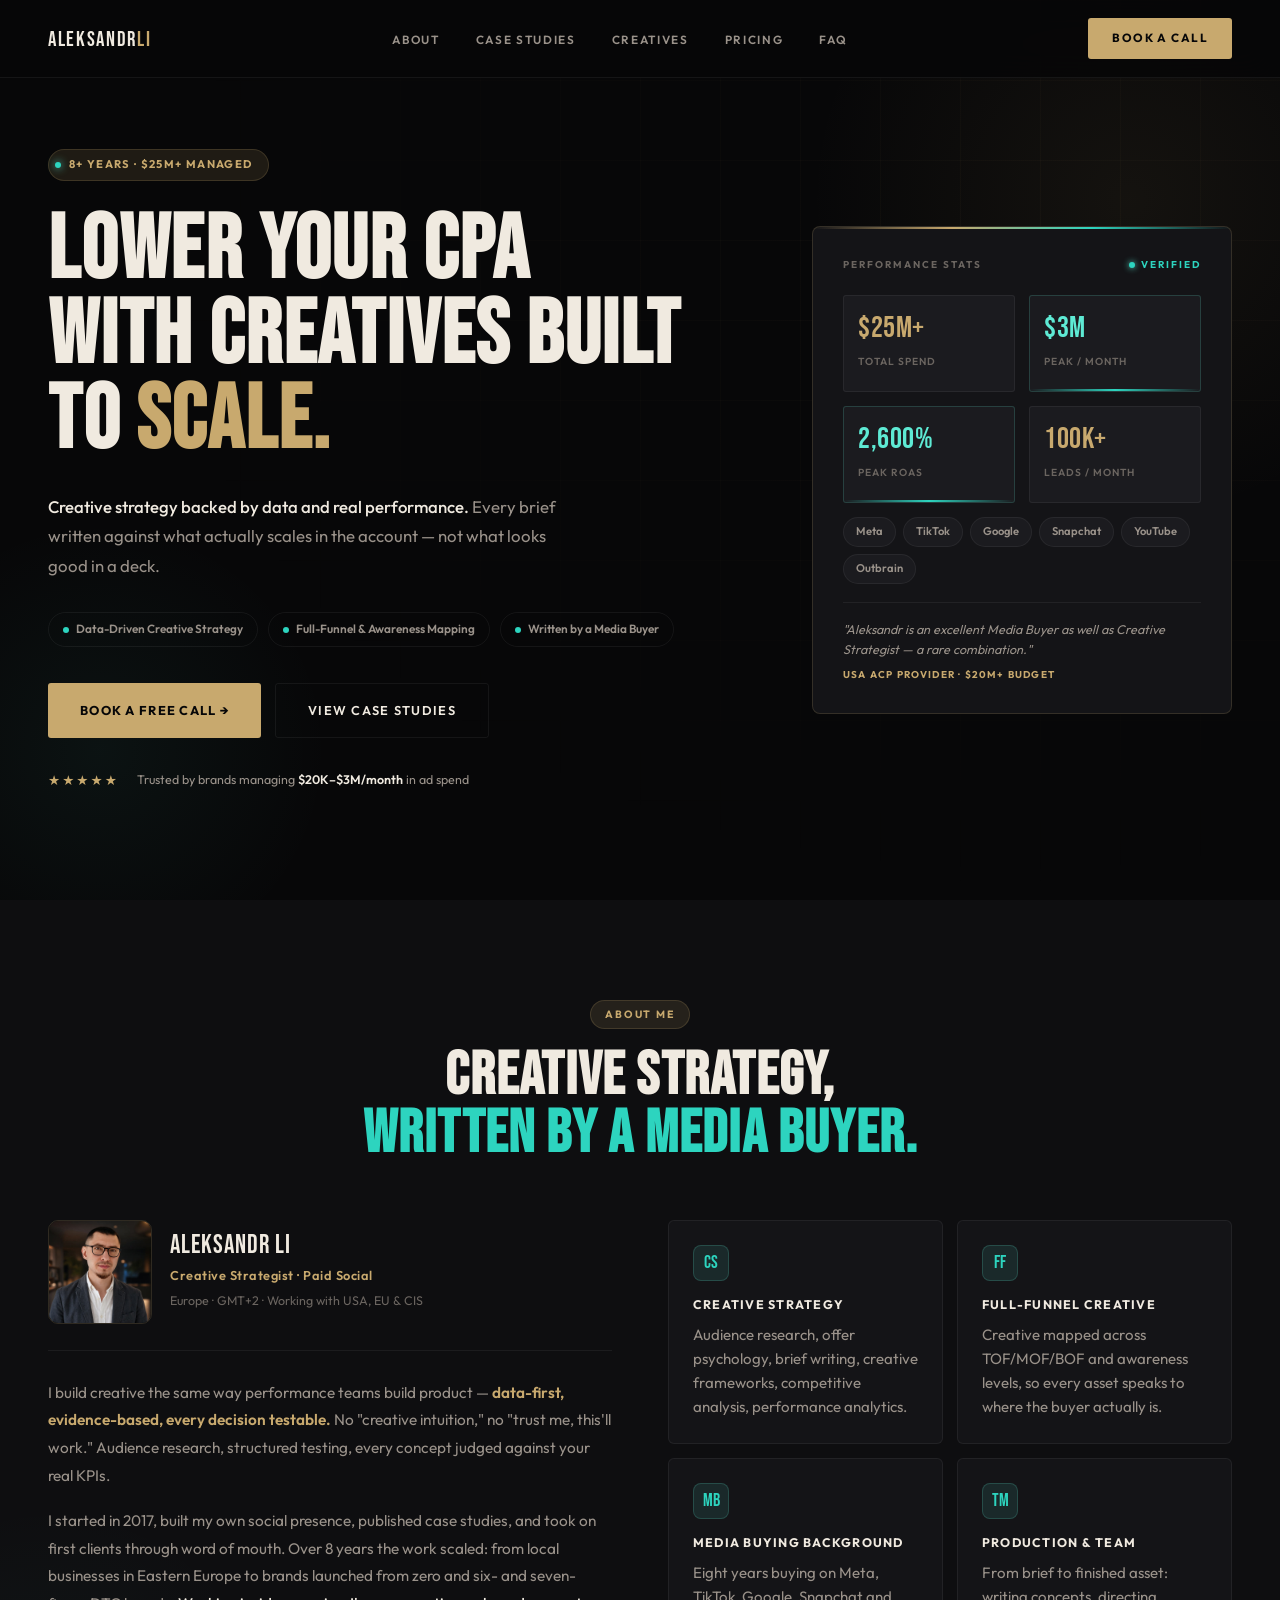
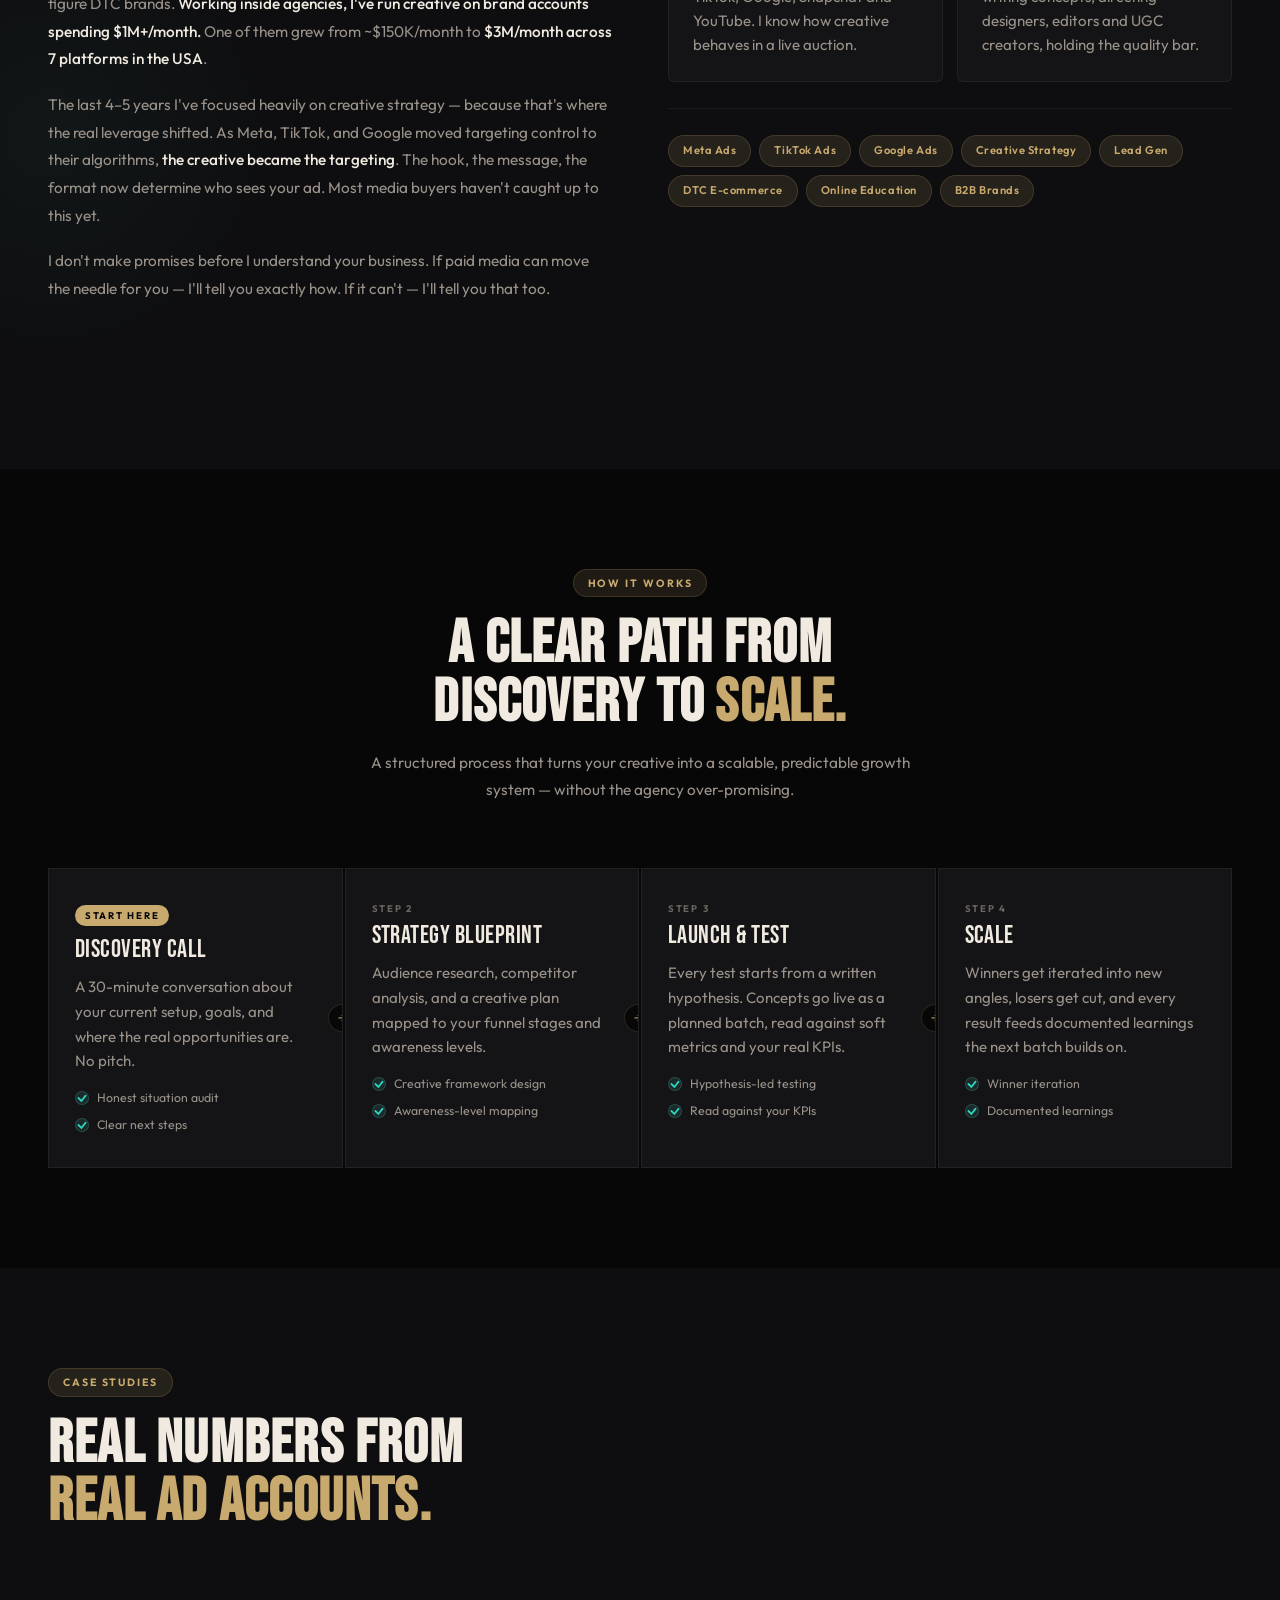
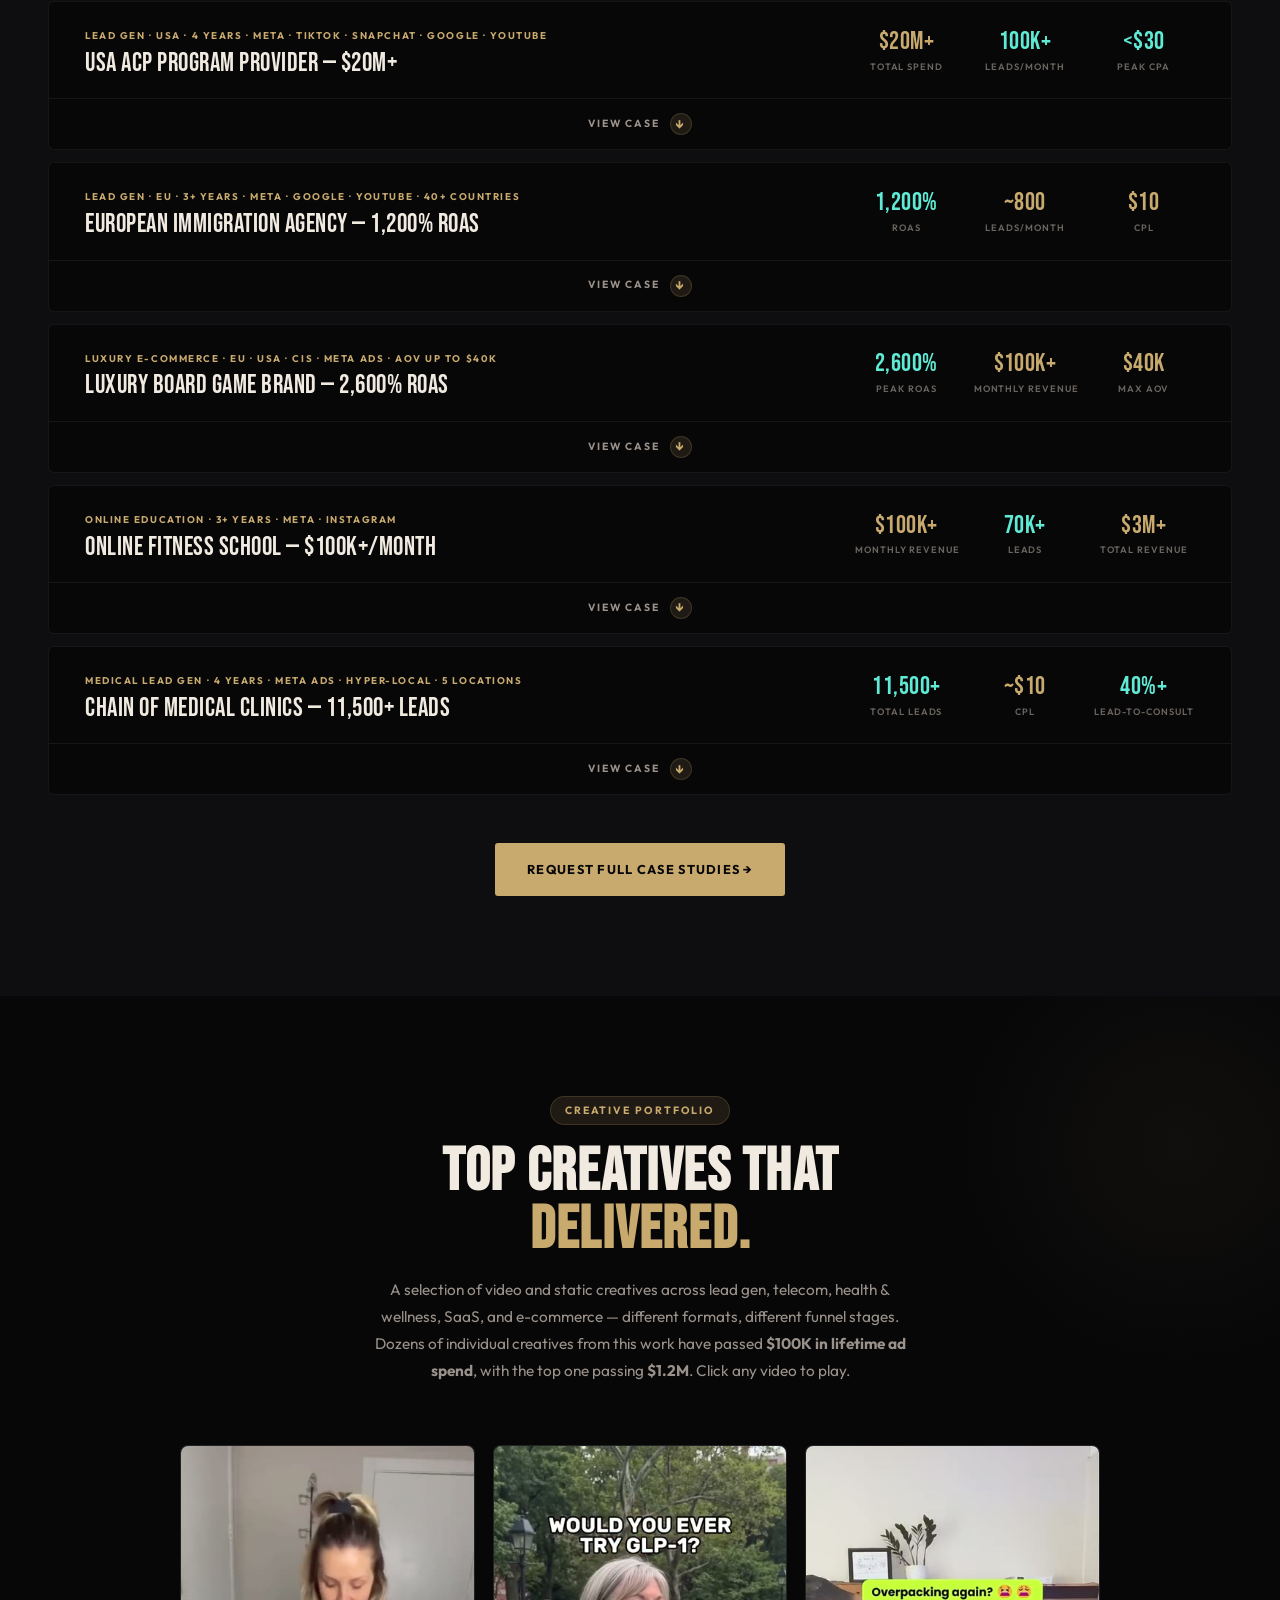
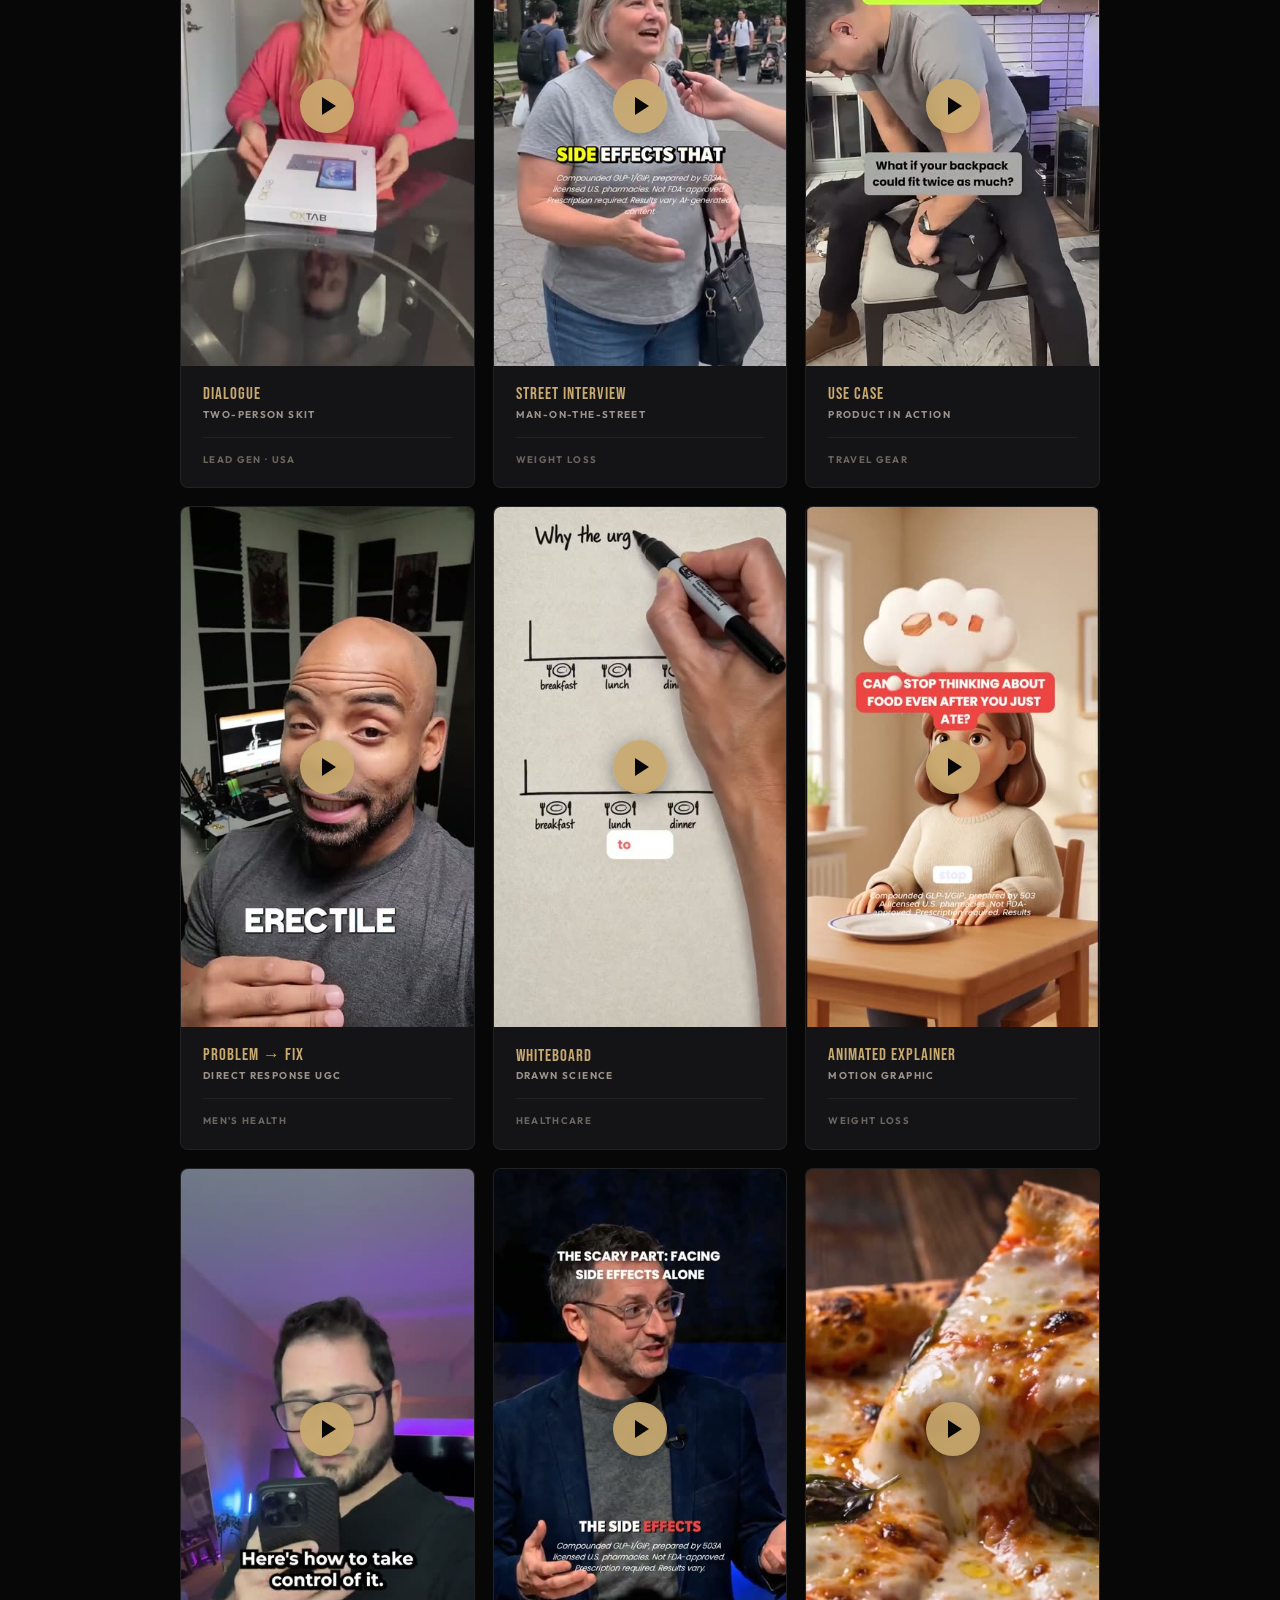
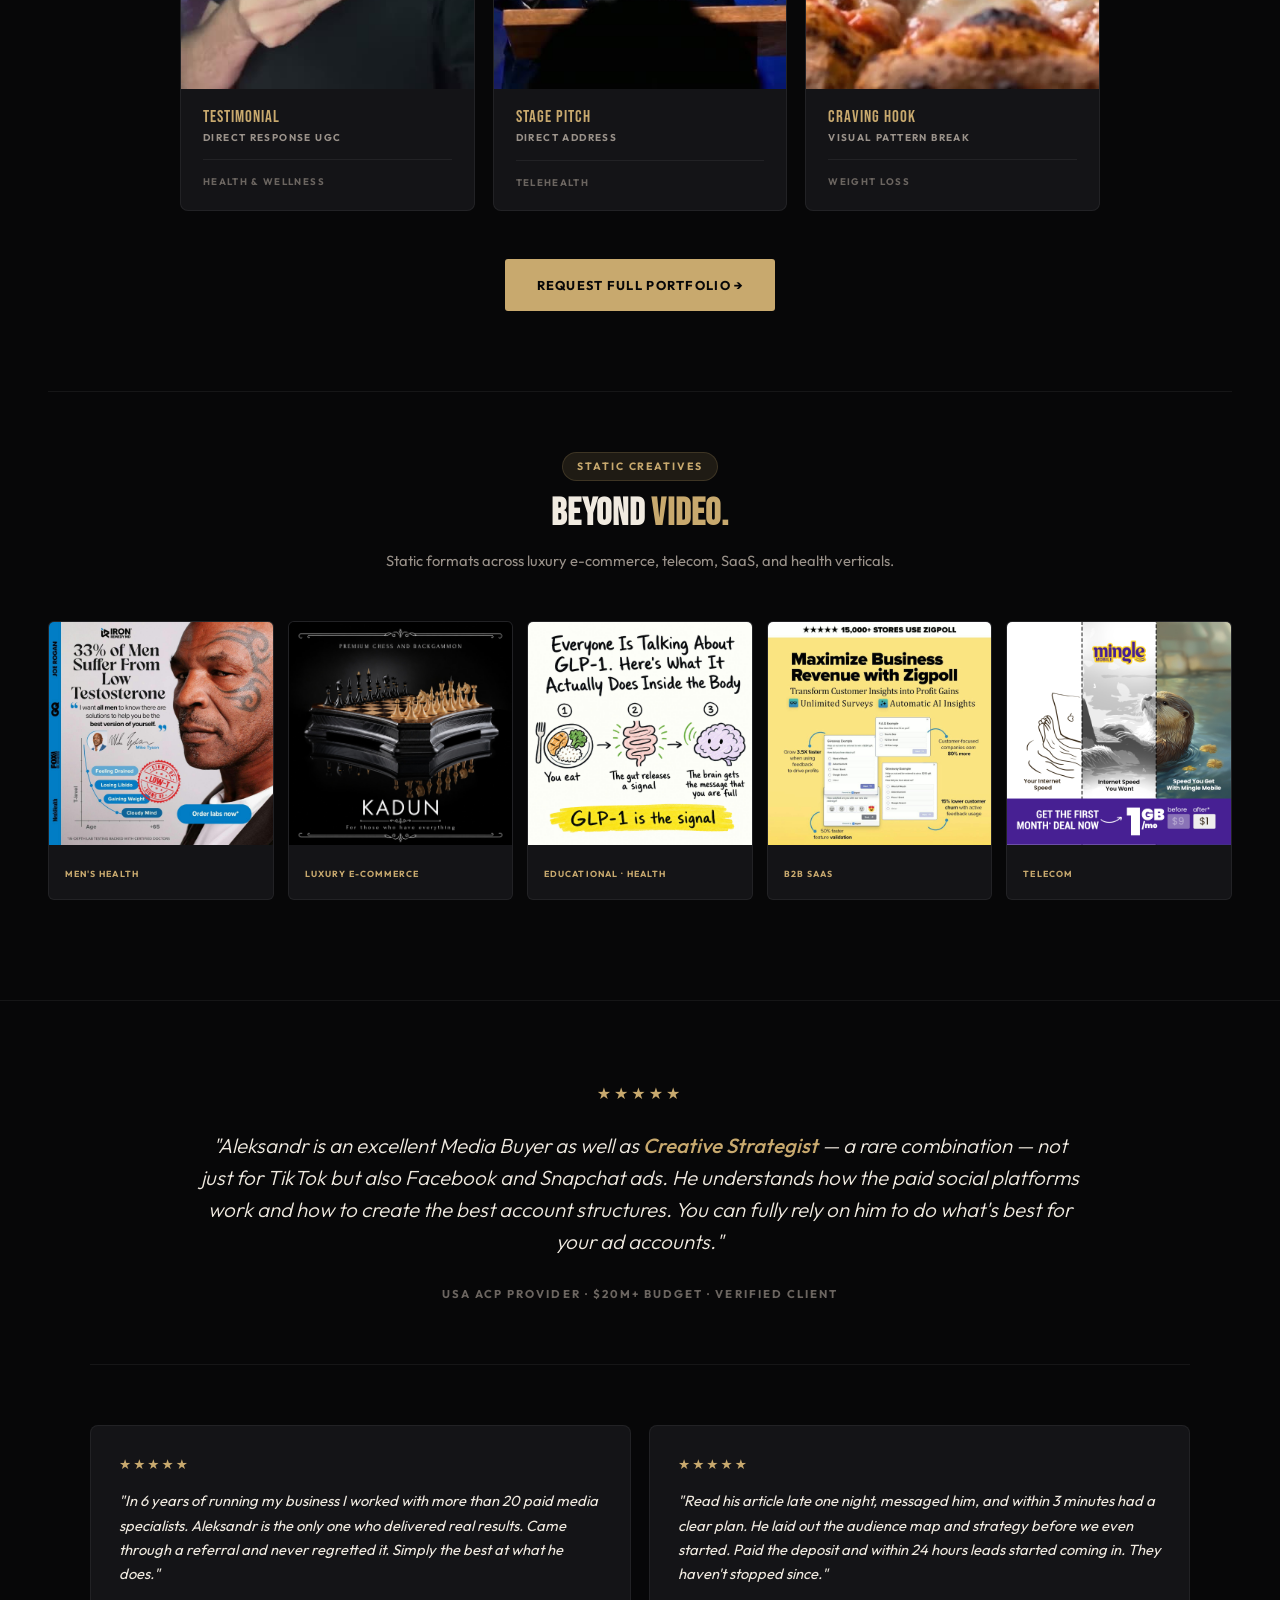
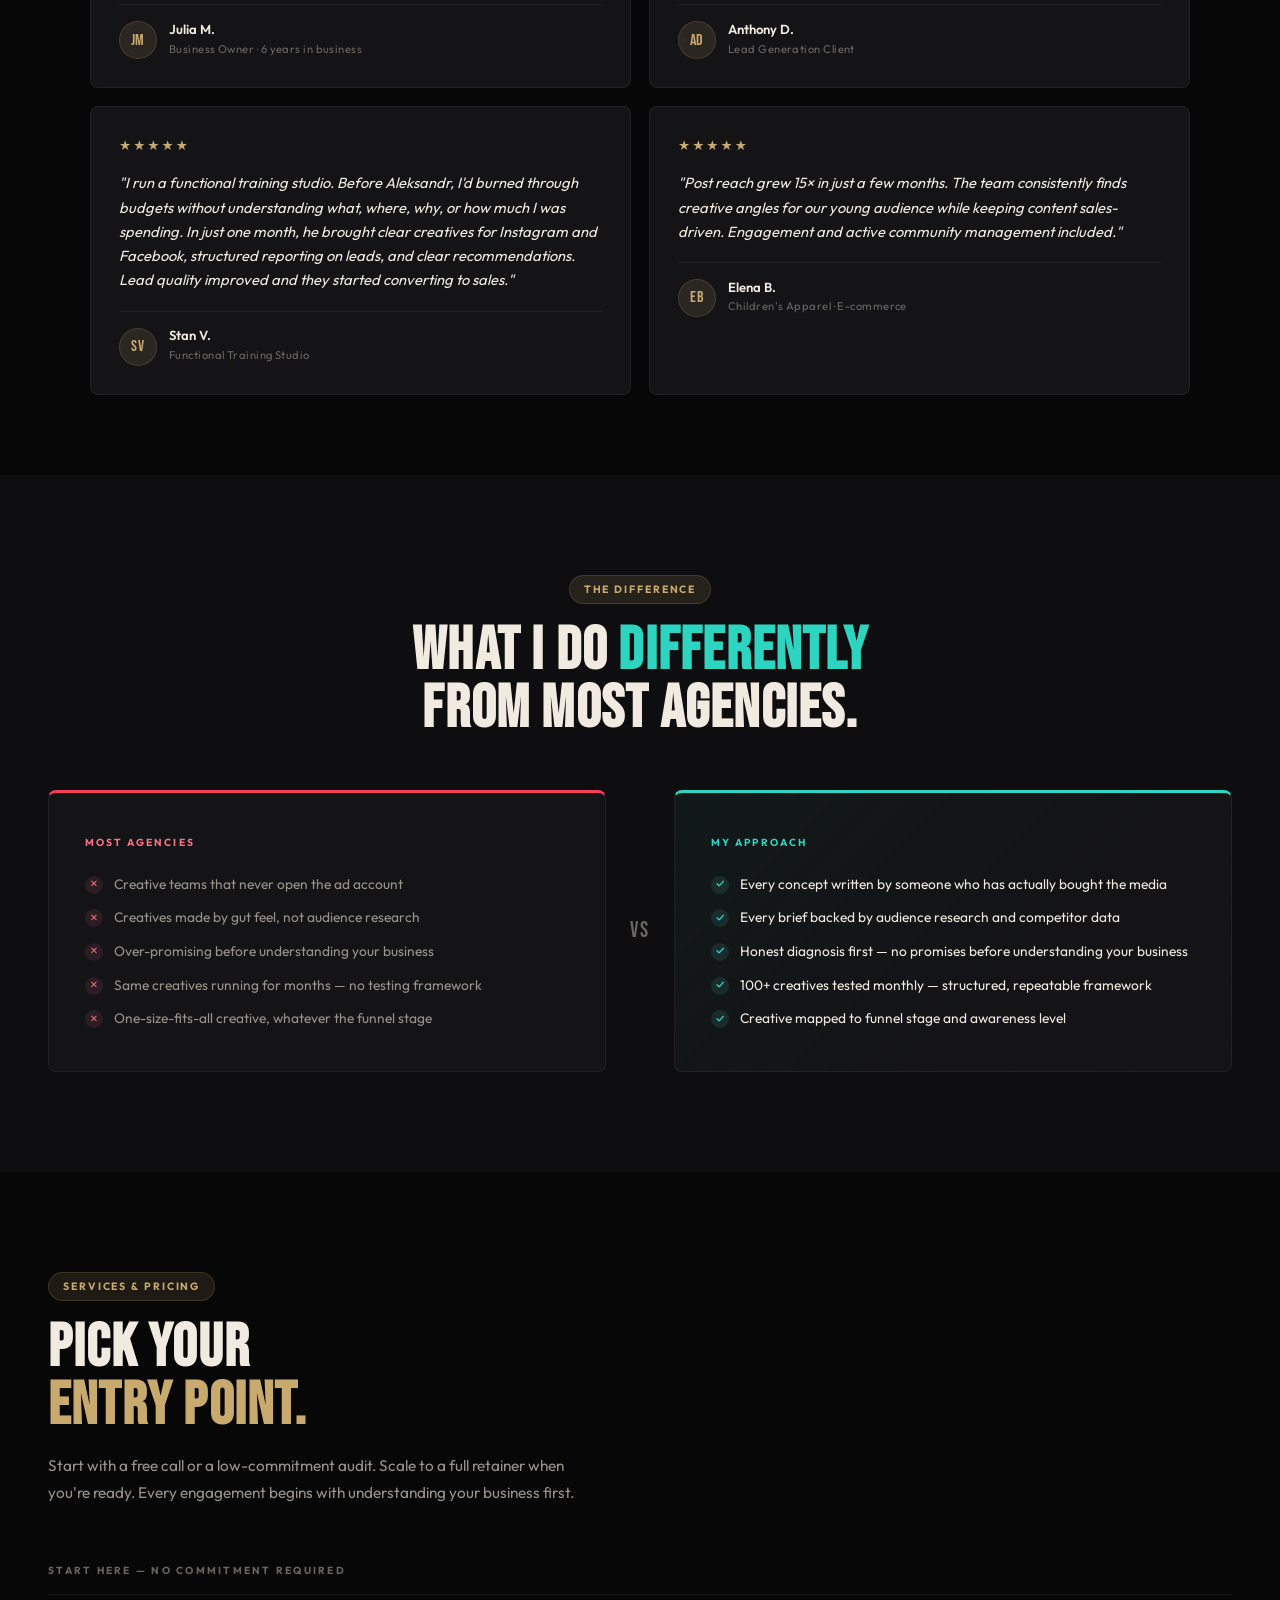
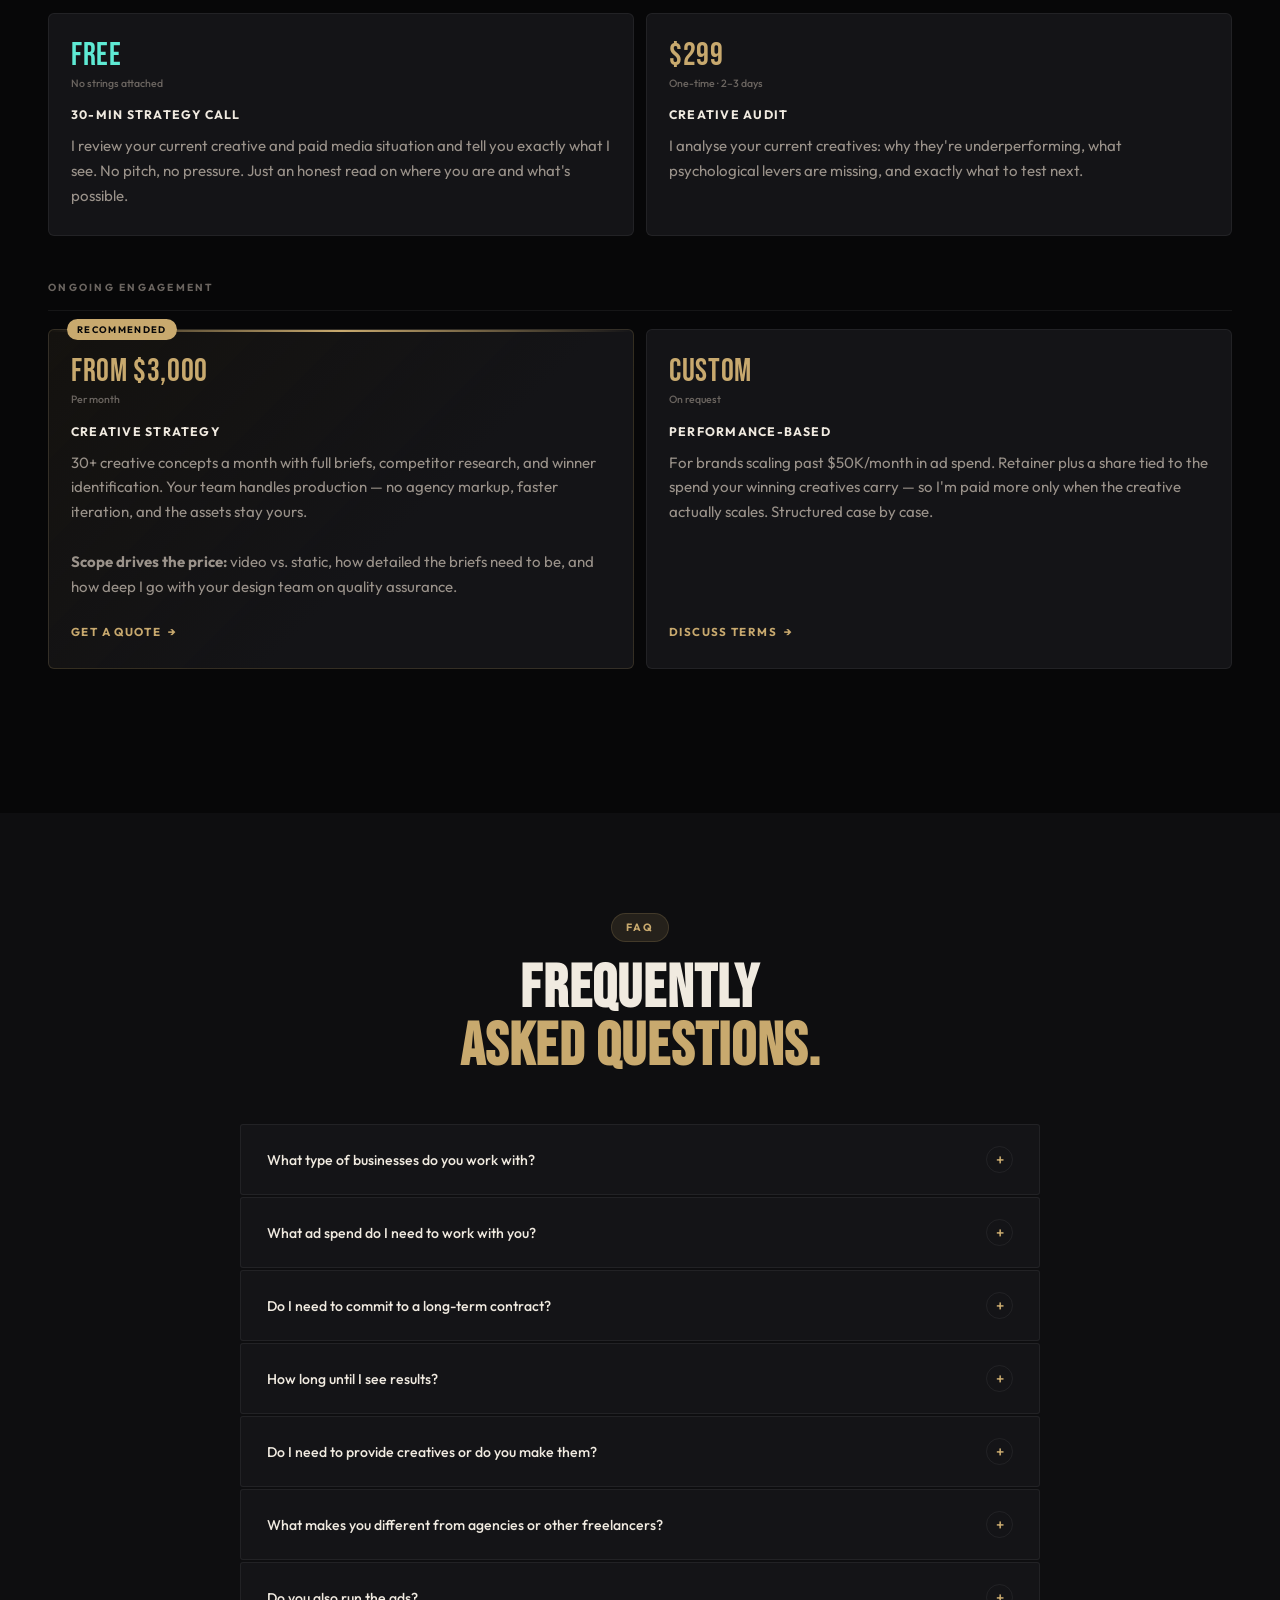
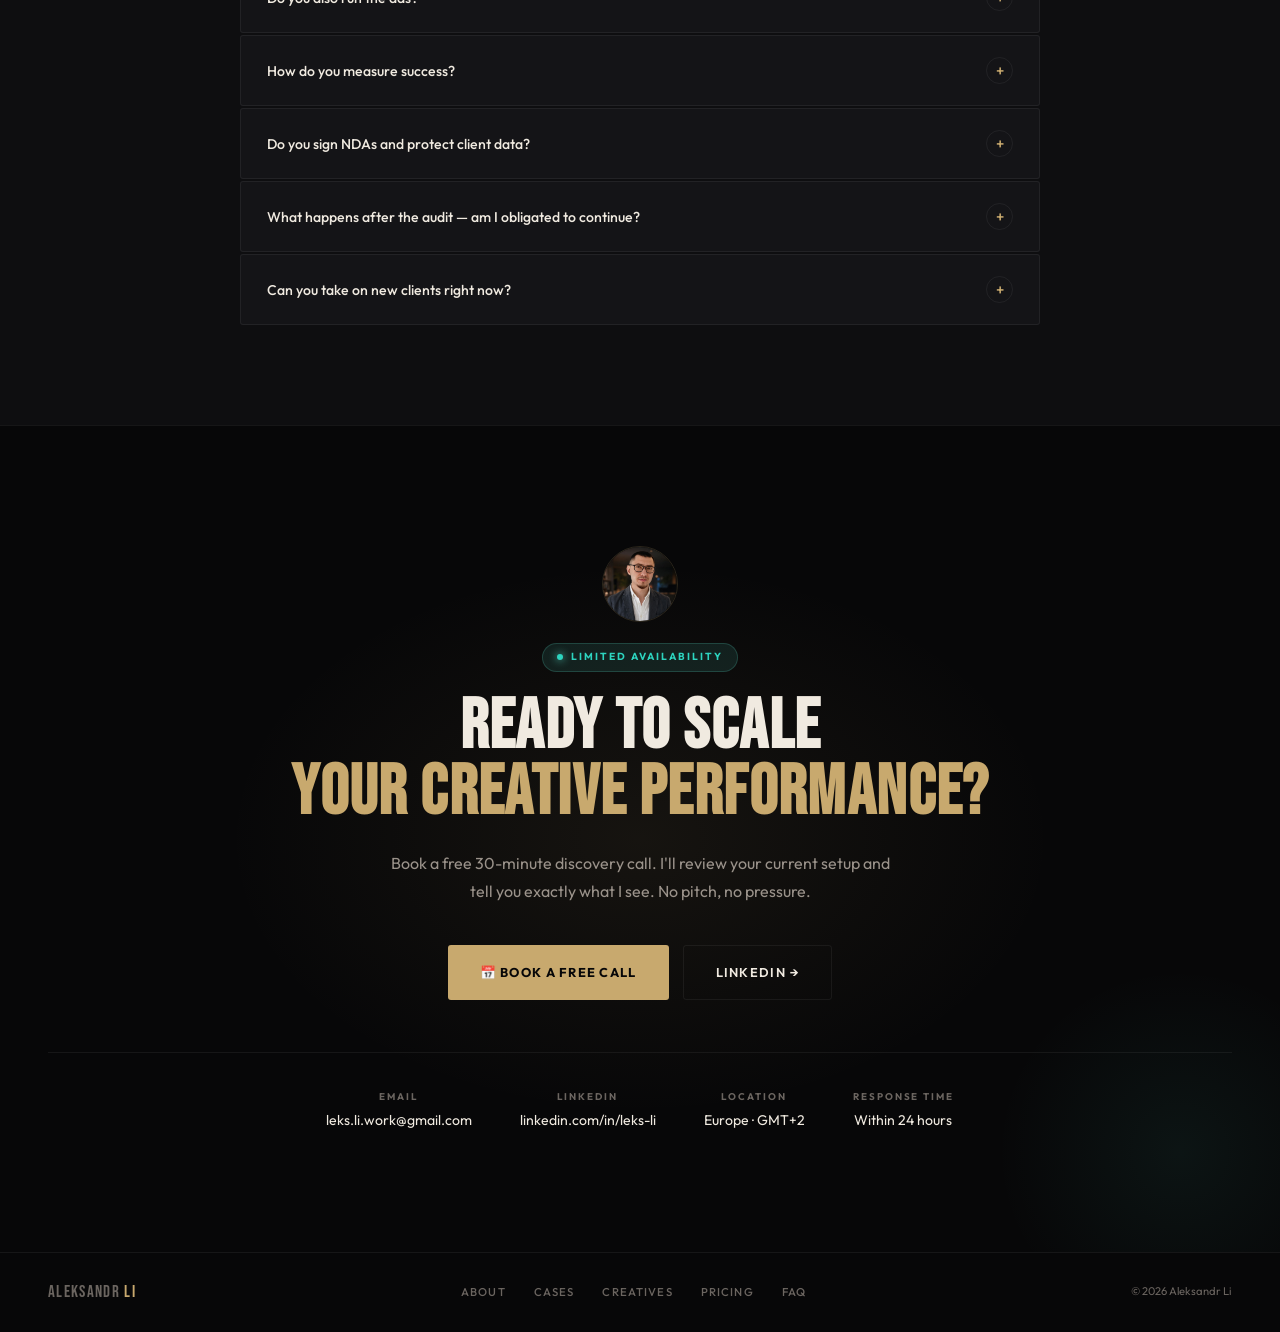
==== index.html @ 48695afe "Rebuild the home creatives reel from the approved nine Four clips stay (dialogue, testimonial, probl" ====
<!DOCTYPE html>
<!-- Aleksandr Li — Landing Page v1.11 (scroll jitter fix + logo nudge) -->
<html lang="en">
<head>
<meta charset="UTF-8"/>
<meta name="viewport" content="width=device-width, initial-scale=1.0"/>
<title>Aleksandr Li — Creative Strategy for Paid Media</title>
<link rel="icon" type="image/svg+xml" href="favicon.svg"/>
<link rel="icon" type="image/png" sizes="32x32" href="favicon-32x32.png"/>
<link rel="icon" type="image/png" sizes="16x16" href="favicon-16x16.png"/>
<link rel="apple-touch-icon" sizes="180x180" href="apple-touch-icon.png"/>
<meta name="theme-color" content="#0E0E10"/>
<link rel="preconnect" href="https://fonts.googleapis.com"/>
<link href="https://fonts.googleapis.com/css2?family=Bebas+Neue&family=Outfit:wght@300;400;500;600;700&display=swap" rel="stylesheet"/>
<link rel="stylesheet" href="style.css"/>
</head>
<body>

<nav>
  <button class="burger" aria-label="Open menu" aria-expanded="false" aria-controls="mmenu">
    <span></span><span></span><span></span>
  </button>
  <div class="logo">ALEKSANDR <span>LI</span></div>
  <ul class="nav-l">
    <li><a href="#about">About</a></li>
    <li><a href="#cases">Case Studies</a></li>
    <li><a href="#creatives">Creatives</a></li>
    <li><a href="#services">Pricing</a></li>
    <li><a href="#faq">FAQ</a></li>
  </ul>
  <a href="https://calendar.app.google/tjZBaGKGAgntRVgn7" target="_blank" rel="noopener" class="nbtn">Book a Call</a>
</nav>

<!-- Mobile fullscreen menu -->
<div class="mmenu" id="mmenu" aria-hidden="true">
  <div class="mmenu-inner">
    <a href="#about" class="mmenu-link">About</a>
    <a href="#cases" class="mmenu-link">Case Studies</a>
    <a href="#creatives" class="mmenu-link">Creatives</a>
    <a href="#services" class="mmenu-link">Pricing</a>
    <a href="#faq" class="mmenu-link">FAQ</a>
    <a href="https://calendar.app.google/tjZBaGKGAgntRVgn7" target="_blank" rel="noopener" class="mmenu-cta">Book a Call →</a>
  </div>
</div>

<!-- ───── HERO ───── -->
<section id="hero">
  <div class="hgrid"></div>
  <div class="hi">
    <div class="r">
      <div class="hbadge"><span class="dot"></span>8+ Years · $25M+ Managed</div>
      <h1 class="ht">Lower your CPA<br>with creatives built to <span class="g">scale.</span></h1>
      <p class="hsub"><strong>Creative strategy backed by data and real performance.</strong> Every brief written against what actually scales in the account — not what looks good in a deck.</p>
      <div class="hpills">
        <div class="pill"><span class="pdot"></span>Data-Driven Creative Strategy</div>
        <div class="pill"><span class="pdot"></span>Full-Funnel &amp; Awareness Mapping</div>
        <div class="pill"><span class="pdot"></span>Written by a Media Buyer</div>
      </div>
      <div class="hbtns">
        <a href="https://calendar.app.google/tjZBaGKGAgntRVgn7" target="_blank" rel="noopener" class="bg">Book a Free Call →</a>
        <a href="#cases" class="bgh">View Case Studies</a>
      </div>
      <div class="htrust">
        <span class="htrust-stars">★★★★★</span>
        <span class="htrust-text">Trusted by brands managing <strong>$20K–$3M/month</strong> in ad spend</span>
      </div>
    </div>
    <div class="r d1">
      <div class="hcard">
        <div class="hclbl"><span>Performance Stats</span><span class="live">Verified</span></div>
        <div class="hsgrid">
          <div class="hstat"><span class="hsv">$25M+</span><span class="hsl">Total Spend</span></div>
          <div class="hstat hl"><span class="hsv">$3M</span><span class="hsl">Peak / Month</span></div>
          <div class="hstat hl"><span class="hsv">2,600%</span><span class="hsl">Peak ROAS</span></div>
          <div class="hstat"><span class="hsv">100K+</span><span class="hsl">Leads / Month</span></div>
        </div>
        <div class="hplats">
          <span class="pp">Meta</span><span class="pp">TikTok</span><span class="pp">Google</span>
          <span class="pp">Snapchat</span><span class="pp">YouTube</span><span class="pp">Outbrain</span>
        </div>
        <div class="hquote">"Aleksandr is an excellent Media Buyer as well as Creative Strategist — a rare combination."<strong>USA ACP Provider · $20M+ Budget</strong></div>
      </div>
    </div>
  </div>
</section>

<!-- ───── ABOUT ───── -->
<section id="about">
  <div class="mx">
    <div class="about-header r">
      <div class="stag">About Me</div>
      <h2 class="st">Creative strategy,<br><span class="t">written by a media buyer.</span></h2>
    </div>
    <div class="about-grid">
      <div class="about-text-block r">
        <div class="about-me">
          <img class="about-photo" src="images/aleksandr.jpg" alt="Aleksandr Li" width="104" height="104" loading="lazy">
          <div>
            <div class="about-id-name">Aleksandr Li</div>
            <div class="about-id-role">Creative Strategist · Paid Social</div>
            <div class="about-id-loc">Europe · GMT+2 · Working with USA, EU &amp; CIS</div>
          </div>
        </div>
        <p>I build creative the same way performance teams build product — <span class="key">data-first, evidence-based, every decision testable.</span> No "creative intuition," no "trust me, this'll work." Audience research, structured testing, every concept judged against your real KPIs.</p>
        <p>I started in 2017, built my own social presence, published case studies, and took on first clients through word of mouth. Over 8 years the work scaled: from local businesses in Eastern Europe to brands launched from zero and six- and seven-figure DTC brands. <strong>Working inside agencies, I&#39;ve run creative on brand accounts spending $1M+/month.</strong> One of them grew from ~$150K/month to <strong>$3M/month across 7 platforms in the USA</strong>.</p>
        <p>The last 4–5 years I've focused heavily on creative strategy — because that's where the real leverage shifted. As Meta, TikTok, and Google moved targeting control to their algorithms, <strong>the creative became the targeting</strong>. The hook, the message, the format now determine who sees your ad. Most media buyers haven't caught up to this yet.</p>
        <p>I don't make promises before I understand your business. If paid media can move the needle for you — I'll tell you exactly how. If it can't — I'll tell you that too.</p>
      </div>
      <div class="about-right r d1">
        <div class="about-cards">
        <div class="acard">
          <div class="acard-icon">CS</div>
          <h4>Creative Strategy</h4>
          <p>Audience research, offer psychology, brief writing, creative frameworks, competitive analysis, performance analytics.</p>
        </div>
        <div class="acard">
          <div class="acard-icon">FF</div>
          <h4>Full-Funnel Creative</h4>
          <p>Creative mapped across TOF/MOF/BOF and awareness levels, so every asset speaks to where the buyer actually is.</p>
        </div>
        <div class="acard">
          <div class="acard-icon">MB</div>
          <h4>Media Buying Background</h4>
          <p>Eight years buying on Meta, TikTok, Google, Snapchat and YouTube. I know how creative behaves in a live auction.</p>
        </div>
        <div class="acard">
          <div class="acard-icon">TM</div>
          <h4>Production &amp; Team</h4>
          <p>From brief to finished asset: writing concepts, directing designers, editors and UGC creators, holding the quality bar.</p>
        </div>
        </div>
        <div class="about-tags">
          <span class="atag">Meta Ads</span>
          <span class="atag">TikTok Ads</span>
          <span class="atag">Google Ads</span>
          <span class="atag">Creative Strategy</span>
          <span class="atag">Lead Gen</span>
          <span class="atag">DTC E-commerce</span>
          <span class="atag">Online Education</span>
          <span class="atag">B2B Brands</span>
        </div>
      </div>
    </div>
  </div>
</section>

<!-- ───── PROCESS ───── -->
<section id="process">
  <div class="mx">
    <div class="ph r">
      <div class="stag">How It Works</div>
      <h2 class="st">A clear path from<br>discovery to <span class="g">scale.</span></h2>
      <p class="ssub">A structured process that turns your creative into a scalable, predictable growth system — without the agency over-promising.</p>
    </div>
    <div class="ps">
      <div class="step r">
        <div class="snum s0">Start Here</div>
        <div class="stitle">Discovery Call</div>
        <div class="sdesc">A 30-minute conversation about your current setup, goals, and where the real opportunities are. No pitch.</div>
        <div class="schecks">
          <div class="sc">Honest situation audit</div>
          <div class="sc">Clear next steps</div>
        </div>
        <div class="sarr">→</div>
      </div>
      <div class="step r d1">
        <div class="snum">Step 2</div>
        <div class="stitle">Strategy Blueprint</div>
        <div class="sdesc">Audience research, competitor analysis, and a creative plan mapped to your funnel stages and awareness levels.</div>
        <div class="schecks">
          <div class="sc">Creative framework design</div>
          <div class="sc">Awareness-level mapping</div>
        </div>
        <div class="sarr">→</div>
      </div>
      <div class="step r d2">
        <div class="snum">Step 3</div>
        <div class="stitle">Launch &amp; Test</div>
        <div class="sdesc">Every test starts from a written hypothesis. Concepts go live as a planned batch, read against soft metrics and your real KPIs.</div>
        <div class="schecks">
          <div class="sc">Hypothesis-led testing</div>
          <div class="sc">Read against your KPIs</div>
        </div>
        <div class="sarr">→</div>
      </div>
      <div class="step r d3">
        <div class="snum">Step 4</div>
        <div class="stitle">Scale</div>
        <div class="sdesc">Winners get iterated into new angles, losers get cut, and every result feeds documented learnings the next batch builds on.</div>
        <div class="schecks">
          <div class="sc">Winner iteration</div>
          <div class="sc">Documented learnings</div>
        </div>
      </div>
    </div>
  </div>
</section>

<!-- ───── CASE STUDIES ───── -->
<section id="cases">
  <div class="mx">
    <div class="ch r">
      <div>
        <div class="stag">Case Studies</div>
        <h2 class="st">Real numbers from<br><span class="g">real ad accounts.</span></h2>
      </div>
    </div>
    <div class="cl">

      <div class="cc r"><div class="cch" onclick="tc(this)">
        <div><div class="ctag">Lead Gen · USA · 4 Years · Meta · TikTok · Snapchat · Google · YouTube</div><div class="cname">USA ACP Program Provider — $20M+</div></div>
        <div class="ckpis">
          <div><span class="ckv">$20M+</span><span class="ckl">Total Spend</span></div>
          <div><span class="ckv t">100K+</span><span class="ckl">Leads/Month</span></div>
          <div><span class="ckv t">&lt;$30</span><span class="ckl">Peak CPA</span></div>
        </div>
        </div><div class="cb"><div class="cbi">
        <div>
          <p>Client was spending ~$150K/month with <strong>zero creative system</strong>. All decisions made on gut feel — no testing framework, no repeatable path to scale.</p>
          <p>Built the entire creative strategy process from scratch: audience research, brief writing, UGC sourcing, creative analytics with Motion, <strong>dynamic budget allocation across 7 platforms</strong> vs. live CPA. Top 8 creatives generated $3.5M+ combined lifetime spend.</p>
          <a href="https://tally.so/r/ODj89M" target="_blank" rel="noopener" class="clink">Request Full Case Study →</a>
        </div>
        <table class="ctbl">
          <tr><td>Total spend</td><td>$20M+</td></tr>
          <tr><td>Peak monthly spend</td><td>$3M / month</td></tr>
          <tr><td>Peak registrations</td><td>100K+ / month</td></tr>
          <tr><td>CPA at peak</td><td>&lt;$30</td></tr>
          <tr><td>Top creative (lifetime)</td><td>$896K</td></tr>
          <tr><td>Platforms</td><td>7 platforms</td></tr>
          <tr><td>Duration</td><td>4 years (ongoing)</td></tr>
        </table>
      </div></div><div class="cexpand" onclick="tc(this)"><span>View case</span><span class="cexpand-arrow">↓</span></div></div>

      <div class="cc r d1"><div class="cch" onclick="tc(this)">
        <div><div class="ctag">Lead Gen · EU · 3+ Years · Meta · Google · YouTube · 40+ Countries</div><div class="cname">European Immigration Agency — 1,200% ROAS</div></div>
        <div class="ckpis">
          <div><span class="ckv t">1,200%</span><span class="ckl">ROAS</span></div>
          <div><span class="ckv">~800</span><span class="ckl">Leads/Month</span></div>
          <div><span class="ckv">$10</span><span class="ckl">CPL</span></div>
        </div>
        </div><div class="cb"><div class="cbi">
        <div>
          <p>Immigration is a <strong>3-month+ decision cycle</strong> — standard short-funnel approaches don't work. Built a dedicated MOF layer with testimonials, success stories, and educational content to keep prospects warm over months without burning budget on cold reach.</p>
          <p>Multilingual geo-targeting across 40+ countries with separate messaging per immigration motivation: jobs, education, legal security, retirement.</p>
          <a href="https://tally.so/r/ODj89M" target="_blank" rel="noopener" class="clink">Request Full Case Study →</a>
        </div>
        <table class="ctbl">
          <tr><td>ROAS</td><td>1,200%</td></tr>
          <tr><td>MER</td><td>500%</td></tr>
          <tr><td>Leads / month avg</td><td>~800</td></tr>
          <tr><td>Cost per lead</td><td>$10 first-contact</td></tr>
          <tr><td>Countries reached</td><td>40+</td></tr>
          <tr><td>Revenue growth</td><td>3×</td></tr>
        </table>
      </div></div><div class="cexpand" onclick="tc(this)"><span>View case</span><span class="cexpand-arrow">↓</span></div></div>

      <div class="cc r d2"><div class="cch" onclick="tc(this)">
        <div><div class="ctag">Luxury E-commerce · EU · USA · CIS · Meta Ads · AOV up to $40K</div><div class="cname">Luxury Board Game Brand — 2,600% ROAS</div></div>
        <div class="ckpis">
          <div><span class="ckv t">2,600%</span><span class="ckl">Peak ROAS</span></div>
          <div><span class="ckv">$100K+</span><span class="ckl">Monthly Revenue</span></div>
          <div><span class="ckv">$40K</span><span class="ckl">Max AOV</span></div>
        </div>
        </div><div class="cb"><div class="cbi">
        <div>
          <p>Selling a <strong>$40,000 chess set</strong> requires a completely different buyer psychology. Repositioned messaging from product features → <strong>status &amp; identity</strong>. Built a retargeting system designed for months-long luxury nurturing across EU, USA, and CIS simultaneously.</p>
          <a href="https://tally.so/r/ODj89M" target="_blank" rel="noopener" class="clink">Request Full Case Study →</a>
        </div>
        <table class="ctbl">
          <tr><td>Peak ROAS</td><td>2,600%</td></tr>
          <tr><td>Monthly revenue</td><td>$100K+</td></tr>
          <tr><td>Max AOV per unit</td><td>$40,000</td></tr>
          <tr><td>Markets</td><td>Europe · USA · CIS</td></tr>
          <tr><td>Duration</td><td>2+ years</td></tr>
        </table>
      </div></div><div class="cexpand" onclick="tc(this)"><span>View case</span><span class="cexpand-arrow">↓</span></div></div>

      <div class="cc r d3"><div class="cch" onclick="tc(this)">
        <div><div class="ctag">Online Education · 3+ Years · Meta · Instagram</div><div class="cname">Online Fitness School — $100K+/Month</div></div>
        <div class="ckpis">
          <div><span class="ckv">$100K+</span><span class="ckl">Monthly Revenue</span></div>
          <div><span class="ckv t">70K+</span><span class="ckl">Leads</span></div>
          <div><span class="ckv">$3M+</span><span class="ckl">Total Revenue</span></div>
        </div>
        </div><div class="cb"><div class="cbi">
        <div>
          <p>From <strong>$0 in paid revenue</strong> to $100K+/month. Built full paid infrastructure from zero — pixel setup, full-funnel architecture, lookalike audiences, UGC + founder video creative mix across 90+ product launches. Grew Instagram from 400K to <strong>750K+ followers</strong> via paid simultaneously.</p>
          <a href="https://tally.so/r/ODj89M" target="_blank" rel="noopener" class="clink">Request Full Case Study →</a>
        </div>
        <table class="ctbl">
          <tr><td>Monthly revenue (peak)</td><td>$100K+</td></tr>
          <tr><td>Total revenue</td><td>$3M+</td></tr>
          <tr><td>Leads generated</td><td>70K+</td></tr>
          <tr><td>Ad impressions</td><td>400M+</td></tr>
          <tr><td>Instagram growth</td><td>400K → 750K+</td></tr>
        </table>
      </div></div><div class="cexpand" onclick="tc(this)"><span>View case</span><span class="cexpand-arrow">↓</span></div></div>

      <div class="cc r"><div class="cch" onclick="tc(this)">
        <div><div class="ctag">Medical Lead Gen · 4 Years · Meta Ads · Hyper-local · 5 Locations</div><div class="cname">Chain of Medical Clinics — 11,500+ Leads</div></div>
        <div class="ckpis">
          <div><span class="ckv t">11,500+</span><span class="ckl">Total Leads</span></div>
          <div><span class="ckv">~$10</span><span class="ckl">CPL</span></div>
          <div><span class="ckv t">40%+</span><span class="ckl">Lead-to-Consult</span></div>
        </div>
        </div><div class="cb"><div class="cbi">
        <div>
          <p>I trained in medicine before paid media, so working with clinics is familiar territory — I understand the pain points patients walk in with, the language doctors use, and the trust signals that matter in healthcare marketing. <strong>That context shaped every creative decision in this campaign.</strong></p>
          <p>5 pain relief and rehabilitation centers needed steady consultation bookings within a strict <strong>1.5-mile radius</strong> per center. Tiny audience pools, constant fatigue risk, no room to scale aggressively.</p>
          <p>Solved through continuous creative rotation and age-based splits: direct founder-led ads for 50+, interactive quizzes for 25–45. <strong>Pain-first messaging</strong> outperformed clinic-feature ads every time.</p>
          <a href="https://tally.so/r/ODj89M" target="_blank" rel="noopener" class="clink">Request Full Case Study →</a>
        </div>
        <table class="ctbl">
          <tr><td>Total leads</td><td>11,500+</td></tr>
          <tr><td>Cost per lead</td><td>~$10</td></tr>
          <tr><td>Lead-to-consultation</td><td>40%+</td></tr>
          <tr><td>Avg leads / month</td><td>250+</td></tr>
          <tr><td>Social growth</td><td>2K → 13K+ followers</td></tr>
          <tr><td>Duration</td><td>4 years</td></tr>
        </table>
      </div></div><div class="cexpand" onclick="tc(this)"><span>View case</span><span class="cexpand-arrow">↓</span></div></div>

    </div>
    <div class="ccta r">
      <a href="https://tally.so/r/ODj89M" target="_blank" rel="noopener" class="bg">Request Full Case Studies →</a>
    </div>
  </div>
</section>

<!-- ───── CREATIVES ───── -->
<section id="creatives">
  <div class="mx">
    <div class="creatives-header r">
      <div class="stag">Creative Portfolio</div>
      <h2 class="st">Top creatives that<br><span class="g">delivered.</span></h2>
      <p class="ssub" style="margin-left:auto;margin-right:auto;text-align:center">A selection of video and static creatives across lead gen, telecom, health & wellness, SaaS, and e-commerce — different formats, different funnel stages. Dozens of individual creatives from this work have passed <strong>$100K in lifetime ad spend</strong>, with the top one passing <strong>$1.2M</strong>. Click any video to play.</p>
    </div>

    <!-- Video grid 3x3 -->
    <div class="cv-grid">
      <div class="cv-card text-metric r">
        <div class="cv-media">
          <video src="videos/v03_acp_349k.mp4" poster="images/posters/v03_acp_349k.jpg" muted playsinline preload="none"></video>
          <div class="cv-play"></div>
        </div>
        <div class="cv-info">
          <span class="cv-metric">Dialogue</span>
          <span class="cv-metric-lbl">Two-Person Skit</span>
          <span class="cv-tag">Lead Gen &middot; USA</span>
        </div>
      </div>

      <div class="cv-card text-metric r d1">
        <div class="cv-media">
          <video src="videos/v10_street_interview_glp1.mp4" poster="images/posters/v10_street_interview_glp1.jpg" muted playsinline preload="none"></video>
          <div class="cv-play"></div>
        </div>
        <div class="cv-info">
          <span class="cv-metric">Street Interview</span>
          <span class="cv-metric-lbl">Man-on-the-Street</span>
          <span class="cv-tag">Weight Loss</span>
        </div>
      </div>

      <div class="cv-card text-metric r d2">
        <div class="cv-media">
          <video src="videos/v09_titantrek.mp4" poster="images/posters/v09_titantrek.jpg" muted playsinline preload="none"></video>
          <div class="cv-play"></div>
        </div>
        <div class="cv-info">
          <span class="cv-metric">Use Case</span>
          <span class="cv-metric-lbl">Product in Action</span>
          <span class="cv-tag">Travel Gear</span>
        </div>
      </div>

      <div class="cv-card text-metric r">
        <div class="cv-media">
          <video src="videos/v07_iron.mp4" poster="images/posters/v07_iron.jpg" muted playsinline preload="none"></video>
          <div class="cv-play"></div>
        </div>
        <div class="cv-info">
          <span class="cv-metric">Problem &rarr; Fix</span>
          <span class="cv-metric-lbl">Direct Response UGC</span>
          <span class="cv-tag">Men's Health</span>
        </div>
      </div>

      <div class="cv-card text-metric r d1">
        <div class="cv-media">
          <video src="videos/v11_whiteboard.mp4" poster="images/posters/v11_whiteboard.jpg" muted playsinline preload="none"></video>
          <div class="cv-play"></div>
        </div>
        <div class="cv-info">
          <span class="cv-metric">Whiteboard</span>
          <span class="cv-metric-lbl">Drawn Science</span>
          <span class="cv-tag">Healthcare</span>
        </div>
      </div>

      <div class="cv-card text-metric r d2">
        <div class="cv-media">
          <video src="videos/v12_animated_explainer.mp4" poster="images/posters/v12_animated_explainer.jpg" muted playsinline preload="none"></video>
          <div class="cv-play"></div>
        </div>
        <div class="cv-info">
          <span class="cv-metric">Animated Explainer</span>
          <span class="cv-metric-lbl">Motion Graphic</span>
          <span class="cv-tag">Weight Loss</span>
        </div>
      </div>

      <div class="cv-card text-metric r">
        <div class="cv-media">
          <video src="videos/v06_glp1.mp4" poster="images/posters/v06_glp1.jpg" muted playsinline preload="none"></video>
          <div class="cv-play"></div>
        </div>
        <div class="cv-info">
          <span class="cv-metric">Testimonial</span>
          <span class="cv-metric-lbl">Direct Response UGC</span>
          <span class="cv-tag">Health &amp; Wellness</span>
        </div>
      </div>

      <div class="cv-card text-metric r d1">
        <div class="cv-media">
          <video src="videos/v13_stage_pitch.mp4" poster="images/posters/v13_stage_pitch.jpg" muted playsinline preload="none"></video>
          <div class="cv-play"></div>
        </div>
        <div class="cv-info">
          <span class="cv-metric">Stage Pitch</span>
          <span class="cv-metric-lbl">Direct Address</span>
          <span class="cv-tag">Telehealth</span>
        </div>
      </div>

      <div class="cv-card text-metric r d2">
        <div class="cv-media">
          <video src="videos/v14_craving_hook.mp4" poster="images/posters/v14_craving_hook.jpg" muted playsinline preload="none"></video>
          <div class="cv-play"></div>
        </div>
        <div class="cv-info">
          <span class="cv-metric">Craving Hook</span>
          <span class="cv-metric-lbl">Visual Pattern Break</span>
          <span class="cv-tag">Weight Loss</span>
        </div>
      </div>
    </div>

    <div class="cv-swipe-hint"><span>Swipe →</span></div>

    <div class="cv-cta r">
      <a href="https://tally.so/r/XxROdz" target="_blank" rel="noopener" class="bg">Request Full Portfolio →</a>
    </div>

    <!-- Static creatives -->
    <div class="cv-static-divider">
      <div class="cv-static-header r">
        <div class="stag">Static Creatives</div>
        <h3>Beyond <span class="g">video.</span></h3>
        <p>Static formats across luxury e-commerce, telecom, SaaS, and health verticals.</p>
      </div>

      <div class="cv-static-grid">
        <div class="cv-static-card r">
          <div class="cv-static-media"><img src="images/s05_iron.jpg" alt="Iron Remedy MD static creative" loading="lazy"></div>
          <div class="cv-static-info"><span class="cv-static-tag">Men's Health</span></div>
        </div>
        <div class="cv-static-card r d1">
          <div class="cv-static-media"><img src="images/s01_kadun.jpg" alt="Kadun Chess static creative" loading="lazy"></div>
          <div class="cv-static-info"><span class="cv-static-tag">Luxury E-commerce</span></div>
        </div>
        <div class="cv-static-card r d2">
          <div class="cv-static-media"><img src="images/s03_tryozi_explainer.jpg" alt="Hand-drawn GLP-1 mechanism explainer" loading="lazy"></div>
          <div class="cv-static-info"><span class="cv-static-tag">Educational · Health</span></div>
        </div>
        <div class="cv-static-card r d3">
          <div class="cv-static-media"><img src="images/s04_zigpoll_saas.jpg" alt="Zigpoll feature and offer creative" loading="lazy"></div>
          <div class="cv-static-info"><span class="cv-static-tag">B2B SaaS</span></div>
        </div>
        <div class="cv-static-card r">
          <div class="cv-static-media"><img src="images/s02_mingle.jpg" alt="Mingle Mobile static creative" loading="lazy"></div>
          <div class="cv-static-info"><span class="cv-static-tag">Telecom</span></div>
        </div>
      </div>
      <div class="cv-swipe-hint"><span>Swipe →</span></div>
    </div>
  </div>
</section>

<!-- ───── TESTIMONIAL ───── -->
<div id="testimonial">
  <div class="tw r">
    <div class="stars">★★★★★</div>
    <div class="tq">"Aleksandr is an excellent Media Buyer as well as <span class="g">Creative Strategist</span> — a rare combination — not just for TikTok but also Facebook and Snapchat ads. He understands how the paid social platforms work and how to create the best account structures. You can fully rely on him to do what's best for your ad accounts."</div>
    <div class="tsrc">USA ACP Provider · $20M+ Budget · Verified Client</div>
  </div>

  <div class="tcards-wrap r">
    <div class="tcards-grid">
      <div class="tcard">
        <div class="tcard-stars">★★★★★</div>
        <div class="tcard-quote">"In 6 years of running my business I worked with more than 20 paid media specialists. Aleksandr is the only one who delivered real results. Came through a referral and never regretted it. Simply the best at what he does."</div>
        <div class="tcard-meta">
          <div class="tcard-avatar">JM</div>
          <div>
            <div class="tcard-name">Julia M.</div>
            <div class="tcard-role">Business Owner · 6 years in business</div>
          </div>
        </div>
      </div>

      <div class="tcard">
        <div class="tcard-stars">★★★★★</div>
        <div class="tcard-quote">"Read his article late one night, messaged him, and within 3 minutes had a clear plan. He laid out the audience map and strategy before we even started. Paid the deposit and within 24 hours leads started coming in. They haven't stopped since."</div>
        <div class="tcard-meta">
          <div class="tcard-avatar">AD</div>
          <div>
            <div class="tcard-name">Anthony D.</div>
            <div class="tcard-role">Lead Generation Client</div>
          </div>
        </div>
      </div>

      <div class="tcard">
        <div class="tcard-stars">★★★★★</div>
        <div class="tcard-quote">"I run a functional training studio. Before Aleksandr, I'd burned through budgets without understanding what, where, why, or how much I was spending. In just one month, he brought clear creatives for Instagram and Facebook, structured reporting on leads, and clear recommendations. Lead quality improved and they started converting to sales."</div>
        <div class="tcard-meta">
          <div class="tcard-avatar">SV</div>
          <div>
            <div class="tcard-name">Stan V.</div>
            <div class="tcard-role">Functional Training Studio</div>
          </div>
        </div>
      </div>

      <div class="tcard">
        <div class="tcard-stars">★★★★★</div>
        <div class="tcard-quote">"Post reach grew 15× in just a few months. The team consistently finds creative angles for our young audience while keeping content sales-driven. Engagement and active community management included."</div>
        <div class="tcard-meta">
          <div class="tcard-avatar">EB</div>
          <div>
            <div class="tcard-name">Elena B.</div>
            <div class="tcard-role">Children's Apparel · E-commerce</div>
          </div>
        </div>
      </div>
    </div>
  </div>
</div>

<!-- ───── COMPARISON ───── -->
<section id="comparison">
  <div class="mx">
    <div class="comph r">
      <div class="stag">The Difference</div>
      <h2 class="st">What I do <span class="t">differently</span><br>from most agencies.</h2>
    </div>
    <div class="compg r">
      <div class="ccard cold">
        <div class="clbl2">Most Agencies</div>
        <div class="citems">
          <div class="ci"><div class="cico">✕</div>Creative teams that never open the ad account</div>
          <div class="ci"><div class="cico">✕</div>Creatives made by gut feel, not audience research</div>
          <div class="ci"><div class="cico">✕</div>Over-promising before understanding your business</div>
          <div class="ci"><div class="cico">✕</div>Same creatives running for months — no testing framework</div>
          <div class="ci"><div class="cico">✕</div>One-size-fits-all creative, whatever the funnel stage</div>
        </div>
      </div>
      <div class="cvs">VS</div>
      <div class="ccard cnew">
        <div class="clbl2">My Approach</div>
        <div class="citems">
          <div class="ci"><div class="cico">✓</div>Every concept written by someone who has actually bought the media</div>
          <div class="ci"><div class="cico">✓</div>Every brief backed by audience research and competitor data</div>
          <div class="ci"><div class="cico">✓</div>Honest diagnosis first — no promises before understanding your business</div>
          <div class="ci"><div class="cico">✓</div>100+ creatives tested monthly — structured, repeatable framework</div>
          <div class="ci"><div class="cico">✓</div>Creative mapped to funnel stage and awareness level</div>
        </div>
      </div>
    </div>
  </div>
</section>

<!-- ───── SERVICES ───── -->
<section id="services">
  <div class="mx">
    <div class="sh r">
      <div class="stag">Services &amp; Pricing</div>
      <h2 class="st">Pick your<br><span class="g">entry point.</span></h2>
      <p class="ssub">Start with a free call or a low-commitment audit. Scale to a full retainer when you're ready. Every engagement begins with understanding your business first.</p>
    </div>
    <div class="tb r">
      <div class="tblbl">Start Here — No Commitment Required</div>
      <div class="tgrid c2">
        <div class="tier">
          <div class="tpr free">Free</div>
          <span class="tper">No strings attached</span>
          <div class="tnm">30-Min Strategy Call</div>
          <div class="tdesc">I review your current creative and paid media situation and tell you exactly what I see. No pitch, no pressure. Just an honest read on where you are and what's possible.</div>
        </div>
        <div class="tier">
          <div class="tpr">$299</div>
          <span class="tper">One-time · 2–3 days</span>
          <div class="tnm">Creative Audit</div>
          <div class="tdesc">I analyse your current creatives: why they're underperforming, what psychological levers are missing, and exactly what to test next.</div>
        </div>
      </div>
    </div>
    <div class="tb r">
      <div class="tblbl">Ongoing Engagement</div>
      <div class="tgrid c2">
        <div class="tier ft">
          <div class="tbadge">Recommended</div>
          <div class="tpr">From $3,000</div>
          <span class="tper">Per month</span>
          <div class="tnm">Creative Strategy</div>
          <div class="tdesc">30+ creative concepts a month with full briefs, competitor research, and winner identification. Your team handles production — no agency markup, faster iteration, and the assets stay yours.<br><br><strong>Scope drives the price:</strong> video vs. static, how detailed the briefs need to be, and how deep I go with your design team on quality assurance.</div>
          <a href="https://calendar.app.google/tjZBaGKGAgntRVgn7" target="_blank" rel="noopener" class="tcta">Get a Quote <span>&rarr;</span></a>
        </div>
        <div class="tier">
          <div class="tpr">Custom</div>
          <span class="tper">On request</span>
          <div class="tnm">Performance-Based</div>
          <div class="tdesc">For brands scaling past $50K/month in ad spend. Retainer plus a share tied to the spend your winning creatives carry — so I'm paid more only when the creative actually scales. Structured case by case.</div>
          <a href="https://calendar.app.google/tjZBaGKGAgntRVgn7" target="_blank" rel="noopener" class="tcta">Discuss Terms <span>&rarr;</span></a>
        </div>
      </div>
    </div>
  </div>
</section>

<!-- ───── FAQ ───── -->
<section id="faq">
  <div class="mx">
    <div class="fh r">
      <div class="stag">FAQ</div>
      <h2 class="st">Frequently<br><span class="g">asked questions.</span></h2>
    </div>
    <div class="fl">
      <div class="fi r"><div class="fq" onclick="tf(this)">What type of businesses do you work with?<div class="fico">+</div></div><div class="fa"><div class="fai">I work primarily with DTC e-commerce brands, lead generation businesses, online education, and high-ticket services. Verticals include health & wellness, telecom, SaaS, immigration, travel & lifestyle goods, and luxury / high-ticket products. The common thread: brands with serious ad budgets ($20K+/month) that want a real system, not just someone to "run ads."</div></div></div>

      <div class="fi r d1"><div class="fq" onclick="tf(this)">What ad spend do I need to work with you?<div class="fico">+</div></div><div class="fa"><div class="fai">The recommended minimum is <strong>$20K+/month</strong> in ad spend — and that's not about my rate. Below that you can't run a clean creative test: too little data, too slow to read, and you end up guessing anyway. For the <strong>Creative Audit ($299)</strong> there's no minimum — it's useful for any brand running ads.</div></div></div>

      <div class="fi r d2"><div class="fq" onclick="tf(this)">Do I need to commit to a long-term contract?<div class="fico">+</div></div><div class="fa"><div class="fai">Retainers are <strong>month-to-month with 30-day notice</strong>. No 3-month or 6-month lock-ins. That said, paid media isn't a 30-day game — meaningful scaling happens in months 2–4. Most clients stay 6+ months because the system compounds. The flexibility is there if it's not working — but in my experience, when expectations are aligned upfront, it's rarely needed.</div></div></div>

      <div class="fi r d3"><div class="fq" onclick="tf(this)">How long until I see results?<div class="fico">+</div></div><div class="fa"><div class="fai">Honest answer: it depends on where you start. If you have an existing account with stable creatives, I can usually move your primary KPI in <strong>2–4 weeks</strong>. If we're launching from zero — building creative pipelines, testing frameworks, audience research — meaningful results take <strong>6–8 weeks</strong>. Anyone promising overnight results is either lying or working with very low standards for "results."</div></div></div>

      <div class="fi r d3"><div class="fq" onclick="tf(this)">Do I need to provide creatives or do you make them?<div class="fico">+</div></div><div class="fa"><div class="fai">I write the concepts and the briefs; <strong>your team produces them</strong>. Most brands who come to me already have editors or designers, and keeping production in-house means no agency markup, faster iteration, and the finished assets stay yours. If you don't have anyone, I can help you source production — that's discussed separately.</div></div></div>

      <div class="fi r"><div class="fq" onclick="tf(this)">What makes you different from agencies or other freelancers?<div class="fico">+</div></div><div class="fa"><div class="fai">Most creative strategists have never spent a dollar of ad budget — they write briefs from a mood board and hope. I spent eight years and <strong>$25M+ inside the accounts</strong>. That means I know what a hook has to do to survive an auction, what still works when you push past $200/day, and what quietly dies the moment you raise the budget. The strategy is written against the account, not against a deck.</div></div></div>

      <div class="fi r d3"><div class="fq" onclick="tf(this)">Do you also run the ads?<div class="fico">+</div></div><div class="fa"><div class="fai">No — I don't take media buying retainers. My focus is creative strategy, and I work alongside your media buyer, in-house team, or agency. I do ask for <strong>read-only access to the ad account</strong>: reading real performance data is exactly what makes the creative work, and without it I'd be guessing like everyone else.</div></div></div>

      <div class="fi r d1"><div class="fq" onclick="tf(this)">How do you measure success?<div class="fico">+</div></div><div class="fa"><div class="fai">Primary KPIs are agreed upfront: CPA, ROAS, or CPL depending on the business model. I track intermediate metrics (CPC, CTR, hook rate, scroll-stop rate) to diagnose creative performance. <strong>Winning creatives must also be scalable</strong> — I don't call something a winner if it only works at $200/day.</div></div></div>

      <div class="fi r d2"><div class="fq" onclick="tf(this)">Do you sign NDAs and protect client data?<div class="fico">+</div></div><div class="fa"><div class="fai">Yes — happy to sign NDAs before we share any sensitive numbers or strategy details. All client work is treated as confidential by default. Case studies on this site reference specific results but do not name brands without written permission.</div></div></div>

      <div class="fi r d3"><div class="fq" onclick="tf(this)">What happens after the audit — am I obligated to continue?<div class="fico">+</div></div><div class="fa"><div class="fai">Zero obligation. The audit is a standalone deliverable — you get a document with specific action points and you can implement them yourself, with your existing team, or with another freelancer. Most clients who do continue do it because the audit demonstrated where the gaps are. No retainer pressure either way.</div></div></div>

      <div class="fi r"><div class="fq" onclick="tf(this)">Can you take on new clients right now?<div class="fico">+</div></div><div class="fa"><div class="fai">I take on a limited number of retainer clients to maintain quality. Book a discovery call to discuss current availability and timelines. <strong>Audits and one-time projects</strong> are generally available within 1–2 weeks.</div></div></div>
    </div>
  </div>
</section>

<!-- ───── CTA ───── -->
<section id="cta">
  <div class="ci2">
    <img class="cta-photo r" src="images/aleksandr.jpg" alt="Aleksandr Li" width="76" height="76" loading="lazy">
    <div class="ctag2 r"><span class="dot"></span>Limited Availability</div>
    <h2 class="ct r d1">Ready to scale<br><span class="g">your creative performance?</span></h2>
    <p class="csub r d2">Book a free 30-minute discovery call. I'll review your current setup and tell you exactly what I see. No pitch, no pressure.</p>
    <div class="cbtns r d3">
      <a href="https://calendar.app.google/tjZBaGKGAgntRVgn7" target="_blank" rel="noopener" class="bg">📅 Book a Free Call</a>
      <a href="https://linkedin.com/in/leks-li" target="_blank" class="bgh">LinkedIn →</a>
    </div>
    <div class="ccs r">
      <div class="cci"><div class="ccl">Email</div><a href="mailto:leks.li.work@gmail.com" class="ccv">leks.li.work@gmail.com</a></div>
      <div class="cci"><div class="ccl">LinkedIn</div><a href="https://linkedin.com/in/leks-li" target="_blank" class="ccv">linkedin.com/in/leks-li</a></div>
      <div class="cci"><div class="ccl">Location</div><div class="ccv">Europe · GMT+2</div></div>
      <div class="cci"><div class="ccl">Response Time</div><div class="ccv">Within 24 hours</div></div>
    </div>
  </div>
</section>

<footer>
  <div class="flogo">ALEKSANDR <span>LI</span></div>
  <div class="flinks">
    <a href="#about">About</a>
    <a href="#cases">Cases</a>
    <a href="#creatives">Creatives</a>
    <a href="#services">Pricing</a>
    <a href="#faq">FAQ</a>
  </div>
  <div class="fcopy">© <span id="yr">2026</span> Aleksandr Li</div>
</footer>

<script src="main.js"></script>
</body>
</html>
---- style.css ----
*,*::before,*::after{box-sizing:border-box;margin:0;padding:0}
:root{
  /* Primary brand */
  --g:#C8A96E;
  --g2:#E2C98A;
  --gd:rgba(200,169,110,0.12);
  --gg:rgba(200,169,110,0.07);
  /* Teal accent — for positive metrics, data, success */
  --t1:#5EEAD4;
  --t2:#2DD4BF;
  --td:rgba(94,234,212,0.10);
  --tg:rgba(94,234,212,0.06);
  /* Coral accent — for negative/old way/urgency */
  --c1:#FB7185;
  --c2:#F43F5E;
  --cd:rgba(251,113,133,0.10);
  /* Backgrounds */
  --b:#070708;
  --b2:#0E0E10;
  --b3:#141417;
  --b4:#1B1B1F;
  /* Text */
  --tx:#F0EAE0;
  --m:#6B6560;
  --m2:#9A928A;
  /* Borders */
  --br:rgba(200,169,110,0.18);
  --br2:rgba(255,255,255,0.06);
  --brt:rgba(94,234,212,0.18);
}
html{scroll-behavior:smooth;scroll-padding-top:72px}
body{background:var(--b);color:var(--tx);font-family:'Outfit',system-ui,sans-serif;line-height:1.6;-webkit-font-smoothing:antialiased;overflow-x:hidden}
a{color:inherit;text-decoration:none}
.r{opacity:0;transform:translateY(22px);transition:opacity .65s ease,transform .65s ease}
.r.on{opacity:1;transform:none}
.d1{transition-delay:.1s}.d2{transition-delay:.2s}.d3{transition-delay:.3s}

/* NAV */
nav{position:fixed;top:0;left:0;right:0;z-index:200;display:flex;align-items:center;justify-content:space-between;padding:18px 48px;background:rgba(7,7,8,.92);backdrop-filter:blur(16px);-webkit-backdrop-filter:blur(16px);border-bottom:1px solid var(--br2);transform:translateZ(0);will-change:transform;-webkit-backface-visibility:hidden;backface-visibility:hidden}
.logo{font-family:'Bebas Neue',Impact,sans-serif;font-size:1.3rem;letter-spacing:.08em;line-height:1;display:inline-flex;align-items:center;transform:translateY(2px)}
.logo span{color:var(--g)}
.nav-l{display:flex;gap:36px;list-style:none}
.nav-l a{font-size:.74rem;font-weight:600;letter-spacing:.14em;text-transform:uppercase;color:var(--m2);transition:color .2s}
.nav-l a:hover{color:var(--g)}
.nbtn{font-size:.74rem;font-weight:700;letter-spacing:.12em;text-transform:uppercase;color:var(--b);background:var(--g);padding:11px 24px;border-radius:3px;transition:background .2s,transform .2s;position:relative}
.nbtn:hover{background:var(--g2);animation:none;transform:translateY(-1px)}
@keyframes nbtnPulse{
  0%,100%{box-shadow:0 0 0 0 rgba(200,169,110,0)}
  50%{box-shadow:0 0 18px 2px rgba(200,169,110,.5)}
}
/* Reduce motion accessibility */
@media (prefers-reduced-motion: reduce){
  .nbtn{animation:none}
}

/* Burger button — hidden on desktop, visible on mobile */
.burger{display:none;width:32px;height:32px;background:none;border:0;padding:0;cursor:pointer;position:relative;flex-shrink:0;margin-right:14px}
.burger span{position:absolute;left:6px;width:20px;height:2px;background:var(--g);border-radius:1px;transition:transform .3s ease,opacity .2s ease,top .3s ease}
.burger span:nth-child(1){top:10px}
.burger span:nth-child(2){top:15px}
.burger span:nth-child(3){top:20px}
.burger.active span:nth-child(1){top:15px;transform:rotate(45deg)}
.burger.active span:nth-child(2){opacity:0}
.burger.active span:nth-child(3){top:15px;transform:rotate(-45deg)}

/* Mobile fullscreen menu overlay */
.mmenu{position:fixed;inset:0;z-index:190;background:rgba(7,7,8,.97);backdrop-filter:blur(20px);display:flex;align-items:center;justify-content:center;opacity:0;pointer-events:none;transition:opacity .28s ease}
.mmenu.open{opacity:1;pointer-events:auto}
.mmenu-inner{display:flex;flex-direction:column;align-items:center;gap:28px;padding:80px 32px 48px;width:100%;max-width:380px}
.mmenu-link{font-family:'Bebas Neue',Impact,sans-serif;font-size:2rem;letter-spacing:.06em;color:var(--w);text-transform:uppercase;transition:color .2s,transform .2s;text-decoration:none;opacity:0;transform:translateY(12px)}
.mmenu-link:hover,.mmenu-link:active{color:var(--g)}
.mmenu.open .mmenu-link{opacity:1;transform:translateY(0);transition:opacity .35s ease,transform .35s ease,color .2s}
.mmenu.open .mmenu-link:nth-child(1){transition-delay:.06s}
.mmenu.open .mmenu-link:nth-child(2){transition-delay:.10s}
.mmenu.open .mmenu-link:nth-child(3){transition-delay:.14s}
.mmenu.open .mmenu-link:nth-child(4){transition-delay:.18s}
.mmenu.open .mmenu-link:nth-child(5){transition-delay:.22s}
.mmenu-cta{margin-top:24px;font-size:.78rem;font-weight:700;letter-spacing:.14em;text-transform:uppercase;color:var(--b);background:var(--g);padding:16px 36px;border-radius:3px;text-decoration:none;opacity:0;transform:translateY(12px);transition:background .2s,opacity .35s ease,transform .35s ease}
.mmenu-cta:hover{background:var(--g2)}
.mmenu.open .mmenu-cta{opacity:1;transform:translateY(0);transition-delay:.28s}
body.menu-open{overflow:hidden}

/* HERO */
#hero{min-height:100vh;display:flex;flex-direction:column;justify-content:center;padding:120px 48px 80px;position:relative;overflow:hidden}
#hero::before{content:'';position:absolute;top:-150px;right:-200px;width:700px;height:700px;border-radius:50%;background:radial-gradient(circle,rgba(200,169,110,.07) 0%,transparent 65%);pointer-events:none}
#hero::after{content:'';position:absolute;bottom:-100px;left:-150px;width:500px;height:500px;border-radius:50%;background:radial-gradient(circle,rgba(94,234,212,.05) 0%,transparent 65%);pointer-events:none}
.hgrid{position:absolute;inset:0;pointer-events:none;background-image:linear-gradient(rgba(200,169,110,.04) 1px,transparent 1px),linear-gradient(90deg,rgba(200,169,110,.04) 1px,transparent 1px);background-size:80px 80px;mask-image:radial-gradient(ellipse 70% 70% at 80% 30%,black 0%,transparent 100%)}
.spotlight{position:absolute;inset:0;pointer-events:none;background:radial-gradient(circle 460px at var(--mx,50%) var(--my,30%),rgba(200,169,110,.10) 0%,rgba(200,169,110,.03) 35%,transparent 70%);opacity:0;transition:opacity .4s ease;z-index:1;will-change:opacity}
.spotlight.active{opacity:1}
.hi{max-width:1200px;margin:0 auto;width:100%;display:grid;grid-template-columns:1fr 420px;gap:80px;align-items:center;position:relative;z-index:2}
.hbadge{display:inline-flex;align-items:center;gap:8px;background:var(--gd);border:1px solid var(--br);border-radius:100px;padding:6px 16px 6px 6px;font-size:.7rem;font-weight:700;letter-spacing:.12em;text-transform:uppercase;color:var(--g);margin-bottom:28px}
.dot{width:6px;height:6px;border-radius:50%;background:var(--t2);animation:pulse 2s ease-in-out infinite;box-shadow:0 0 8px var(--t1)}
@keyframes pulse{0%,100%{opacity:1;transform:scale(1)}50%{opacity:.4;transform:scale(.7)}}
h1.ht{font-family:'Bebas Neue',Impact,sans-serif;font-size:clamp(3.5rem,7vw,6.5rem);line-height:.95;letter-spacing:.02em;margin-bottom:28px}
h1.ht .g{color:var(--g)}
h1.ht .o{-webkit-text-stroke:1px var(--g);color:transparent}
.hsub{font-size:1.05rem;color:var(--m2);max-width:540px;line-height:1.75;margin-bottom:32px}
.hsub strong{color:var(--tx);font-weight:500}
.hpills{display:flex;flex-wrap:wrap;gap:10px;margin-bottom:36px}
.pill{display:inline-flex;align-items:center;gap:7px;font-size:.74rem;font-weight:600;color:var(--m2);border:1px solid var(--br2);border-radius:100px;padding:7px 14px}
.pill .pdot{width:6px;height:6px;border-radius:50%;background:var(--t2)}
.hbtns{display:flex;gap:14px;flex-wrap:wrap;margin-bottom:32px}
.bg{display:inline-flex;align-items:center;gap:8px;font-size:.8rem;font-weight:700;letter-spacing:.1em;text-transform:uppercase;color:var(--b);background:var(--g);padding:16px 32px;border-radius:3px;transition:background .2s,transform .15s,box-shadow .2s}
.bg:hover{background:var(--g2);transform:translateY(-1px);box-shadow:0 8px 24px rgba(200,169,110,.25)}
.bgh{display:inline-flex;align-items:center;gap:8px;font-size:.8rem;font-weight:600;letter-spacing:.1em;text-transform:uppercase;color:var(--tx);padding:16px 32px;border-radius:3px;border:1px solid var(--br2);transition:border-color .2s,color .2s}
.bgh:hover{border-color:var(--br);color:var(--g)}
.htrust{display:flex;align-items:center;gap:18px;flex-wrap:wrap}
.htrust-stars{color:var(--g);font-size:.85rem;letter-spacing:2px}
.htrust-text{font-size:.78rem;color:var(--m2)}
.htrust-text strong{color:var(--tx);font-weight:600}

/* HERO CARD - right side */
.hcard{background:var(--b3);border:1px solid var(--br);border-radius:8px;padding:30px;position:relative}
.hcard::before{content:'';position:absolute;top:0;left:0;right:0;height:2px;background:linear-gradient(90deg,transparent,var(--g),var(--t2),transparent)}
.hclbl{display:flex;align-items:center;justify-content:space-between;font-size:.62rem;font-weight:700;letter-spacing:.2em;text-transform:uppercase;color:var(--m);margin-bottom:22px}
.hclbl .live{display:flex;align-items:center;gap:6px;color:var(--t2)}
.hclbl .live::before{content:'';width:6px;height:6px;border-radius:50%;background:var(--t2);animation:pulse 2s ease-in-out infinite;box-shadow:0 0 6px var(--t1)}
.hsgrid{display:grid;grid-template-columns:1fr 1fr;gap:14px;margin-bottom:14px}
.hstat{background:var(--b4);border:1px solid var(--br2);border-radius:3px;padding:18px 14px;position:relative;overflow:hidden}
.hstat.hl{border-color:var(--brt)}
.hstat.hl::after{content:'';position:absolute;bottom:0;left:0;right:0;height:2px;background:linear-gradient(90deg,transparent,var(--t2),transparent)}
.hsv{font-family:'Bebas Neue',Impact,sans-serif;font-size:1.85rem;letter-spacing:.02em;line-height:1;display:block;margin-bottom:4px;color:var(--g)}
.hstat.hl .hsv{color:var(--t1)}
.hsl{font-size:.64rem;font-weight:600;letter-spacing:.1em;text-transform:uppercase;color:var(--m)}
.hplats{display:flex;flex-wrap:wrap;gap:7px;margin-top:14px}
.pp{font-size:.7rem;font-weight:600;color:var(--m2);background:var(--b4);border:1px solid var(--br2);border-radius:100px;padding:5px 12px}
.hquote{margin-top:18px;padding-top:16px;border-top:1px solid var(--br2);font-size:.79rem;color:var(--m2);font-style:italic;line-height:1.6}
.hquote strong{display:block;margin-top:8px;font-size:.62rem;font-weight:700;letter-spacing:.12em;text-transform:uppercase;color:var(--g);font-style:normal}

/* TRUST */
#trust{background:var(--b2);border-top:1px solid var(--br2);border-bottom:1px solid var(--br2);padding:26px 48px}
.ti{max-width:1200px;margin:0 auto;display:flex;align-items:center;gap:36px}
.tlbl{font-size:.66rem;font-weight:700;letter-spacing:.18em;text-transform:uppercase;color:var(--m);white-space:nowrap;flex-shrink:0}
.tdiv{width:1px;height:32px;background:var(--br2);flex-shrink:0}
.titems{display:flex;gap:30px;flex-wrap:wrap;align-items:center}
.titem{display:flex;flex-direction:column;gap:2px}
.tn{font-size:.71rem;font-weight:700;color:var(--tx)}
.trs{font-size:.64rem;font-weight:500;color:var(--t2)}

/* NUMBERS BAR */
#numbers{padding:0}
.ng{display:grid;grid-template-columns:repeat(4,1fr);border-top:1px solid var(--br2);border-bottom:1px solid var(--br2)}
.nc{padding:54px 40px;border-right:1px solid var(--br2);position:relative;overflow:hidden;text-align:left}
.nc:last-child{border-right:none}
.nc::after{content:'';position:absolute;bottom:0;left:0;right:0;height:2px;background:linear-gradient(90deg,transparent,var(--g),transparent);transform:scaleX(0);transition:transform .4s}
.nc:hover::after{transform:scaleX(1)}
.nv{font-family:'Bebas Neue',Impact,sans-serif;font-size:clamp(2.8rem,4vw,4rem);color:var(--g);letter-spacing:.02em;line-height:1;display:block;margin-bottom:10px}
.nl{font-size:.68rem;font-weight:600;letter-spacing:.14em;text-transform:uppercase;color:var(--m)}

/* SHARED */
section{padding:100px 48px}
.mx{max-width:1200px;margin:0 auto}
.stag{display:inline-flex;align-items:center;gap:8px;font-size:.66rem;font-weight:700;letter-spacing:.18em;text-transform:uppercase;color:var(--g);background:var(--gd);border:1px solid var(--br);border-radius:100px;padding:5px 14px;margin-bottom:18px}
.stag.teal{color:var(--t2);background:var(--td);border-color:var(--brt)}
h2.st{font-family:'Bebas Neue',Impact,sans-serif;font-size:clamp(2.6rem,4.8vw,4.6rem);letter-spacing:.02em;line-height:.95;margin-bottom:18px}
h2.st .g{color:var(--g)}
h2.st .t{color:var(--t2)}
.ssub{font-size:.96rem;color:var(--m2);max-width:560px;line-height:1.75}

/* ABOUT */
#about{background:var(--b2);position:relative;overflow:hidden}
#about::before{content:'';position:absolute;top:50%;left:-200px;width:500px;height:500px;border-radius:50%;background:radial-gradient(circle,rgba(94,234,212,.04) 0%,transparent 65%);pointer-events:none}
.about-header{margin-bottom:56px;text-align:center;position:relative;z-index:1}
.about-header .stag{margin-left:auto;margin-right:auto;margin-bottom:18px}
.about-header h2{margin-bottom:0;max-width:880px;margin-left:auto;margin-right:auto}
.about-grid{display:grid;grid-template-columns:1fr 1fr;gap:56px;align-items:start;position:relative;z-index:1;margin-bottom:48px}
.about-me{display:flex;align-items:center;gap:18px;margin-bottom:28px;padding-bottom:26px;border-bottom:1px solid var(--br2)}
.about-photo{width:104px;height:104px;border-radius:10px;object-fit:cover;border:1px solid var(--br);flex-shrink:0;display:block}
.about-id-name{font-family:'Bebas Neue',Impact,sans-serif;font-size:1.6rem;letter-spacing:.04em;line-height:1;color:var(--tx);margin-bottom:7px}
.about-id-role{font-size:.8rem;font-weight:600;letter-spacing:.04em;color:var(--g);margin-bottom:5px}
.about-id-loc{font-size:.78rem;color:var(--m)}
.cta-photo{width:76px;height:76px;border-radius:50%;object-fit:cover;border:1px solid var(--br);display:block;margin:0 auto 20px}
.about-text-block p{font-size:.96rem;color:var(--m2);line-height:1.8;margin-bottom:18px}
.about-text-block p strong{color:var(--tx);font-weight:500}
.about-text-block p .key{color:var(--g);font-weight:600}
.about-right{display:flex;flex-direction:column}
.about-cards{display:grid;grid-template-columns:1fr 1fr;gap:14px}
.acard{background:var(--b3);border:1px solid var(--br2);border-radius:6px;padding:24px;transition:border-color .3s,transform .2s}
.acard:hover{border-color:var(--brt);transform:translateY(-2px)}
.acard-icon{width:36px;height:36px;border-radius:8px;background:var(--td);border:1px solid var(--brt);display:flex;align-items:center;justify-content:center;color:var(--t2);font-family:'Bebas Neue',Impact,sans-serif;font-size:1.1rem;margin-bottom:14px}
.acard h4{font-size:.78rem;font-weight:700;letter-spacing:.1em;text-transform:uppercase;color:var(--tx);margin-bottom:8px}
.acard p{font-size:.94rem;color:var(--m2);line-height:1.6}
.about-tags{display:flex;flex-wrap:wrap;gap:8px;justify-content:flex-start;margin-top:26px;padding-top:26px;border-top:1px solid var(--br2);position:relative;z-index:1}
.atag{font-size:.7rem;font-weight:600;letter-spacing:.05em;color:var(--g);background:var(--gd);border:1px solid var(--br);padding:6px 14px;border-radius:100px}

/* PROCESS */
#process{background:var(--b)}
.ph{text-align:center;margin-bottom:64px}
.ph .ssub{margin:0 auto}
.ps{display:grid;grid-template-columns:repeat(4,1fr);gap:2px}
.step{background:var(--b3);border:1px solid var(--br2);padding:32px 26px;position:relative;overflow:hidden;transition:border-color .3s}
.step:hover{border-color:var(--br)}
.snum{font-size:.6rem;font-weight:700;letter-spacing:.18em;text-transform:uppercase;color:var(--m);margin-bottom:8px}
.snum.s0{display:inline-block;background:var(--g);color:var(--b);padding:3px 10px;border-radius:100px;margin-bottom:12px}
.stitle{font-family:'Bebas Neue',Impact,sans-serif;font-size:1.55rem;letter-spacing:.02em;color:var(--tx);margin-bottom:12px;line-height:1}
.sdesc{font-size:.94rem;color:var(--m2);line-height:1.65;margin-bottom:14px}
.schecks{display:flex;flex-direction:column;gap:7px}
.sc{display:flex;align-items:center;gap:8px;font-size:.77rem;color:var(--m2)}
.sc::before{content:'';width:14px;height:14px;flex-shrink:0;border-radius:50%;background:var(--td);border:1px solid var(--brt);background-image:url("data:image/svg+xml,%3Csvg xmlns='http://www.w3.org/2000/svg' viewBox='0 0 10 10'%3E%3Cpath d='M2 5l2.5 2.5L8 3' stroke='%232DD4BF' stroke-width='1.5' fill='none' stroke-linecap='round'/%3E%3C/svg%3E");background-repeat:no-repeat;background-position:center}
.sarr{position:absolute;top:50%;right:-14px;transform:translateY(-50%);width:28px;height:28px;background:var(--b);border:1px solid var(--br);border-radius:50%;display:flex;align-items:center;justify-content:center;color:var(--g);font-size:.75rem;z-index:1}
.step:last-child .sarr{display:none}

/* CASES */
#cases{background:var(--b2)}
.ch{display:flex;align-items:flex-end;justify-content:space-between;margin-bottom:52px;gap:40px}
.cl{display:flex;flex-direction:column;gap:12px}
.cc{background:var(--b);border:1px solid var(--br2);border-radius:6px;overflow:hidden;transition:border-color .3s;cursor:pointer}
.cc:hover{border-color:var(--br)}
.cch{display:grid;grid-template-columns:1fr auto;align-items:center;padding:26px 36px 22px;gap:36px}
.ctag{font-size:.61rem;font-weight:700;letter-spacing:.16em;text-transform:uppercase;color:var(--g);margin-bottom:7px}
.cname{font-family:'Bebas Neue',Impact,sans-serif;font-size:1.6rem;letter-spacing:.02em;color:var(--tx);line-height:1}
.ckpis{display:grid;grid-template-columns:repeat(3,minmax(80px,1fr));gap:16px;align-items:center;width:340px}
.ckpis>div{text-align:center;min-width:0}
.ckv{font-family:'Bebas Neue',Impact,sans-serif;font-size:1.55rem;color:var(--g);letter-spacing:.02em;line-height:1;display:block;white-space:nowrap}
.ckv.t{color:var(--t1)}
.ckl{font-size:.58rem;font-weight:600;letter-spacing:.1em;text-transform:uppercase;color:var(--m);margin-top:5px;display:block;white-space:nowrap}
.cb{max-height:0;overflow:hidden;transition:max-height .4s ease-out}
.cc.open .cb{max-height:2500px}
.cbi{padding:0 36px 32px;display:grid;grid-template-columns:1fr 1fr;gap:48px}
.cbi p{font-size:.86rem;color:var(--m2);line-height:1.8;margin-bottom:12px}
.cbi p strong{color:var(--tx);font-weight:500}
.ctbl{width:100%;border-collapse:collapse}
.ctbl tr{border-bottom:1px solid var(--br2)}
.ctbl td{padding:9px 0;font-size:.82rem}
.ctbl td:first-child{color:var(--m)}
.ctbl td:last-child{color:var(--tx);font-weight:500;text-align:right}
.clink{display:inline-flex;align-items:center;gap:6px;margin-top:16px;font-size:.71rem;font-weight:700;letter-spacing:.1em;text-transform:uppercase;color:var(--g);border-bottom:1px solid transparent;padding-bottom:2px;transition:border-color .2s}
.clink:hover{border-color:var(--g)}
.ccta{text-align:center;margin-top:48px}
/* Expand bar at bottom of case card */
.cexpand{display:flex;align-items:center;justify-content:center;padding:14px 36px;border-top:1px solid var(--br2);cursor:pointer;transition:background .2s,border-color .3s;color:var(--m2);gap:10px;font-size:.65rem;font-weight:700;letter-spacing:.18em;text-transform:uppercase}
.cexpand:hover{background:var(--gd);color:var(--g)}
.cc.open .cexpand{border-top-color:var(--br)}
.cexpand-arrow{display:inline-flex;align-items:center;justify-content:center;width:22px;height:22px;border-radius:50%;background:var(--gd);border:1px solid var(--br);color:var(--g);font-size:.85rem;line-height:1;transition:transform .35s ease}
.cc.open .cexpand-arrow{transform:rotate(180deg)}

/* TESTIMONIAL */
#testimonial{background:var(--b);border-top:1px solid var(--br2);padding:80px 48px}
.tw{max-width:880px;margin:0 auto;text-align:center}
.stars{font-size:1rem;color:var(--g);letter-spacing:3px;margin-bottom:24px}
.tq{font-family:'Outfit',system-ui,sans-serif;font-style:italic;font-weight:300;font-size:clamp(1.05rem,1.6vw,1.45rem);letter-spacing:0;line-height:1.55;color:var(--tx);margin-bottom:28px}
.tq .g{color:var(--g);font-style:italic;font-weight:500}
.tsrc{font-size:.71rem;font-weight:700;letter-spacing:.18em;text-transform:uppercase;color:var(--m)}

/* COMPARISON */
#comparison{background:var(--b2)}
.comph{text-align:center;margin-bottom:52px}
.compg{display:grid;grid-template-columns:1fr auto 1fr;gap:24px;align-items:stretch}
.ccard{border-radius:8px;padding:42px 36px;border:1px solid var(--br2)}
.cold{background:var(--b3);border-top:3px solid var(--c2)}
.cnew{background:linear-gradient(135deg,rgba(94,234,212,.05) 0%,var(--b3) 60%);border-top:3px solid var(--t2)}
.cvs{display:flex;align-items:center;justify-content:center;font-family:'Bebas Neue',Impact,sans-serif;font-size:1.4rem;color:var(--m);letter-spacing:.1em}
.clbl2{font-size:.64rem;font-weight:700;letter-spacing:.2em;text-transform:uppercase;margin-bottom:22px}
.cold .clbl2{color:var(--c1)}
.cnew .clbl2{color:var(--t2)}
.citems{display:flex;flex-direction:column;gap:13px}
.ci{display:flex;align-items:flex-start;gap:11px;font-size:.86rem;line-height:1.5}
.cico{width:18px;height:18px;border-radius:50%;display:flex;align-items:center;justify-content:center;font-size:.62rem;font-weight:700;flex-shrink:0;margin-top:2px}
.cold .cico{background:var(--cd);color:var(--c1)}
.cnew .cico{background:var(--td);color:var(--t2)}
.cold .ci{color:var(--m2)}
.cnew .ci{color:var(--tx)}

/* SERVICES */
#services{background:var(--b)}
.sh{margin-bottom:56px}
.tb{margin-bottom:44px}
.tblbl{font-size:.64rem;font-weight:700;letter-spacing:.22em;text-transform:uppercase;color:var(--m);padding-bottom:14px;margin-bottom:18px;border-bottom:1px solid var(--br2)}
.tgrid{display:grid;gap:12px}
.c2{grid-template-columns:1fr 1fr}
.c3{grid-template-columns:repeat(3,1fr)}
.c4{grid-template-columns:repeat(4,1fr)}
.tier{background:var(--b3);border:1px solid var(--br2);border-radius:6px;padding:26px 22px;position:relative;transition:border-color .3s,transform .2s;display:flex;flex-direction:column}
.tcta{margin-top:auto;padding-top:24px;font-size:.72rem;font-weight:700;letter-spacing:.12em;text-transform:uppercase;color:var(--g);display:inline-flex;align-items:center;gap:7px;align-self:flex-start;transition:gap .2s,color .2s}
.tcta:hover{gap:12px;color:var(--g2)}
.tier:hover{border-color:var(--br);transform:translateY(-2px)}
.tier.ft{border-color:var(--br);background:linear-gradient(135deg,rgba(200,169,110,.07) 0%,var(--b3) 60%)}
.tier.ft::before{content:'';position:absolute;top:0;left:0;right:0;height:2px;background:linear-gradient(90deg,transparent,var(--g),transparent)}
.tbadge{position:absolute;top:-11px;left:18px;font-size:.59rem;font-weight:700;letter-spacing:.14em;text-transform:uppercase;color:var(--b);background:var(--g);padding:3px 10px;border-radius:100px}
.tpr{font-family:'Bebas Neue',Impact,sans-serif;font-size:2rem;color:var(--g);letter-spacing:.02em;line-height:1}
.tpr.free{color:var(--t1)}
.tper{font-size:.66rem;font-weight:500;color:var(--m);display:block;margin:3px 0 14px}
.tnm{font-size:.77rem;font-weight:700;letter-spacing:.1em;text-transform:uppercase;color:var(--tx);margin-bottom:9px}
.tdesc{font-size:.94rem;color:var(--m2);line-height:1.65}

/* FAQ */
#faq{background:var(--b2)}
.fh{text-align:center;margin-bottom:48px}
.fl{max-width:800px;margin:0 auto;display:flex;flex-direction:column;gap:2px}
.fi{background:var(--b3);border:1px solid var(--br2);border-radius:3px;overflow:hidden;transition:border-color .3s}
.fi:hover,.fi.open{border-color:var(--br)}
.fq{display:flex;align-items:center;justify-content:space-between;padding:21px 26px;cursor:pointer;gap:24px;font-size:.88rem;font-weight:500;color:var(--tx)}
.fico{width:27px;height:27px;border-radius:50%;border:1px solid var(--br2);display:flex;align-items:center;justify-content:center;color:var(--g);font-size:.95rem;flex-shrink:0;transition:transform .3s,background .2s}
.fi.open .fico{transform:rotate(45deg);background:var(--gd)}
.fa{max-height:0;overflow:hidden;transition:max-height .4s ease}
.fi.open .fa{max-height:340px}
.fai{padding:0 26px 20px;font-size:.94rem;color:var(--m2);line-height:1.75;border-top:1px solid var(--br2);padding-top:14px}
.fai strong{color:var(--tx);font-weight:500}

/* CTA */
#cta{padding:120px 48px;position:relative;overflow:hidden;background:var(--b);border-top:1px solid var(--br2);text-align:center}
#cta::before{content:'';position:absolute;top:50%;left:50%;transform:translate(-50%,-50%);width:900px;height:600px;background:radial-gradient(ellipse,rgba(200,169,110,.08) 0%,transparent 65%);pointer-events:none}
#cta::after{content:'';position:absolute;bottom:-100px;right:-100px;width:400px;height:400px;border-radius:50%;background:radial-gradient(circle,rgba(94,234,212,.06) 0%,transparent 65%);pointer-events:none}
.ci2{max-width:1200px;margin:0 auto;position:relative;z-index:1}
.ctag2{display:inline-flex;align-items:center;gap:8px;font-size:.64rem;font-weight:700;letter-spacing:.2em;text-transform:uppercase;color:var(--t2);background:var(--td);border:1px solid var(--brt);border-radius:100px;padding:5px 14px;margin-bottom:22px}
h2.ct{font-family:'Bebas Neue',Impact,sans-serif;font-size:clamp(3rem,5.5vw,5.5rem);letter-spacing:.02em;line-height:.95;margin-bottom:22px}
h2.ct .g{color:var(--g)}
.csub{font-size:1rem;color:var(--m2);max-width:520px;line-height:1.75;margin:0 auto 40px}
.cbtns{display:flex;gap:14px;flex-wrap:wrap;margin-bottom:52px;justify-content:center}
.ccs{display:flex;gap:48px;flex-wrap:wrap;padding-top:36px;border-top:1px solid var(--br2);justify-content:center}
.cci{text-align:center}
.cci .ccl{font-size:.61rem;font-weight:700;letter-spacing:.2em;text-transform:uppercase;color:var(--m);margin-bottom:5px}
.cci a,.cci .ccv{font-size:.88rem;color:var(--tx);transition:color .2s;display:block}
.cci a:hover{color:var(--g)}

/* FOOTER */
footer{padding:26px 48px;border-top:1px solid var(--br2);display:flex;align-items:center;justify-content:space-between}
.flogo{font-family:'Bebas Neue',Impact,sans-serif;font-size:1.05rem;letter-spacing:.08em;color:var(--m)}
.flogo span{color:var(--g)}
.flinks{display:flex;gap:28px}
.flinks a{font-size:.71rem;font-weight:500;letter-spacing:.1em;text-transform:uppercase;color:var(--m);transition:color .2s}
.flinks a:hover{color:var(--g)}
.fcopy{font-size:.7rem;color:var(--m)}

/* ───── CREATIVES SECTION ───── */
#creatives{background:var(--b);position:relative;overflow:hidden}
#creatives::before{content:'';position:absolute;top:-100px;right:-150px;width:500px;height:500px;border-radius:50%;background:radial-gradient(circle,rgba(200,169,110,.05) 0%,transparent 65%);pointer-events:none}
.creatives-header{text-align:center;margin-bottom:60px;position:relative;z-index:1}
.creatives-header .stag{margin-left:auto;margin-right:auto}
.creatives-header h2{margin-left:auto;margin-right:auto}
.cv-grid{display:grid;grid-template-columns:repeat(3,1fr);gap:18px;margin-bottom:40px;position:relative;z-index:1;max-width:920px;margin-left:auto;margin-right:auto}
.cv-card{background:var(--b3);border:1px solid var(--br2);border-radius:8px;overflow:hidden;transition:border-color .3s ease,box-shadow .3s ease;position:relative}
.cv-card:hover{border-color:var(--g);box-shadow:0 0 0 1px rgba(200,169,110,.30),0 10px 34px rgba(200,169,110,.16)}
.cv-media{position:relative;width:100%;aspect-ratio:9/16;overflow:hidden;background:var(--b4);cursor:pointer}
.cv-media video,.cv-media img{width:100%;height:100%;object-fit:cover;display:block}
.cv-media video{cursor:pointer;background:#000}
/* Custom video control bar — replaces the native panel */
/* the lower half is fully opaque, not a 96%% gradient: the last few percent
   let the moving video bleed through as a shifting strip. -1px bottom absorbs
   the fractional container height so no seam opens at odd zoom levels. */
.vctl{position:absolute;left:0;right:0;bottom:0;z-index:4;display:flex;align-items:center;
  gap:9px;padding:9px 10px 10px;opacity:0;pointer-events:none;transition:opacity .2s;
  background:linear-gradient(rgba(7,7,8,0),rgba(7,7,8,.72) 30%,var(--b) 62%,var(--b) 100%)}
.cv-card.playing .vctl{opacity:1;pointer-events:auto}
.vbtn{flex:0 0 auto;width:20px;height:20px;padding:0;border:0;background:transparent;
  cursor:pointer;position:relative;opacity:.92;transition:opacity .15s}
.vbtn:hover{opacity:1}
.vbtn:focus-visible{outline:2px solid var(--g);outline-offset:2px;border-radius:3px}
.vplay::before,.vplay::after{content:'';position:absolute;top:3px;width:4px;height:14px;
  background:var(--tx);border-radius:1px}
.vplay::before{left:4px}.vplay::after{left:12px}
.vplay.is-paused::before{left:5px;width:0;height:0;background:transparent;top:2px;
  border-left:12px solid var(--tx);border-top:8px solid transparent;border-bottom:8px solid transparent;
  border-radius:0}
.vplay.is-paused::after{display:none}
.vmute::before{content:'';position:absolute;left:2px;top:5px;width:0;height:0;
  border-right:9px solid var(--tx);border-top:5px solid transparent;border-bottom:5px solid transparent}
.vmute::after{content:'';position:absolute;left:12px;top:6px;width:6px;height:8px;
  border:2px solid var(--tx);border-left:0;border-radius:0 8px 8px 0}
.vmute.is-muted::after{width:9px;height:2px;top:9px;left:11px;border:0;background:var(--c1);
  transform:rotate(-45deg);border-radius:1px}
.vtrack{flex:1 1 auto;position:relative;height:14px;cursor:pointer;touch-action:none;
  display:flex;align-items:center}
.vtrack::before{content:'';position:absolute;left:0;right:0;height:3px;border-radius:2px;
  background:rgba(255,255,255,.26)}
.vfill{position:absolute;left:0;height:3px;width:0;border-radius:2px;background:var(--g)}
.vknob{position:absolute;top:50%;left:0;width:10px;height:10px;border-radius:50%;
  background:var(--g);transform:translate(-50%,-50%);opacity:0;transition:opacity .15s}
.vtrack:hover .vknob,.vtrack:focus-visible .vknob,.cv-card.playing .vtrack:active .vknob{opacity:1}
.vtrack:focus-visible{outline:2px solid var(--g);outline-offset:3px;border-radius:3px}
.vtime{flex:0 0 auto;font-size:.62rem;font-weight:600;letter-spacing:.04em;color:var(--tx);
  font-variant-numeric:tabular-nums;white-space:nowrap;opacity:.9}
@media(max-width:600px){.vtime{display:none}}

/* Play indicator overlay for videos */
.cv-play{position:absolute;top:50%;left:50%;transform:translate(-50%,-50%);width:54px;height:54px;border-radius:50%;background:rgba(200,169,110,.92);display:flex;align-items:center;justify-content:center;pointer-events:none;transition:opacity .25s ease,transform .25s ease;z-index:2;backdrop-filter:blur(4px);box-shadow:0 4px 20px rgba(0,0,0,.4)}
.cv-play::before{content:'';width:0;height:0;border-left:14px solid var(--b);border-top:9px solid transparent;border-bottom:9px solid transparent;margin-left:4px}
.cv-card:hover .cv-play{transform:translate(-50%,-50%) scale(1.08);background:rgba(226,201,138,.96)}
.cv-card.playing .cv-play{opacity:0;transform:translate(-50%,-50%) scale(.7);pointer-events:none}
.cv-info{padding:20px 22px}
.cv-metric{font-family:'Bebas Neue',Impact,sans-serif;font-size:1.35rem;color:var(--g);letter-spacing:.05em;line-height:1;display:block;margin-bottom:4px;white-space:nowrap;overflow:hidden;text-overflow:ellipsis}
/* Swipe hint — only visible on mobile carousels */
.cv-swipe-hint{display:none;text-align:center;font-size:.62rem;font-weight:600;letter-spacing:.18em;text-transform:uppercase;color:var(--m);margin-top:-24px;margin-bottom:28px;pointer-events:none}
.cv-swipe-hint span{display:inline-block;animation:swipeHintSlide 2.4s ease-in-out infinite}
@keyframes swipeHintSlide{
  0%,100%{transform:translateX(-4px);opacity:.45}
  50%{transform:translateX(8px);opacity:1}
}
.cv-metric-lbl{font-size:.62rem;font-weight:700;letter-spacing:.14em;text-transform:uppercase;color:var(--m2);margin-bottom:14px;display:block}
.cv-tag{font-size:.6rem;font-weight:700;letter-spacing:.14em;text-transform:uppercase;color:var(--m);padding-top:14px;border-top:1px solid var(--br2);display:block}
.cv-card.text-metric .cv-metric{font-size:1.05rem;letter-spacing:.06em}
.cv-card.no-metric .cv-info{padding-top:18px;padding-bottom:18px}
.cv-card.no-metric .cv-tag{padding-top:0;border-top:none;color:var(--g)}
.cv-cta{text-align:center;margin-top:48px;margin-bottom:16px;position:relative;z-index:1}
/* Static creatives subsection */
.cv-static-divider{margin-top:80px;padding-top:60px;border-top:1px solid var(--br2);position:relative;z-index:1}
.cv-static-header{text-align:center;margin-bottom:48px}
.cv-static-header .stag{margin-left:auto;margin-right:auto;margin-bottom:14px}
.cv-static-header h3{font-family:'Bebas Neue',Impact,sans-serif;font-size:clamp(1.8rem,3vw,2.6rem);letter-spacing:.02em;line-height:1;color:var(--tx);margin-bottom:14px}
.cv-static-header h3 .g{color:var(--g)}
.cv-static-header p{font-size:.92rem;color:var(--m2);line-height:1.7;max-width:520px;margin:0 auto}
.cv-static-grid{display:grid;grid-template-columns:repeat(5,1fr);gap:14px;position:relative;z-index:1}
.cv-static-card{background:var(--b3);border:1px solid var(--br2);border-radius:6px;overflow:hidden;transition:border-color .3s ease,box-shadow .3s ease}
.cv-static-card:hover{border-color:var(--g);box-shadow:0 0 0 1px rgba(200,169,110,.30),0 10px 34px rgba(200,169,110,.16)}
.cv-static-media{aspect-ratio:1/1;overflow:hidden;background:var(--b4)}
.cv-static-media img{width:100%;height:100%;object-fit:cover;display:block;transition:transform .4s ease}
.cv-static-card:hover .cv-static-media img{transform:scale(1.04)}
.cv-static-info{padding:14px 16px}
.cv-static-tag{font-size:.55rem;font-weight:700;letter-spacing:.12em;text-transform:uppercase;color:var(--g);line-height:1.4}

/* TESTIMONIALS GRID — additional cards under main testimonial */
.tcards-wrap{max-width:1100px;margin:0 auto;padding-top:60px;margin-top:60px;border-top:1px solid var(--br2)}
.tcards-grid{display:grid;grid-template-columns:repeat(2,1fr);gap:18px}
.tcard{background:var(--b3);border:1px solid var(--br2);border-radius:8px;padding:28px;transition:border-color .3s,transform .25s;text-align:left;position:relative}
.tcard:hover{border-color:var(--br);transform:translateY(-2px)}
.tcard-stars{font-size:.85rem;color:var(--g);letter-spacing:2px;margin-bottom:14px}
.tcard-quote{font-size:.92rem;color:var(--tx);line-height:1.65;margin-bottom:18px;font-style:italic}
.tcard-meta{display:flex;align-items:center;gap:12px;padding-top:16px;border-top:1px solid var(--br2)}
.tcard-avatar{width:38px;height:38px;border-radius:50%;background:var(--gd);border:1px solid var(--br);display:flex;align-items:center;justify-content:center;font-family:'Bebas Neue',Impact,sans-serif;font-size:1rem;color:var(--g);letter-spacing:.04em;flex-shrink:0}
.tcard-name{font-size:.82rem;font-weight:600;color:var(--tx);line-height:1.2}
.tcard-role{font-size:.7rem;color:var(--m);margin-top:3px;letter-spacing:.04em}

/* RESPONSIVE — MOBILE */
@media(max-width:900px){
  nav{padding:16px 24px}
  .burger{display:block}
  .logo{font-size:1rem}
  .nbtn{font-size:.7rem;padding:9px 16px;letter-spacing:.1em}
  .nav-l{display:none}
  section,#hero,#testimonial,#cta{padding:80px 24px}
  #trust{padding:22px 24px}
  .ti{flex-wrap:wrap;gap:14px}
  .tdiv{display:none}
  .hi{grid-template-columns:1fr;gap:44px}
  .ng{grid-template-columns:1fr 1fr}
  .nc{padding:36px 24px;text-align:center}
  .nc:nth-child(2){border-right:none}
  .ps{grid-template-columns:1fr;gap:8px}
  .sarr{display:none}
  .cch{grid-template-columns:1fr;gap:18px;text-align:center;padding:22px 22px 18px}
  .ckpis{justify-self:center;width:100%;max-width:340px;gap:8px}
  .cbi{grid-template-columns:1fr;padding:0 22px 24px;gap:24px}
  .cexpand{padding:14px 22px}
  .compg{grid-template-columns:1fr;gap:16px}
  .cvs{display:none}
  .cnew{border-top:3px solid var(--t2)}
  .c2,.c3,.c4{grid-template-columns:1fr}
  .tblbl{text-align:center}
  footer{flex-direction:column;gap:14px;text-align:center}
  .flinks{justify-content:center;flex-wrap:wrap;gap:14px}
  .ch{flex-direction:column;align-items:flex-start;gap:16px}

  /* MOBILE CENTERING — section headers and intros */
  h2.st{text-align:center}
  .stag{margin-left:auto;margin-right:auto;display:inline-flex}
  .ssub{text-align:center;margin-left:auto;margin-right:auto}

  /* For sections with header on left (cases, services, about) — center on mobile */
  .ch{text-align:center;align-items:center}
  .ch>div{display:flex;flex-direction:column;align-items:center}
  .sh{text-align:center}
  .sh .stag,.sh .ssub{margin-left:auto;margin-right:auto}
  .about-header{margin-bottom:32px}
  .about-grid{grid-template-columns:1fr;gap:36px;margin-bottom:32px}
  .about-tags{justify-content:center}
  .about-text-block{text-align:left}
  .about-me{gap:14px}
  .about-photo{width:84px;height:84px}
  .about-id-name{font-size:1.35rem}
  .about-cards{grid-template-columns:1fr 1fr}

  /* HERO MOBILE — center everything in left column */
  #hero .hi>div:first-child{text-align:center}
  #hero .hbadge{margin-left:auto;margin-right:auto}
  #hero .hpills{justify-content:center}
  #hero .hbtns{justify-content:center}
  #hero .htrust{justify-content:center}
  #hero .hsub{margin-left:auto;margin-right:auto}
  /* Hero card mobile centering */
  .hcard{padding:24px;text-align:center}
  .hclbl{justify-content:center;gap:14px}
  .hplats{justify-content:center}
  .hquote{text-align:center}
  .hquote strong{text-align:center}

  /* Trust bar header centered */
  .tlbl{width:100%;text-align:center}
  .titems{justify-content:center;width:100%}

  /* CTA mobile — center everything */
  #cta{text-align:center}
  #cta .ctag2{margin-left:auto;margin-right:auto}
  #cta h2.ct{text-align:center}
  #cta .csub{text-align:center;margin-left:auto;margin-right:auto}
  #cta .cbtns{justify-content:center}
  #cta .ccs{justify-content:center;gap:24px}
  #cta .cci{text-align:center}

  /* Creatives mobile */
  #creatives{padding:80px 24px}
  .cv-grid{display:flex;overflow-x:auto;overflow-y:hidden;scroll-snap-type:x mandatory;scroll-behavior:smooth;gap:12px;max-width:none;margin:0 -24px 40px;padding:0 11% 8px;scrollbar-width:none;-webkit-overflow-scrolling:touch;overscroll-behavior-x:contain}
  .cv-grid::-webkit-scrollbar{display:none}
  .cv-card{flex:0 0 78%;scroll-snap-align:center}
  .cv-swipe-hint{display:block}
  .cv-static-grid{display:flex;overflow-x:auto;overflow-y:hidden;scroll-snap-type:x mandatory;scroll-behavior:smooth;gap:12px;max-width:none;margin:0 -24px;padding:0 11% 8px;scrollbar-width:none;-webkit-overflow-scrolling:touch;overscroll-behavior-x:contain}
  .cv-static-grid::-webkit-scrollbar{display:none}
  .cv-static-card{flex:0 0 78%;scroll-snap-align:center}
  .cv-static-divider{margin-top:60px;padding-top:48px}
  .cv-info{padding:18px 20px}
  .cv-metric{font-size:1.25rem}

  /* Testimonial grid mobile */
  .tcards-wrap{padding-top:48px;margin-top:48px}
  .tcards-grid{grid-template-columns:1fr;gap:14px}
  .tcard{padding:24px}
}

/* Tighter mobile for very small screens */
@media(max-width:480px){
  .ng{grid-template-columns:1fr}
  .nc{border-right:none;border-bottom:1px solid var(--br2)}
  .nc:last-child{border-bottom:none}
  .about-cards{grid-template-columns:1fr}
  .ckv{font-size:1.35rem}
  .ckl{font-size:.55rem}
  .ckpis{gap:6px}
}


/* ═══ PRIVATE PORTFOLIO PAGE ═══ */
.pfbody{padding-top:0}
.pfhero{padding:140px 0 44px;background:var(--b);position:relative}
/* it is the page hero, so match the main hero scale, not the section scale */
/* the base heading rule is h2.st, so an h1 never matched it — restate the
   family here and use the main hero scale, which is what this is */
.pfhero .st{margin-bottom:22px;font-family:'Bebas Neue',Impact,sans-serif;font-size:clamp(3.5rem,7vw,6.5rem);letter-spacing:.02em;line-height:.95;text-transform:uppercase}
.pfhero .ssub{max-width:640px}
.pfnote{margin-top:14px;color:var(--m)}
.pfhint{margin-top:20px;font-size:.68rem;font-weight:700;letter-spacing:.14em;text-transform:uppercase;color:var(--g)}
.pfchips{display:flex;flex-wrap:wrap;gap:8px;margin-top:30px}
.pfchip{font-family:inherit;font-size:.68rem;font-weight:700;letter-spacing:.1em;
  text-transform:uppercase;color:var(--m2);background:transparent;cursor:pointer;
  border:1px solid var(--br2);border-radius:100px;padding:8px 16px;
  transition:color .2s,border-color .2s,background .2s}
.pfchip:hover{color:var(--tx);border-color:var(--br)}
.pfchip.on{color:var(--b);background:var(--g);border-color:var(--g)}
.pfchip:focus-visible{outline:2px solid var(--t2);outline-offset:2px}
.pfgrid-wrap{padding:10px 0 90px;background:var(--b)}
.pfgrid{display:grid;grid-template-columns:repeat(auto-fill,minmax(232px,1fr));gap:18px}
.pfcard[hidden]{display:none}
.pfgrid .cv-media{position:relative}
.pfbadge{position:absolute;top:10px;left:10px;z-index:3;font-size:.56rem;font-weight:700;
  letter-spacing:.12em;text-transform:uppercase;padding:5px 9px;border-radius:3px;
  background:rgba(8,8,10,.78);backdrop-filter:blur(8px);-webkit-backdrop-filter:blur(8px)}
.pfbadge.filmed{color:var(--t1);border:1px solid var(--brt)}
.pfbadge.ai{color:var(--g2);border:1px solid var(--br)}
.pfbadge.anim{color:var(--c1);border:1px solid rgba(251,113,133,.28)}
.pfbadge.unk{color:var(--m2);border:1px solid var(--br2)}
/* scrim so the badge reads over a bright frame; drops away on play */
.pfcard .cv-media::before{content:'';position:absolute;top:0;left:0;right:0;height:88px;z-index:1;
  pointer-events:none;background:linear-gradient(rgba(0,0,0,.55),rgba(0,0,0,0));transition:opacity .25s}
.pfcard.playing .cv-media::before{opacity:0}
.pfcard.playing .pfbadge{opacity:0;pointer-events:none;transition:opacity .2s}
.pfempty{text-align:center;color:var(--m);font-size:.9rem;padding:60px 0}
.pfhero .stag{margin-bottom:18px}
@media(max-width:900px){
  .pfhero{padding:110px 0 32px}
  .pfgrid{grid-template-columns:repeat(auto-fill,minmax(160px,1fr));gap:12px}
}
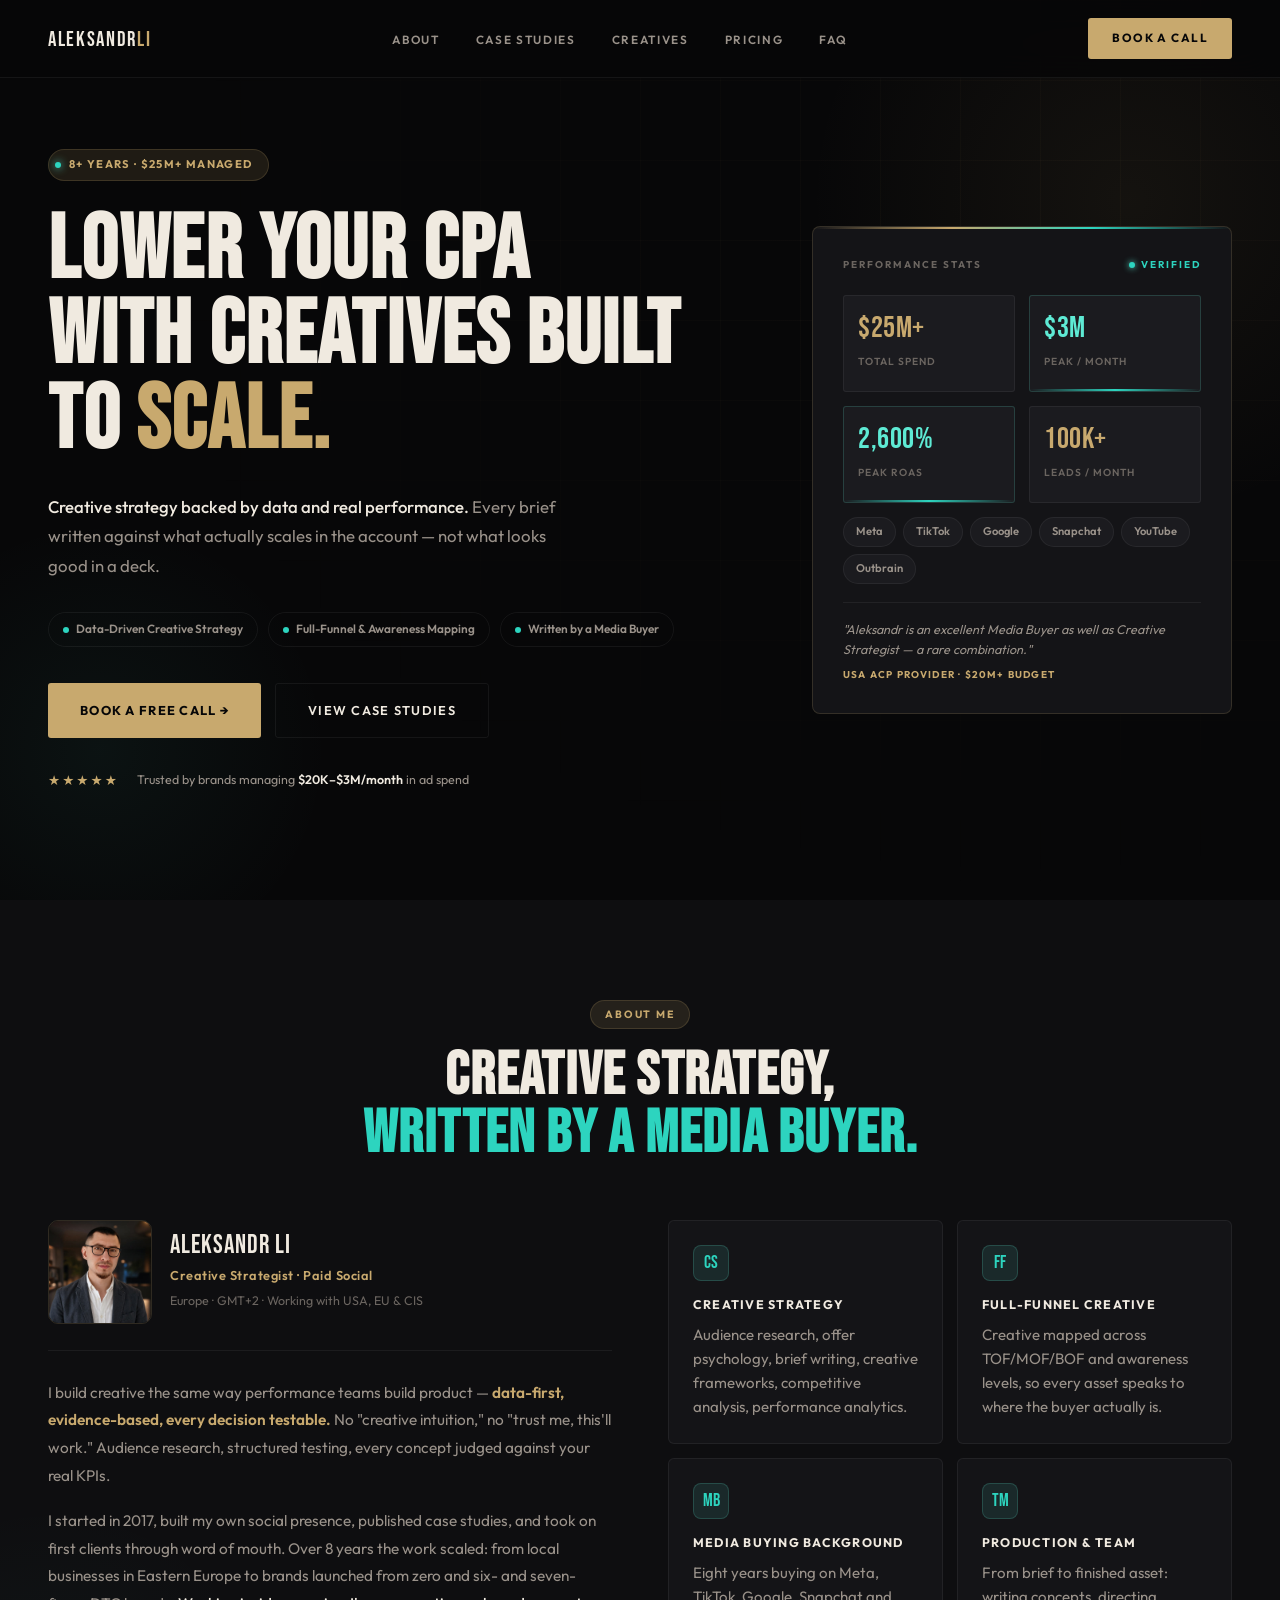
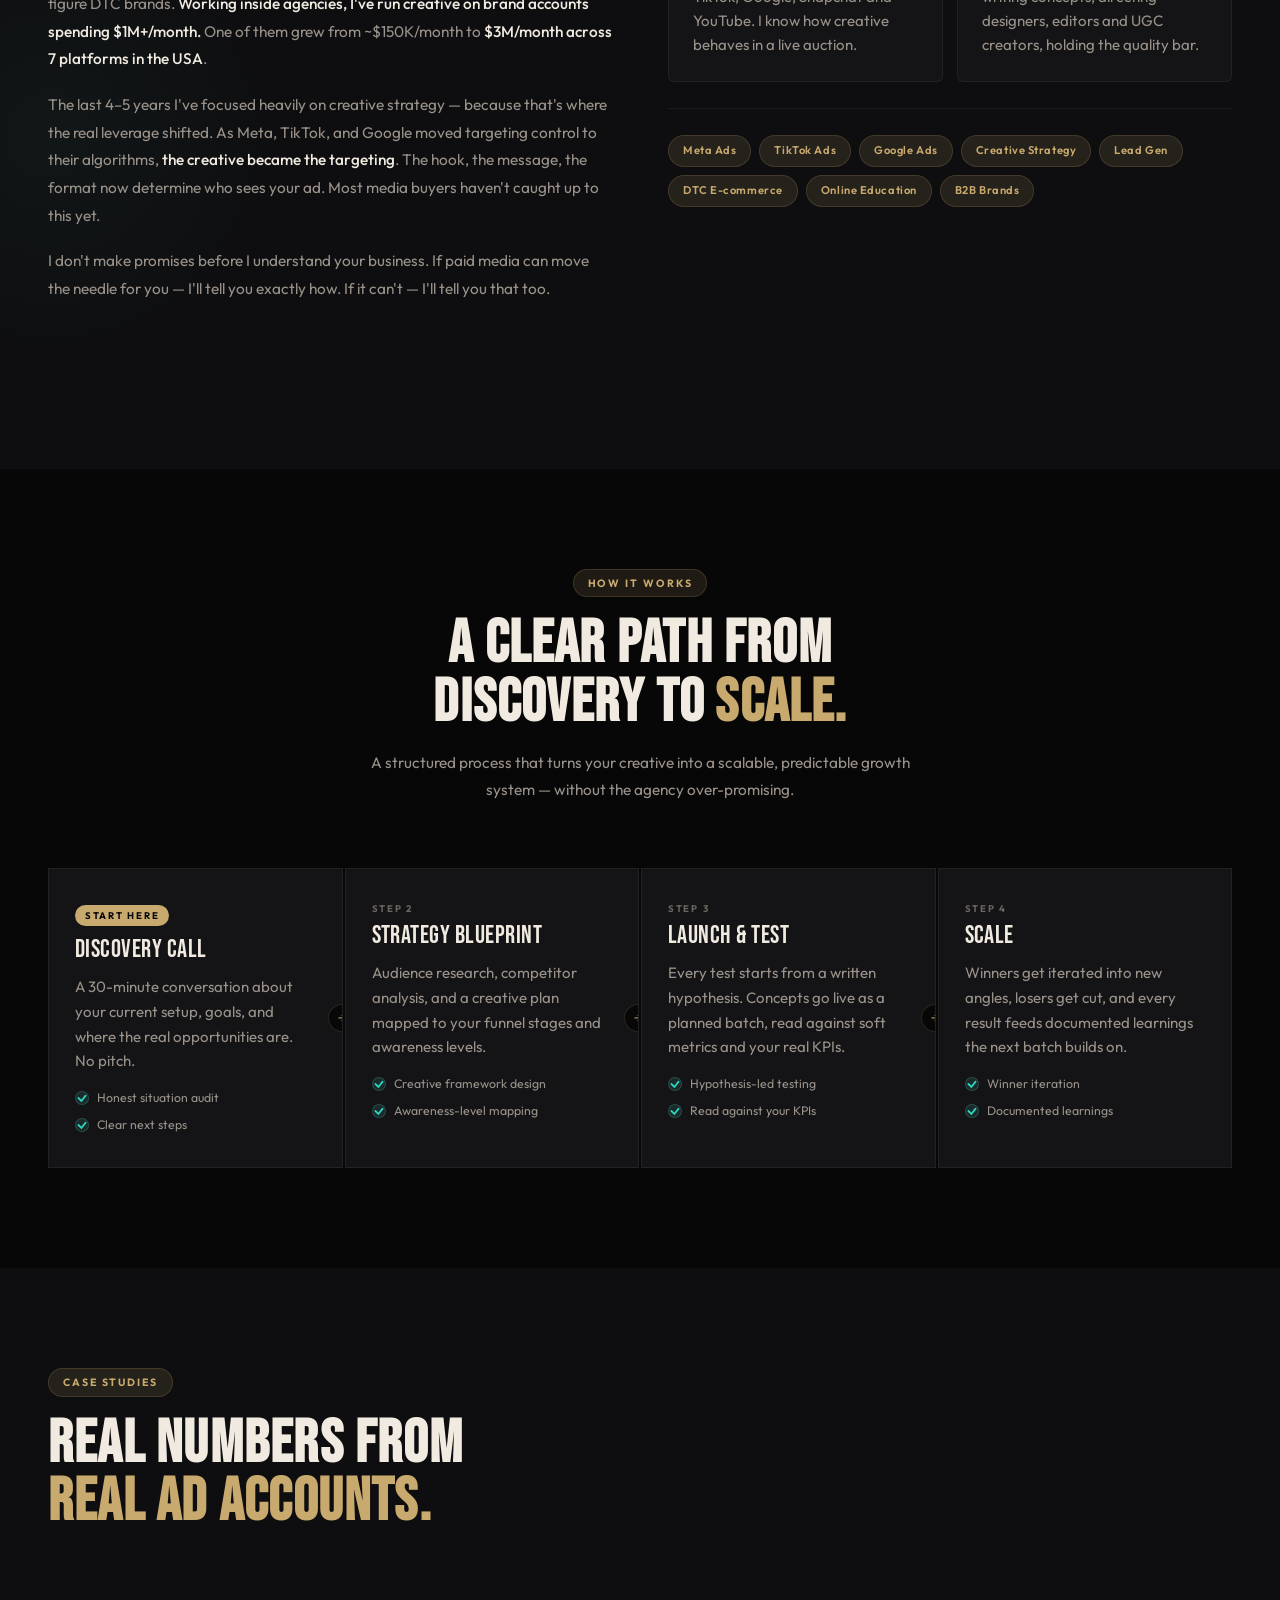
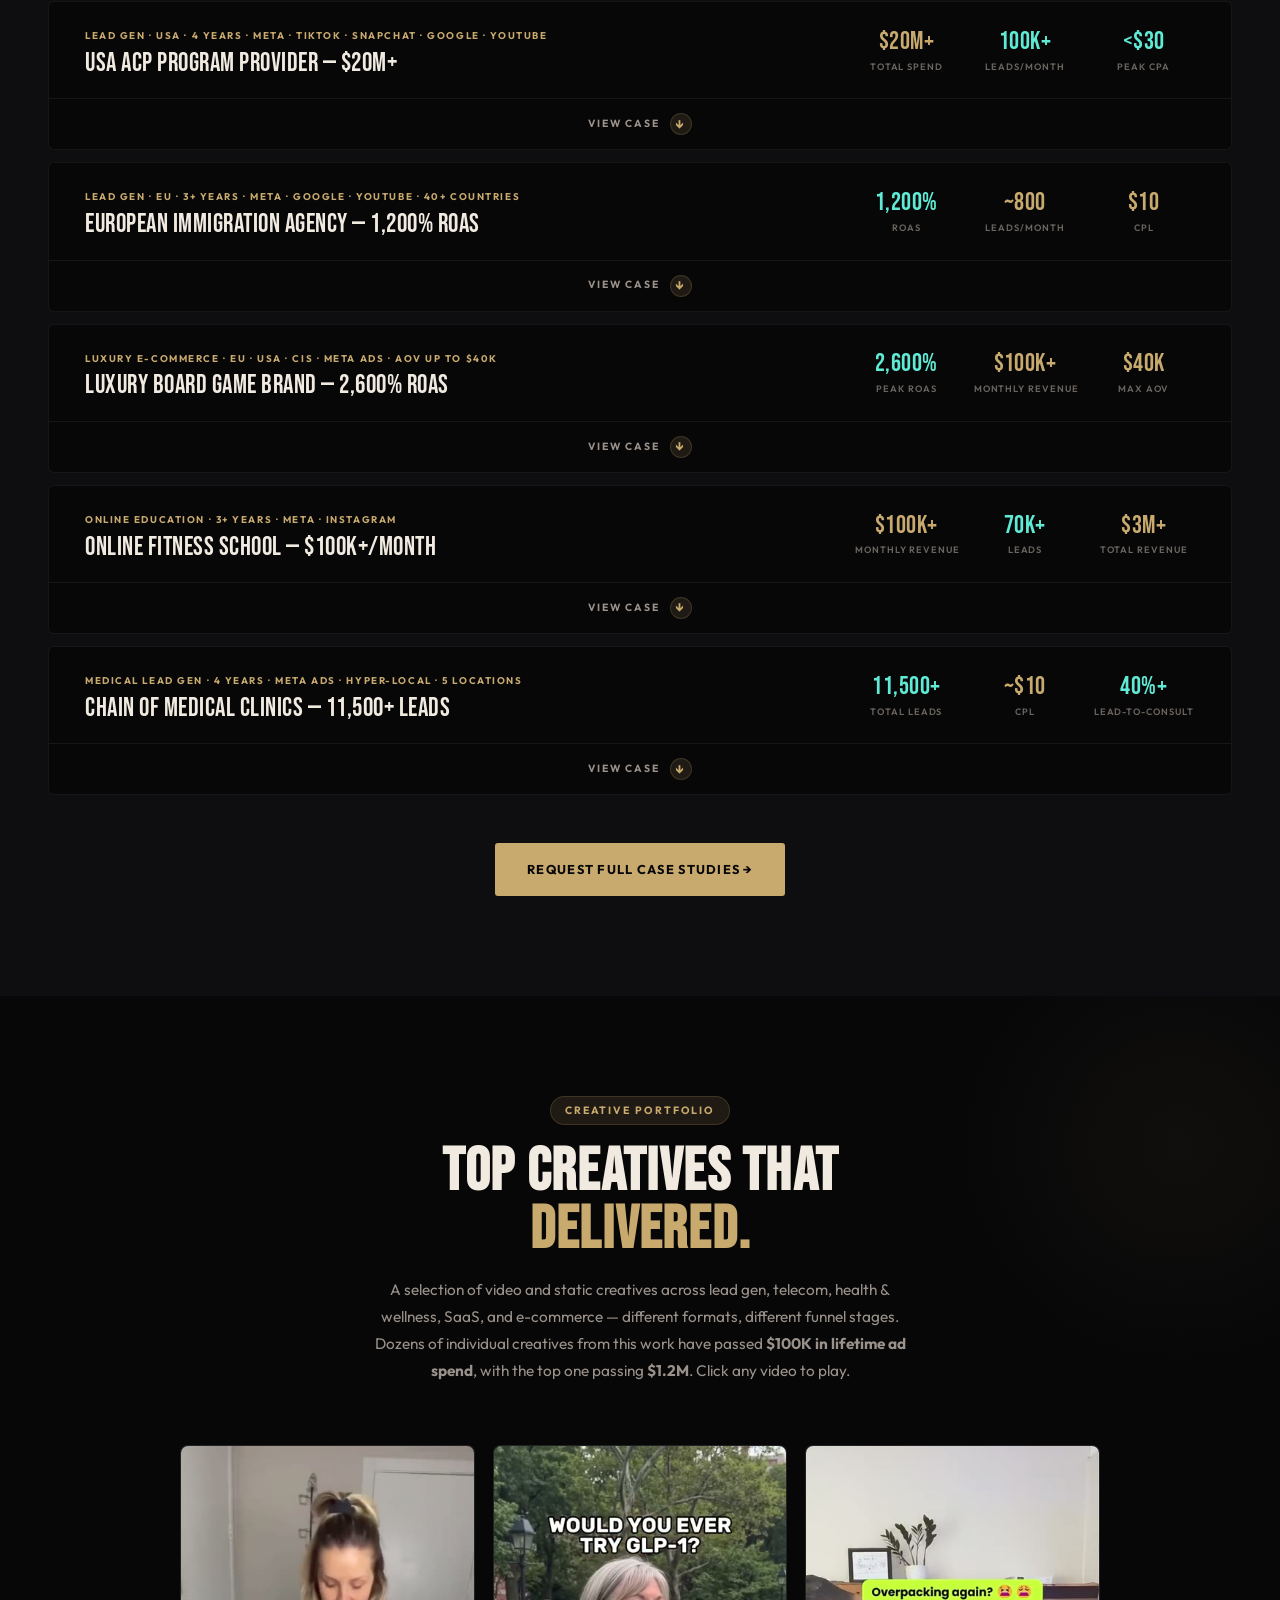
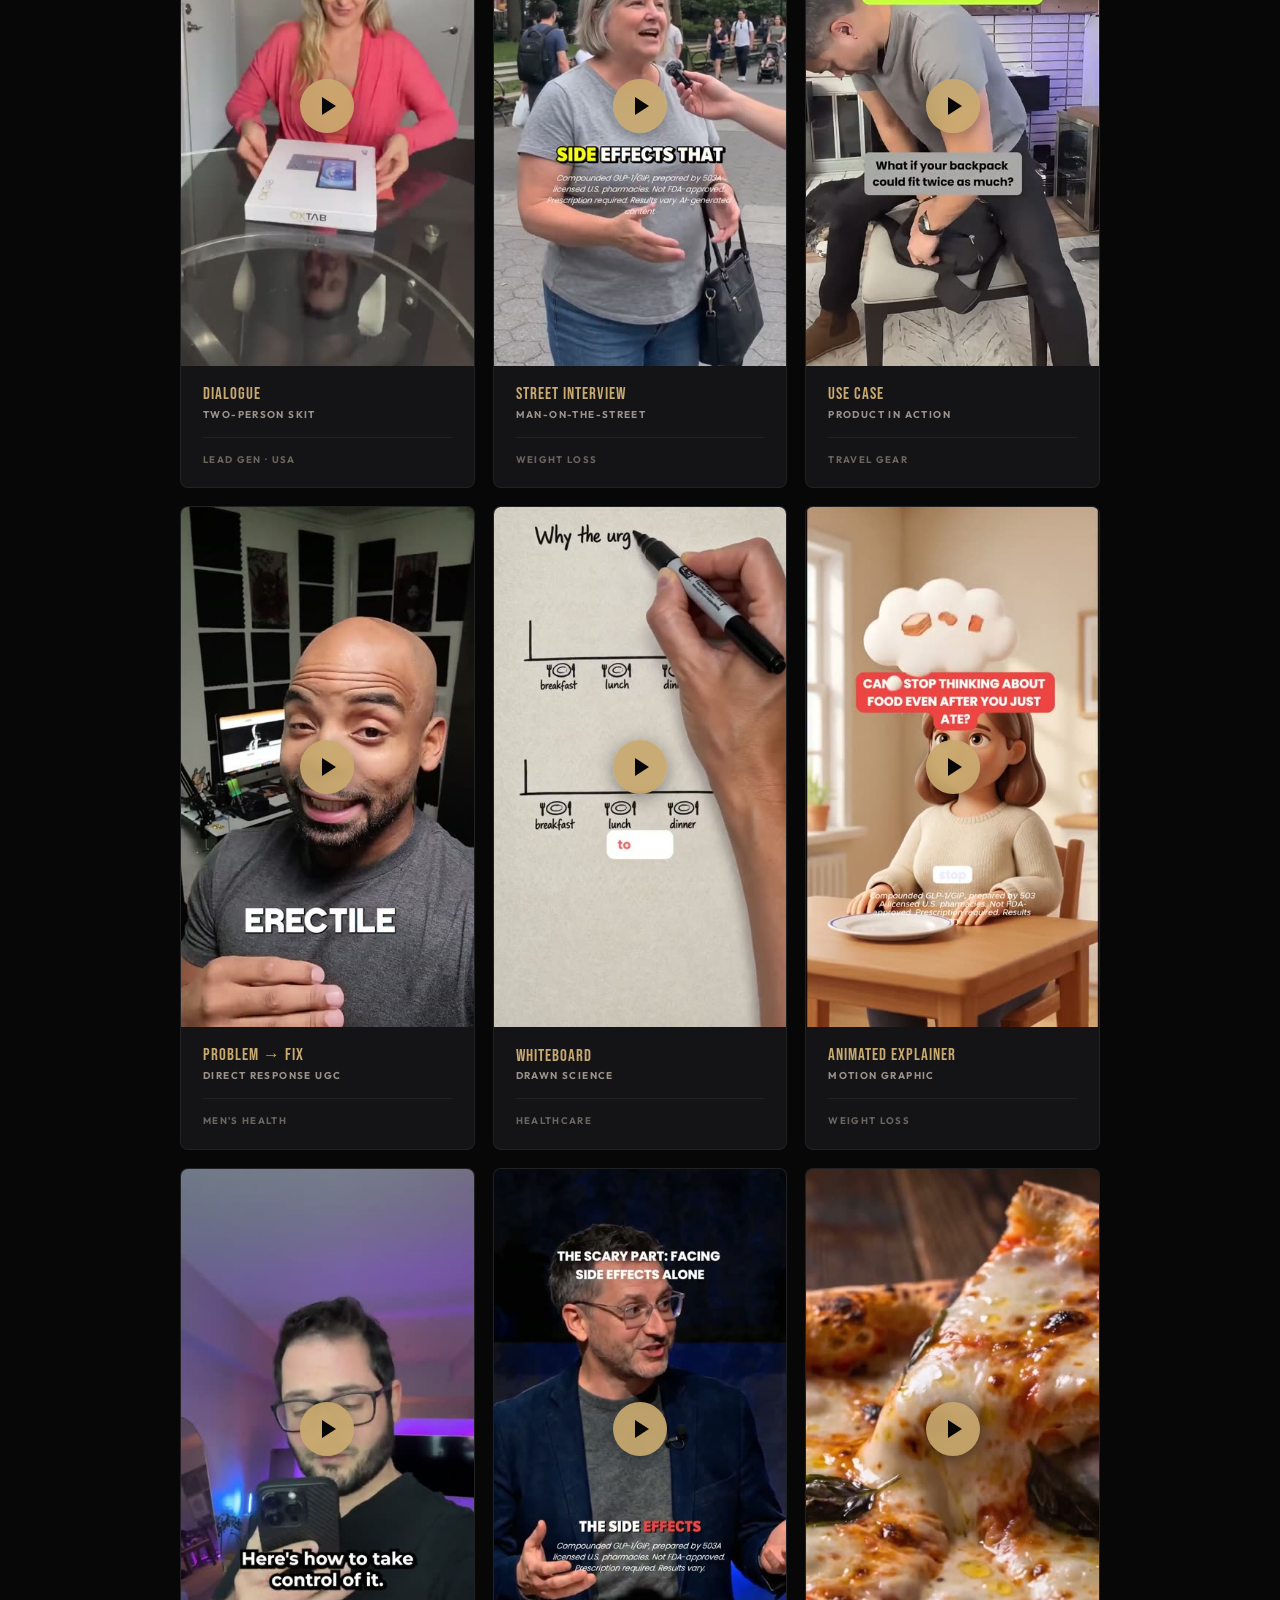
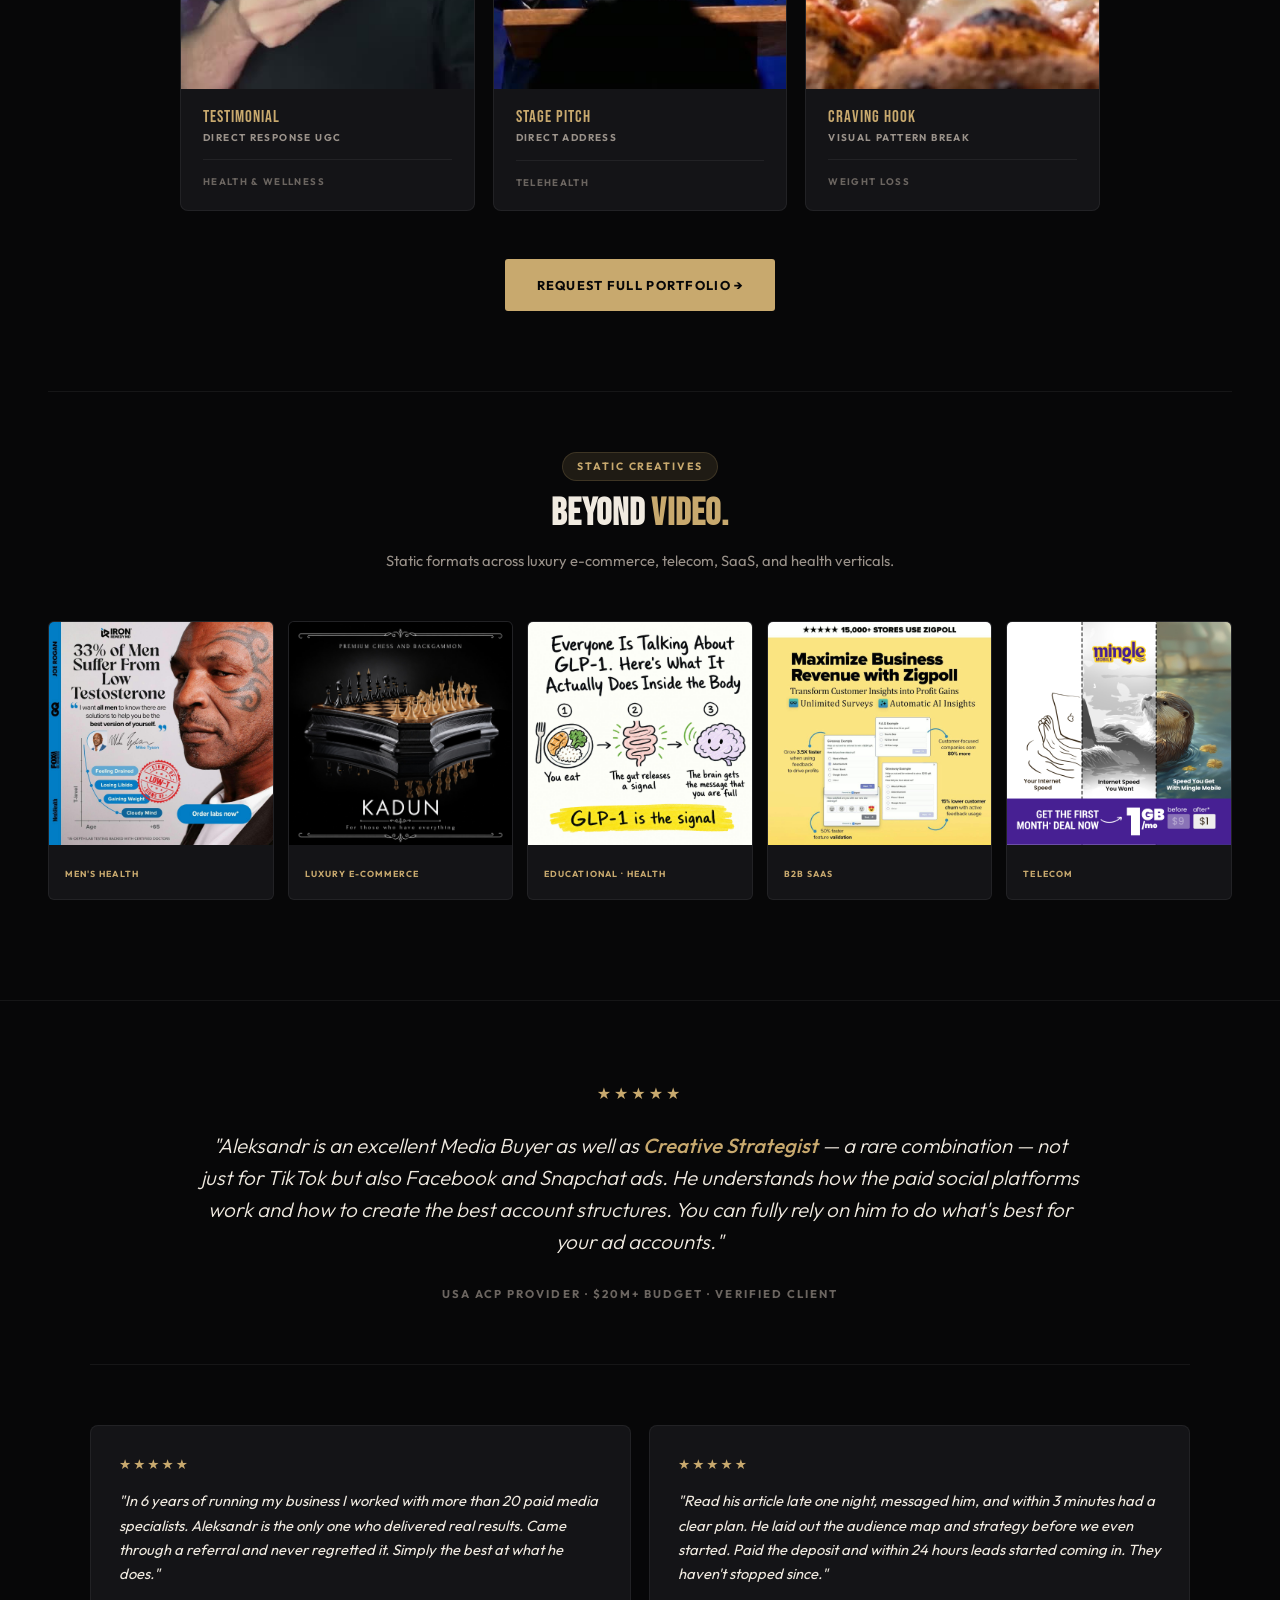
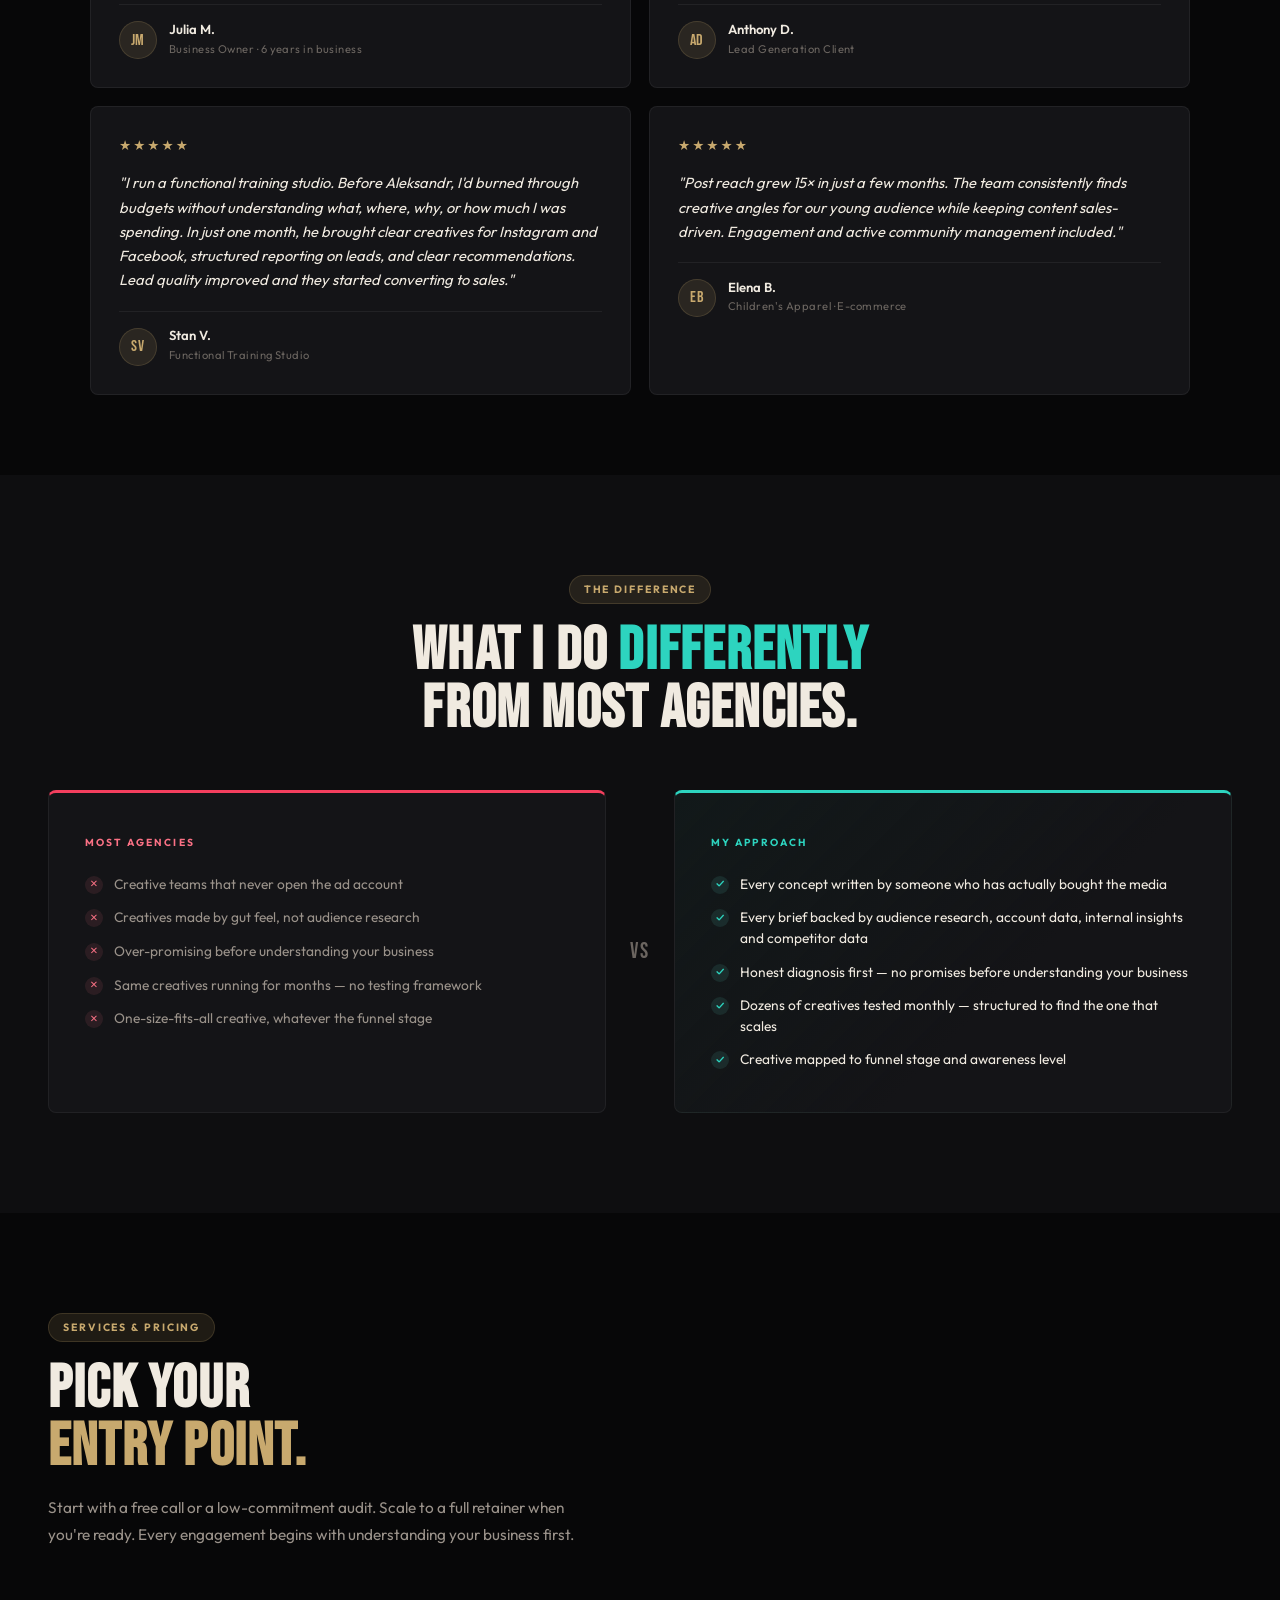
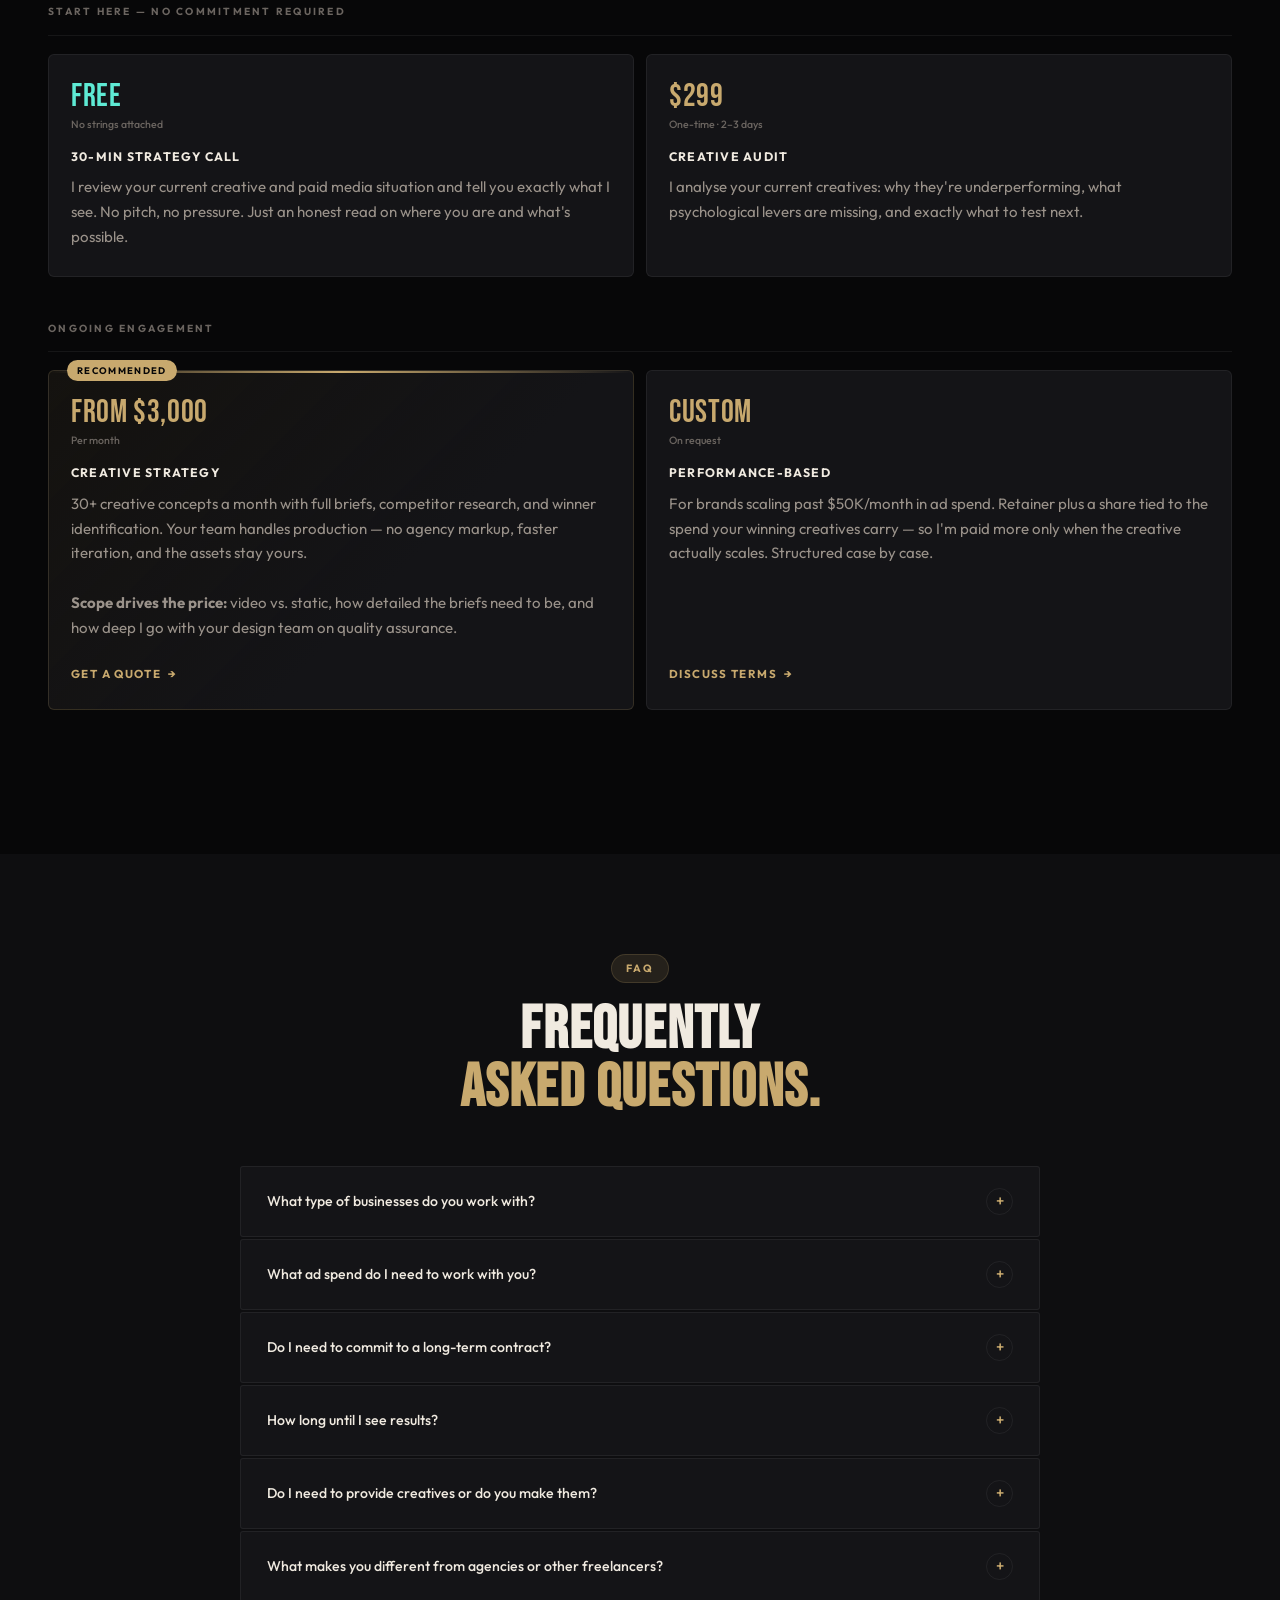
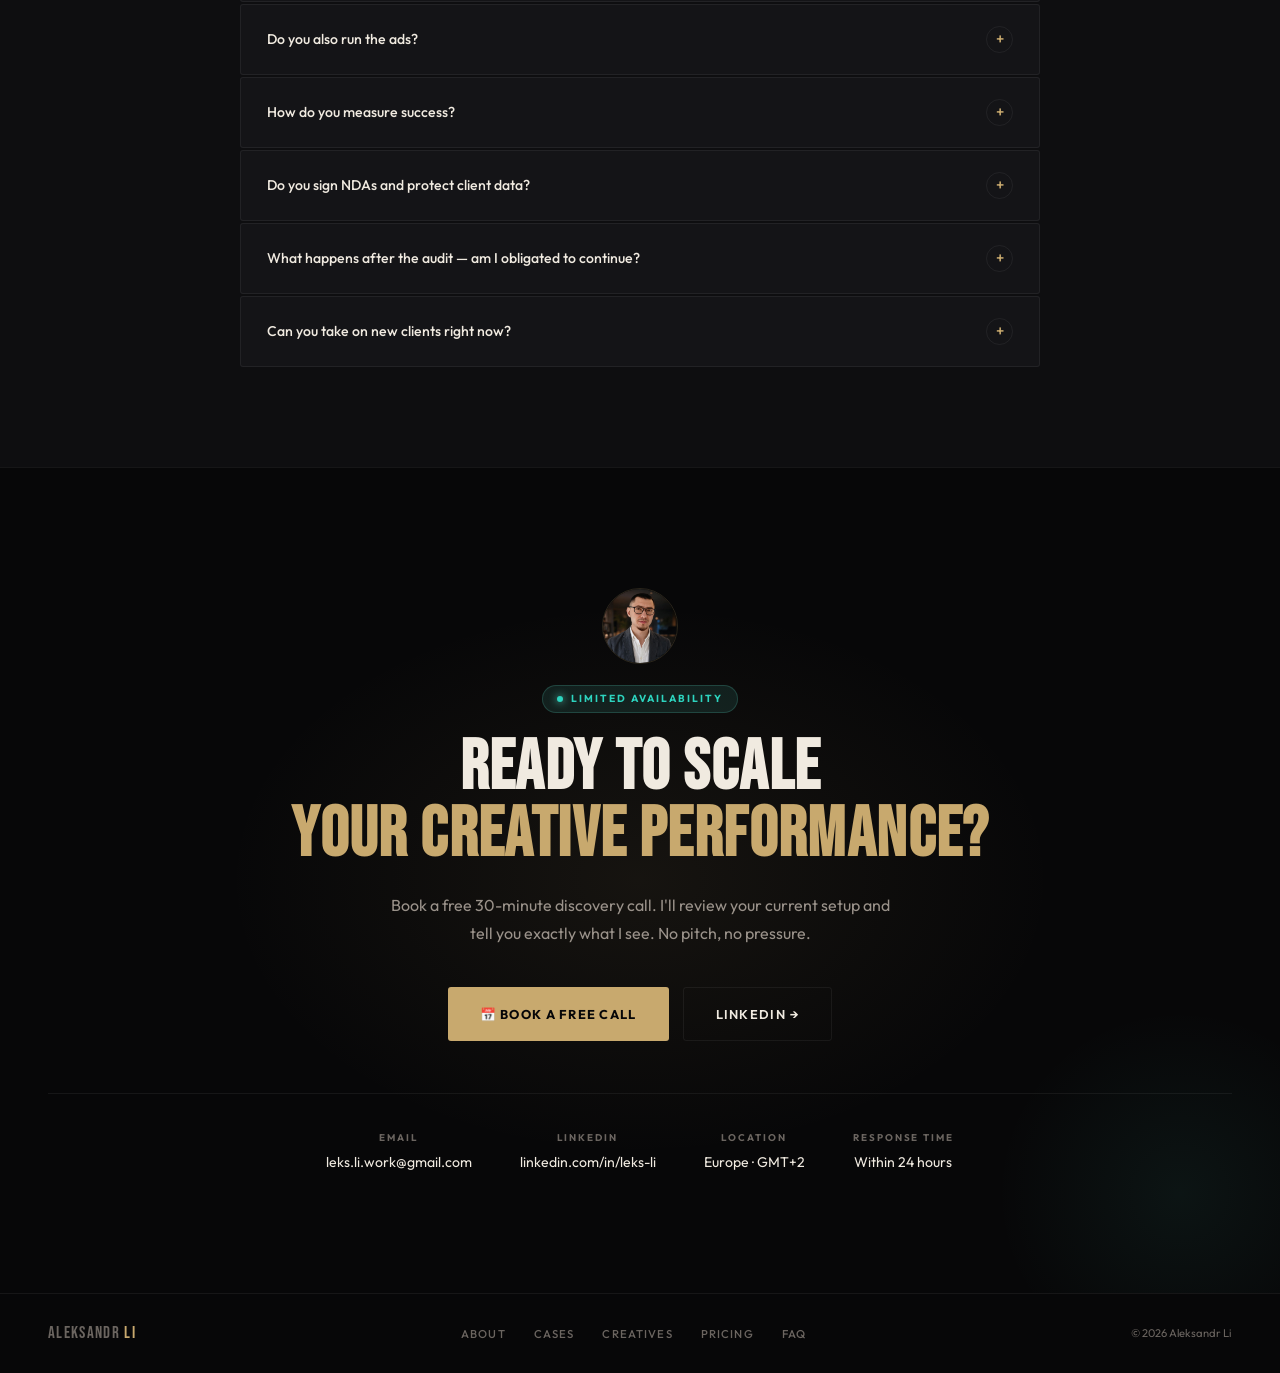
==== commit ed99b747: "Fix two rows in My Approach Brief sources now name all four inputs: audience research, account data," ====
--- a/index.html
+++ b/index.html
@@ -572,9 +572,9 @@
         <div class="clbl2">My Approach</div>
         <div class="citems">
           <div class="ci"><div class="cico">✓</div>Every concept written by someone who has actually bought the media</div>
-          <div class="ci"><div class="cico">✓</div>Every brief backed by audience research and competitor data</div>
+          <div class="ci"><div class="cico">✓</div>Every brief backed by audience research, account data, internal insights and competitor data</div>
           <div class="ci"><div class="cico">✓</div>Honest diagnosis first — no promises before understanding your business</div>
-          <div class="ci"><div class="cico">✓</div>100+ creatives tested monthly — structured, repeatable framework</div>
+          <div class="ci"><div class="cico">✓</div>Dozens of creatives tested monthly — structured to find the one that scales</div>
           <div class="ci"><div class="cico">✓</div>Creative mapped to funnel stage and awareness level</div>
         </div>
       </div>
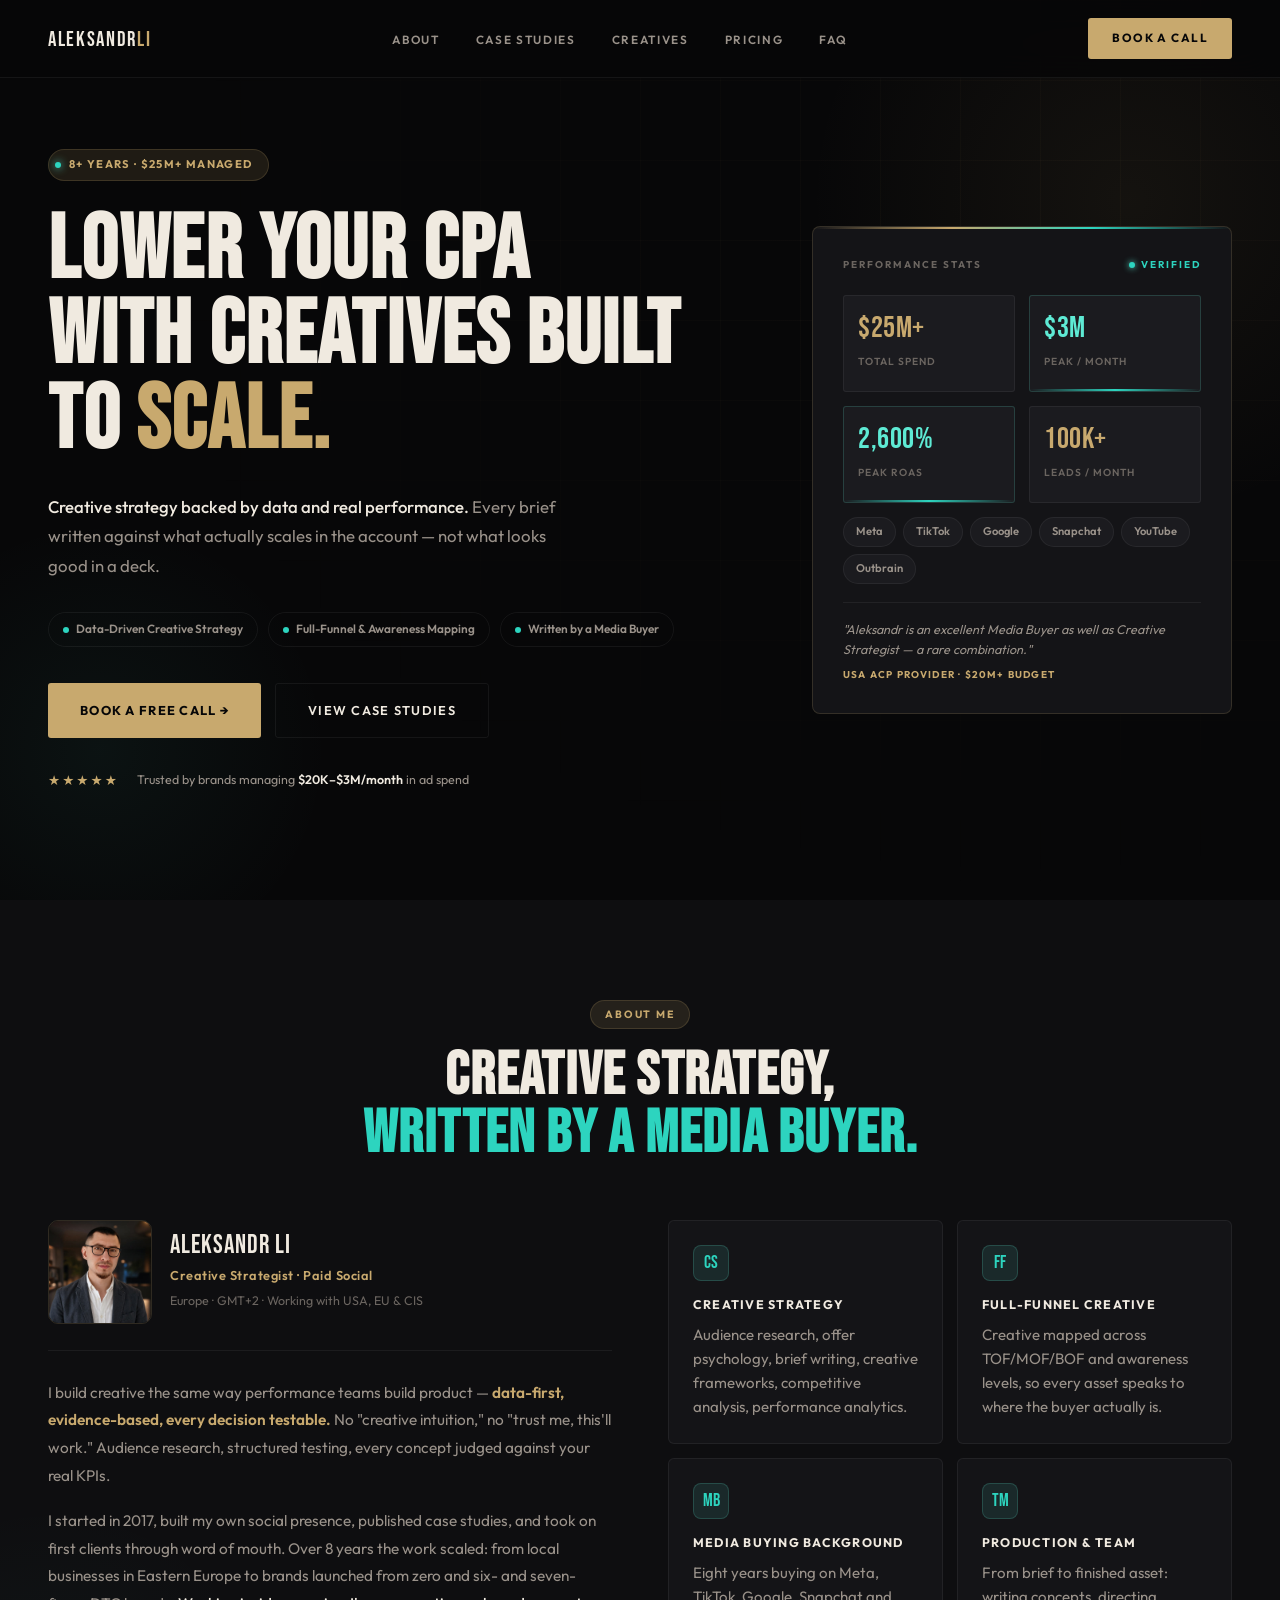
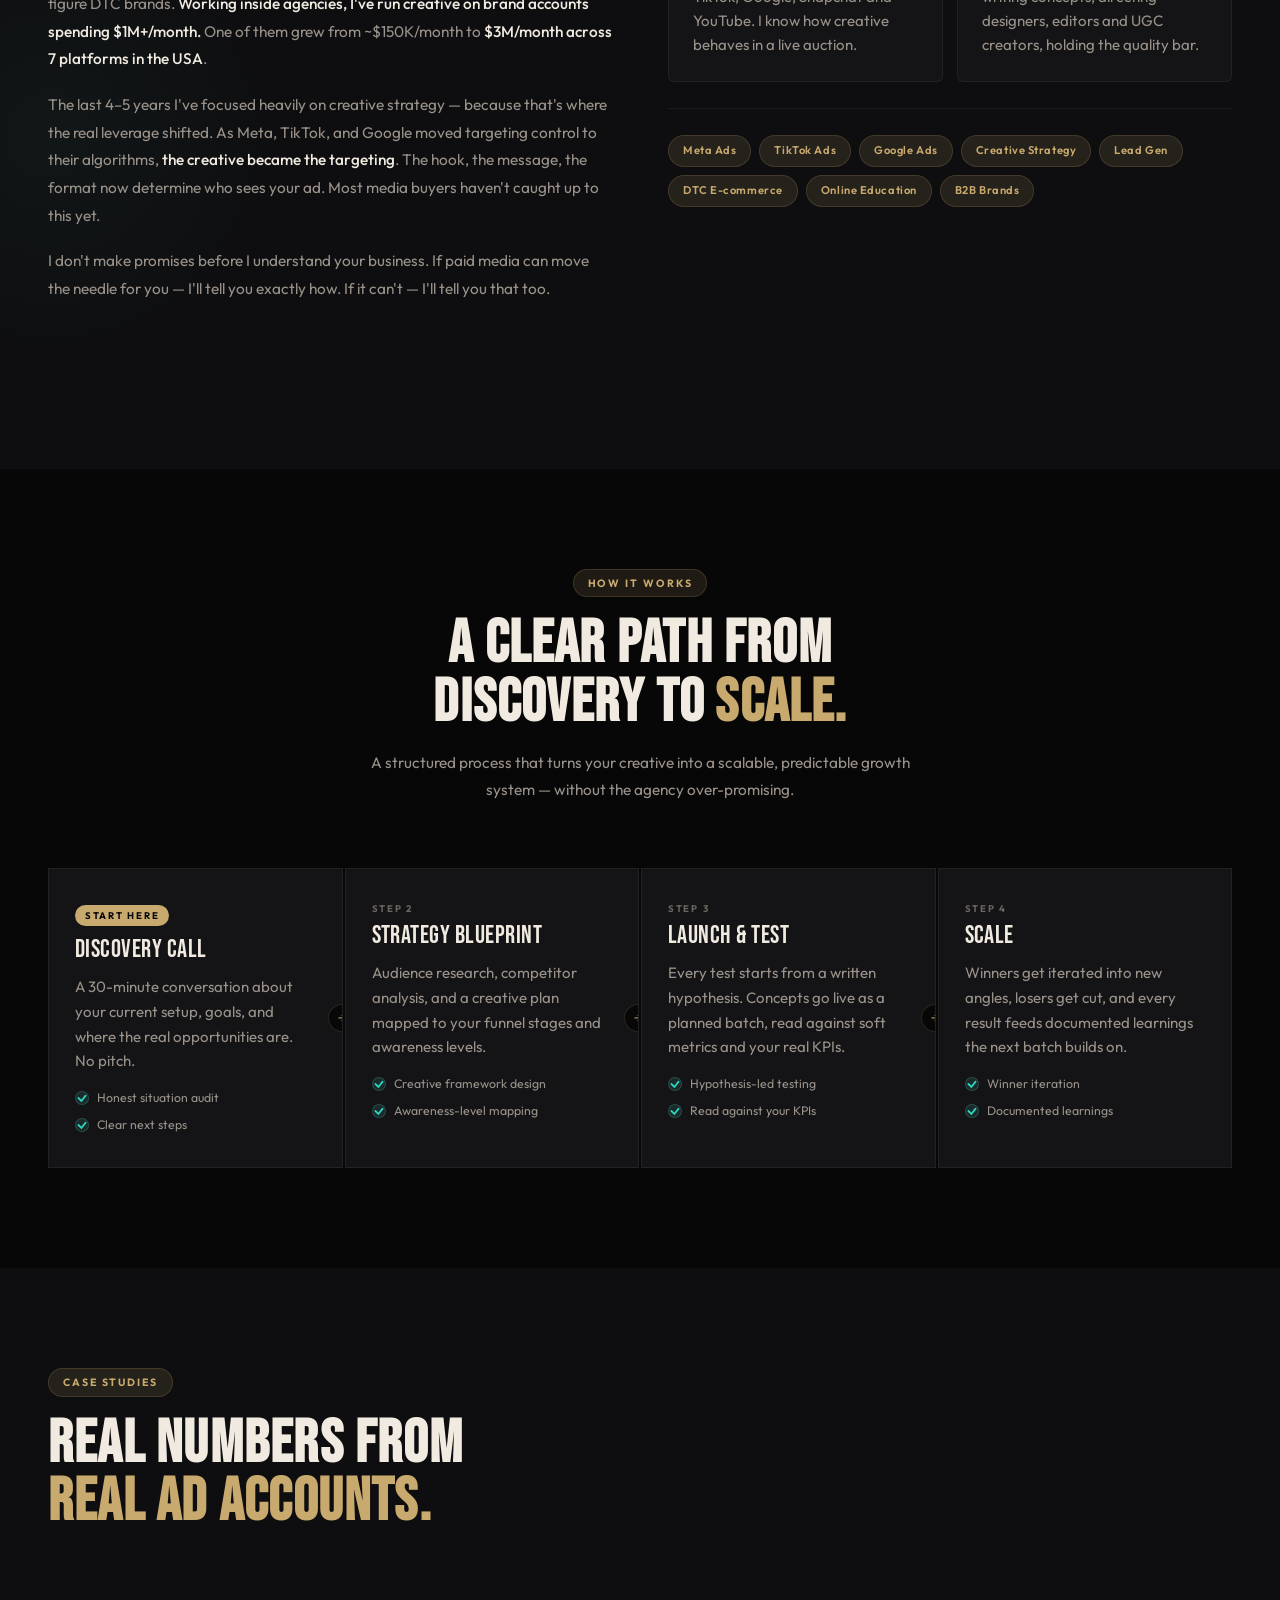
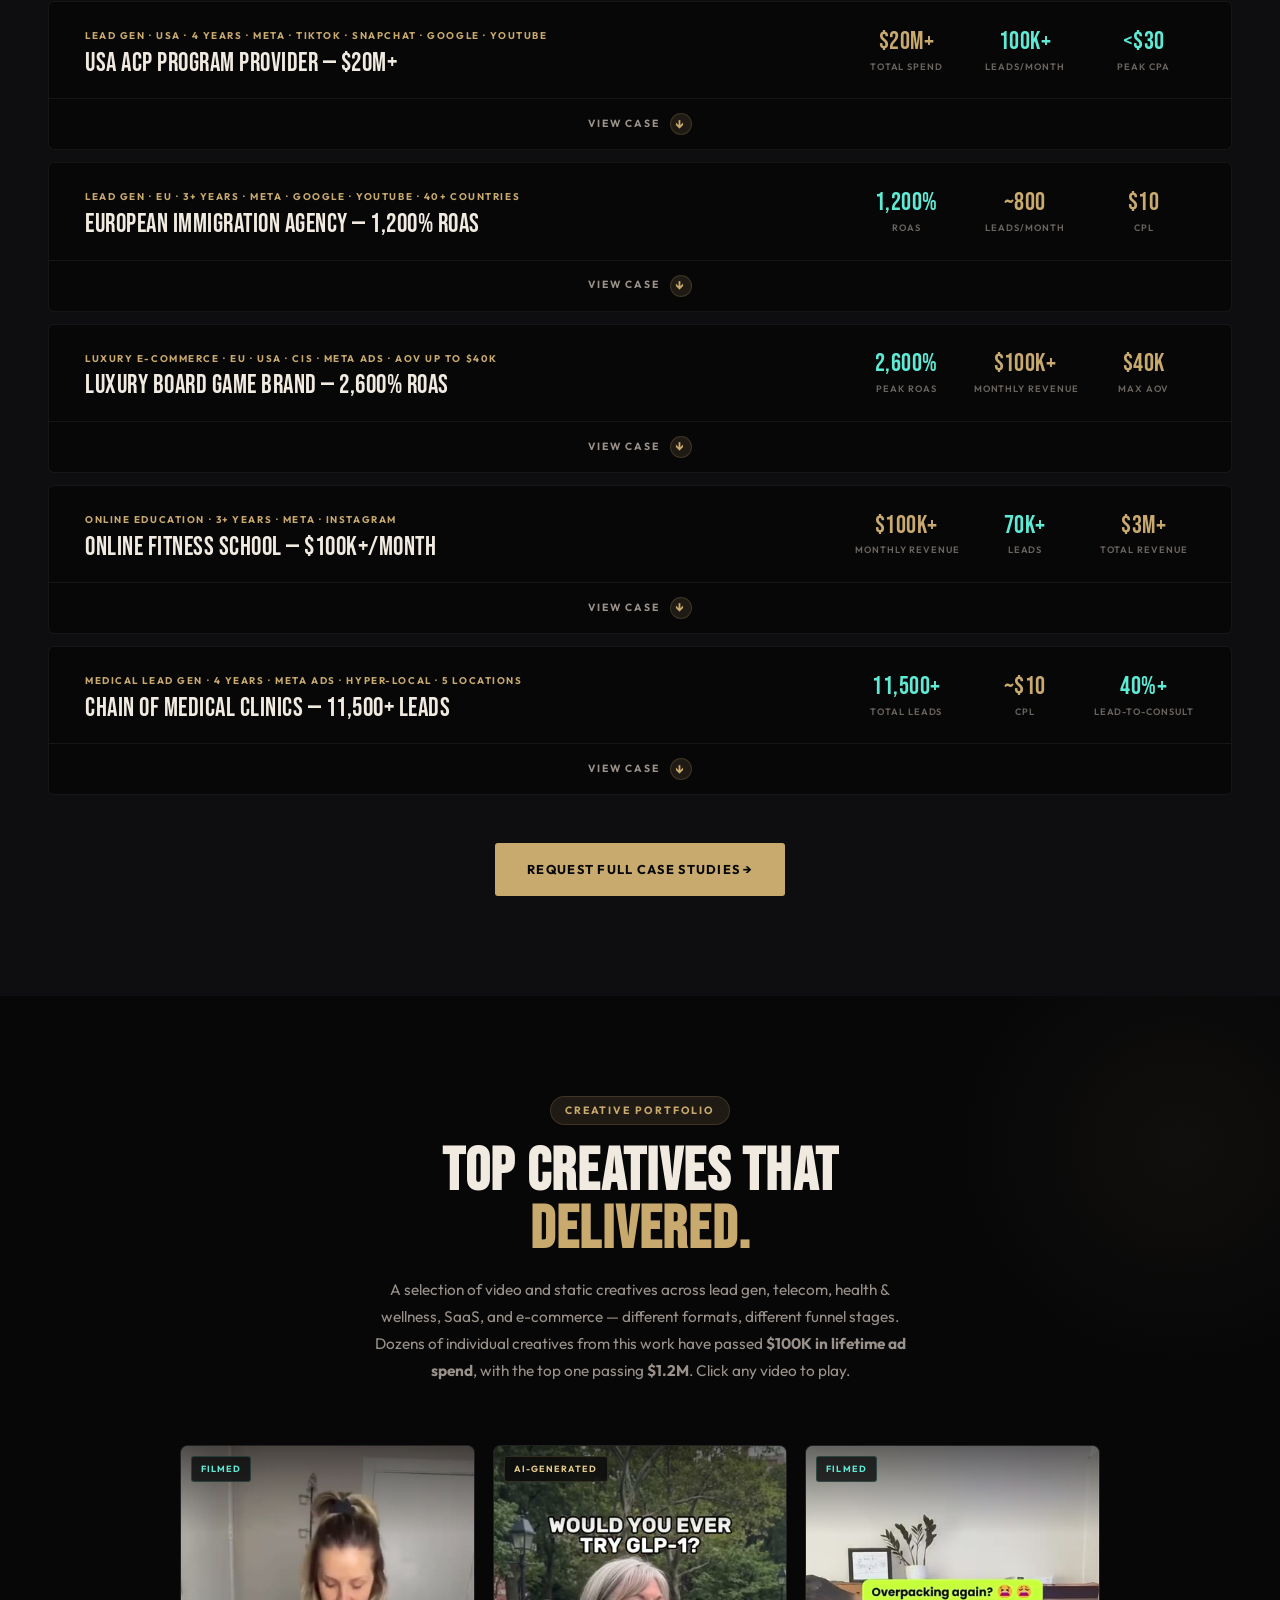
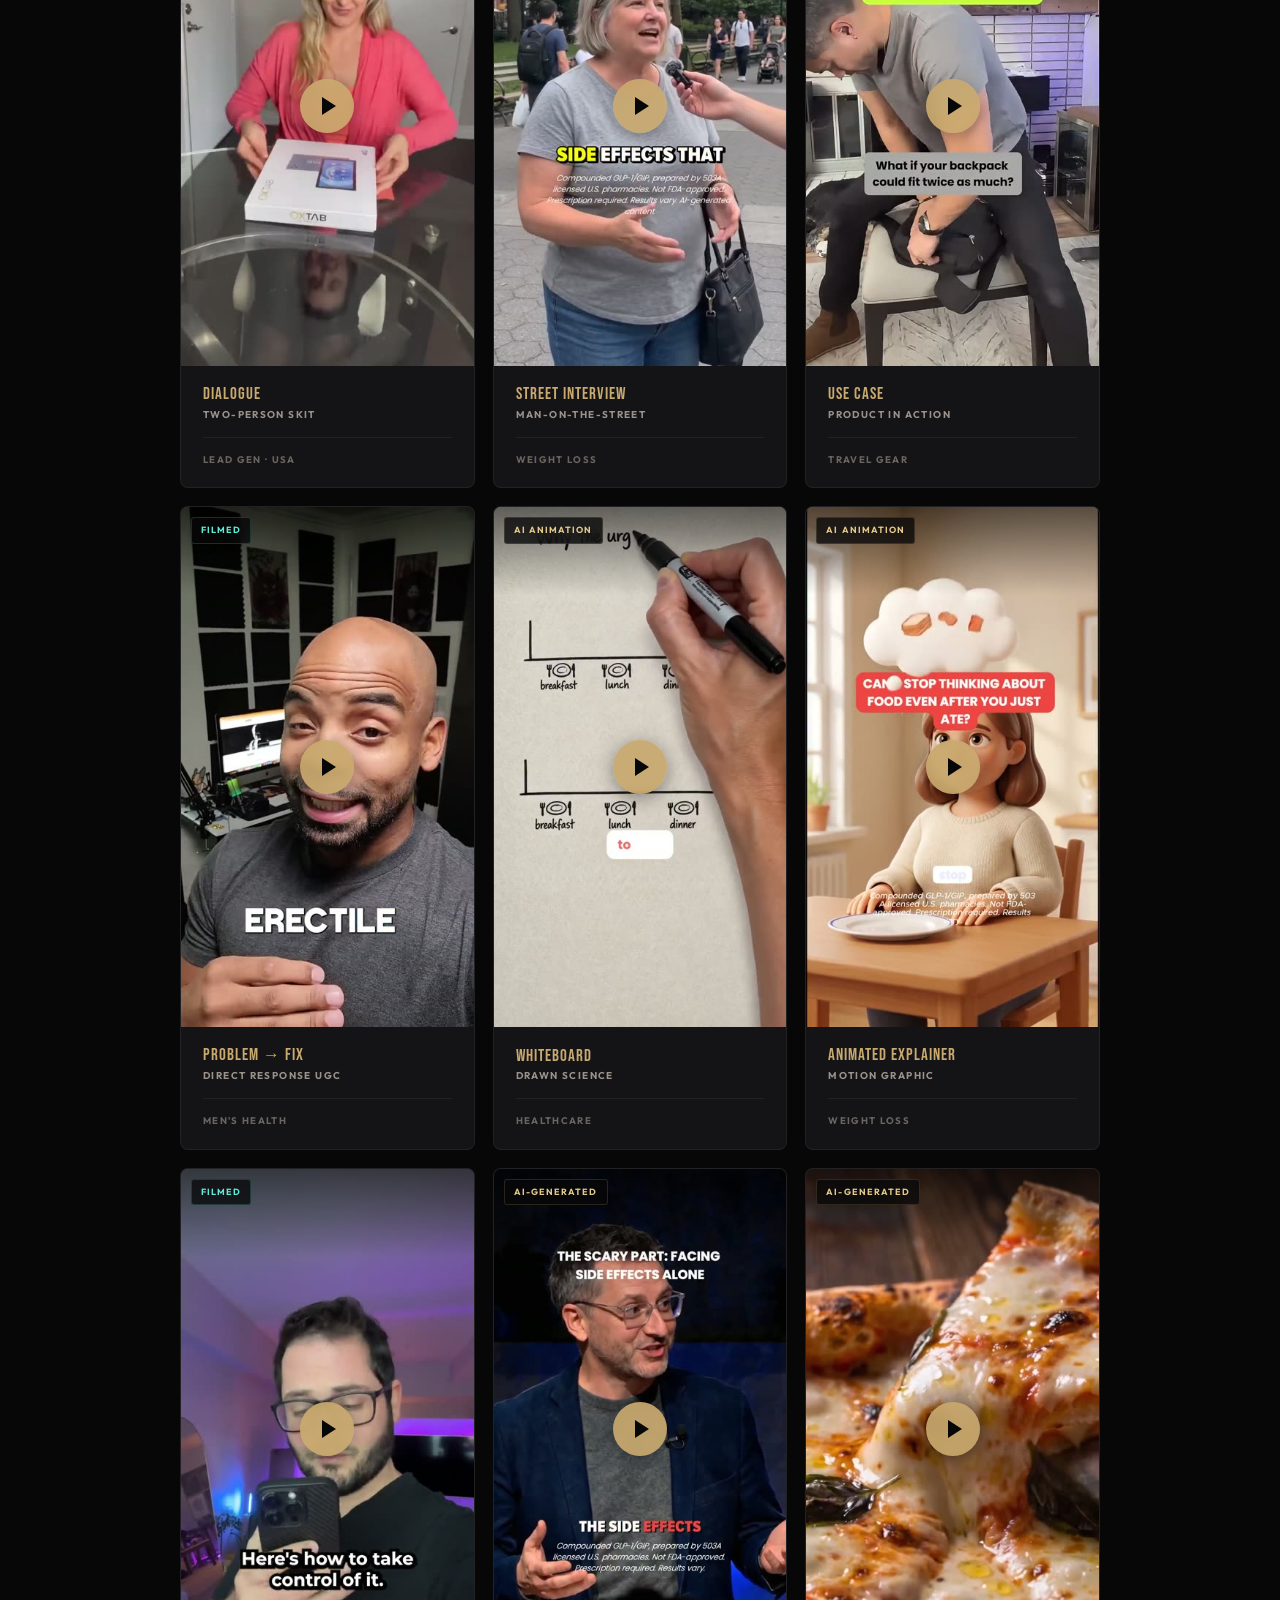
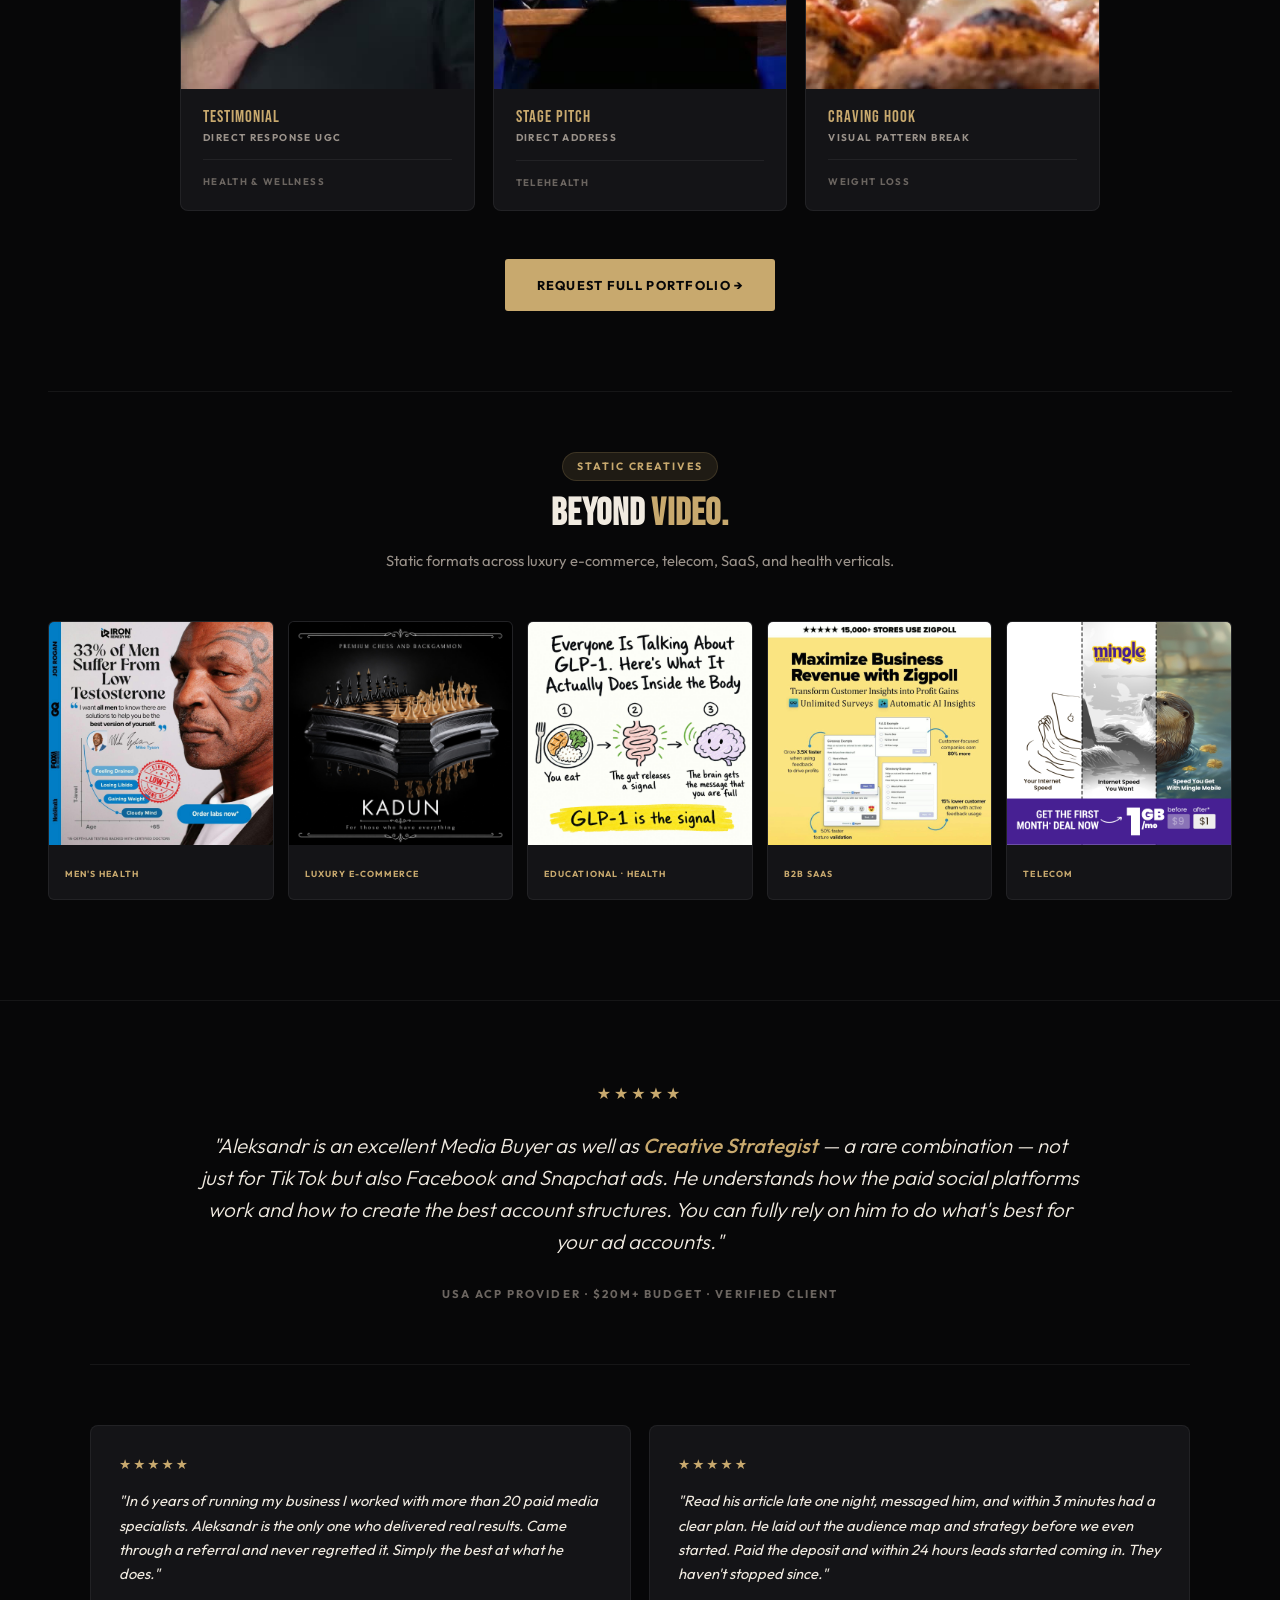
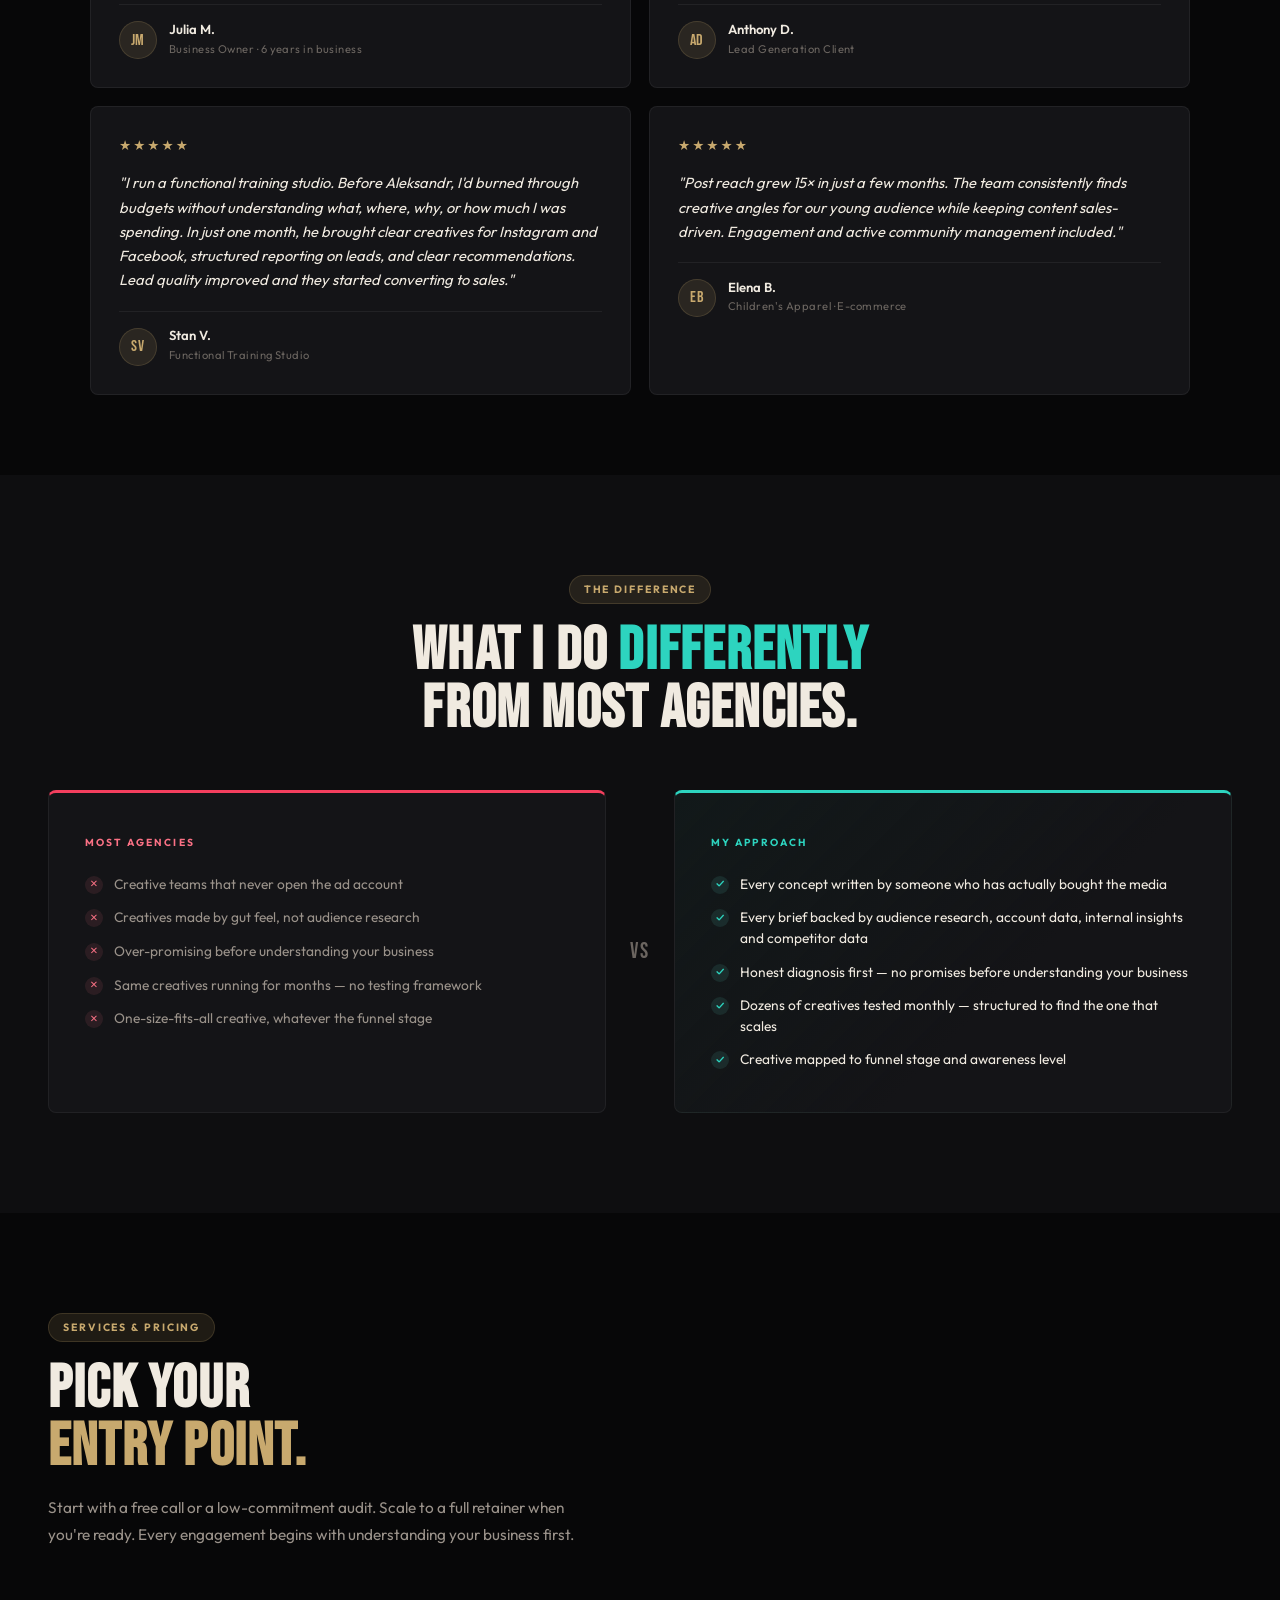
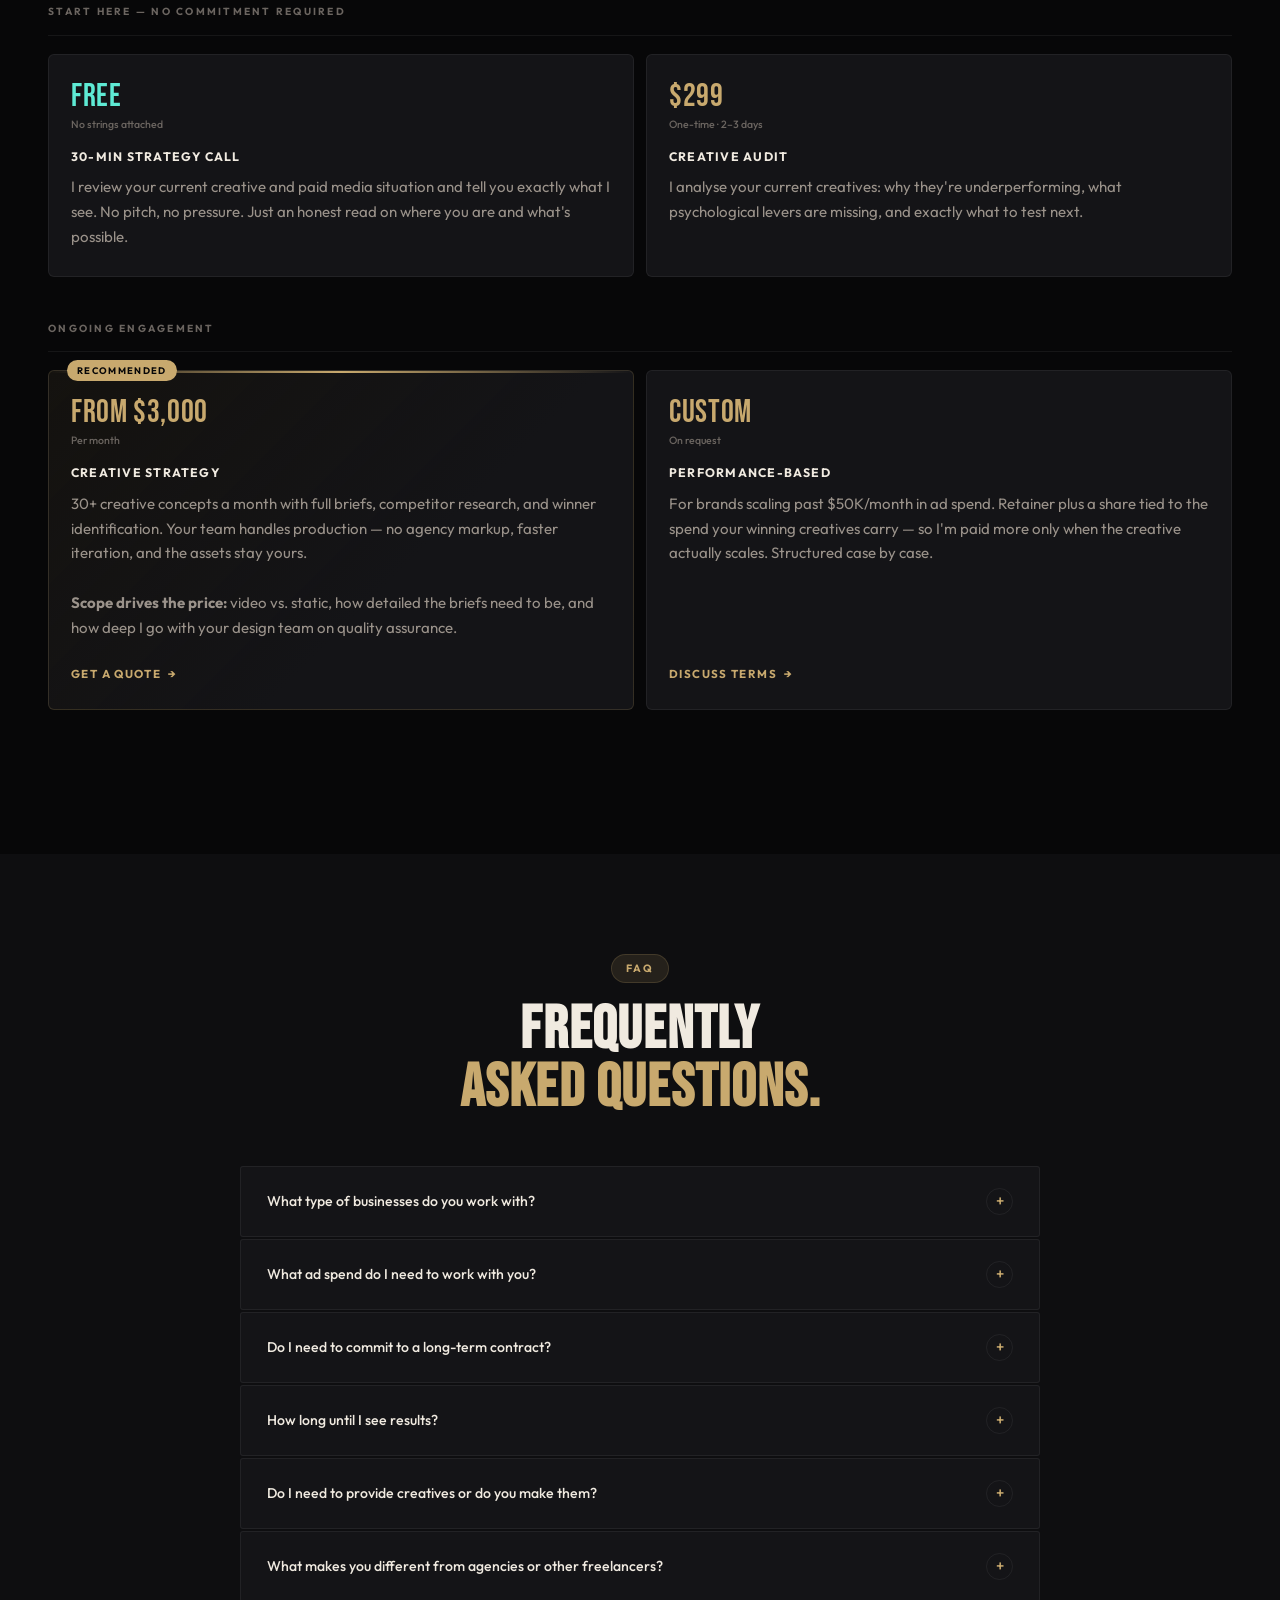
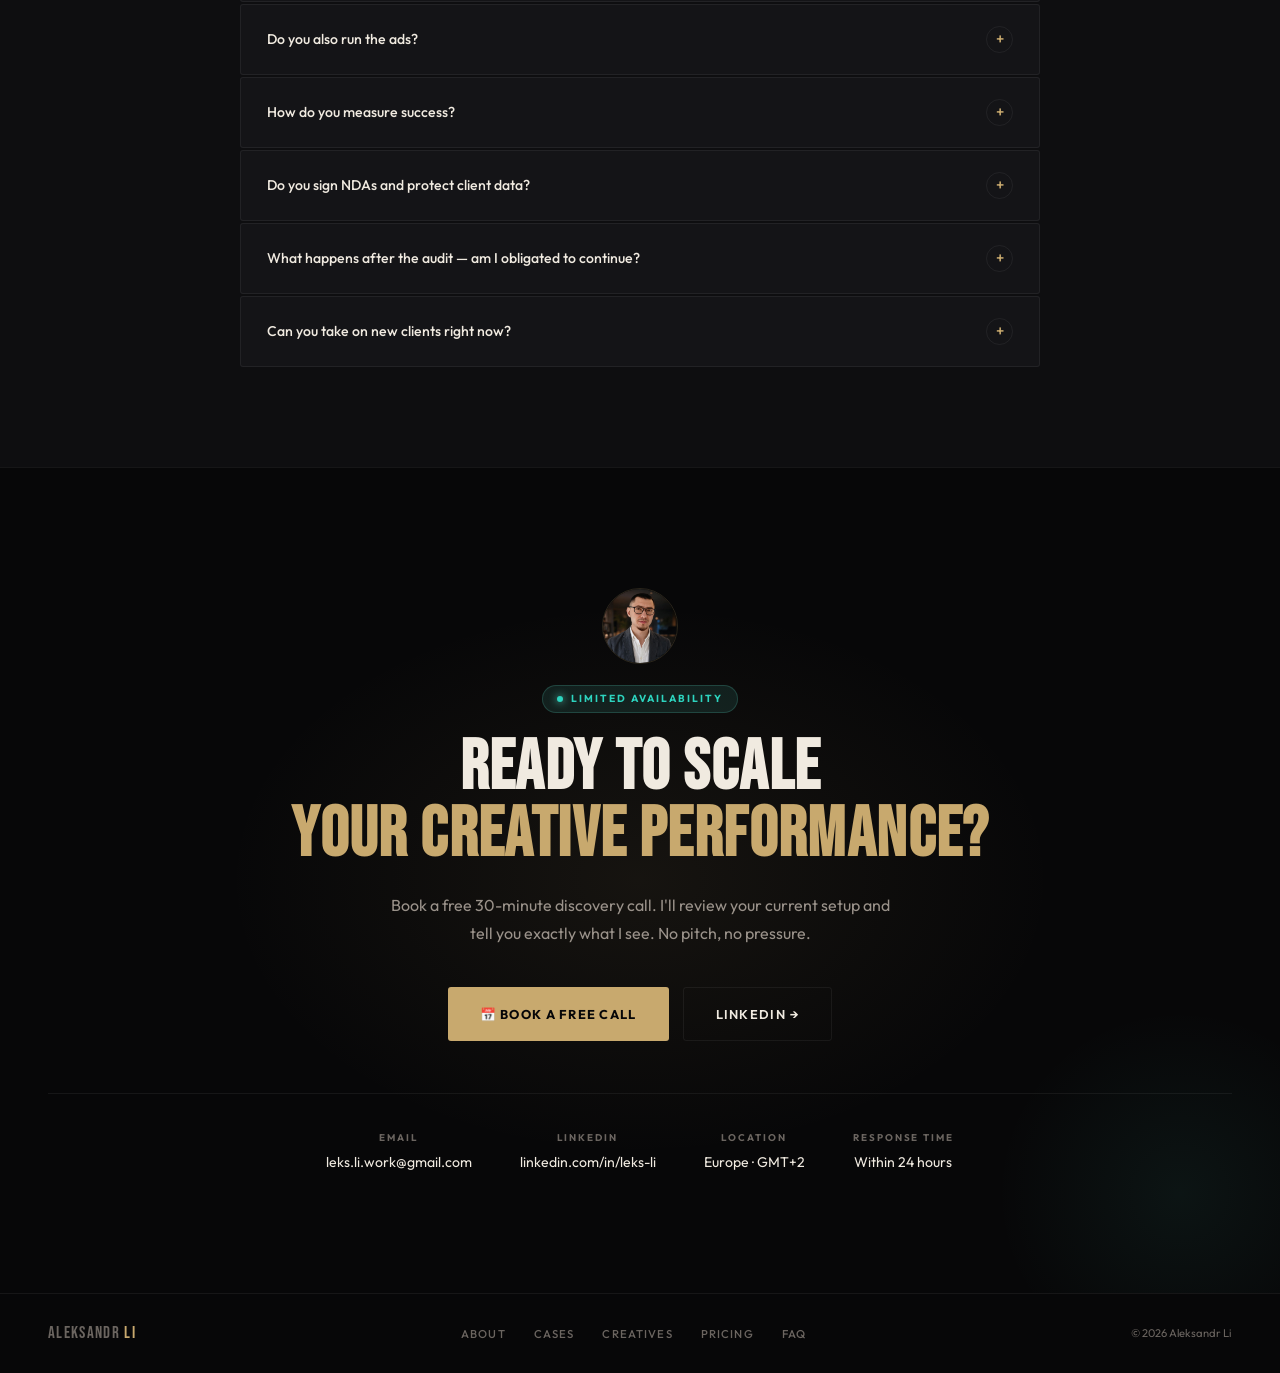
==== commit 4a43daa9: "Add production badges to the home reel Four of the nine clips are AI-generated and the home page sai" ====
--- a/index.html
+++ b/index.html
@@ -342,6 +342,7 @@
         <div class="cv-media">
           <video src="videos/v03_acp_349k.mp4" poster="images/posters/v03_acp_349k.jpg" muted playsinline preload="none"></video>
           <div class="cv-play"></div>
+          <span class="pfbadge filmed">Filmed</span>
         </div>
         <div class="cv-info">
           <span class="cv-metric">Dialogue</span>
@@ -354,6 +355,7 @@
         <div class="cv-media">
           <video src="videos/v10_street_interview_glp1.mp4" poster="images/posters/v10_street_interview_glp1.jpg" muted playsinline preload="none"></video>
           <div class="cv-play"></div>
+          <span class="pfbadge ai">AI-Generated</span>
         </div>
         <div class="cv-info">
           <span class="cv-metric">Street Interview</span>
@@ -366,6 +368,7 @@
         <div class="cv-media">
           <video src="videos/v09_titantrek.mp4" poster="images/posters/v09_titantrek.jpg" muted playsinline preload="none"></video>
           <div class="cv-play"></div>
+          <span class="pfbadge filmed">Filmed</span>
         </div>
         <div class="cv-info">
           <span class="cv-metric">Use Case</span>
@@ -378,6 +381,7 @@
         <div class="cv-media">
           <video src="videos/v07_iron.mp4" poster="images/posters/v07_iron.jpg" muted playsinline preload="none"></video>
           <div class="cv-play"></div>
+          <span class="pfbadge filmed">Filmed</span>
         </div>
         <div class="cv-info">
           <span class="cv-metric">Problem &rarr; Fix</span>
@@ -390,6 +394,7 @@
         <div class="cv-media">
           <video src="videos/v11_whiteboard.mp4" poster="images/posters/v11_whiteboard.jpg" muted playsinline preload="none"></video>
           <div class="cv-play"></div>
+          <span class="pfbadge ai">AI Animation</span>
         </div>
         <div class="cv-info">
           <span class="cv-metric">Whiteboard</span>
@@ -402,6 +407,7 @@
         <div class="cv-media">
           <video src="videos/v12_animated_explainer.mp4" poster="images/posters/v12_animated_explainer.jpg" muted playsinline preload="none"></video>
           <div class="cv-play"></div>
+          <span class="pfbadge ai">AI Animation</span>
         </div>
         <div class="cv-info">
           <span class="cv-metric">Animated Explainer</span>
@@ -414,6 +420,7 @@
         <div class="cv-media">
           <video src="videos/v06_glp1.mp4" poster="images/posters/v06_glp1.jpg" muted playsinline preload="none"></video>
           <div class="cv-play"></div>
+          <span class="pfbadge filmed">Filmed</span>
         </div>
         <div class="cv-info">
           <span class="cv-metric">Testimonial</span>
@@ -426,6 +433,7 @@
         <div class="cv-media">
           <video src="videos/v13_stage_pitch.mp4" poster="images/posters/v13_stage_pitch.jpg" muted playsinline preload="none"></video>
           <div class="cv-play"></div>
+          <span class="pfbadge ai">AI-Generated</span>
         </div>
         <div class="cv-info">
           <span class="cv-metric">Stage Pitch</span>
@@ -438,6 +446,7 @@
         <div class="cv-media">
           <video src="videos/v14_craving_hook.mp4" poster="images/posters/v14_craving_hook.jpg" muted playsinline preload="none"></video>
           <div class="cv-play"></div>
+          <span class="pfbadge ai">AI-Generated</span>
         </div>
         <div class="cv-info">
           <span class="cv-metric">Craving Hook</span>
--- a/style.css
+++ b/style.css
@@ -557,10 +557,10 @@
 .pfbadge.anim{color:var(--c1);border:1px solid rgba(251,113,133,.28)}
 .pfbadge.unk{color:var(--m2);border:1px solid var(--br2)}
 /* scrim so the badge reads over a bright frame; drops away on play */
-.pfcard .cv-media::before{content:'';position:absolute;top:0;left:0;right:0;height:88px;z-index:1;
+.cv-card .cv-media::before{content:'';position:absolute;top:0;left:0;right:0;height:88px;z-index:1;
   pointer-events:none;background:linear-gradient(rgba(0,0,0,.55),rgba(0,0,0,0));transition:opacity .25s}
-.pfcard.playing .cv-media::before{opacity:0}
-.pfcard.playing .pfbadge{opacity:0;pointer-events:none;transition:opacity .2s}
+.cv-card.playing .cv-media::before{opacity:0}
+.cv-card.playing .pfbadge{opacity:0;pointer-events:none;transition:opacity .2s}
 .pfempty{text-align:center;color:var(--m);font-size:.9rem;padding:60px 0}
 .pfhero .stag{margin-bottom:18px}
 @media(max-width:900px){
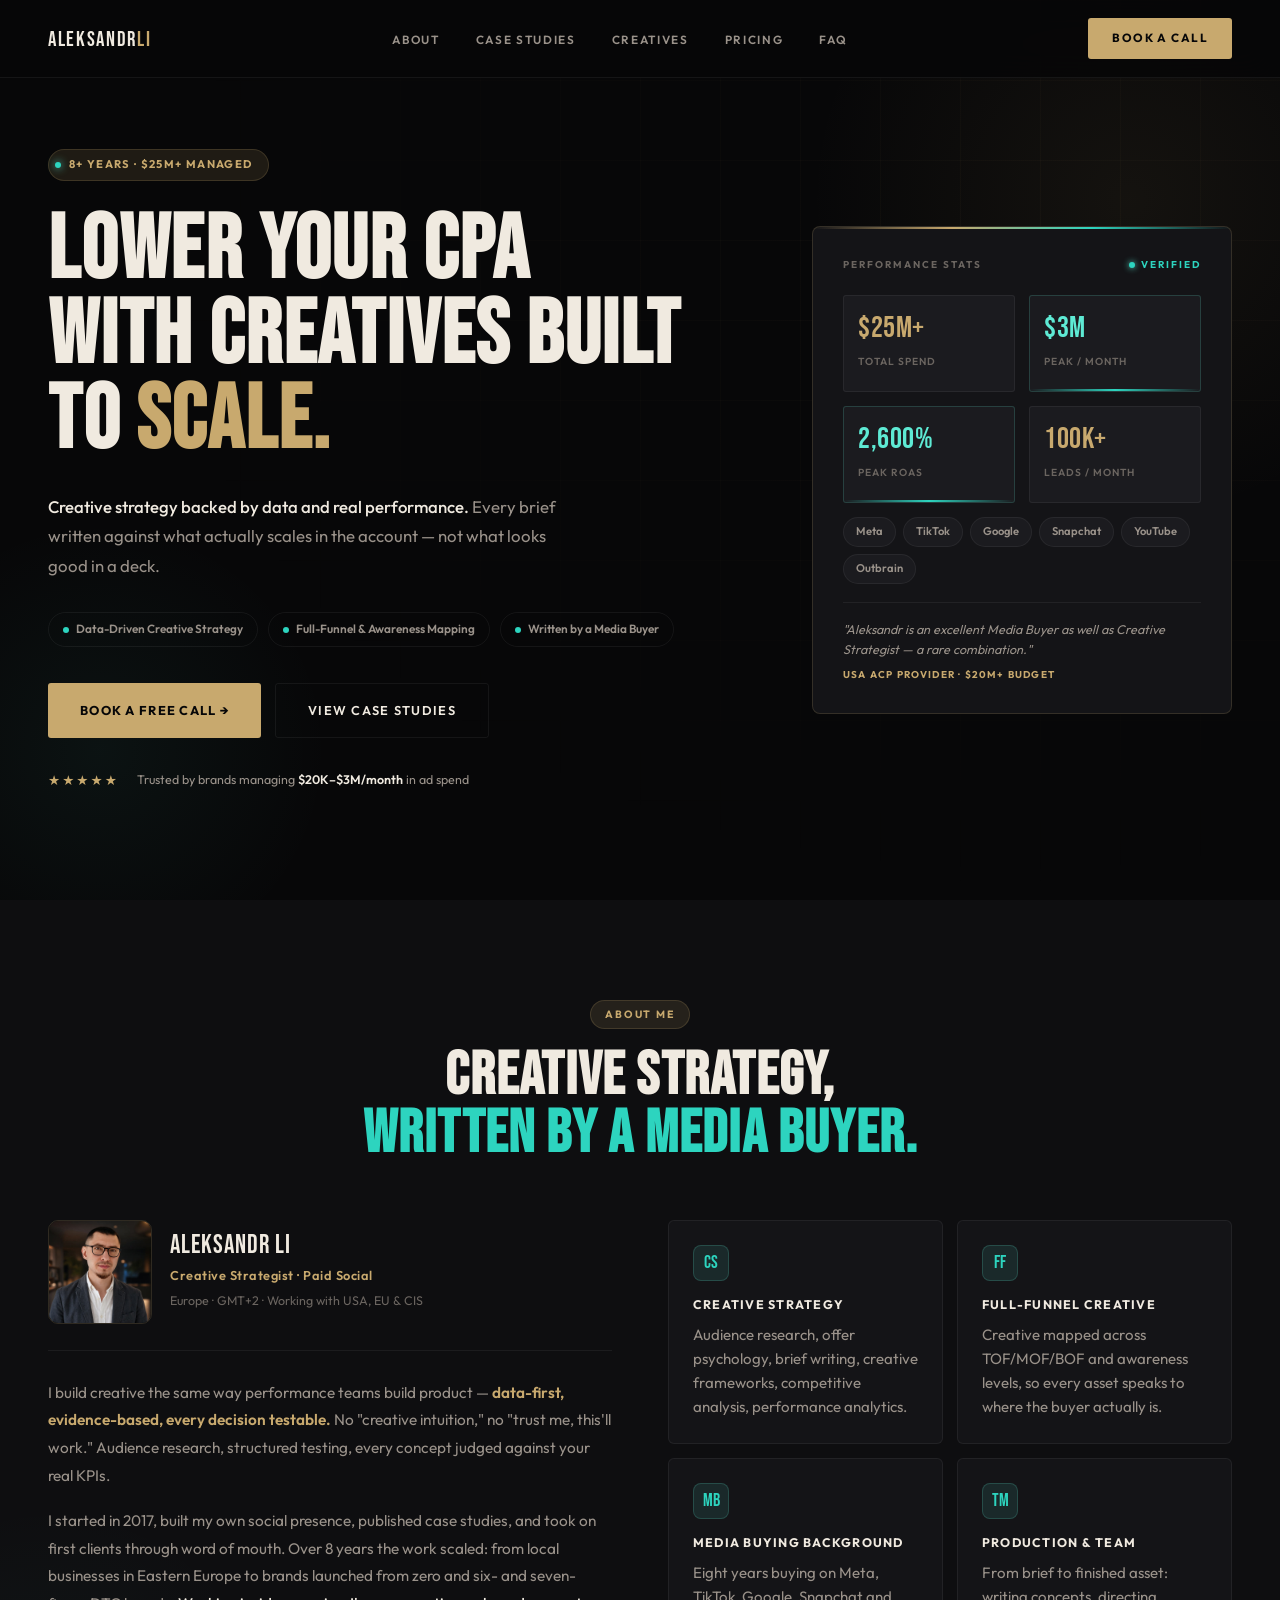
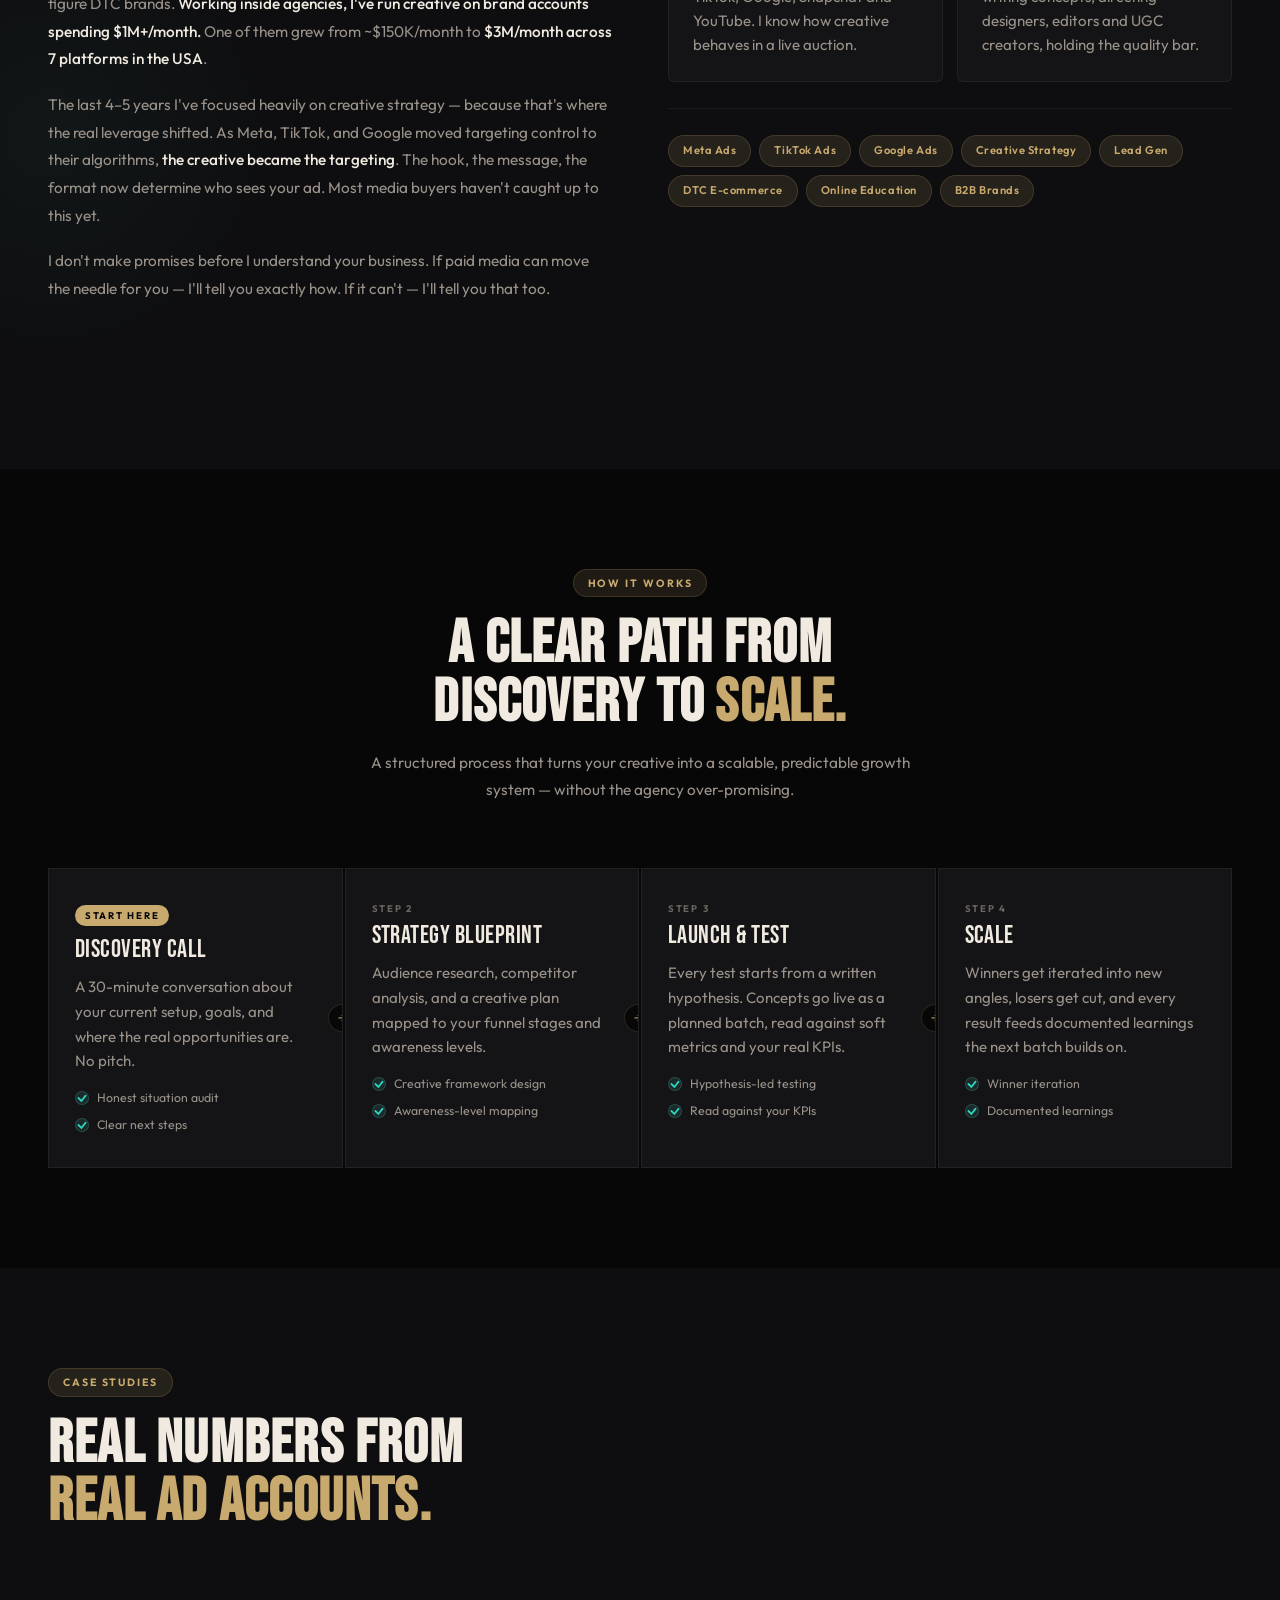
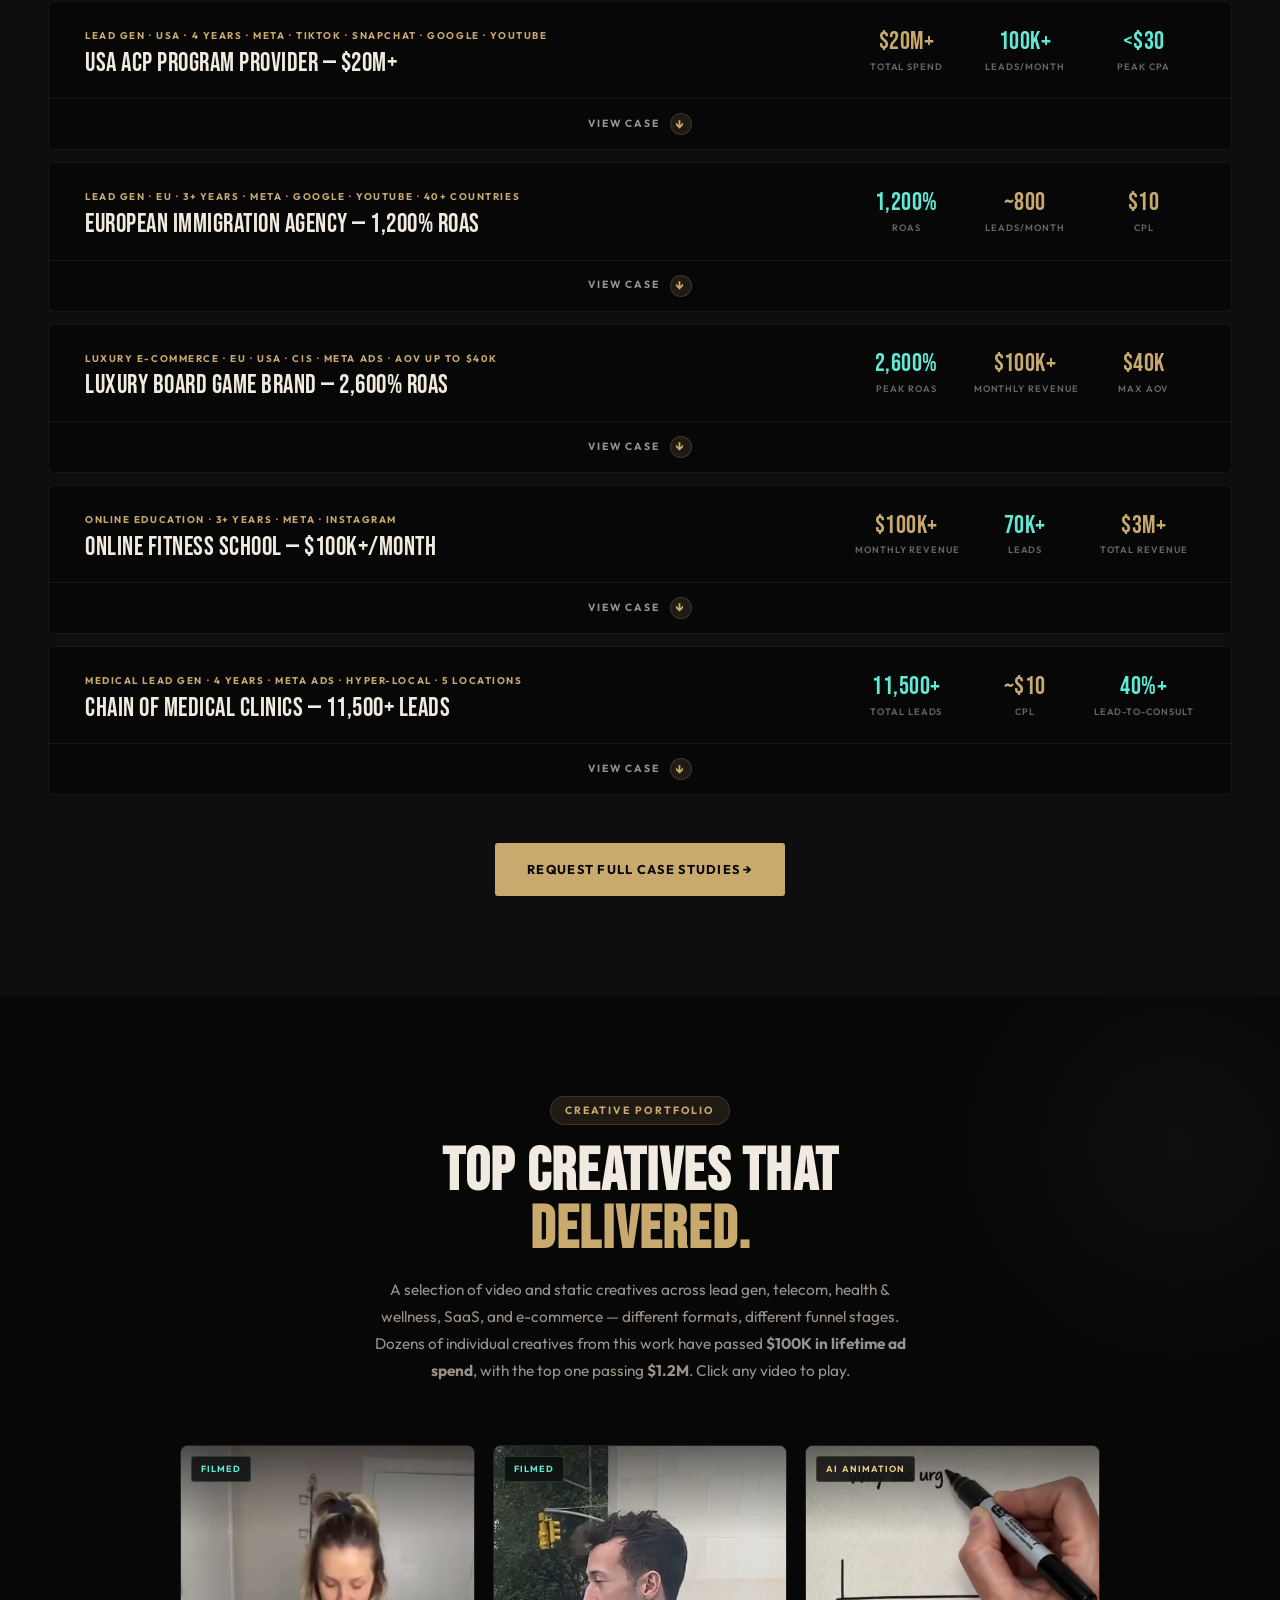
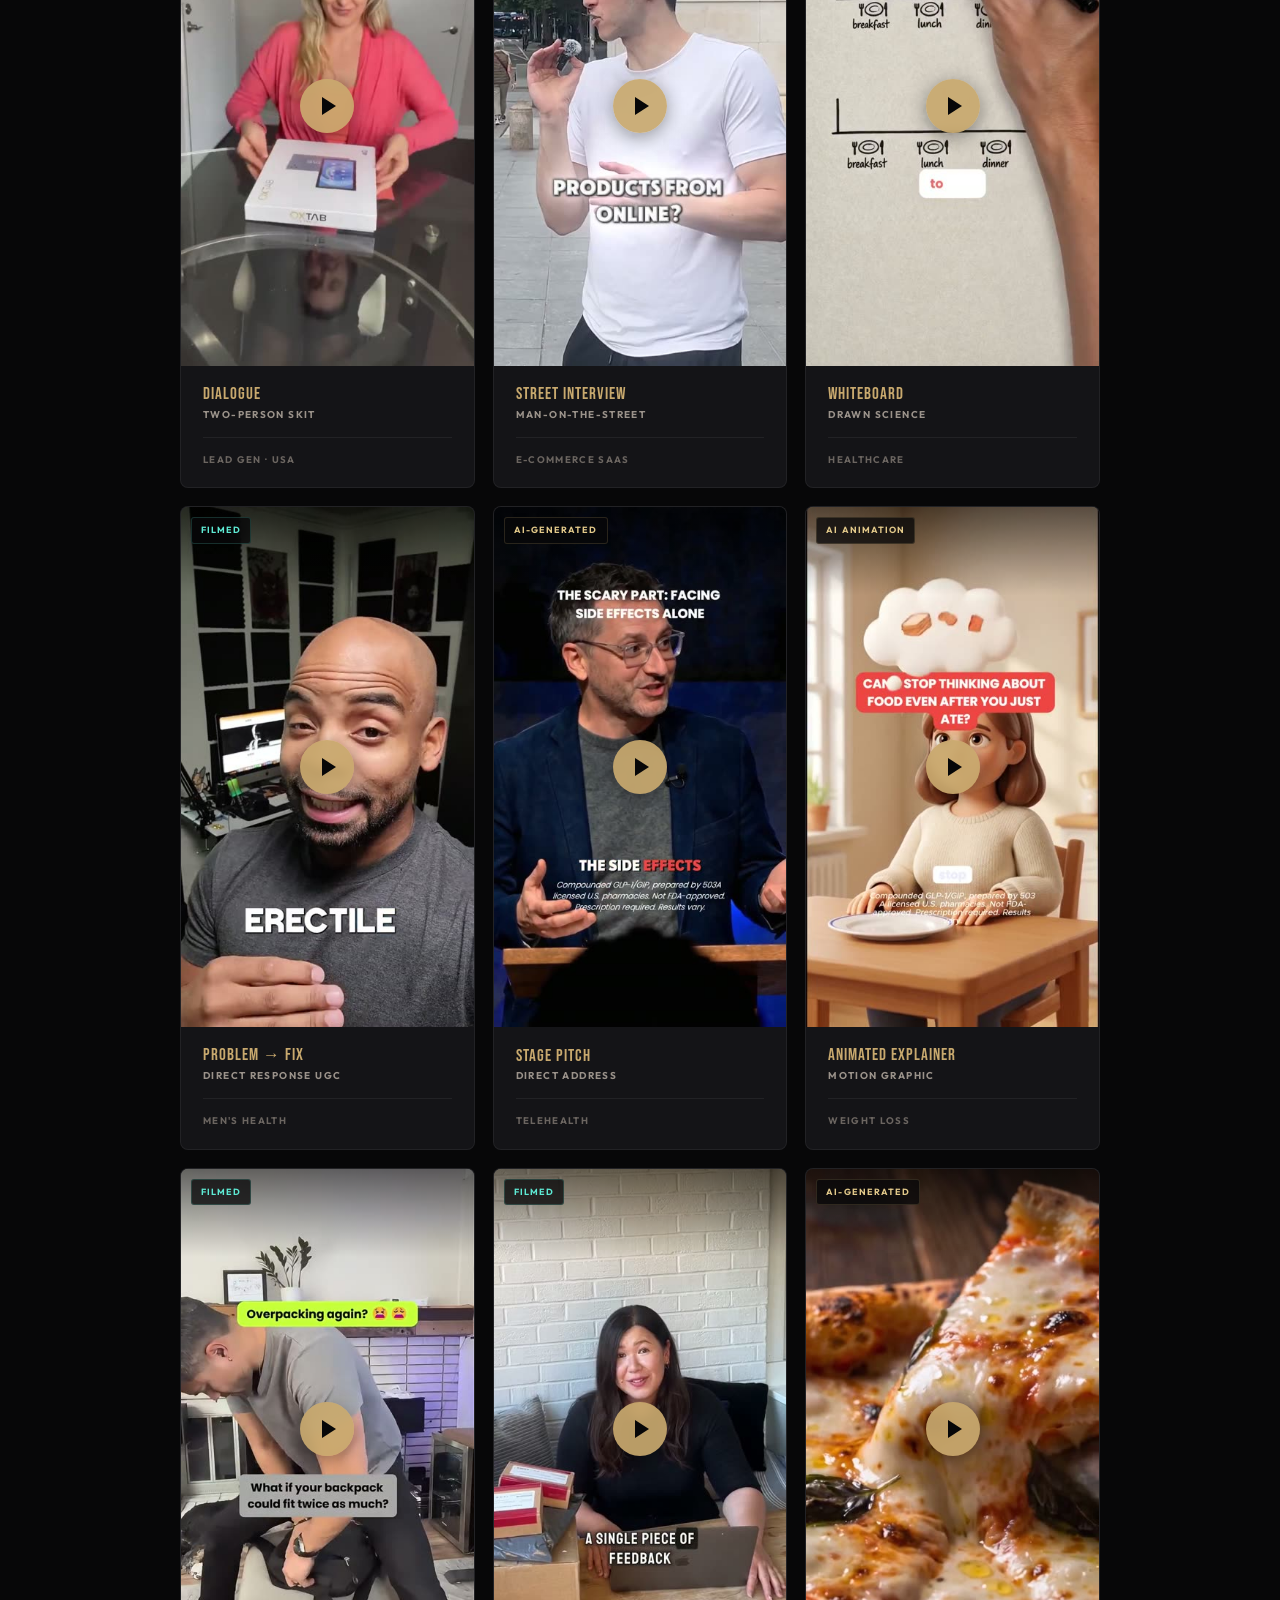
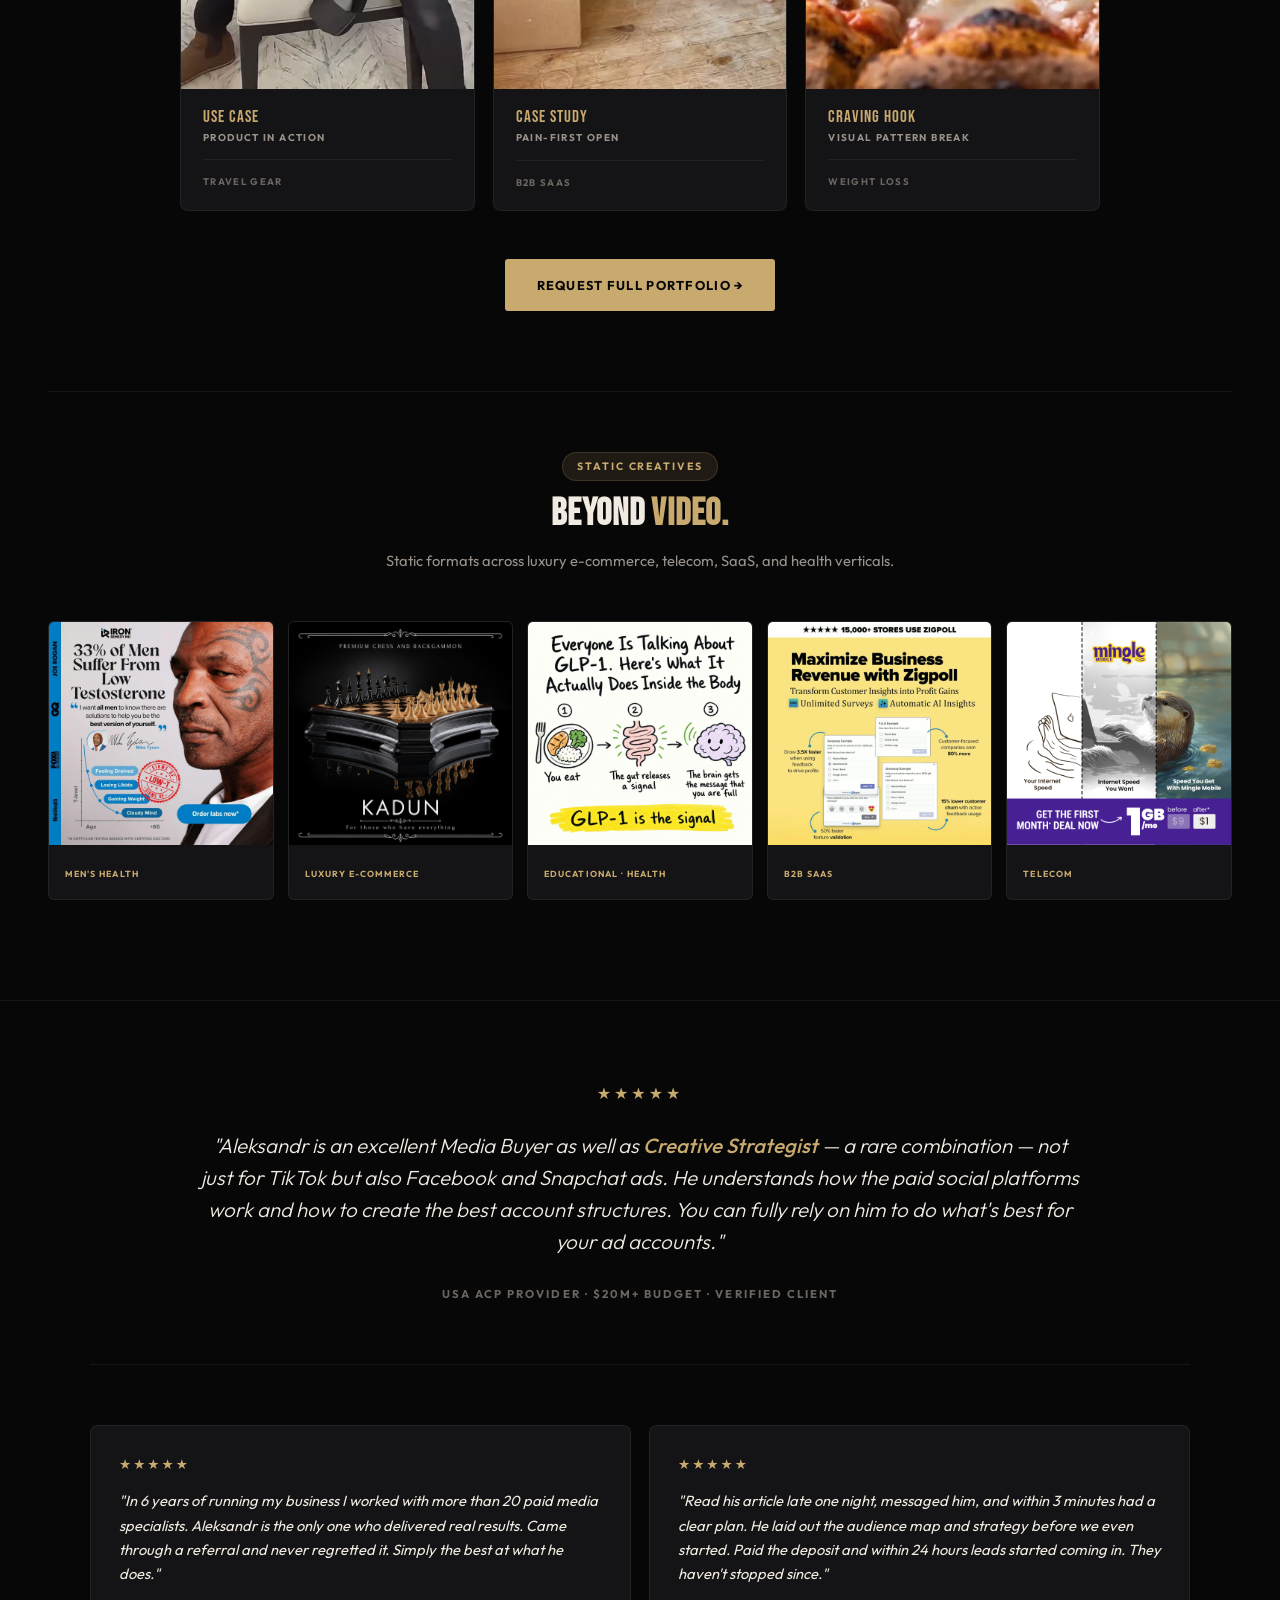
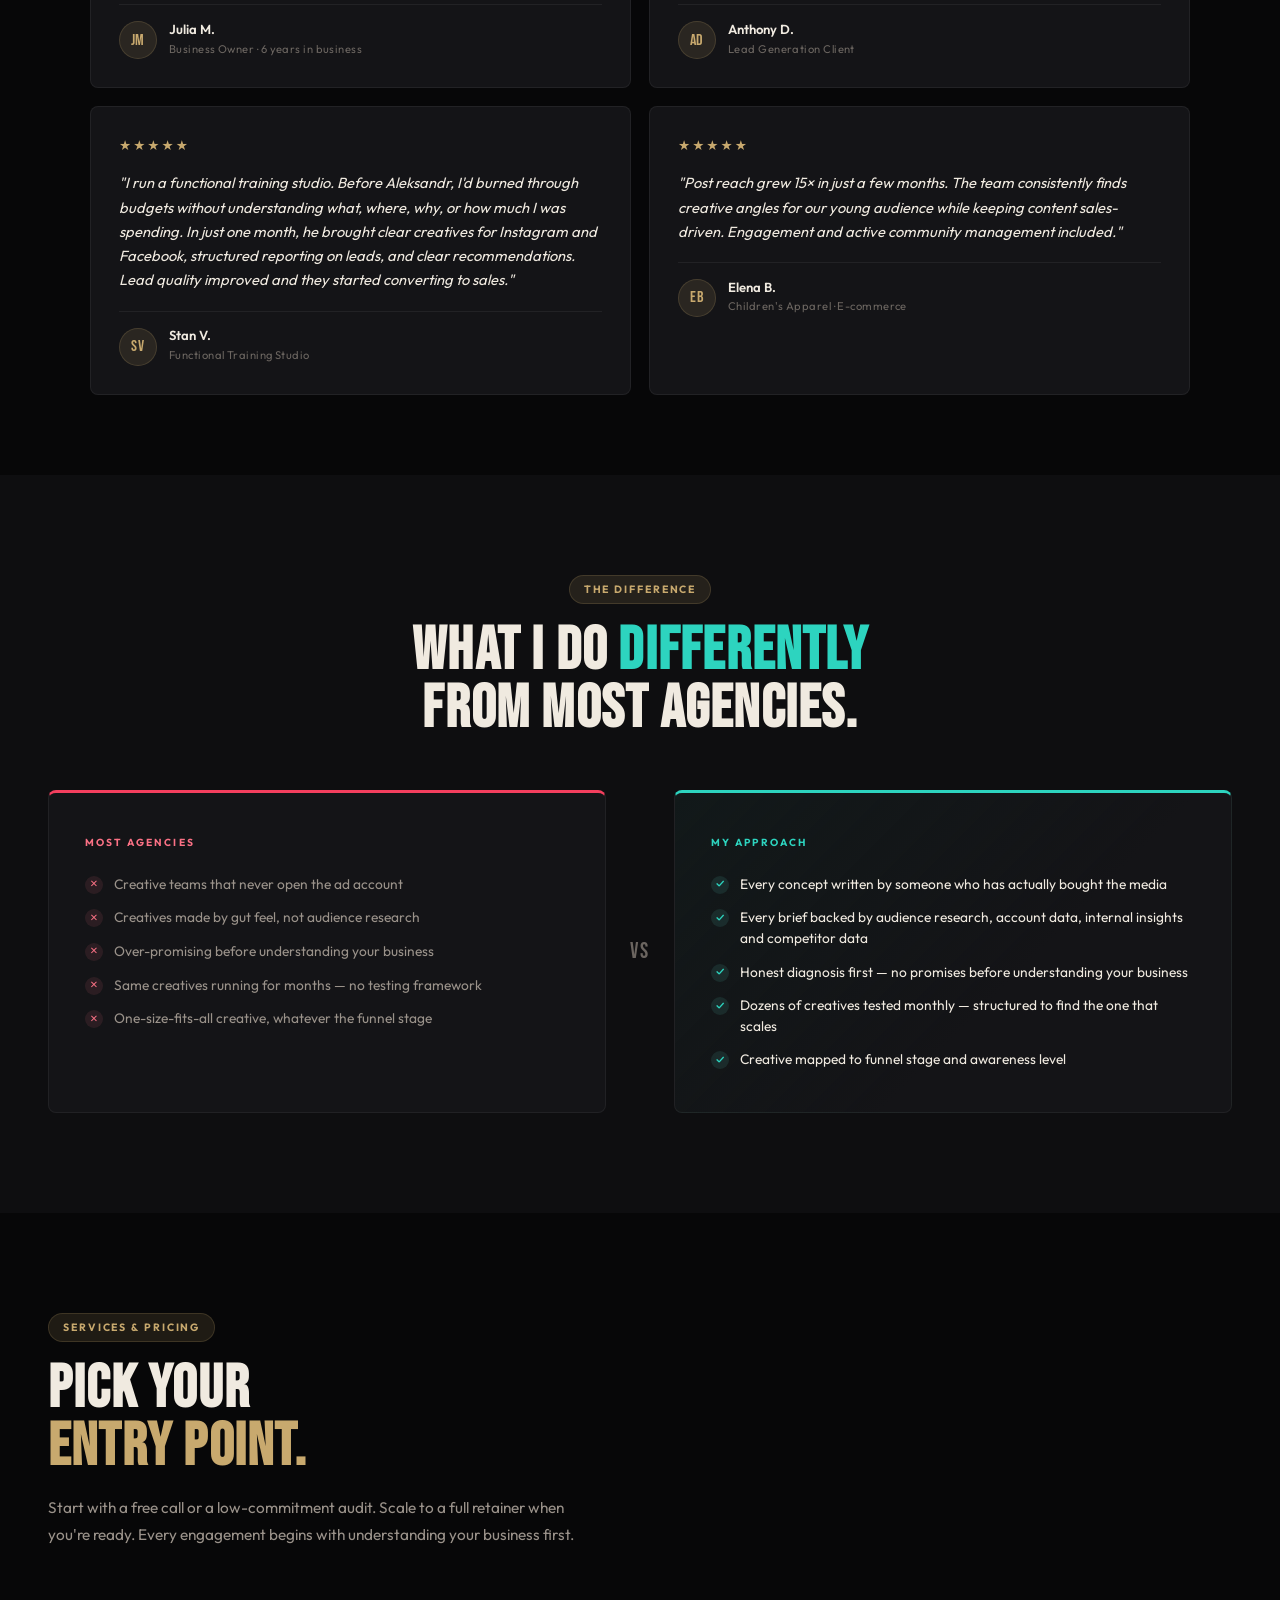
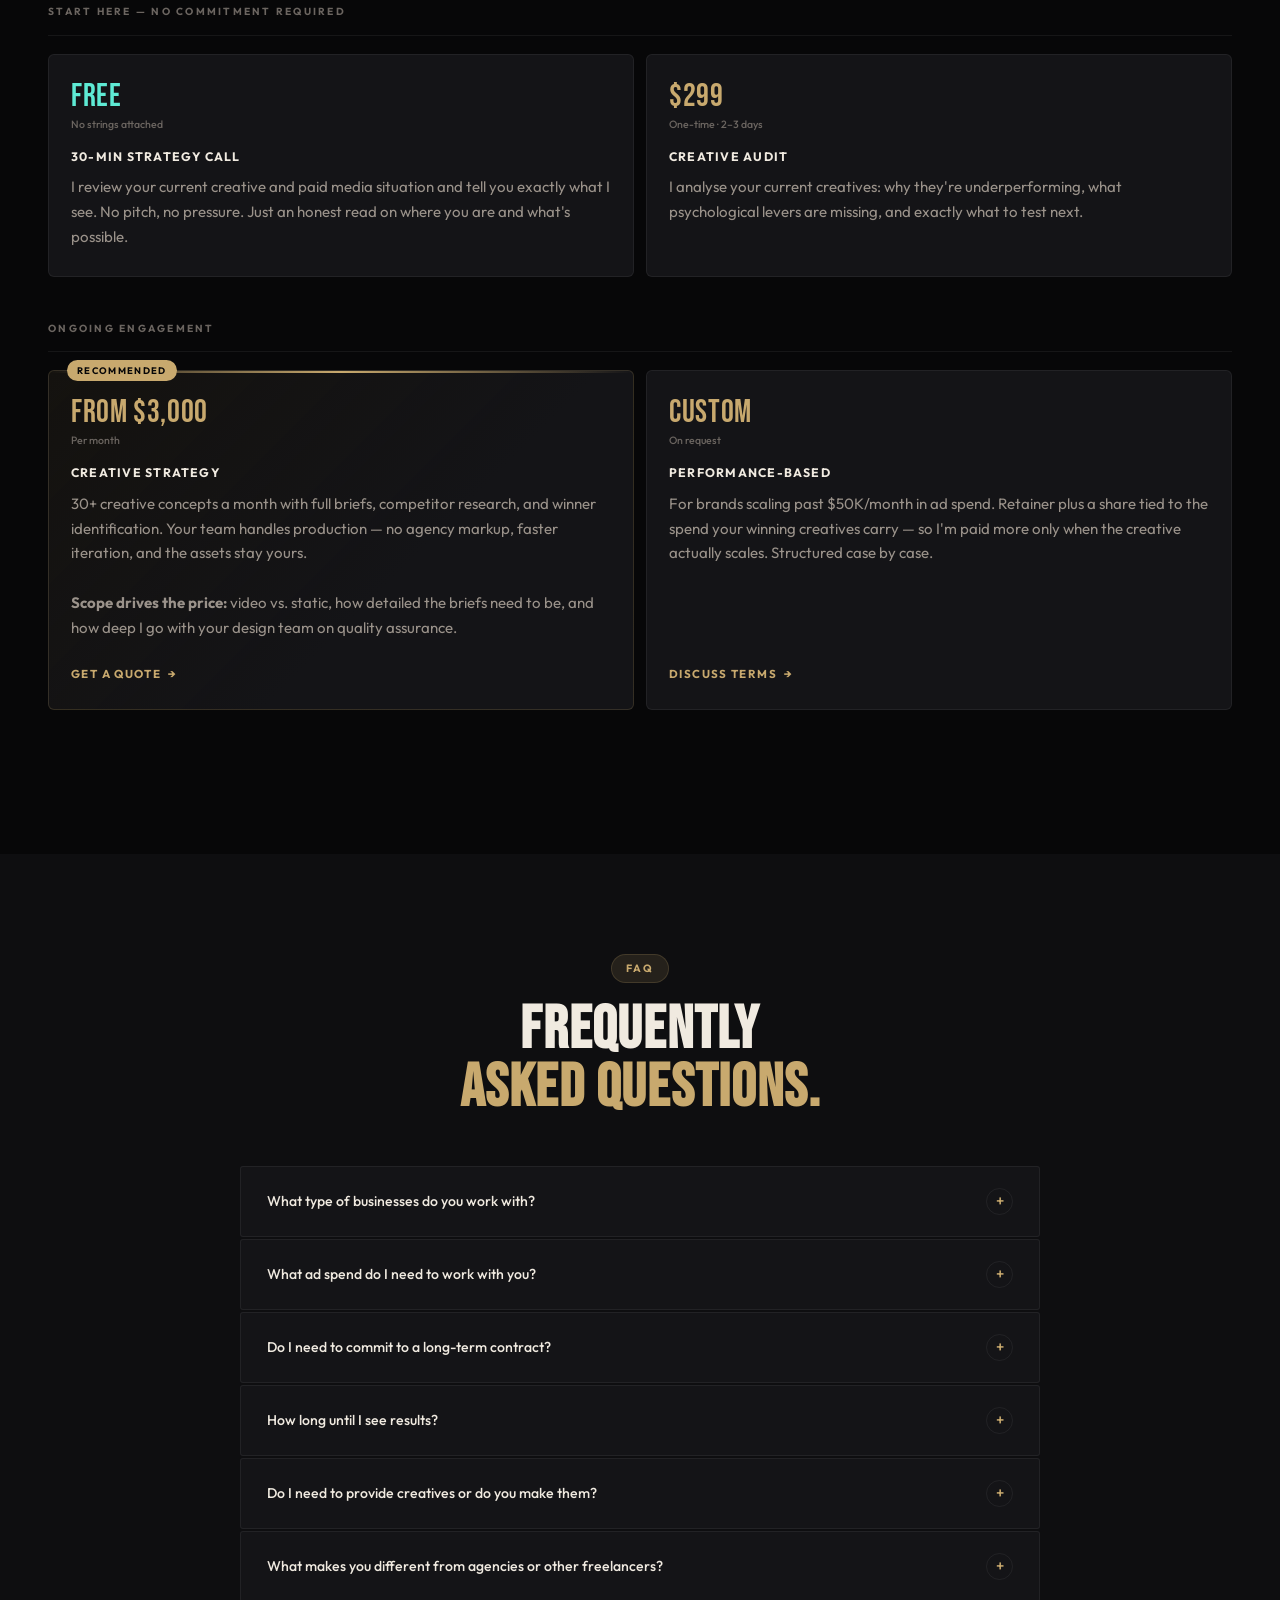
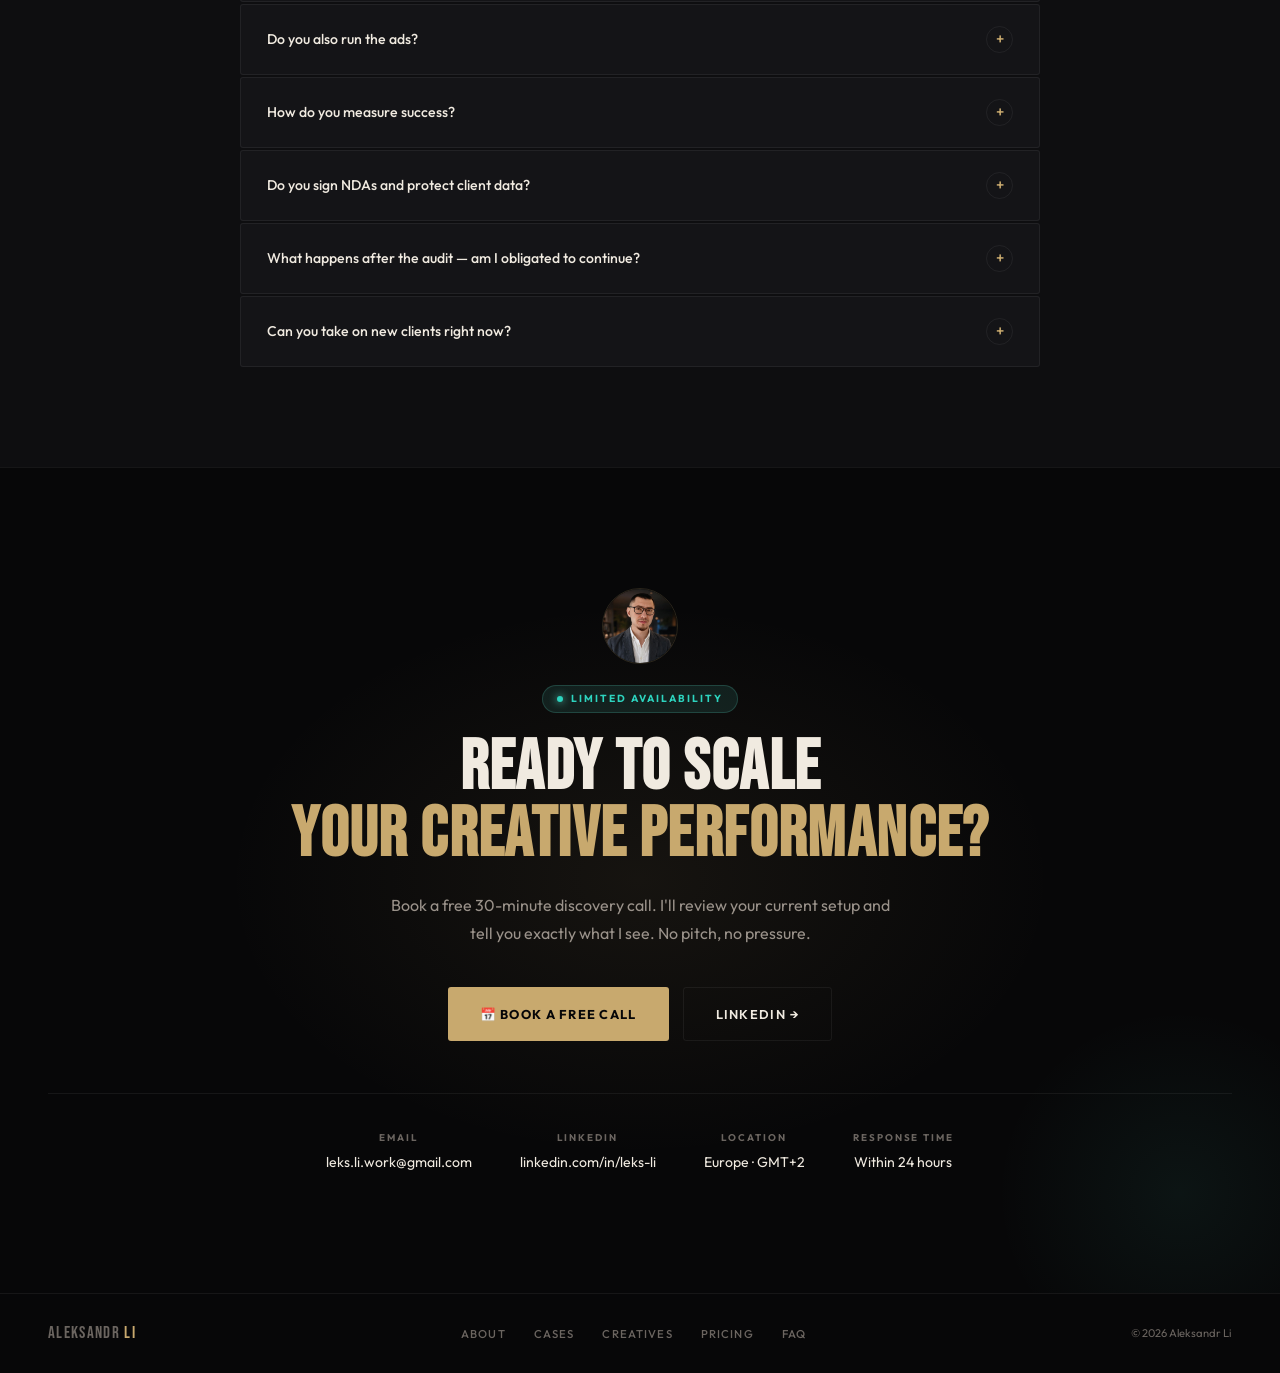
==== commit c6ba19e8: "Swap the two GLP-1 clips for filmed SaaS work Out: the AI street interview and the GLP-1 testimonial" ====
--- a/index.html
+++ b/index.html
@@ -353,18 +353,70 @@
 
       <div class="cv-card text-metric r d1">
         <div class="cv-media">
-          <video src="videos/v10_street_interview_glp1.mp4" poster="images/posters/v10_street_interview_glp1.jpg" muted playsinline preload="none"></video>
-          <div class="cv-play"></div>
-          <span class="pfbadge ai">AI-Generated</span>
+          <video src="videos/v15_street_interview_saas.mp4" poster="images/posters/v15_street_interview_saas.jpg" muted playsinline preload="none"></video>
+          <div class="cv-play"></div>
+          <span class="pfbadge filmed">Filmed</span>
         </div>
         <div class="cv-info">
           <span class="cv-metric">Street Interview</span>
           <span class="cv-metric-lbl">Man-on-the-Street</span>
+          <span class="cv-tag">E-commerce SaaS</span>
+        </div>
+      </div>
+
+      <div class="cv-card text-metric r d2">
+        <div class="cv-media">
+          <video src="videos/v11_whiteboard.mp4" poster="images/posters/v11_whiteboard.jpg" muted playsinline preload="none"></video>
+          <div class="cv-play"></div>
+          <span class="pfbadge ai">AI Animation</span>
+        </div>
+        <div class="cv-info">
+          <span class="cv-metric">Whiteboard</span>
+          <span class="cv-metric-lbl">Drawn Science</span>
+          <span class="cv-tag">Healthcare</span>
+        </div>
+      </div>
+
+      <div class="cv-card text-metric r">
+        <div class="cv-media">
+          <video src="videos/v07_iron.mp4" poster="images/posters/v07_iron.jpg" muted playsinline preload="none"></video>
+          <div class="cv-play"></div>
+          <span class="pfbadge filmed">Filmed</span>
+        </div>
+        <div class="cv-info">
+          <span class="cv-metric">Problem &rarr; Fix</span>
+          <span class="cv-metric-lbl">Direct Response UGC</span>
+          <span class="cv-tag">Men's Health</span>
+        </div>
+      </div>
+
+      <div class="cv-card text-metric r d1">
+        <div class="cv-media">
+          <video src="videos/v13_stage_pitch.mp4" poster="images/posters/v13_stage_pitch.jpg" muted playsinline preload="none"></video>
+          <div class="cv-play"></div>
+          <span class="pfbadge ai">AI-Generated</span>
+        </div>
+        <div class="cv-info">
+          <span class="cv-metric">Stage Pitch</span>
+          <span class="cv-metric-lbl">Direct Address</span>
+          <span class="cv-tag">Telehealth</span>
+        </div>
+      </div>
+
+      <div class="cv-card text-metric r d2">
+        <div class="cv-media">
+          <video src="videos/v12_animated_explainer.mp4" poster="images/posters/v12_animated_explainer.jpg" muted playsinline preload="none"></video>
+          <div class="cv-play"></div>
+          <span class="pfbadge ai">AI Animation</span>
+        </div>
+        <div class="cv-info">
+          <span class="cv-metric">Animated Explainer</span>
+          <span class="cv-metric-lbl">Motion Graphic</span>
           <span class="cv-tag">Weight Loss</span>
         </div>
       </div>
 
-      <div class="cv-card text-metric r d2">
+      <div class="cv-card text-metric r">
         <div class="cv-media">
           <video src="videos/v09_titantrek.mp4" poster="images/posters/v09_titantrek.jpg" muted playsinline preload="none"></video>
           <div class="cv-play"></div>
@@ -377,68 +429,16 @@
         </div>
       </div>
 
-      <div class="cv-card text-metric r">
-        <div class="cv-media">
-          <video src="videos/v07_iron.mp4" poster="images/posters/v07_iron.jpg" muted playsinline preload="none"></video>
+      <div class="cv-card text-metric r d1">
+        <div class="cv-media">
+          <video src="videos/v16_case_study_saas.mp4" poster="images/posters/v16_case_study_saas.jpg" muted playsinline preload="none"></video>
           <div class="cv-play"></div>
           <span class="pfbadge filmed">Filmed</span>
         </div>
         <div class="cv-info">
-          <span class="cv-metric">Problem &rarr; Fix</span>
-          <span class="cv-metric-lbl">Direct Response UGC</span>
-          <span class="cv-tag">Men's Health</span>
-        </div>
-      </div>
-
-      <div class="cv-card text-metric r d1">
-        <div class="cv-media">
-          <video src="videos/v11_whiteboard.mp4" poster="images/posters/v11_whiteboard.jpg" muted playsinline preload="none"></video>
-          <div class="cv-play"></div>
-          <span class="pfbadge ai">AI Animation</span>
-        </div>
-        <div class="cv-info">
-          <span class="cv-metric">Whiteboard</span>
-          <span class="cv-metric-lbl">Drawn Science</span>
-          <span class="cv-tag">Healthcare</span>
-        </div>
-      </div>
-
-      <div class="cv-card text-metric r d2">
-        <div class="cv-media">
-          <video src="videos/v12_animated_explainer.mp4" poster="images/posters/v12_animated_explainer.jpg" muted playsinline preload="none"></video>
-          <div class="cv-play"></div>
-          <span class="pfbadge ai">AI Animation</span>
-        </div>
-        <div class="cv-info">
-          <span class="cv-metric">Animated Explainer</span>
-          <span class="cv-metric-lbl">Motion Graphic</span>
-          <span class="cv-tag">Weight Loss</span>
-        </div>
-      </div>
-
-      <div class="cv-card text-metric r">
-        <div class="cv-media">
-          <video src="videos/v06_glp1.mp4" poster="images/posters/v06_glp1.jpg" muted playsinline preload="none"></video>
-          <div class="cv-play"></div>
-          <span class="pfbadge filmed">Filmed</span>
-        </div>
-        <div class="cv-info">
-          <span class="cv-metric">Testimonial</span>
-          <span class="cv-metric-lbl">Direct Response UGC</span>
-          <span class="cv-tag">Health &amp; Wellness</span>
-        </div>
-      </div>
-
-      <div class="cv-card text-metric r d1">
-        <div class="cv-media">
-          <video src="videos/v13_stage_pitch.mp4" poster="images/posters/v13_stage_pitch.jpg" muted playsinline preload="none"></video>
-          <div class="cv-play"></div>
-          <span class="pfbadge ai">AI-Generated</span>
-        </div>
-        <div class="cv-info">
-          <span class="cv-metric">Stage Pitch</span>
-          <span class="cv-metric-lbl">Direct Address</span>
-          <span class="cv-tag">Telehealth</span>
+          <span class="cv-metric">Case Study</span>
+          <span class="cv-metric-lbl">Pain-First Open</span>
+          <span class="cv-tag">B2B SaaS</span>
         </div>
       </div>
 
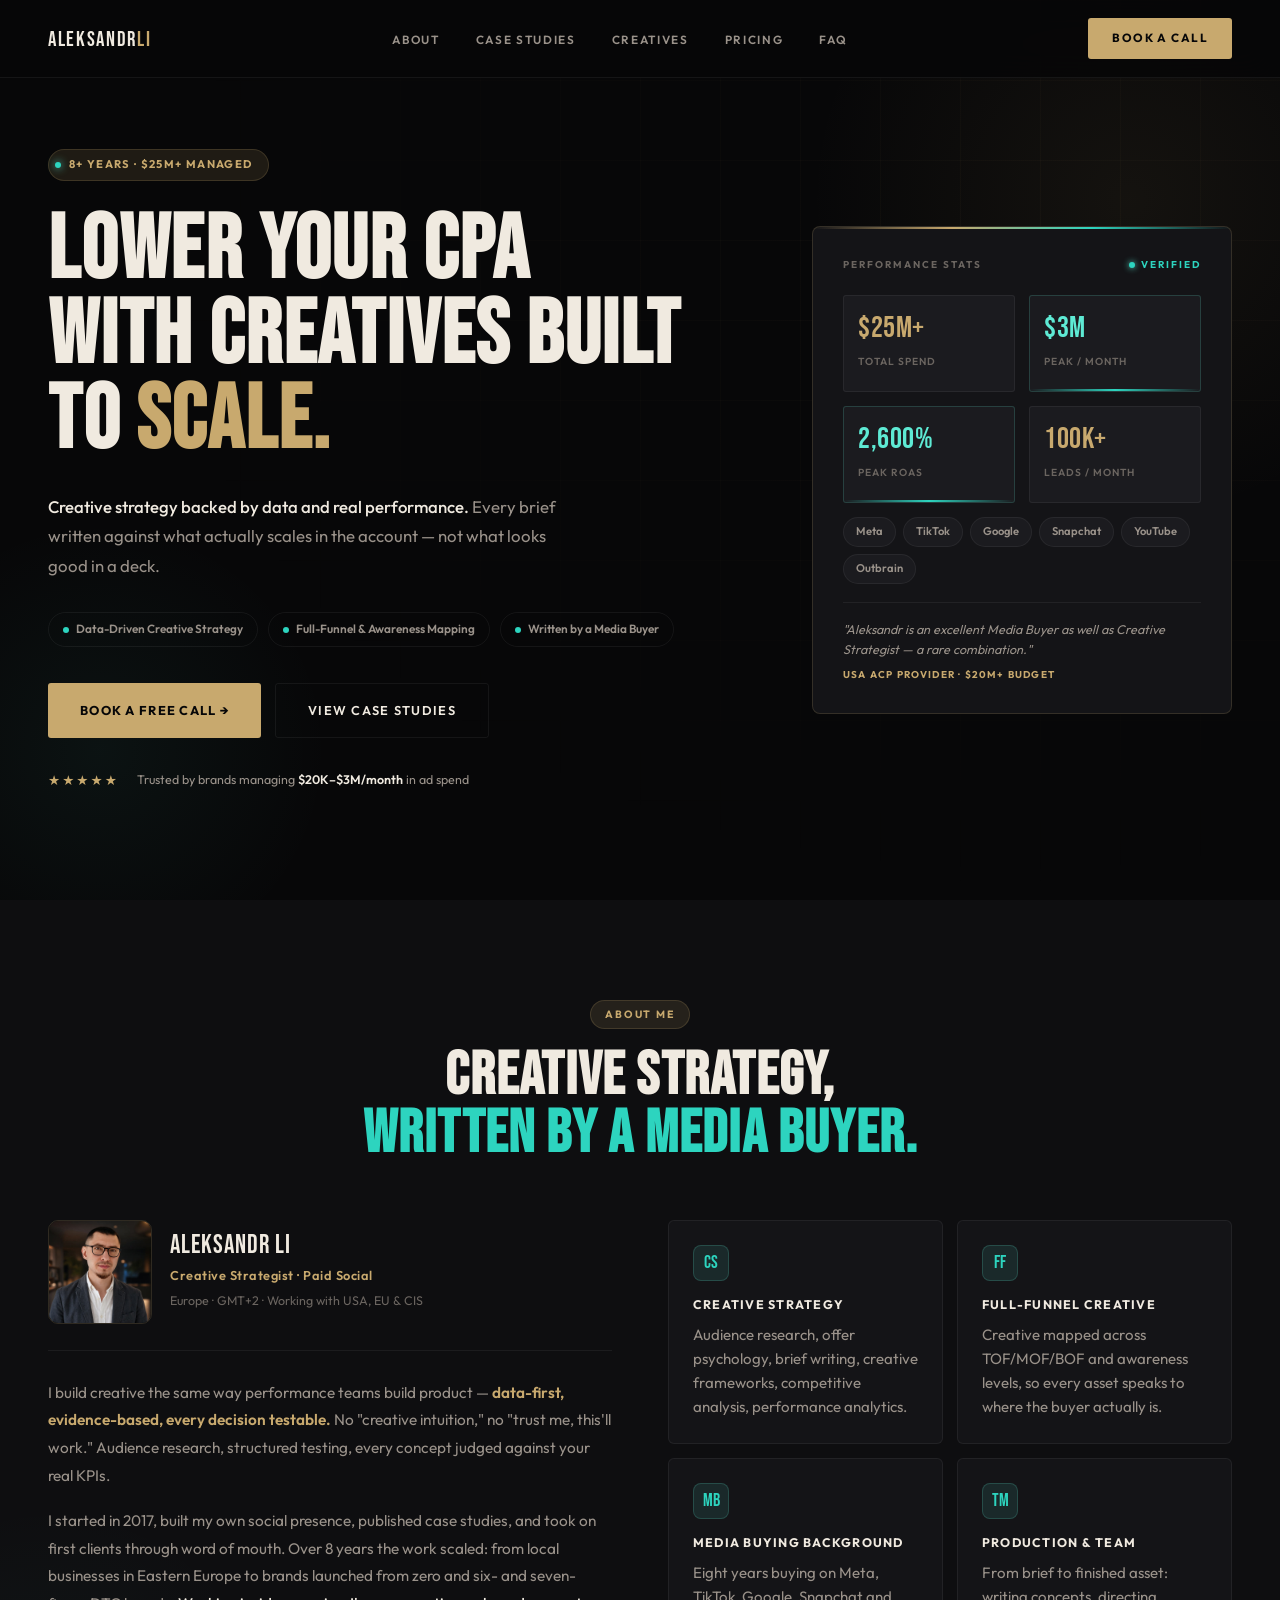
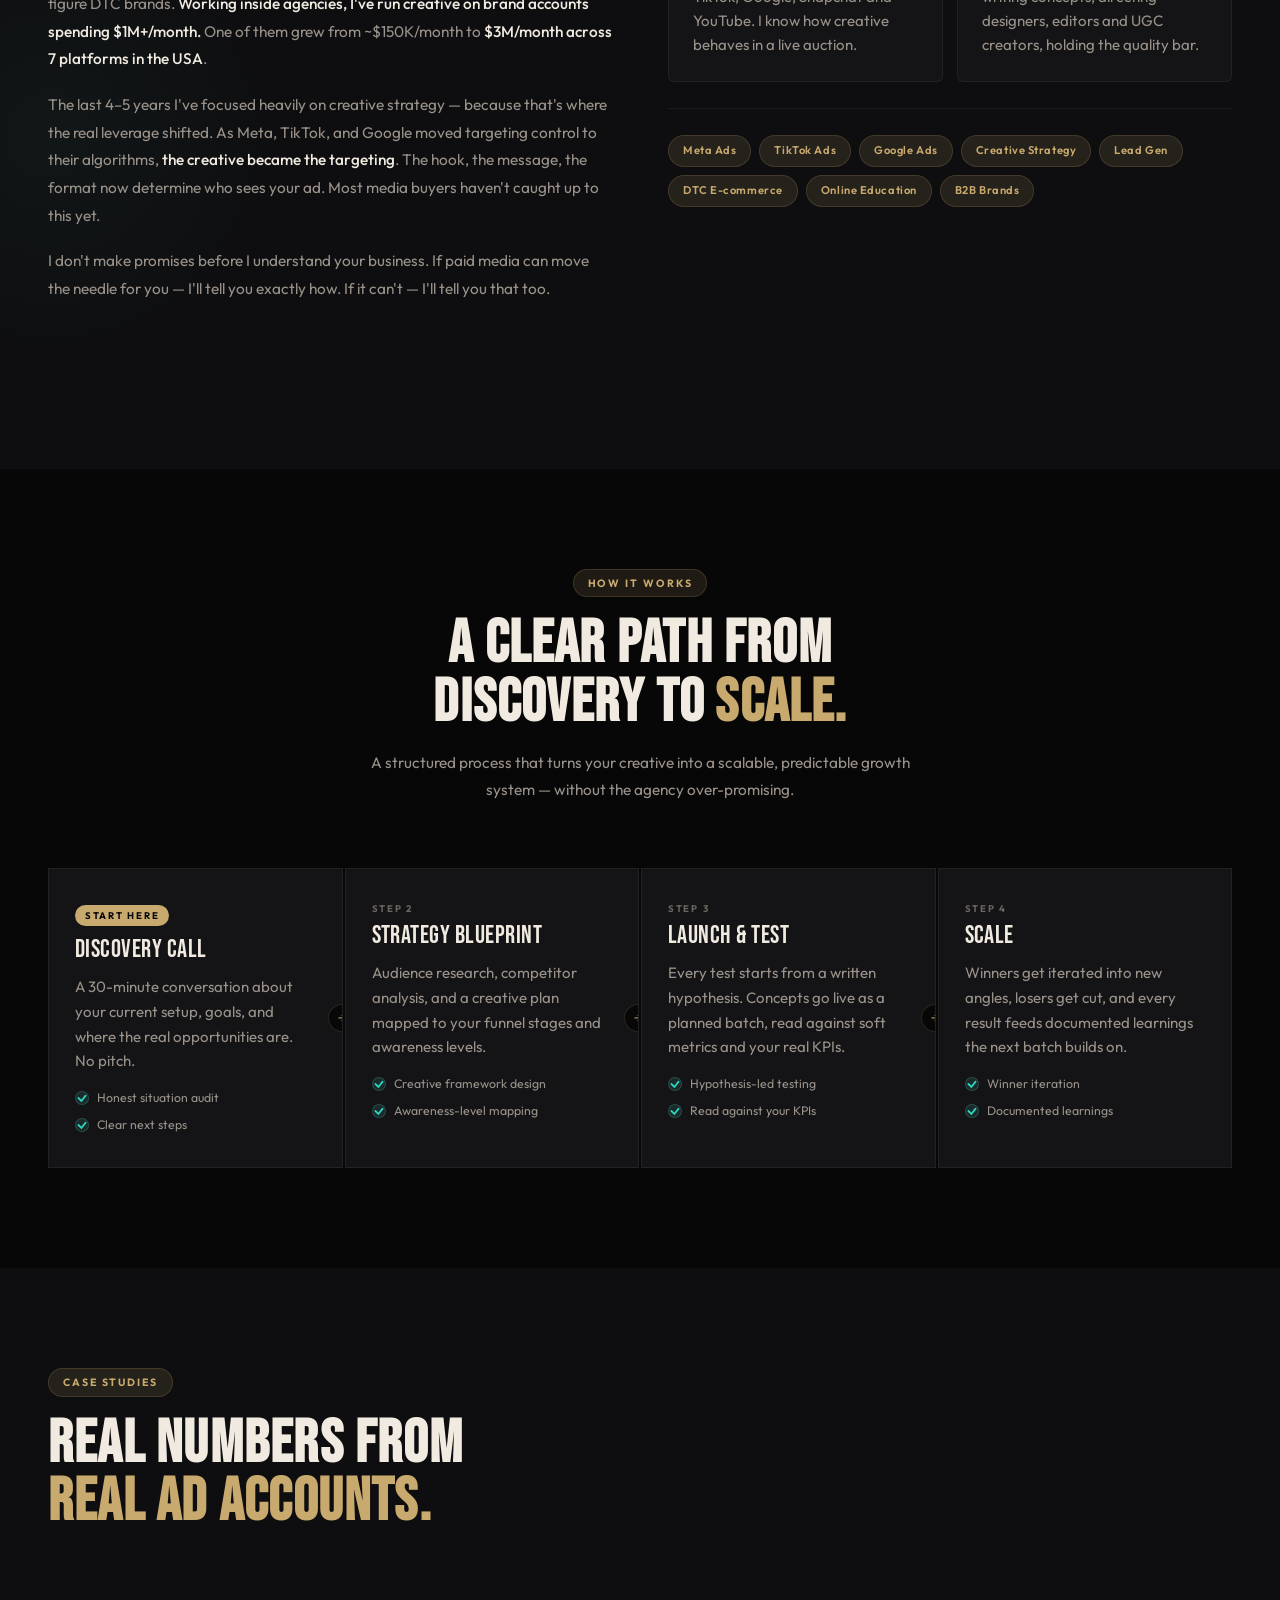
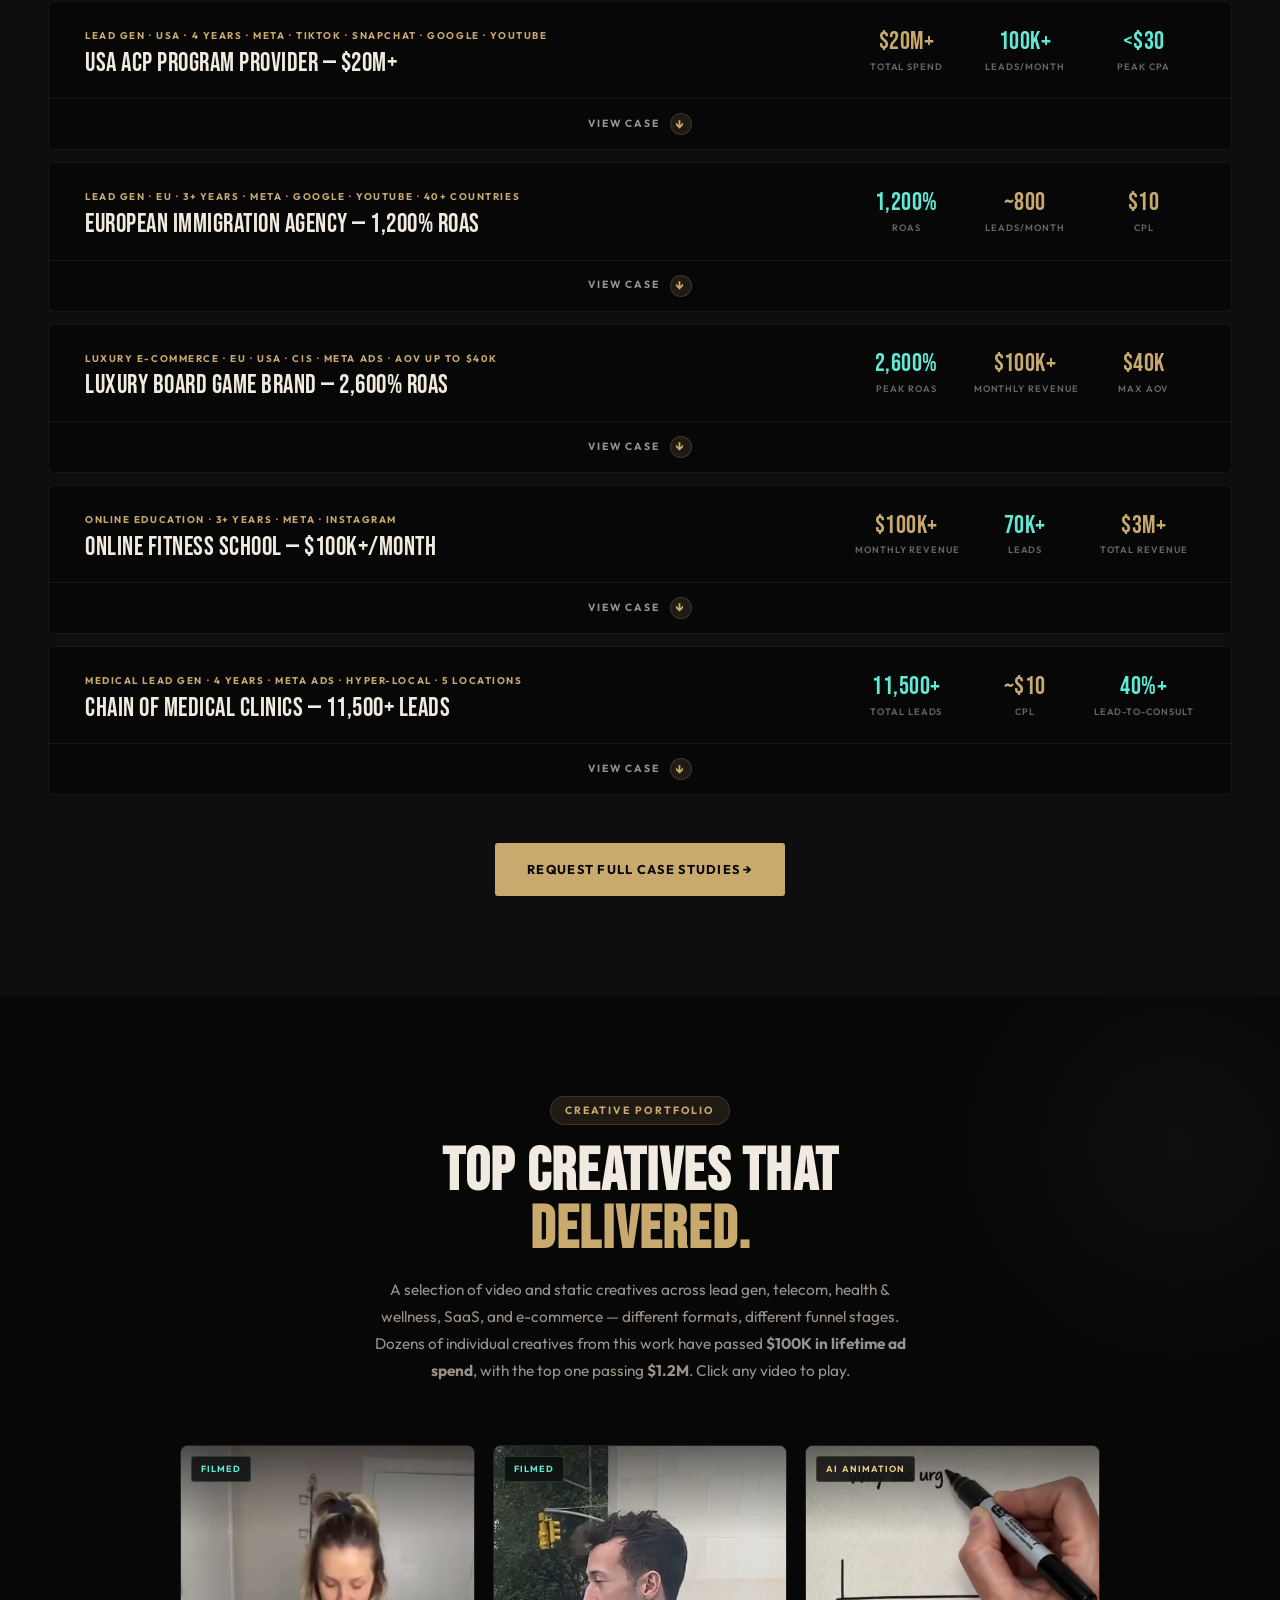
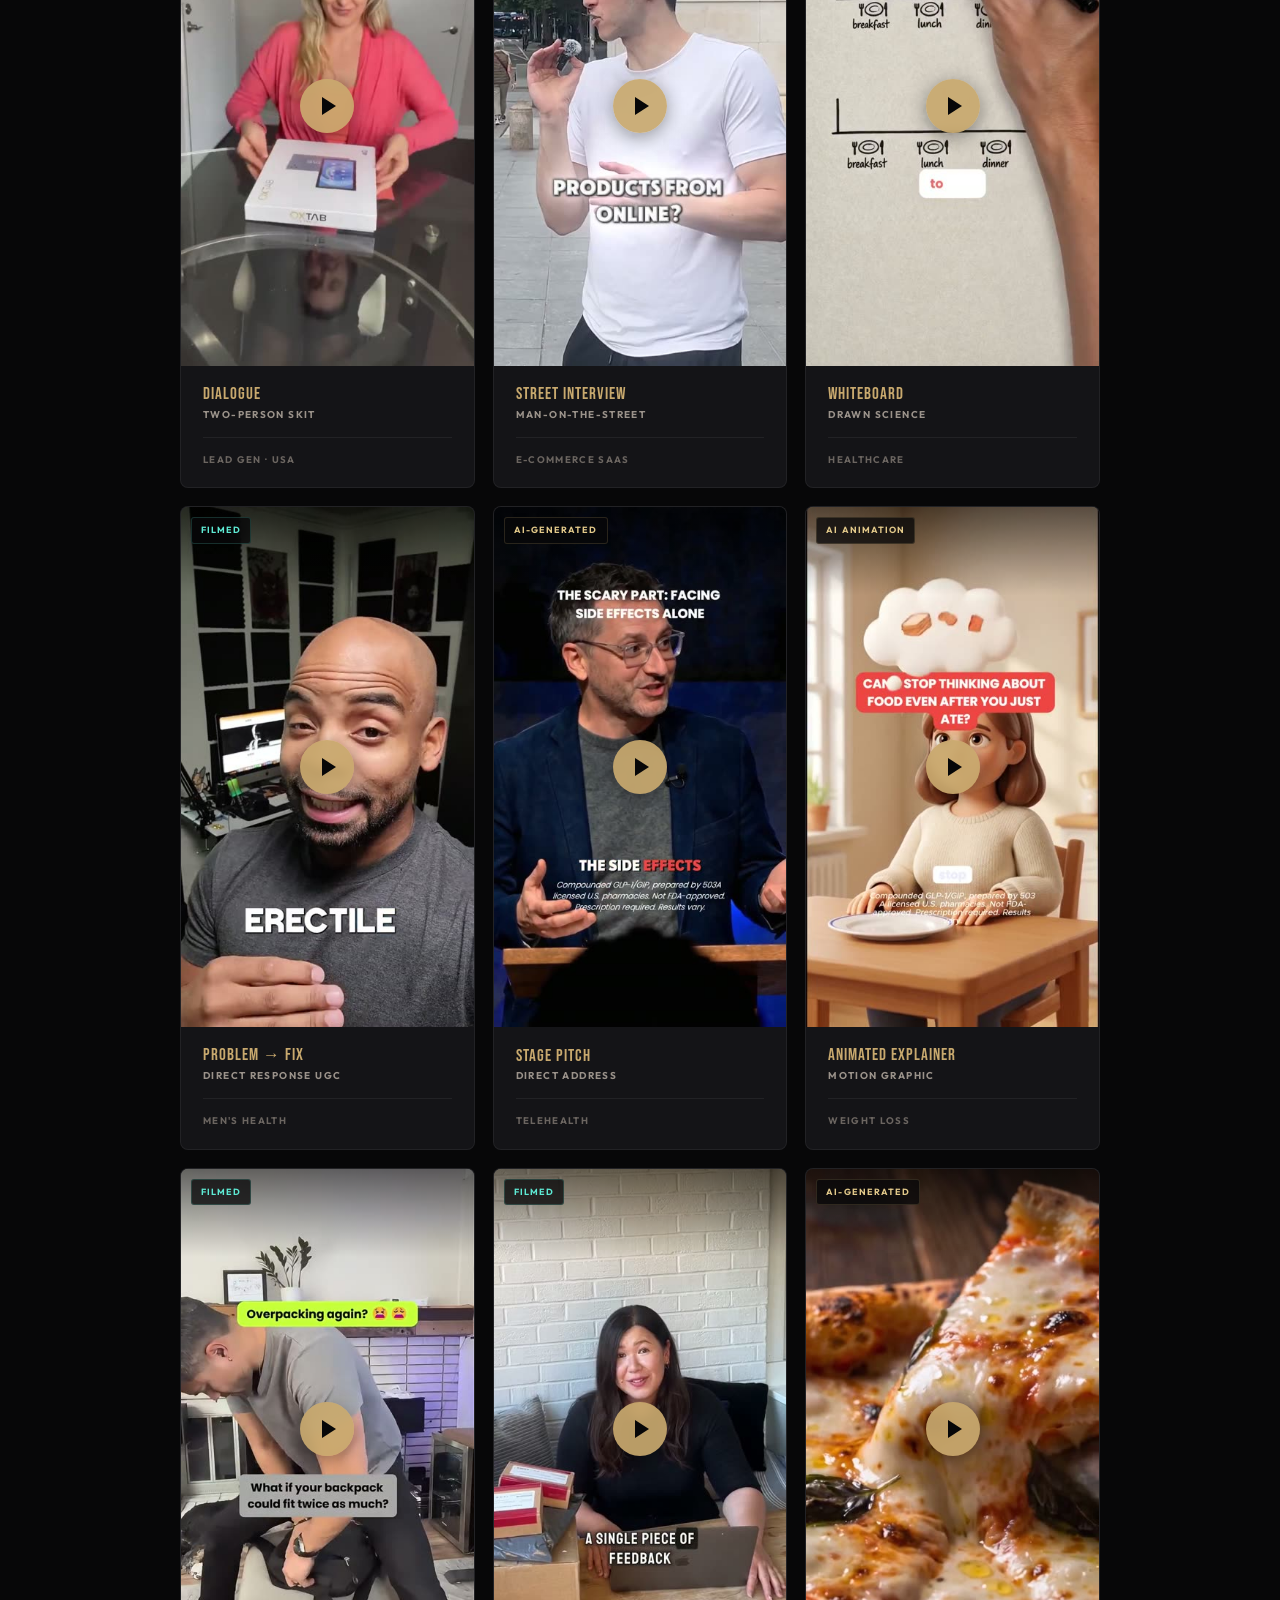
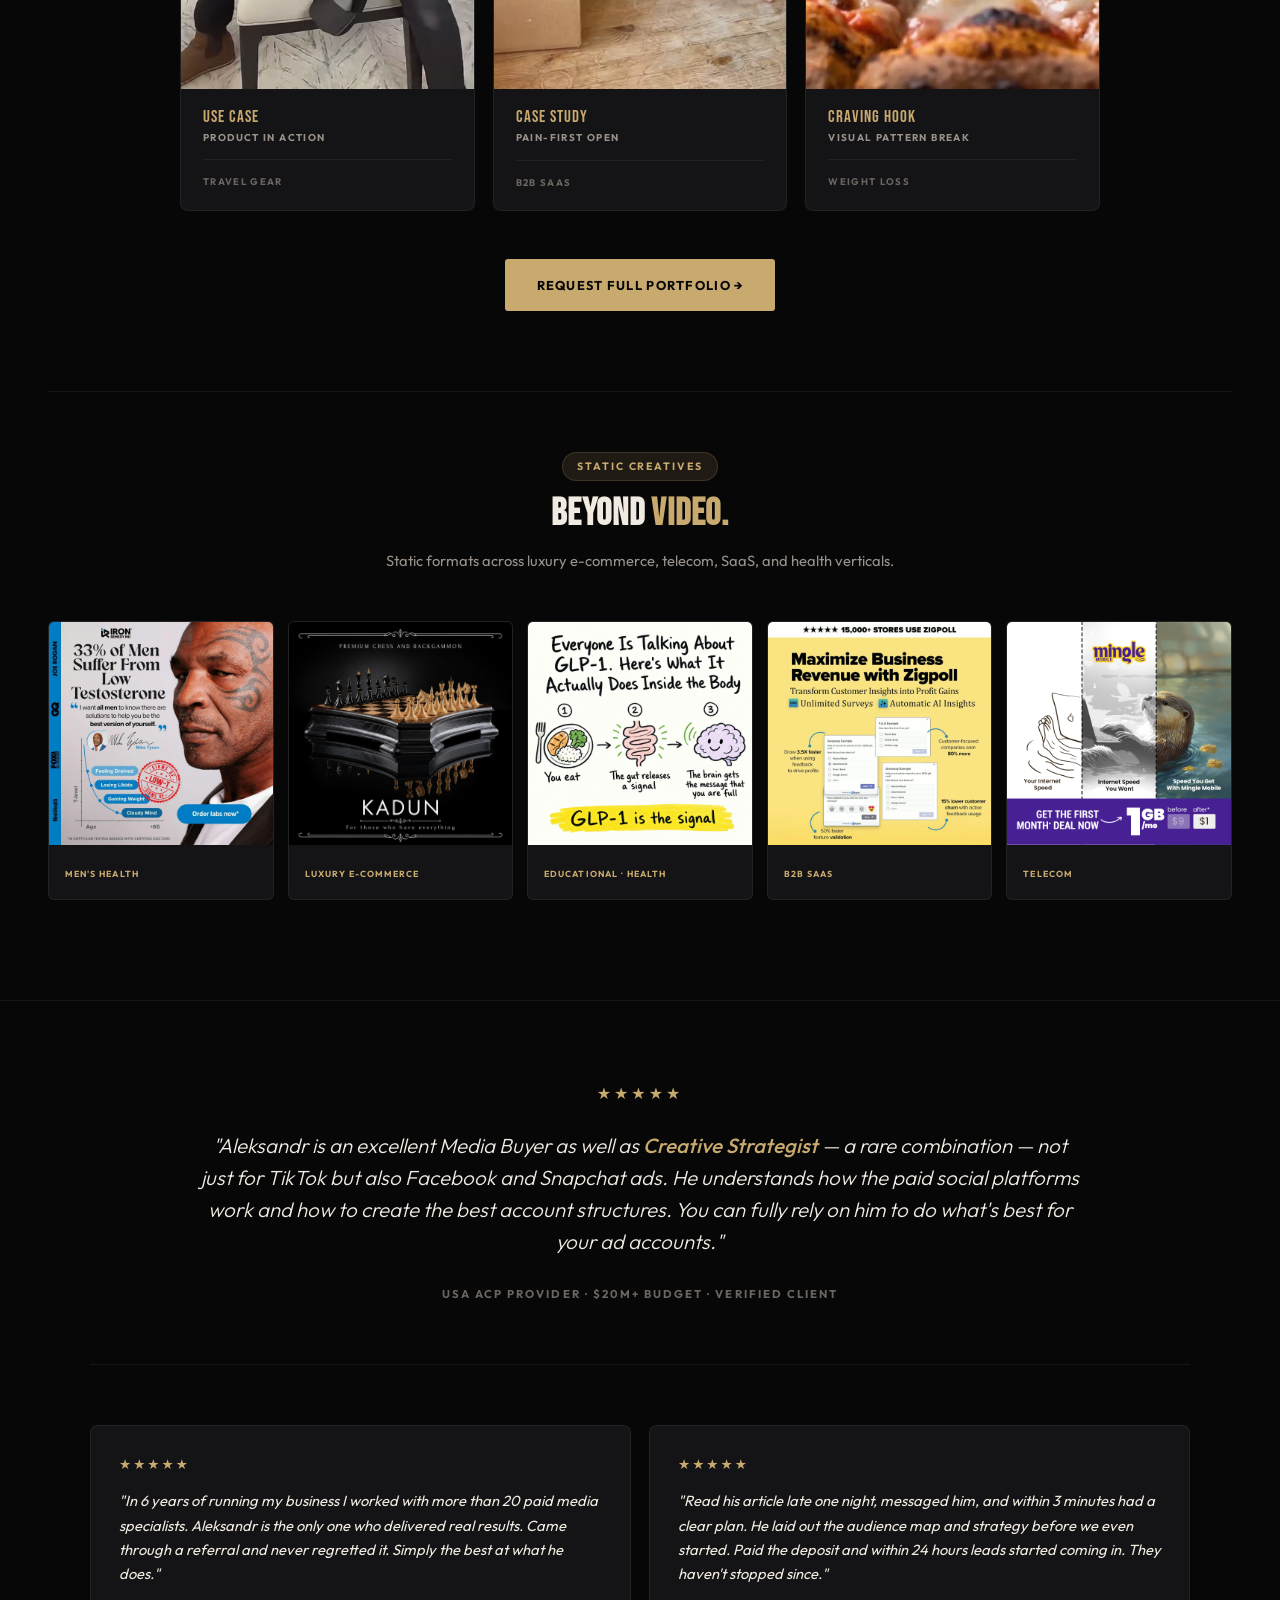
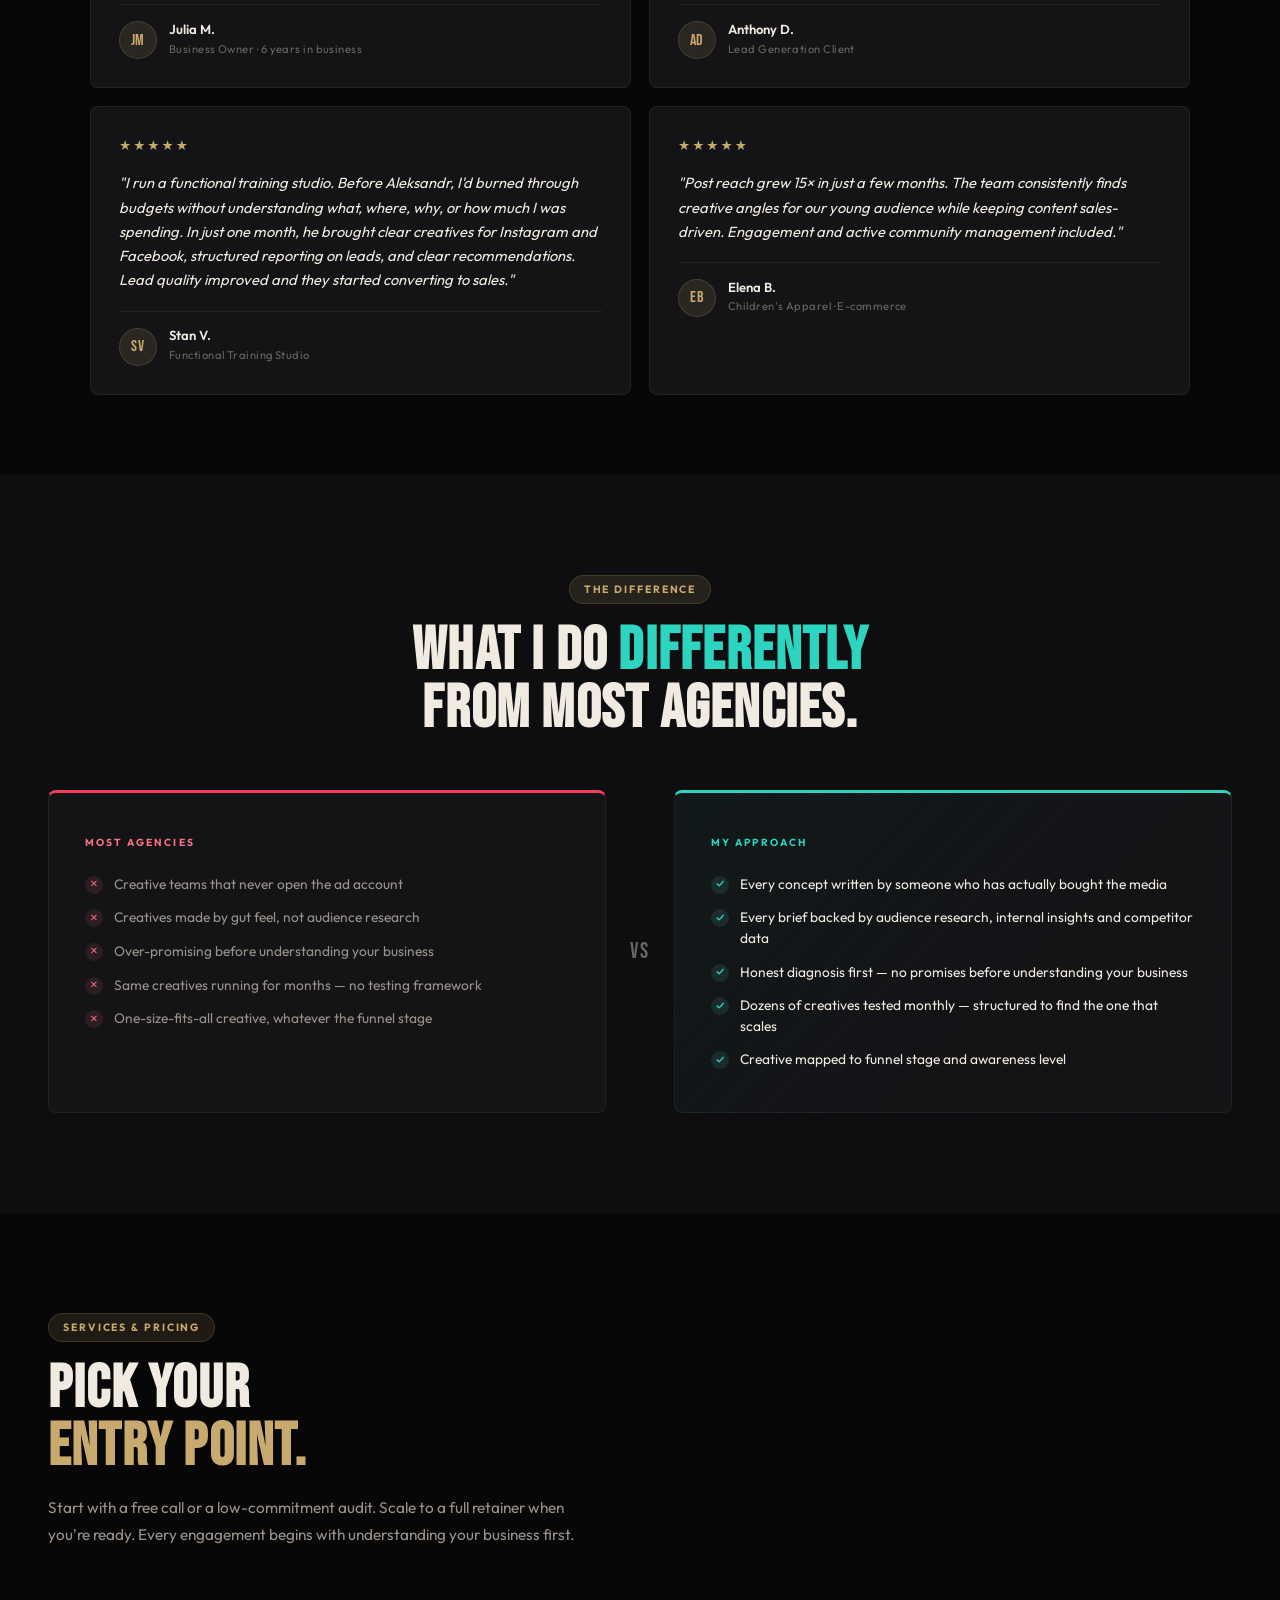
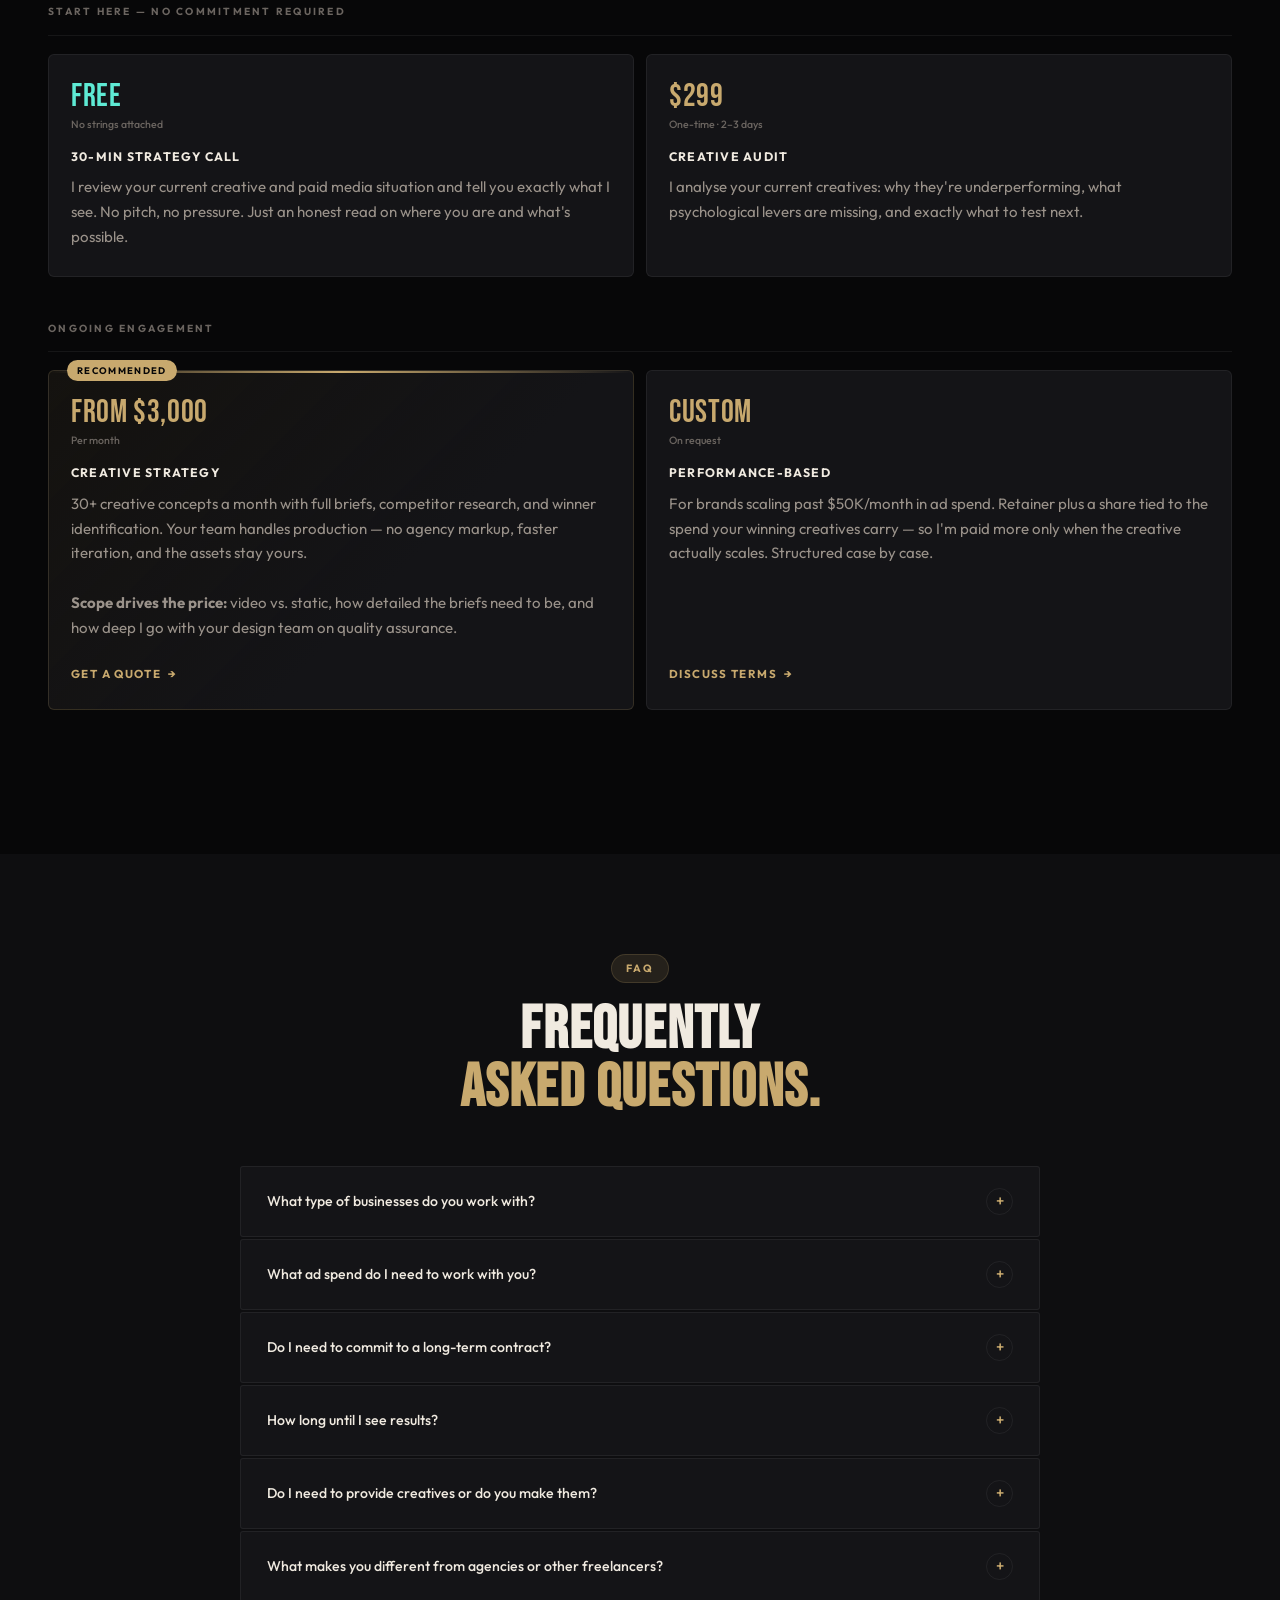
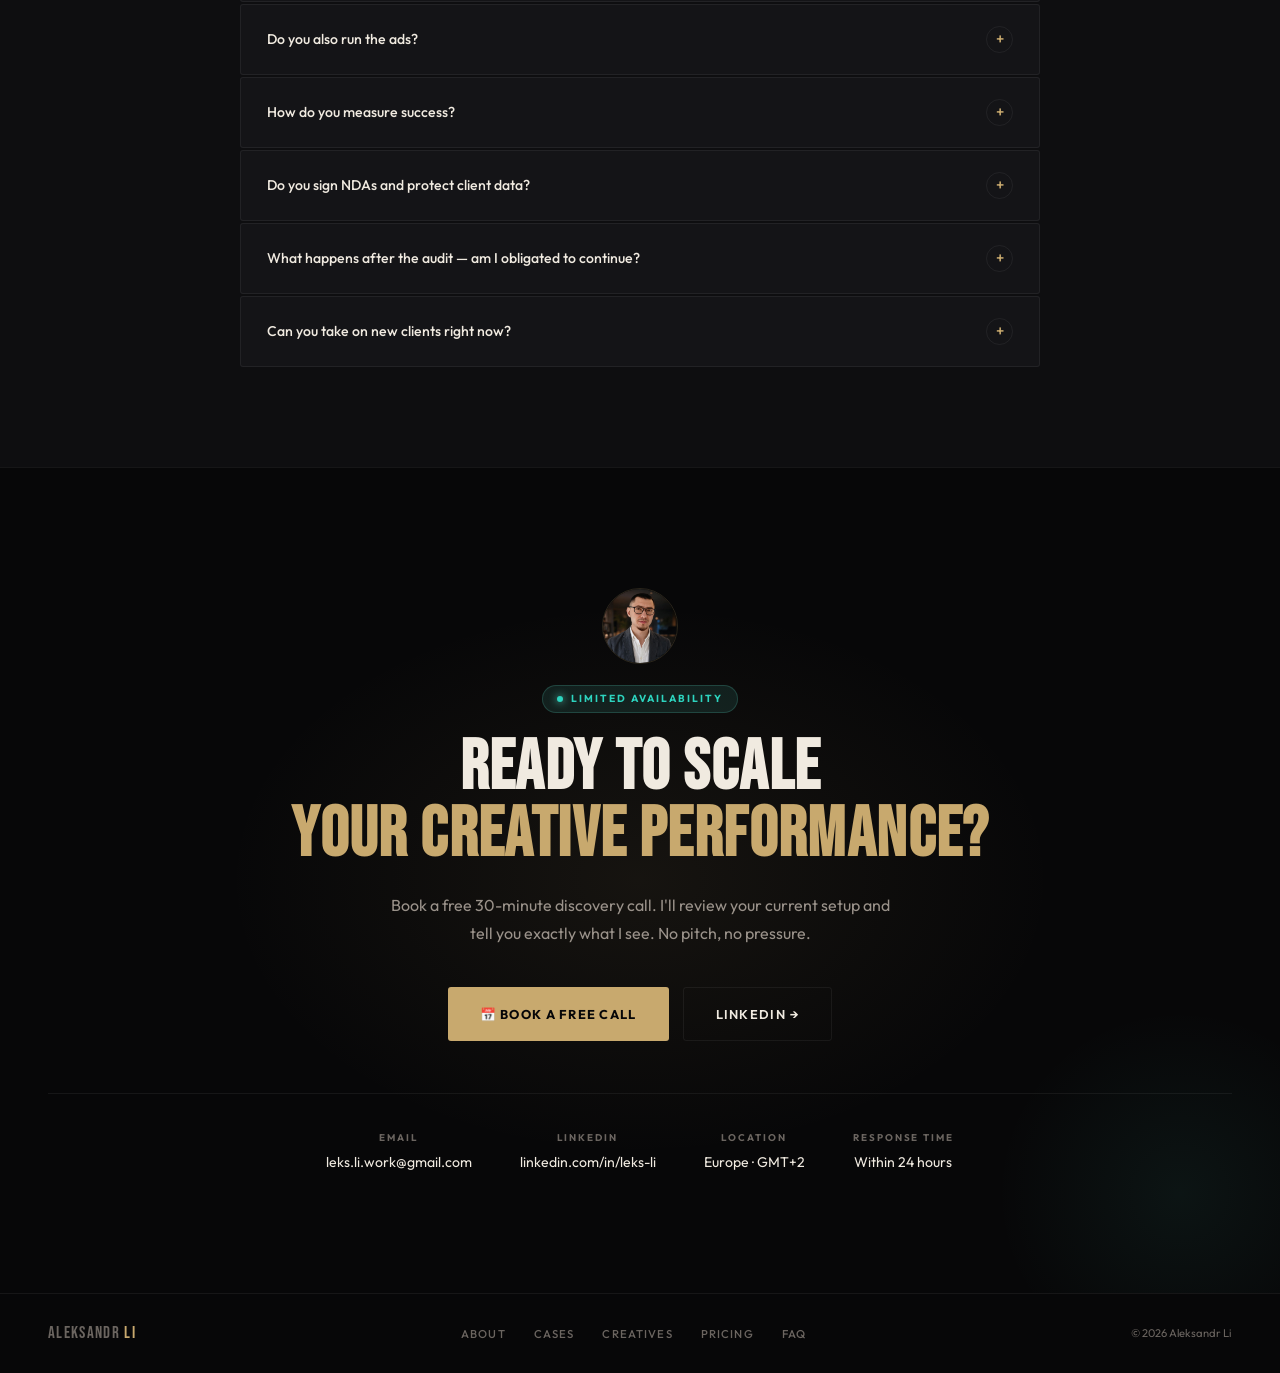
==== commit 1ae4d314: "Drop "account data" from the brief-sources row Three sources read cleanly where four ran long, and a" ====
--- a/index.html
+++ b/index.html
@@ -581,7 +581,7 @@
         <div class="clbl2">My Approach</div>
         <div class="citems">
           <div class="ci"><div class="cico">✓</div>Every concept written by someone who has actually bought the media</div>
-          <div class="ci"><div class="cico">✓</div>Every brief backed by audience research, account data, internal insights and competitor data</div>
+          <div class="ci"><div class="cico">✓</div>Every brief backed by audience research, internal insights and competitor data</div>
           <div class="ci"><div class="cico">✓</div>Honest diagnosis first — no promises before understanding your business</div>
           <div class="ci"><div class="cico">✓</div>Dozens of creatives tested monthly — structured to find the one that scales</div>
           <div class="ci"><div class="cico">✓</div>Creative mapped to funnel stage and awareness level</div>
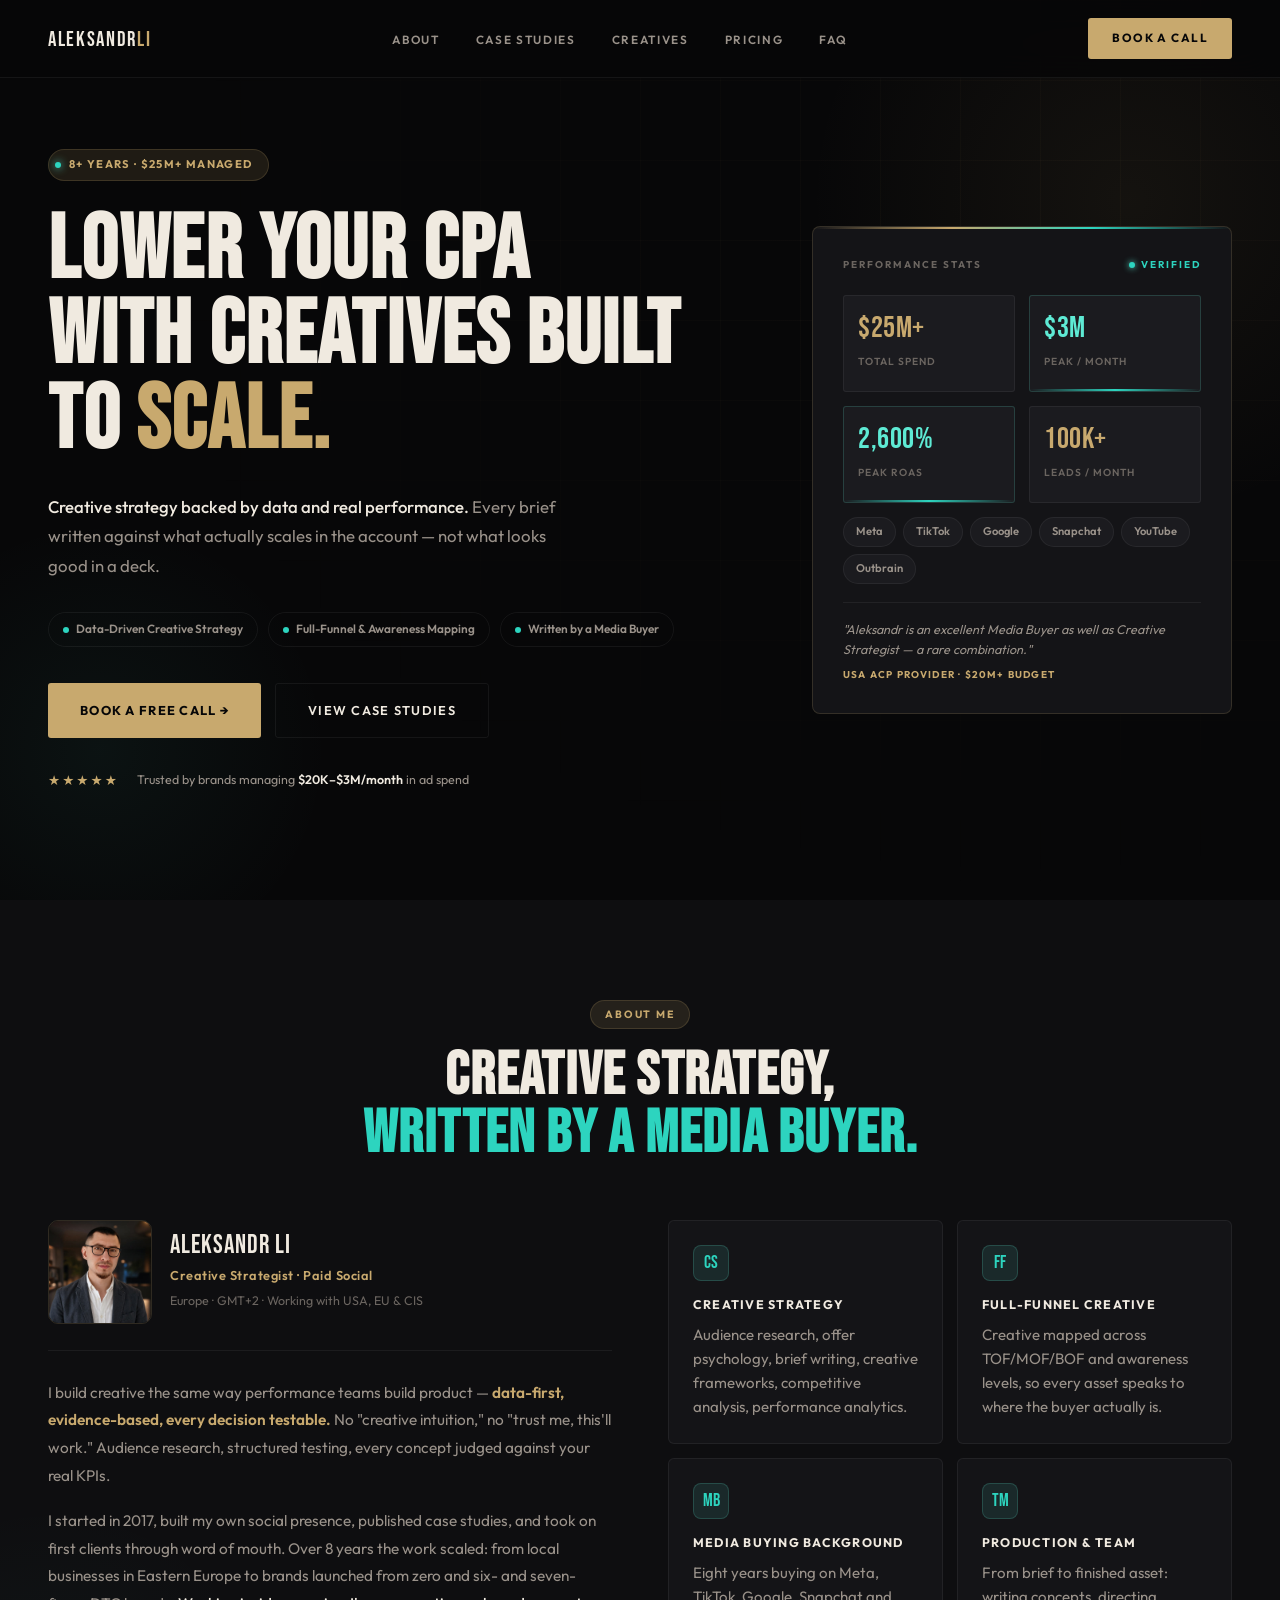
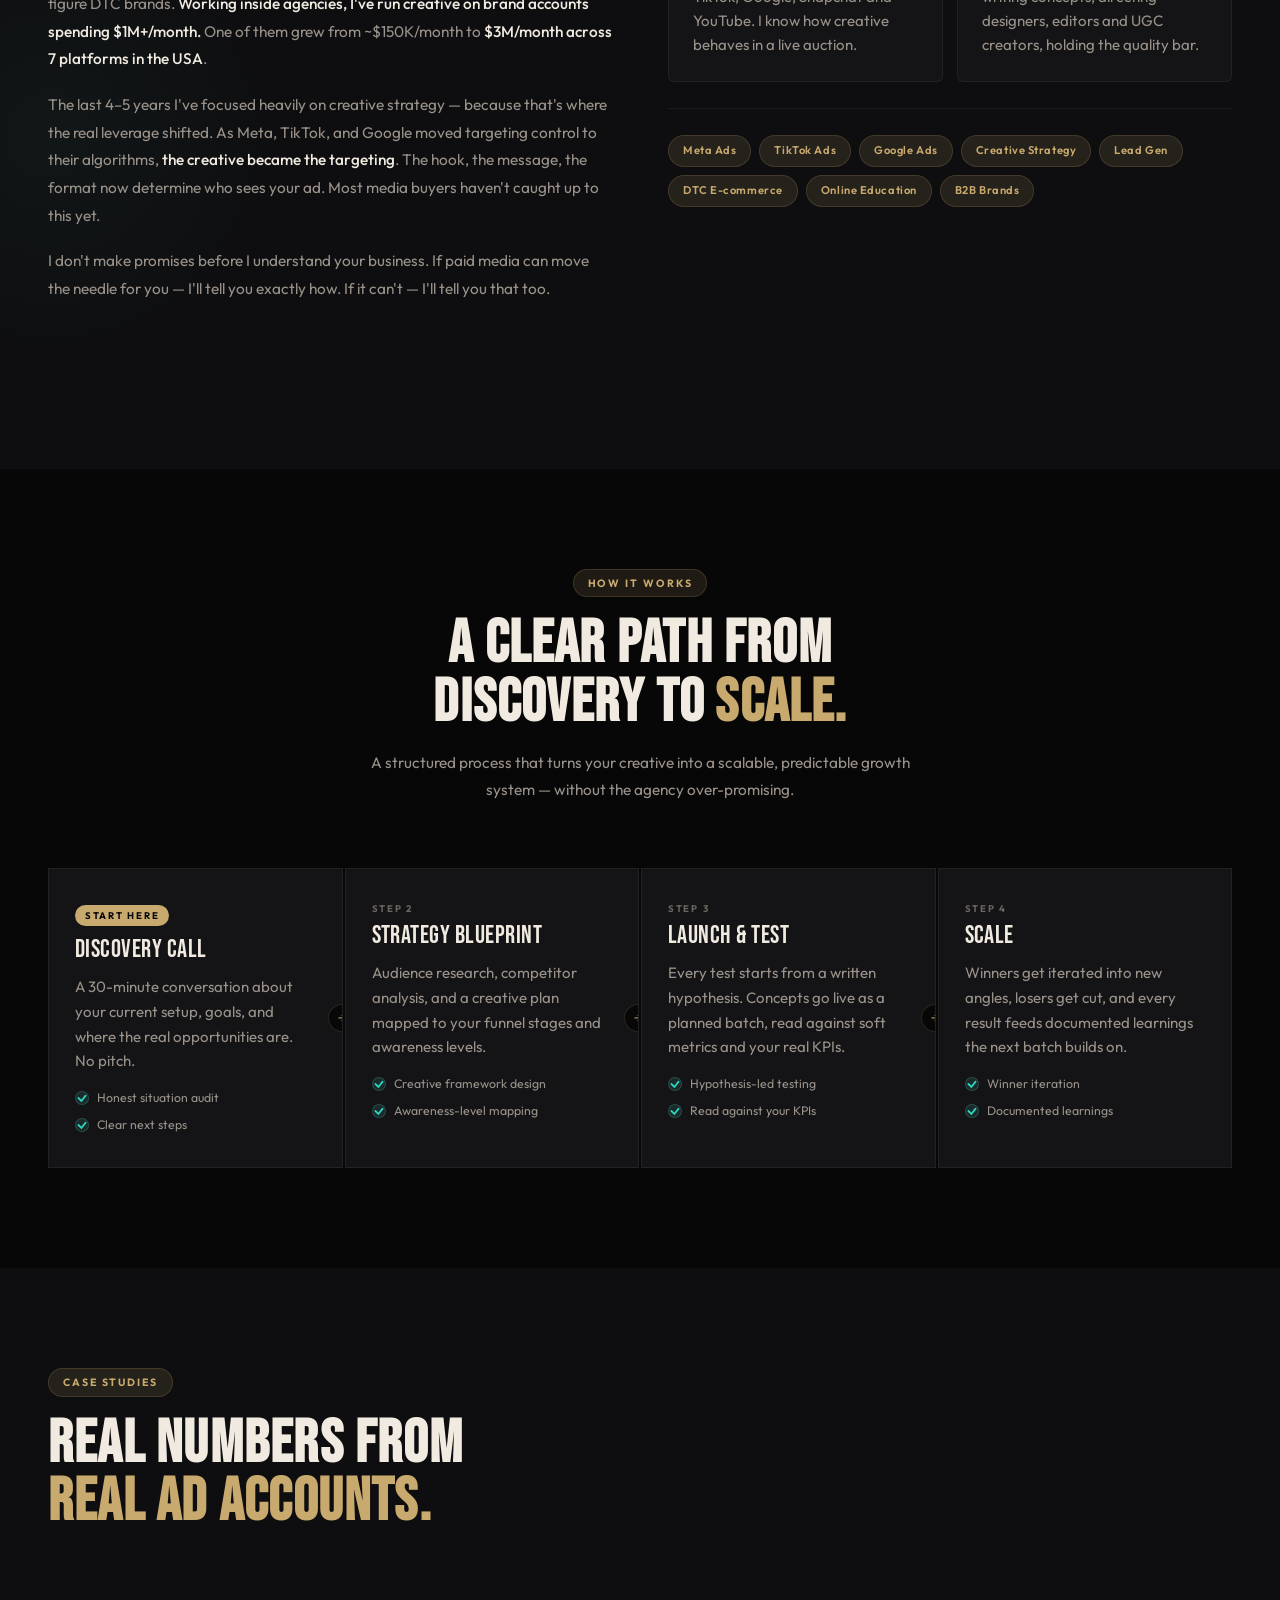
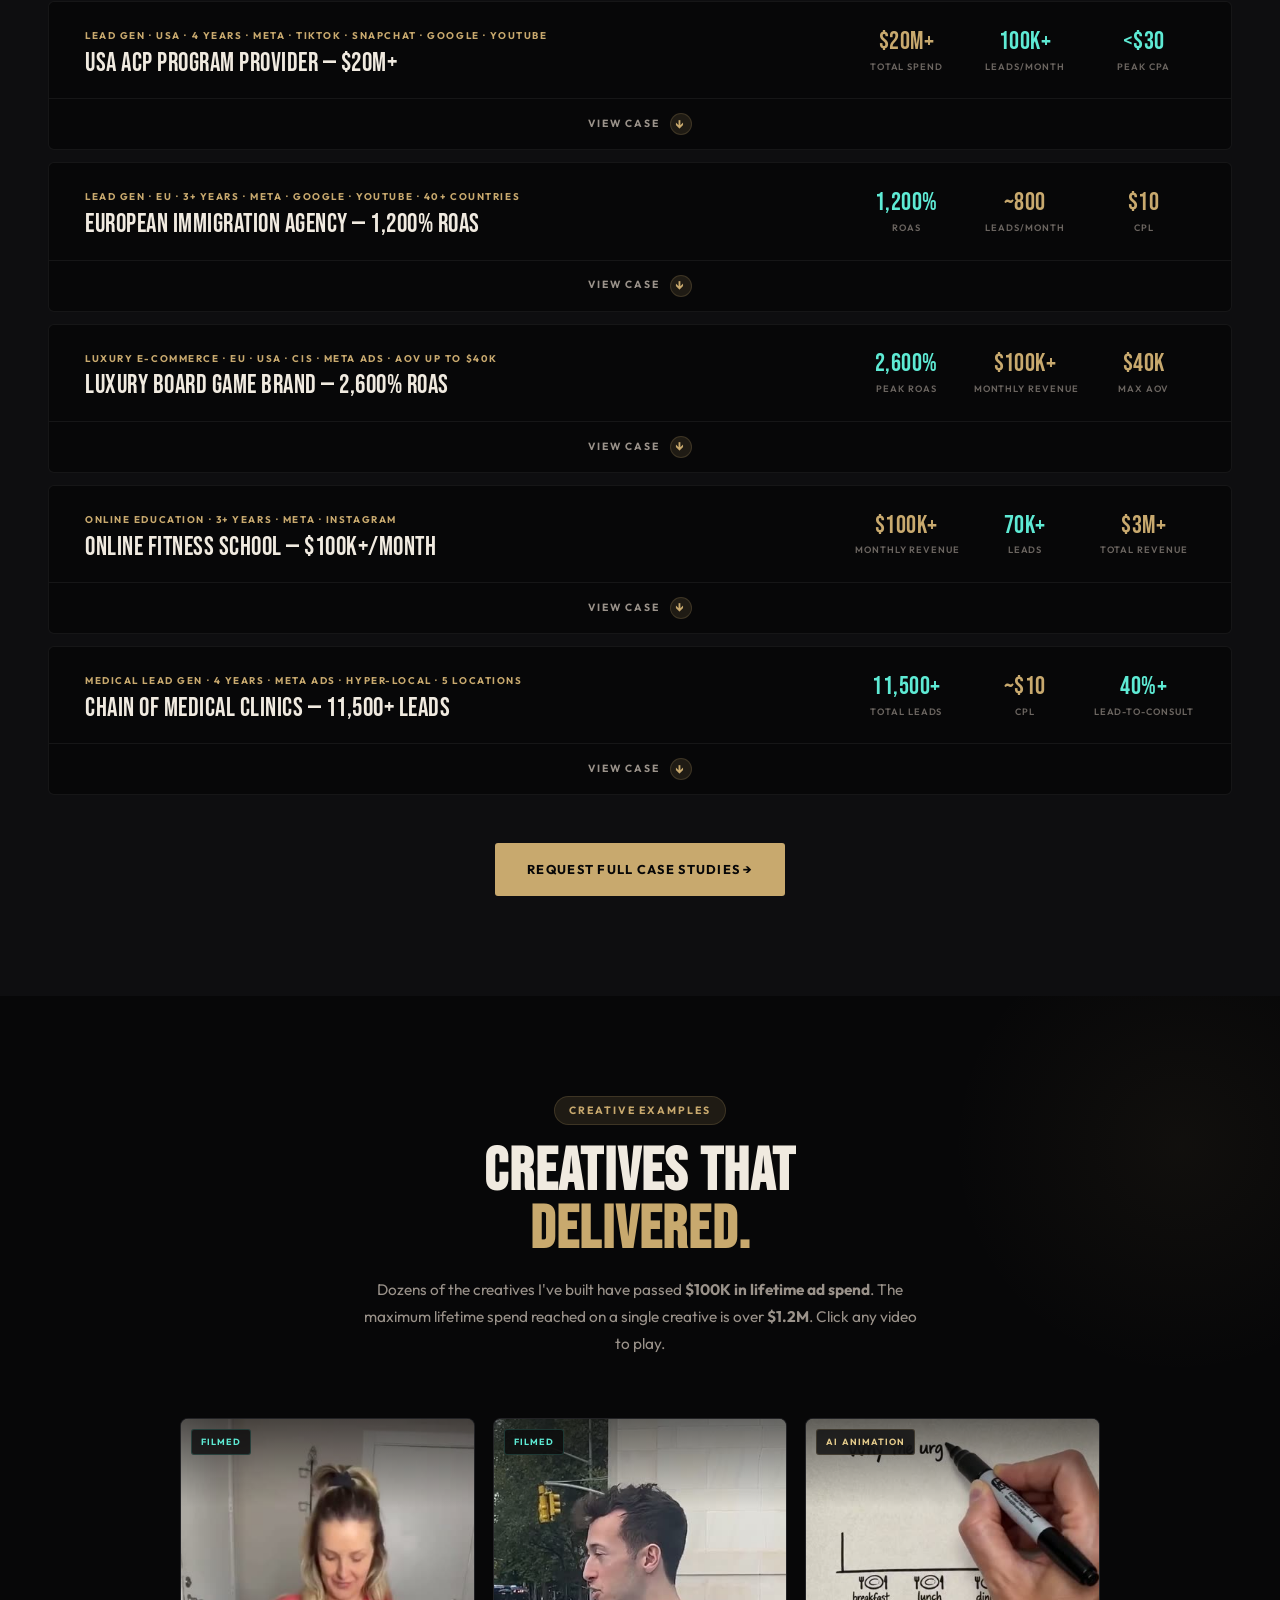
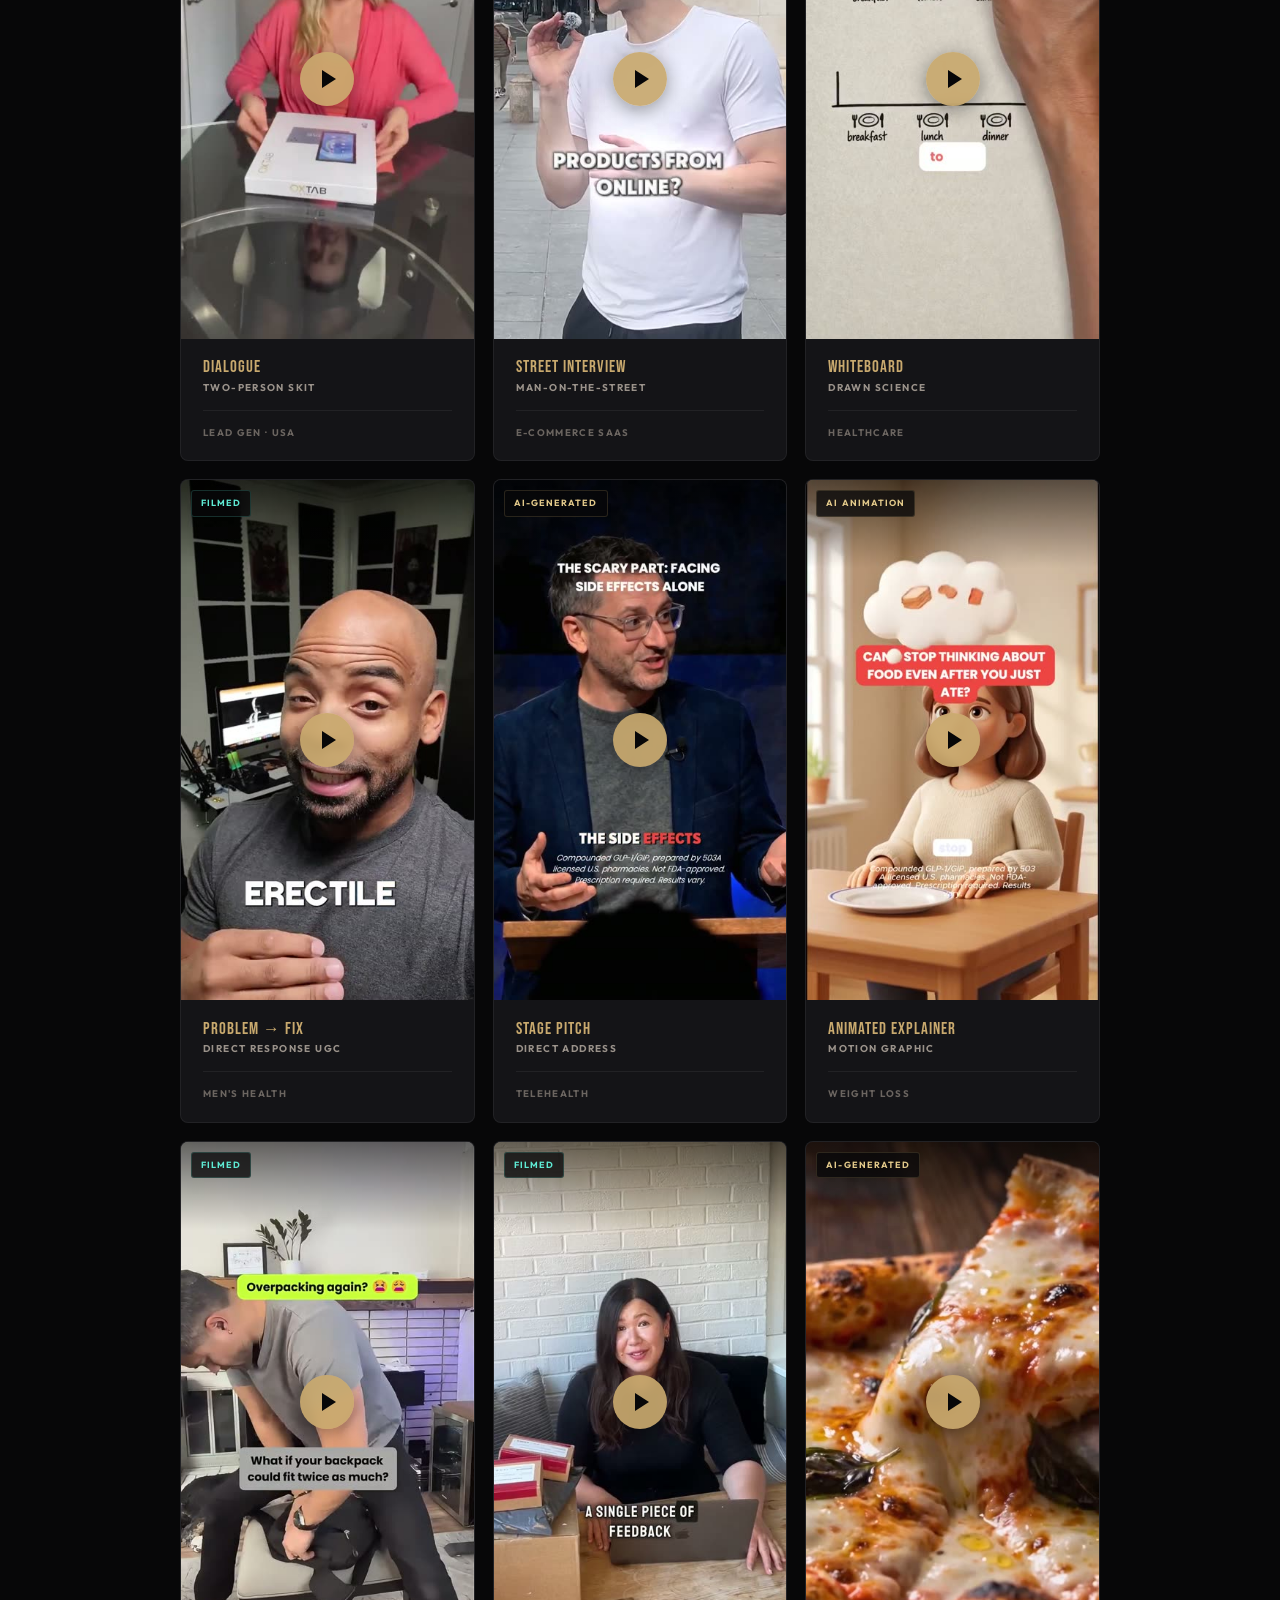
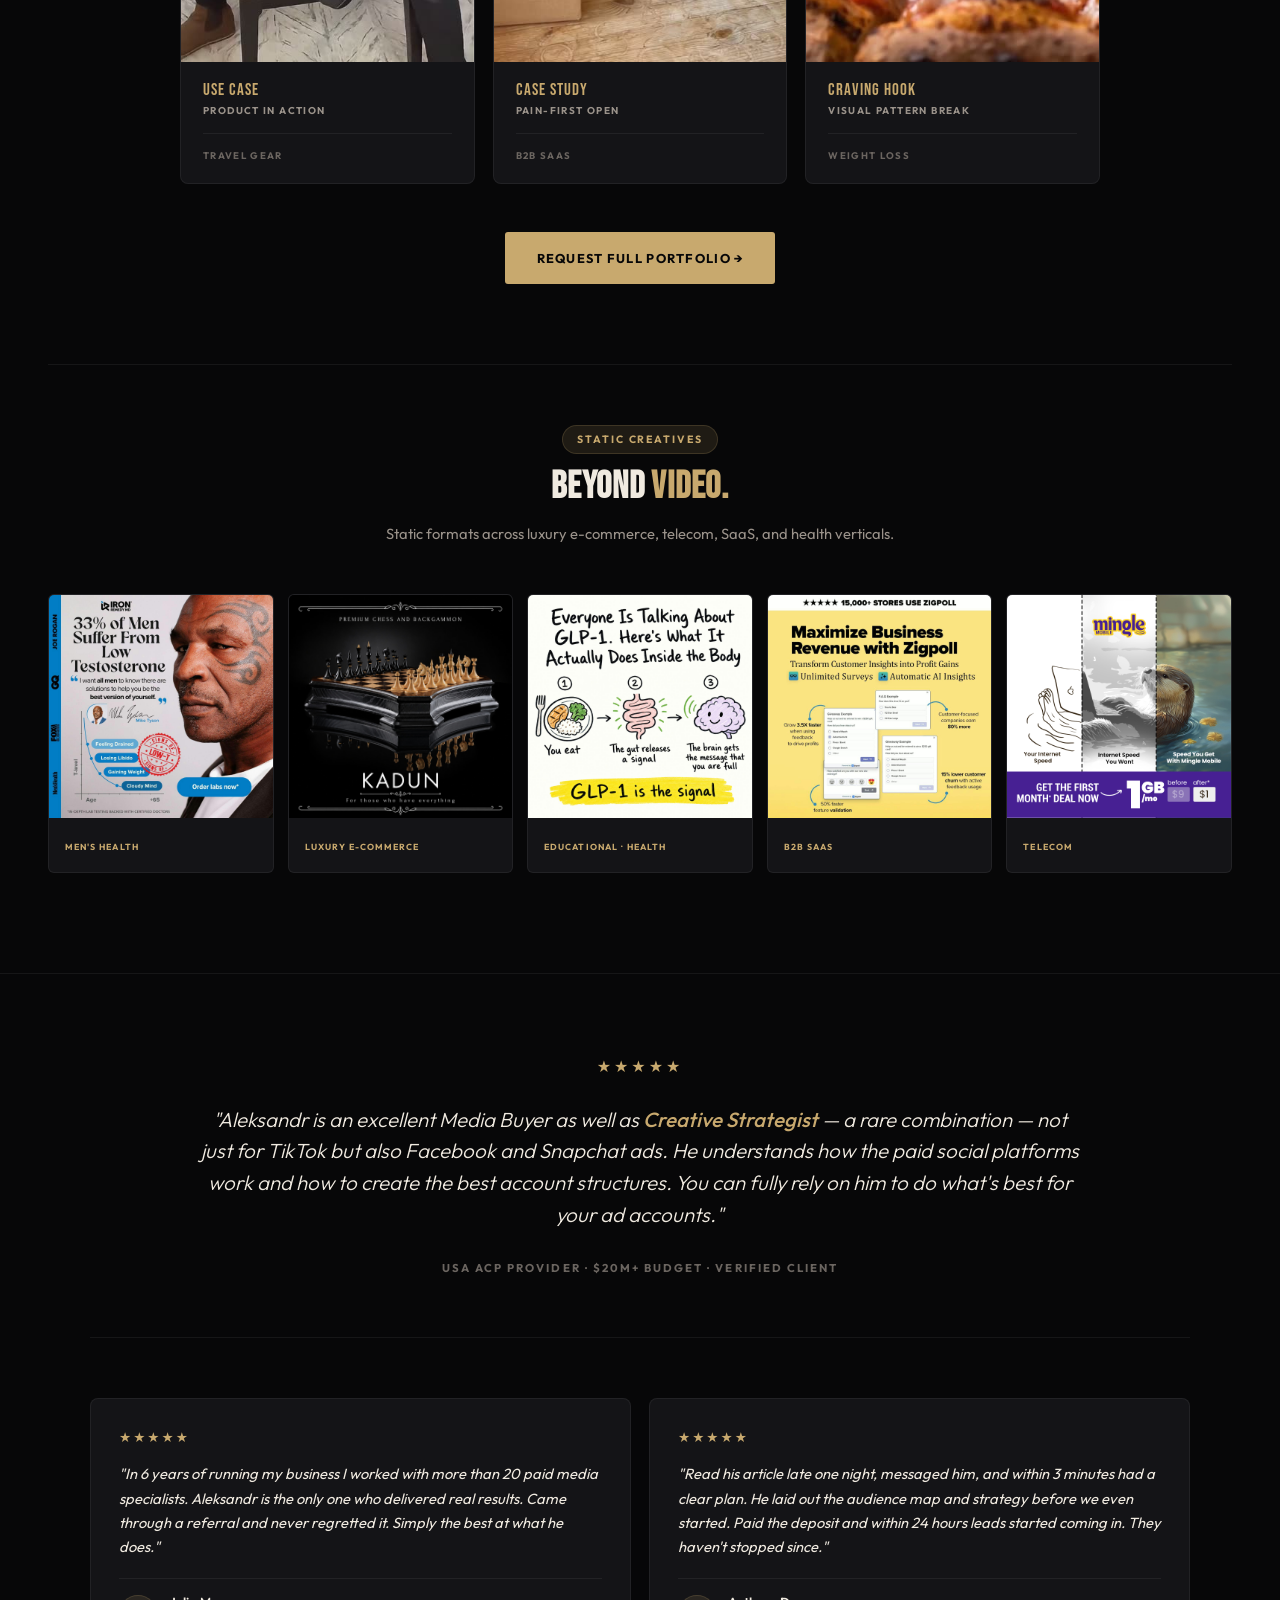
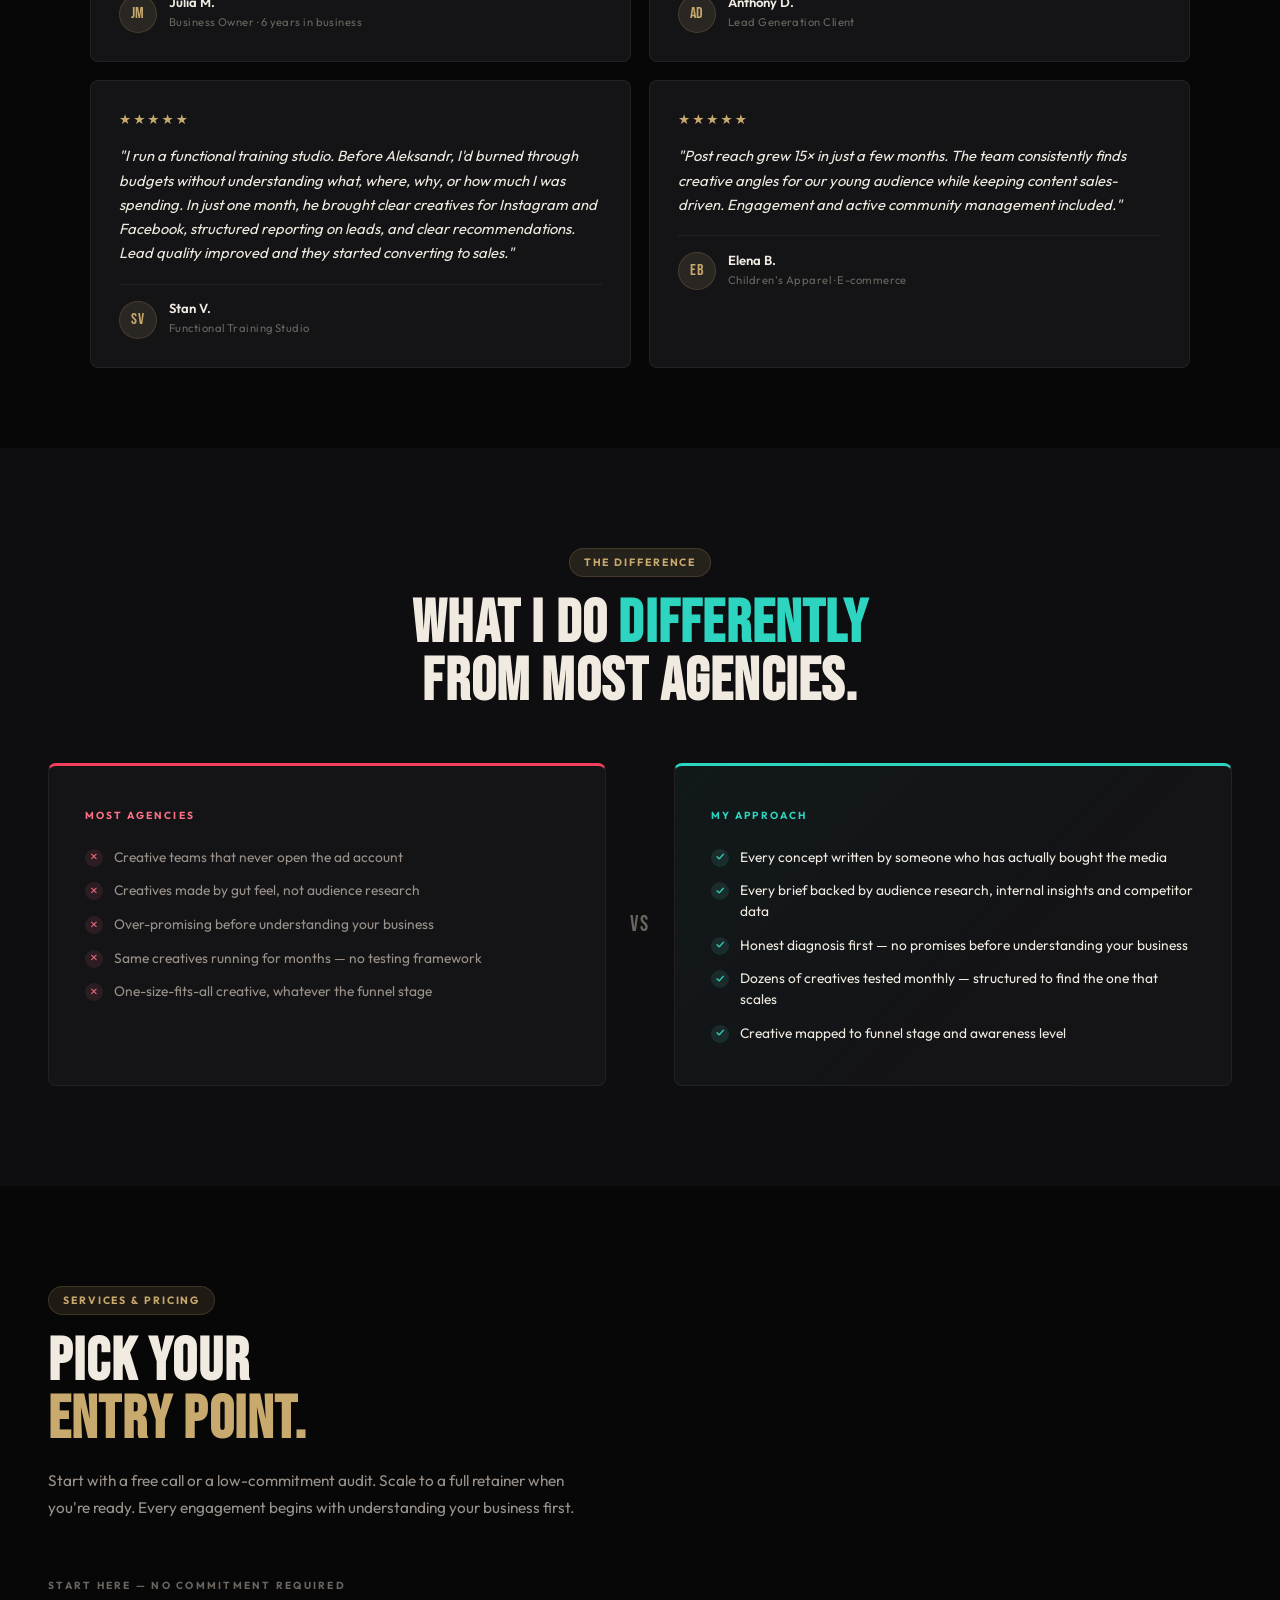
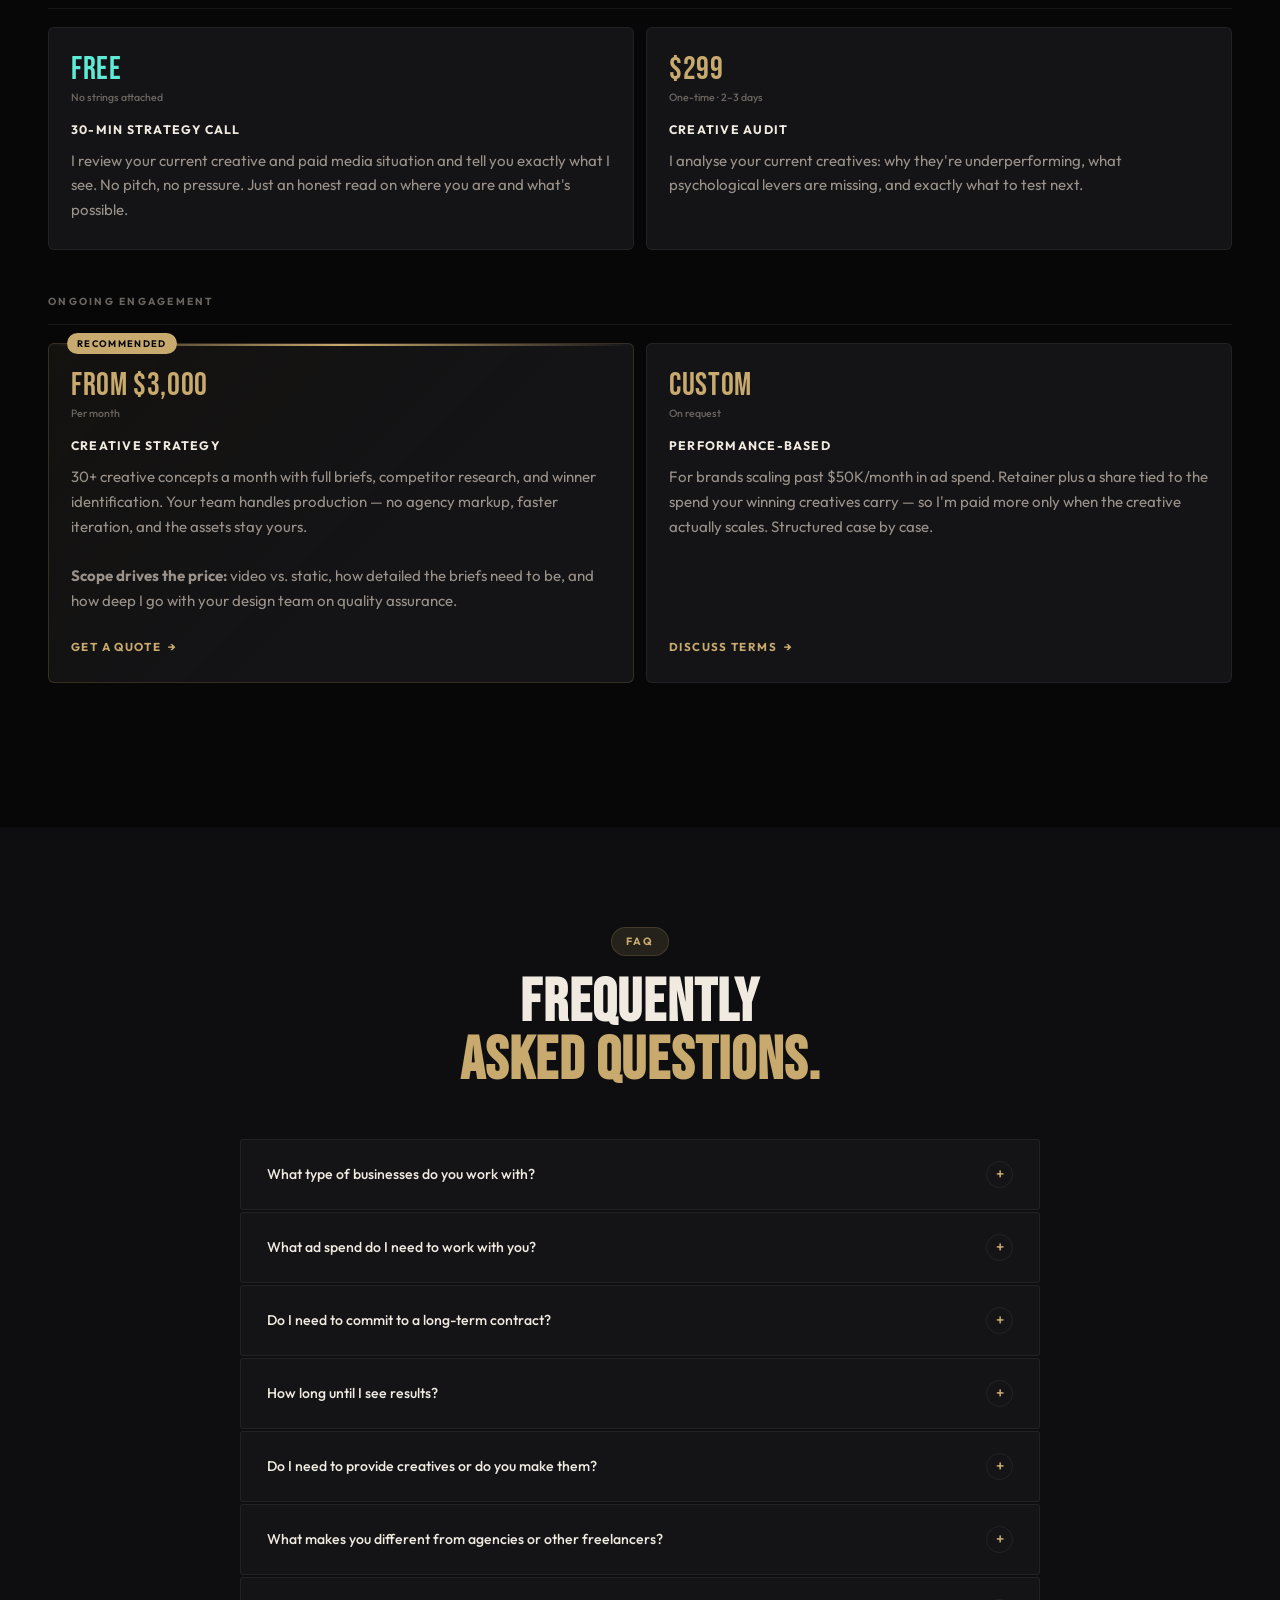
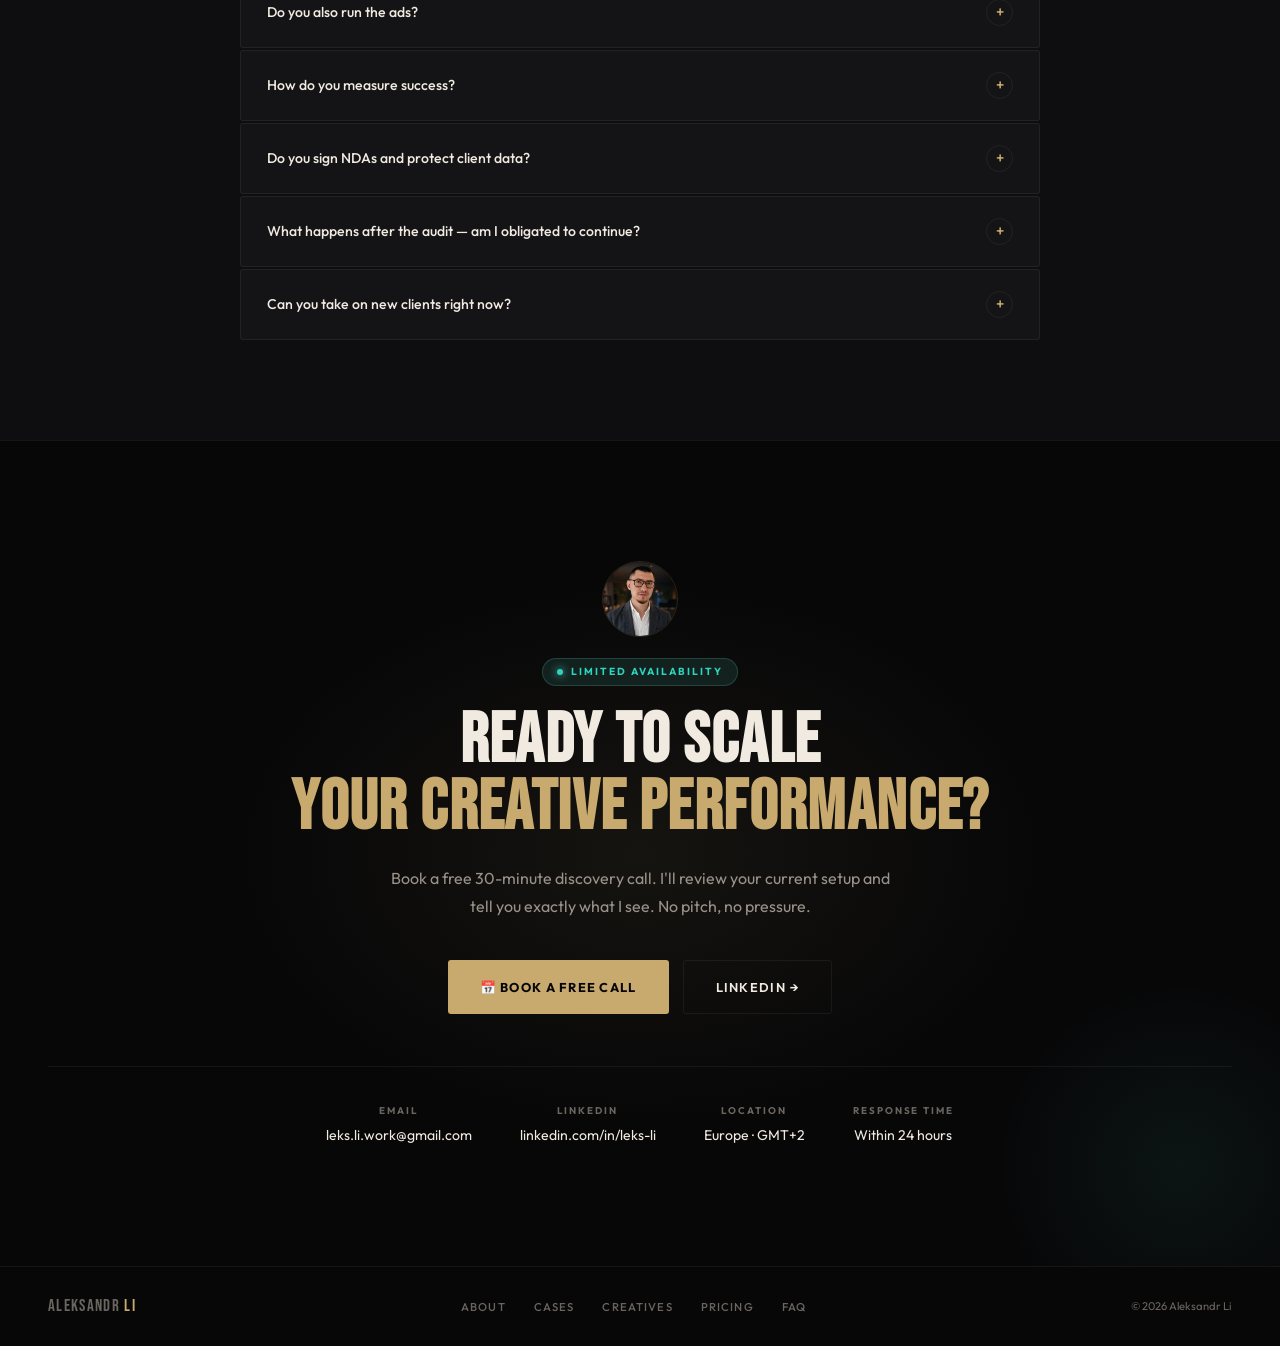
==== commit 75acc022: "Rewrite the creatives section header The spend figures were tied to "this work", which read as the n" ====
--- a/index.html
+++ b/index.html
@@ -331,9 +331,9 @@
 <section id="creatives">
   <div class="mx">
     <div class="creatives-header r">
-      <div class="stag">Creative Portfolio</div>
-      <h2 class="st">Top creatives that<br><span class="g">delivered.</span></h2>
-      <p class="ssub" style="margin-left:auto;margin-right:auto;text-align:center">A selection of video and static creatives across lead gen, telecom, health & wellness, SaaS, and e-commerce — different formats, different funnel stages. Dozens of individual creatives from this work have passed <strong>$100K in lifetime ad spend</strong>, with the top one passing <strong>$1.2M</strong>. Click any video to play.</p>
+      <div class="stag">Creative Examples</div>
+      <h2 class="st">Creatives that<br><span class="g">delivered.</span></h2>
+      <p class="ssub" style="margin-left:auto;margin-right:auto;text-align:center">Dozens of the creatives I&#39;ve built have passed <strong>$100K in lifetime ad spend</strong>. The maximum lifetime spend reached on a single creative is over <strong>$1.2M</strong>. Click any video to play.</p>
     </div>
 
     <!-- Video grid 3x3 -->
--- a/style.css
+++ b/style.css
@@ -343,21 +343,23 @@
   background:linear-gradient(rgba(7,7,8,0),rgba(7,7,8,.72) 30%,var(--b) 62%,var(--b) 100%)}
 .cv-card.playing .vctl{opacity:1;pointer-events:auto}
 .vbtn{flex:0 0 auto;width:20px;height:20px;padding:0;border:0;background:transparent;
-  cursor:pointer;position:relative;opacity:.92;transition:opacity .15s}
+  cursor:pointer;opacity:.92;transition:opacity .15s;
+  display:flex;align-items:center;justify-content:center}
 .vbtn:hover{opacity:1}
 .vbtn:focus-visible{outline:2px solid var(--g);outline-offset:2px;border-radius:3px}
-.vplay::before,.vplay::after{content:'';position:absolute;top:3px;width:4px;height:14px;
-  background:var(--tx);border-radius:1px}
-.vplay::before{left:4px}.vplay::after{left:12px}
-.vplay.is-paused::before{left:5px;width:0;height:0;background:transparent;top:2px;
-  border-left:12px solid var(--tx);border-top:8px solid transparent;border-bottom:8px solid transparent;
-  border-radius:0}
+.vplay{gap:4px}
+.vplay::before,.vplay::after{content:'';width:4px;height:14px;background:var(--tx);border-radius:1px}
+.vplay.is-paused{gap:0}
+.vplay.is-paused::before{width:0;height:0;background:transparent;border-radius:0;
+  border-left:12px solid var(--tx);border-top:8px solid transparent;border-bottom:8px solid transparent}
 .vplay.is-paused::after{display:none}
-.vmute::before{content:'';position:absolute;left:2px;top:5px;width:0;height:0;
+.vmute{gap:1px}
+.vmute::before{content:'';width:0;height:0;
   border-right:9px solid var(--tx);border-top:5px solid transparent;border-bottom:5px solid transparent}
-.vmute::after{content:'';position:absolute;left:12px;top:6px;width:6px;height:8px;
-  border:2px solid var(--tx);border-left:0;border-radius:0 8px 8px 0}
-.vmute.is-muted::after{width:9px;height:2px;top:9px;left:11px;border:0;background:var(--c1);
+.vmute::after{content:'';width:6px;height:8px;border:2px solid var(--tx);border-left:0;
+  border-radius:0 8px 8px 0}
+.vmute.is-muted{gap:2px}
+.vmute.is-muted::after{width:9px;height:2px;border:0;background:var(--c1);
   transform:rotate(-45deg);border-radius:1px}
 .vtrack{flex:1 1 auto;position:relative;height:14px;cursor:pointer;touch-action:none;
   display:flex;align-items:center}
@@ -371,6 +373,16 @@
 .vtime{flex:0 0 auto;font-size:.62rem;font-weight:600;letter-spacing:.04em;color:var(--tx);
   font-variant-numeric:tabular-nums;white-space:nowrap;opacity:.9}
 @media(max-width:600px){.vtime{display:none}}
+/* 20px is fine for a mouse and far too small for a thumb. On a phone the
+   cards are narrow enough that an inline track collapses to ~66px — about
+   0.6s per pixel — so it moves to its own full-width row above the buttons. */
+@media(max-width:900px){
+  .vctl{flex-wrap:wrap;gap:6px 12px;padding:8px 10px 9px}
+  .vbtn{width:36px;height:36px}
+  .vtrack{order:-1;flex:1 0 100%;height:26px}
+  .vknob{width:12px;height:12px;opacity:1}
+  .pfbadge{font-size:.62rem}
+}
 
 /* Play indicator overlay for videos */
 .cv-play{position:absolute;top:50%;left:50%;transform:translate(-50%,-50%);width:54px;height:54px;border-radius:50%;background:rgba(200,169,110,.92);display:flex;align-items:center;justify-content:center;pointer-events:none;transition:opacity .25s ease,transform .25s ease;z-index:2;backdrop-filter:blur(4px);box-shadow:0 4px 20px rgba(0,0,0,.4)}
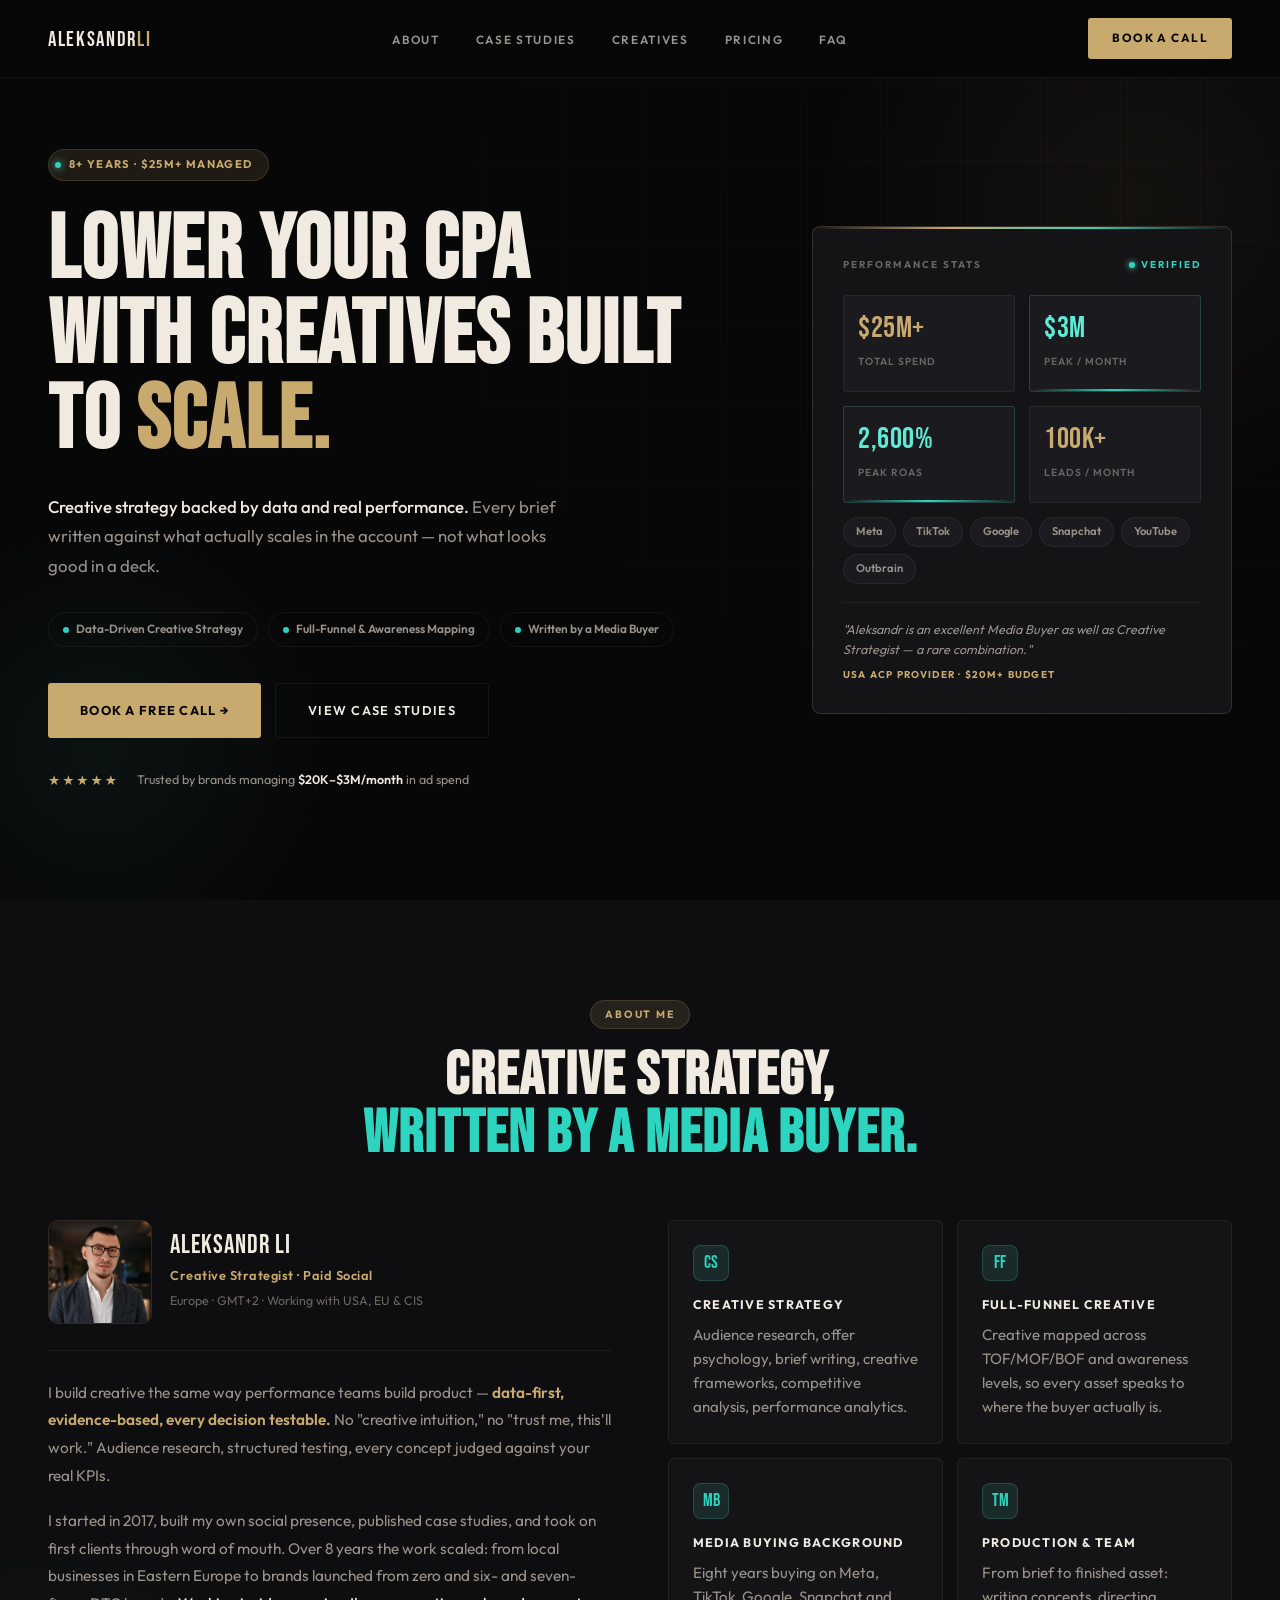
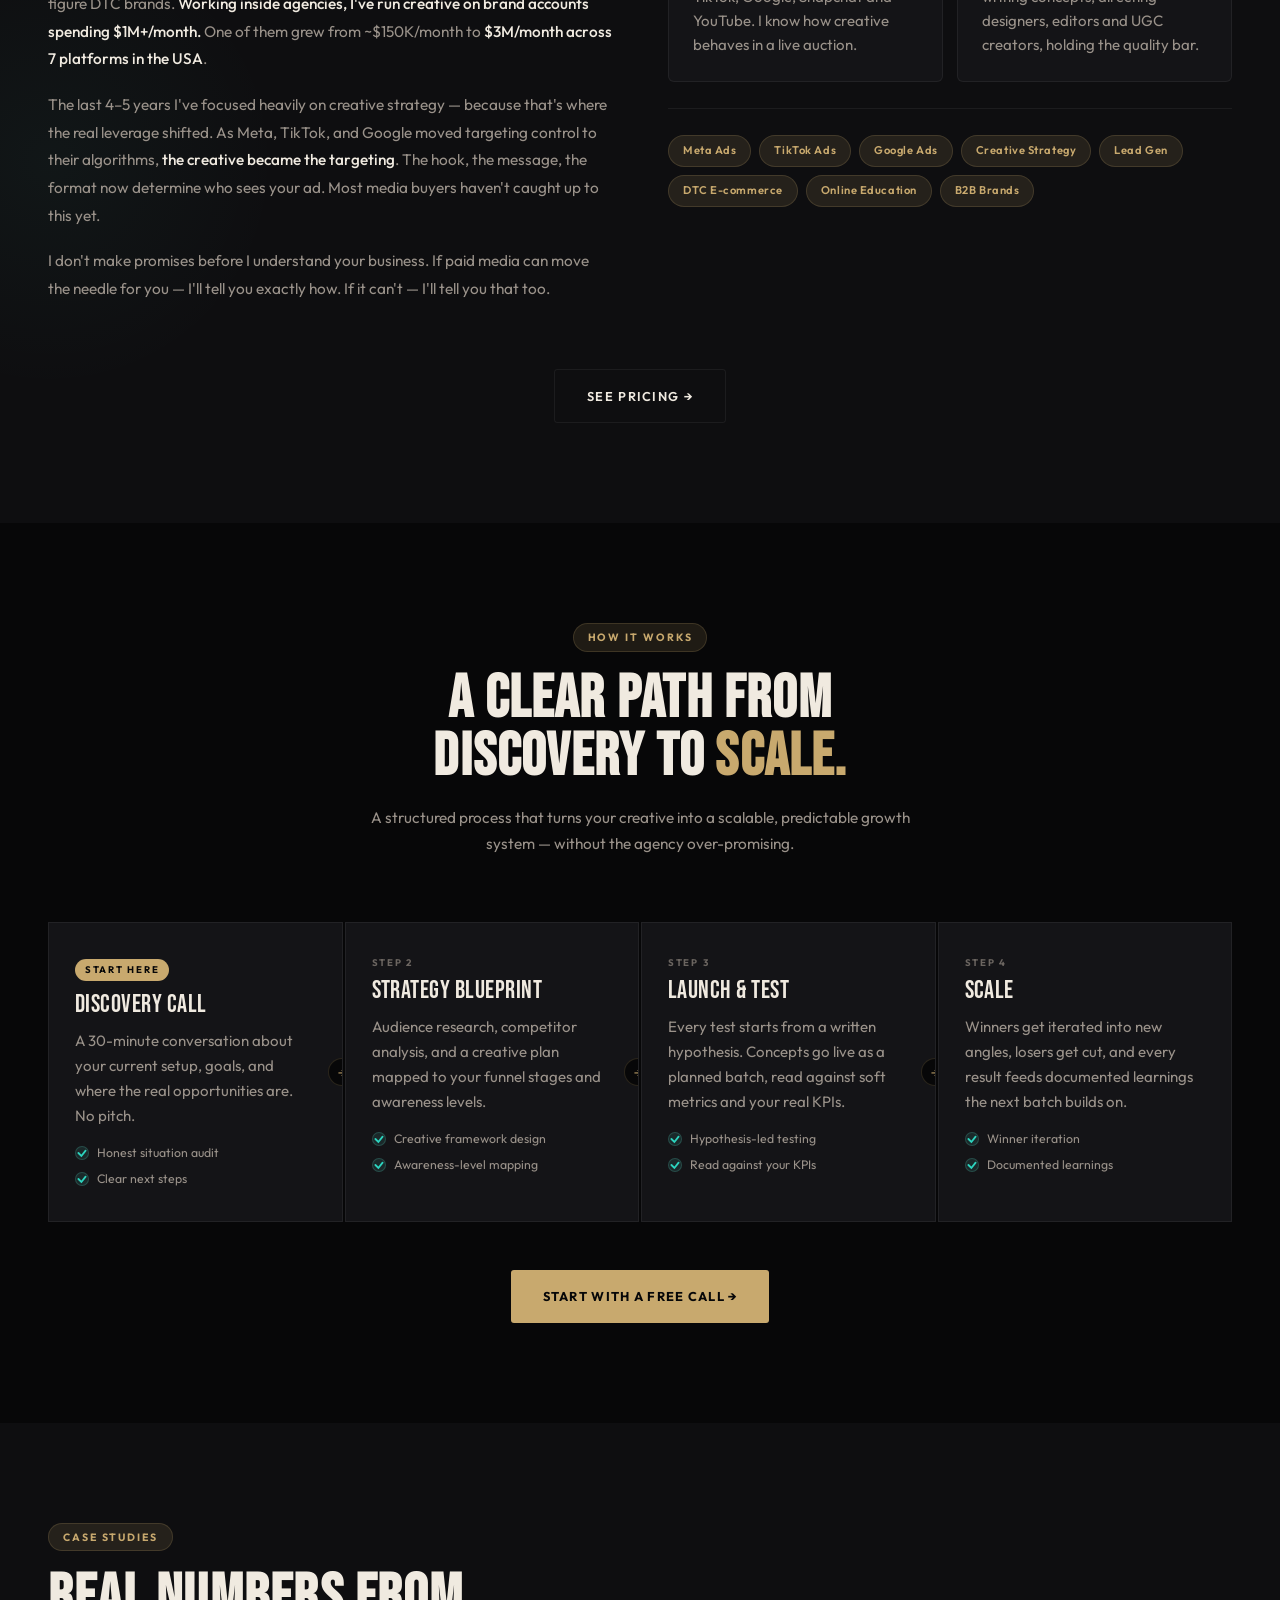
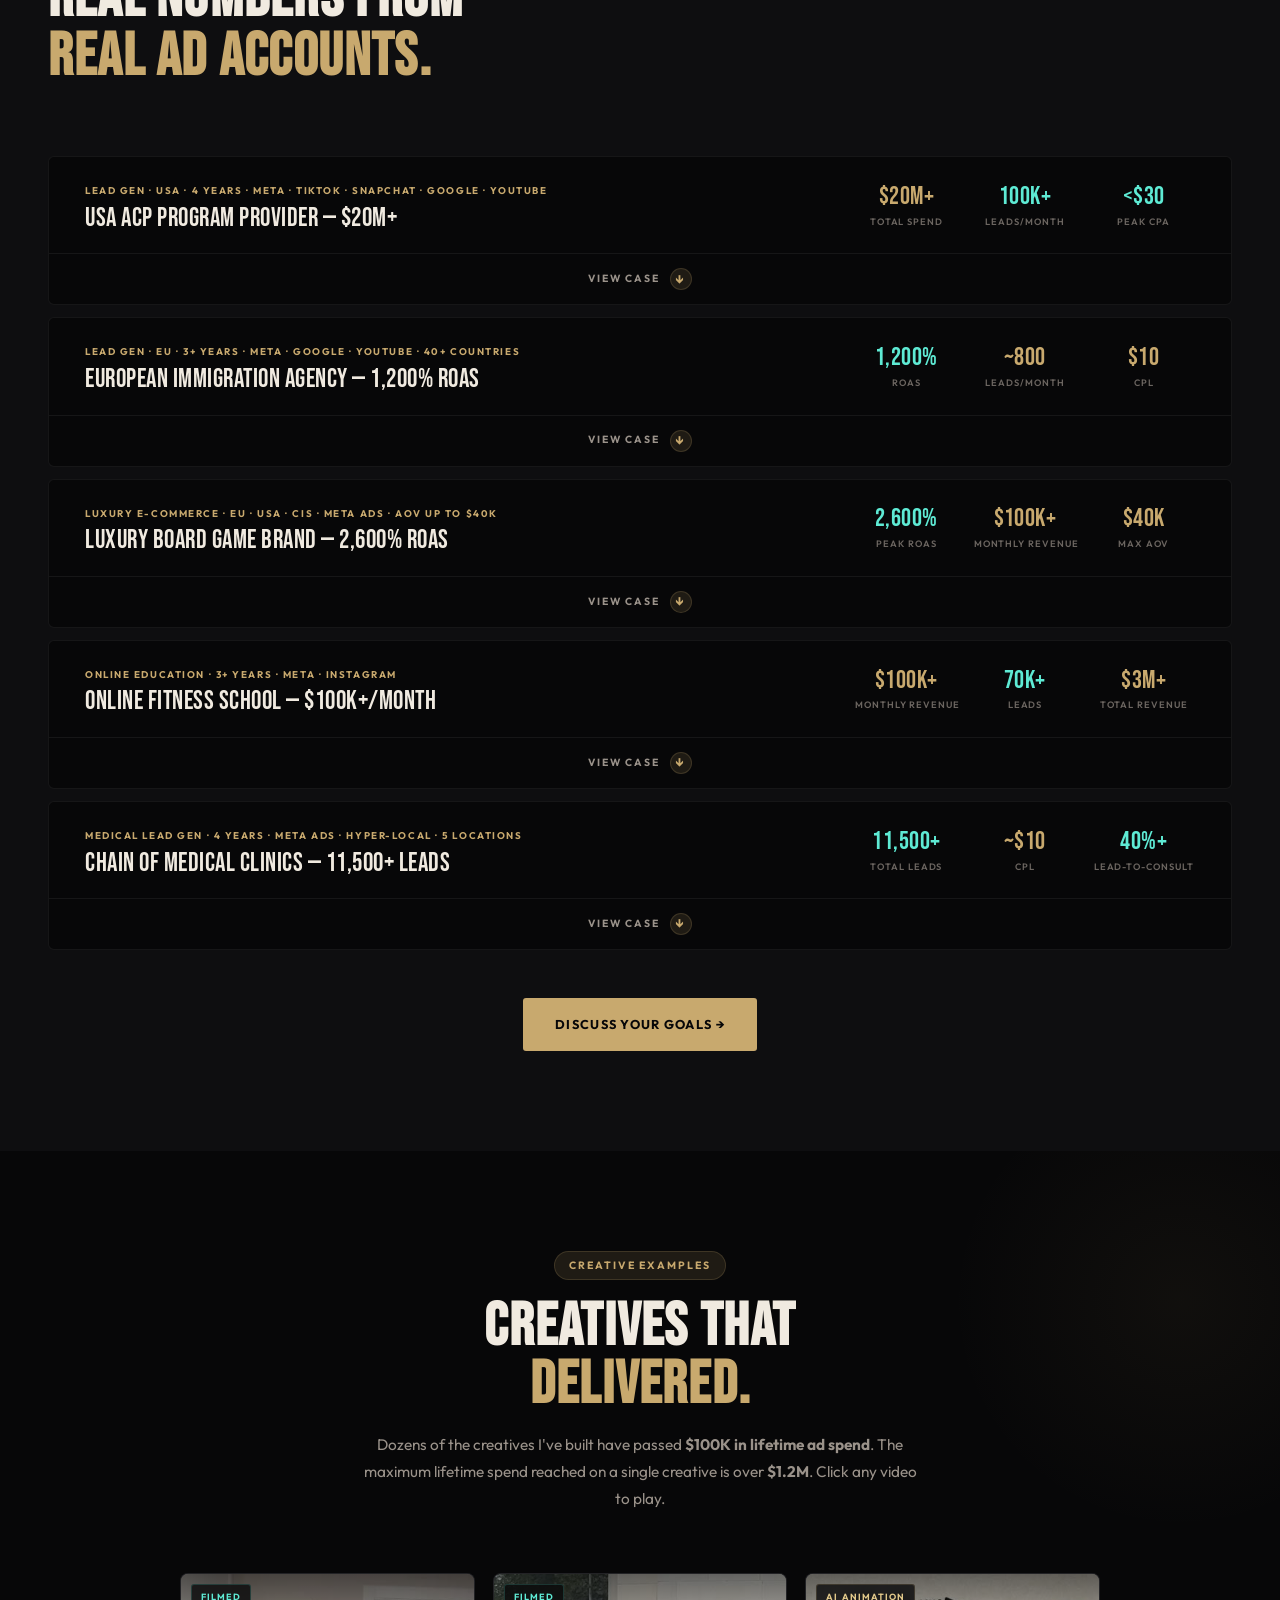
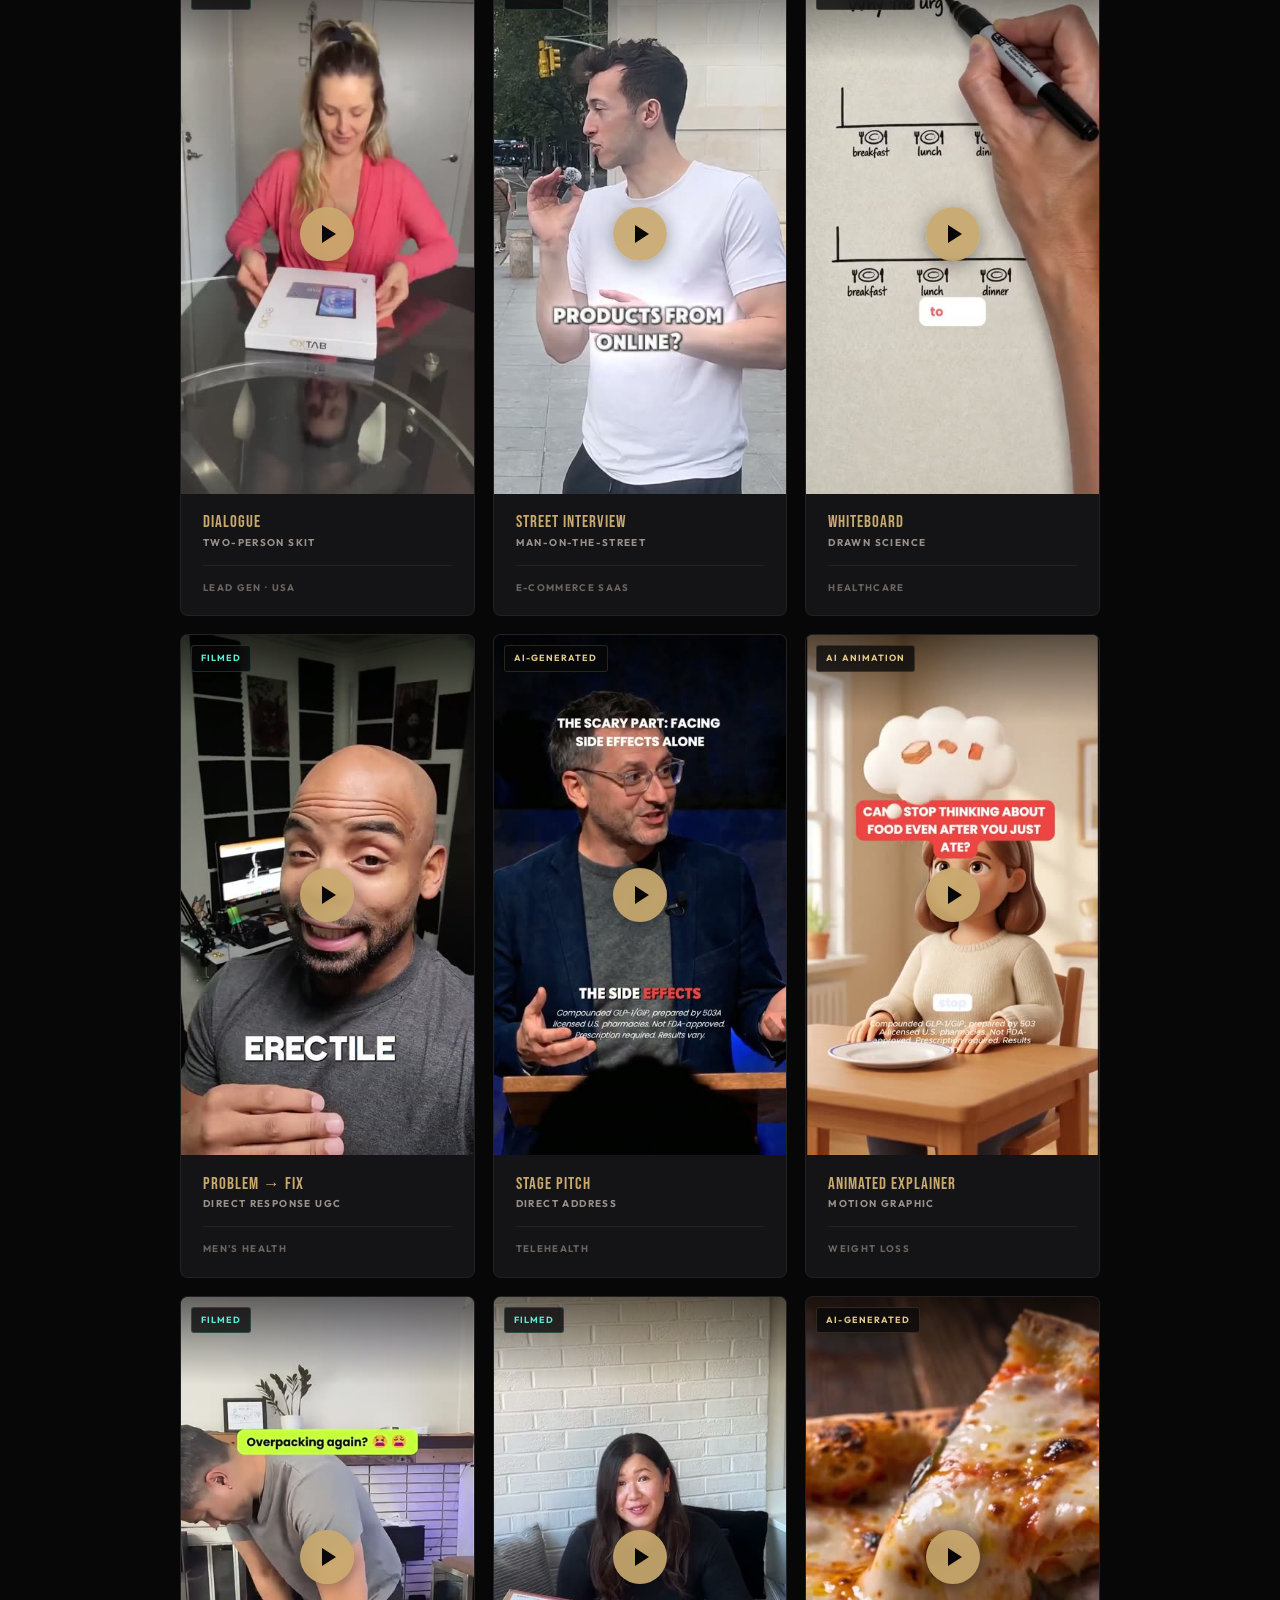
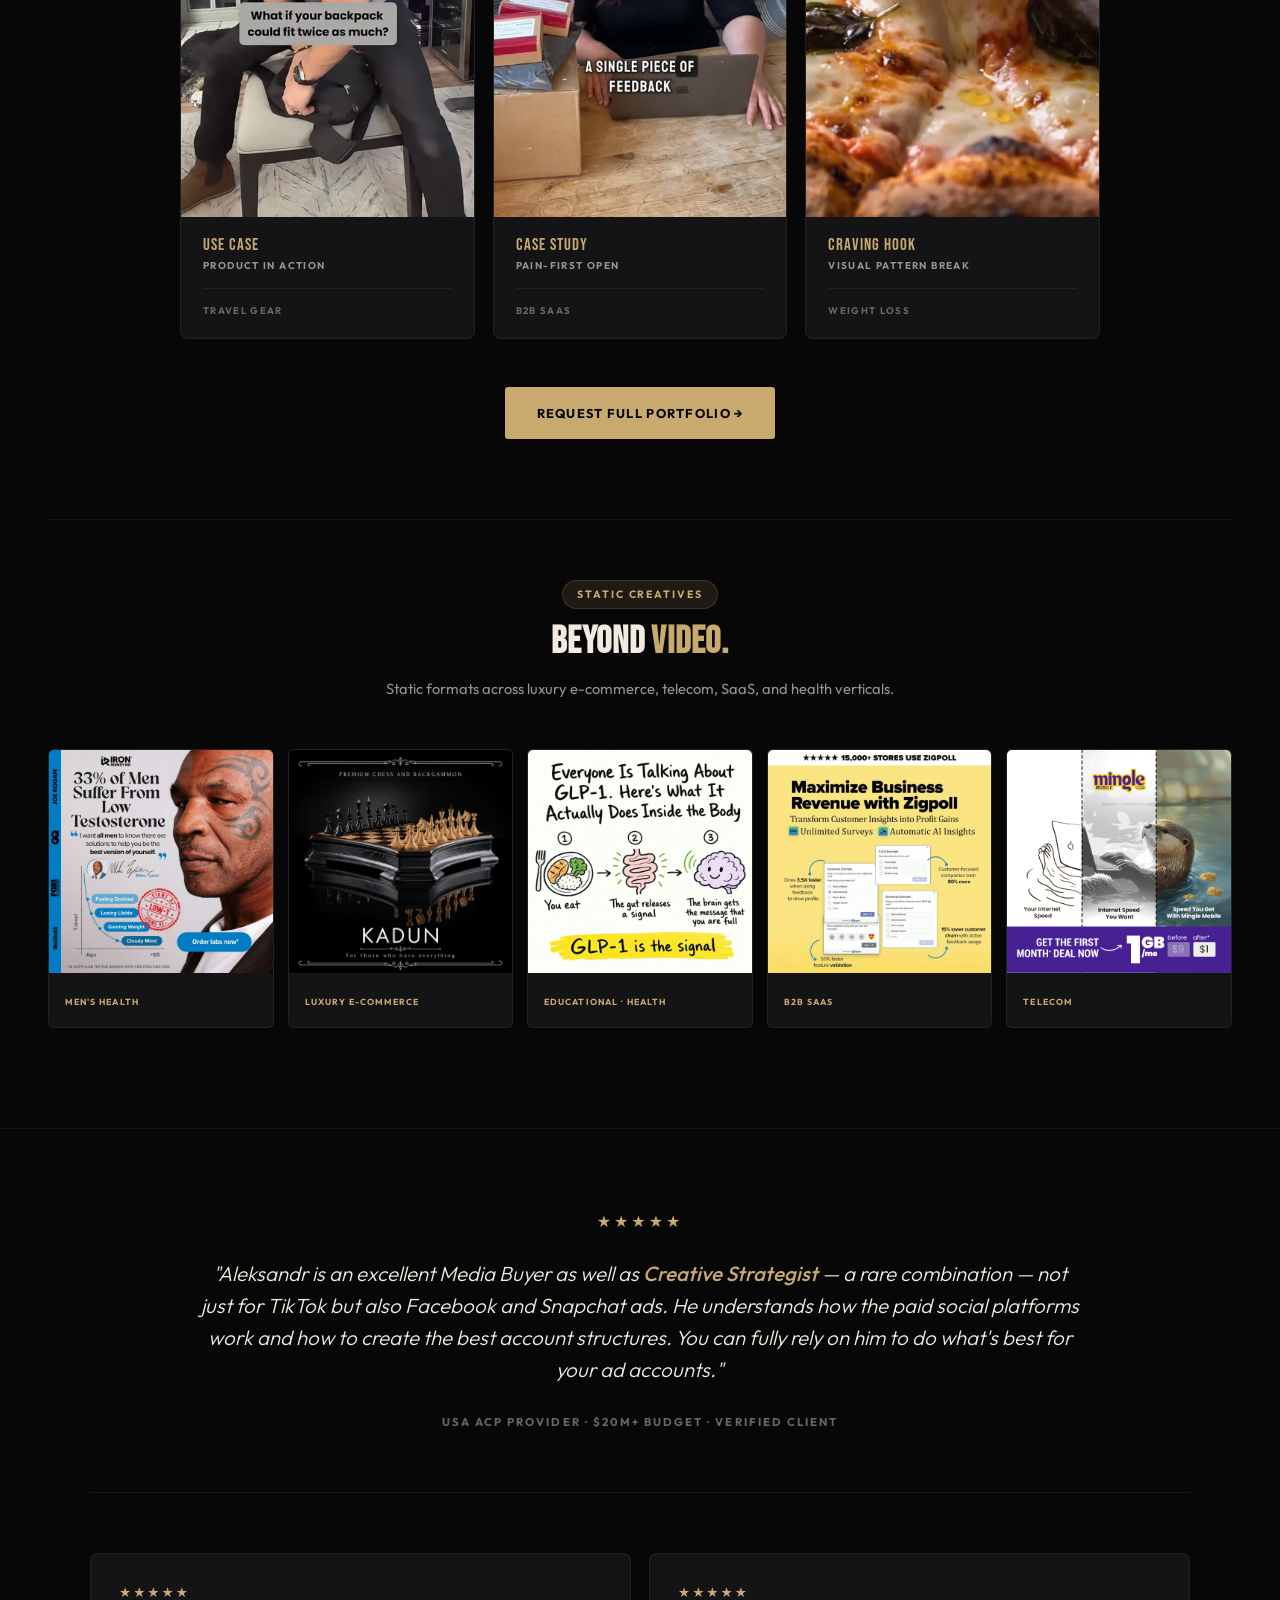
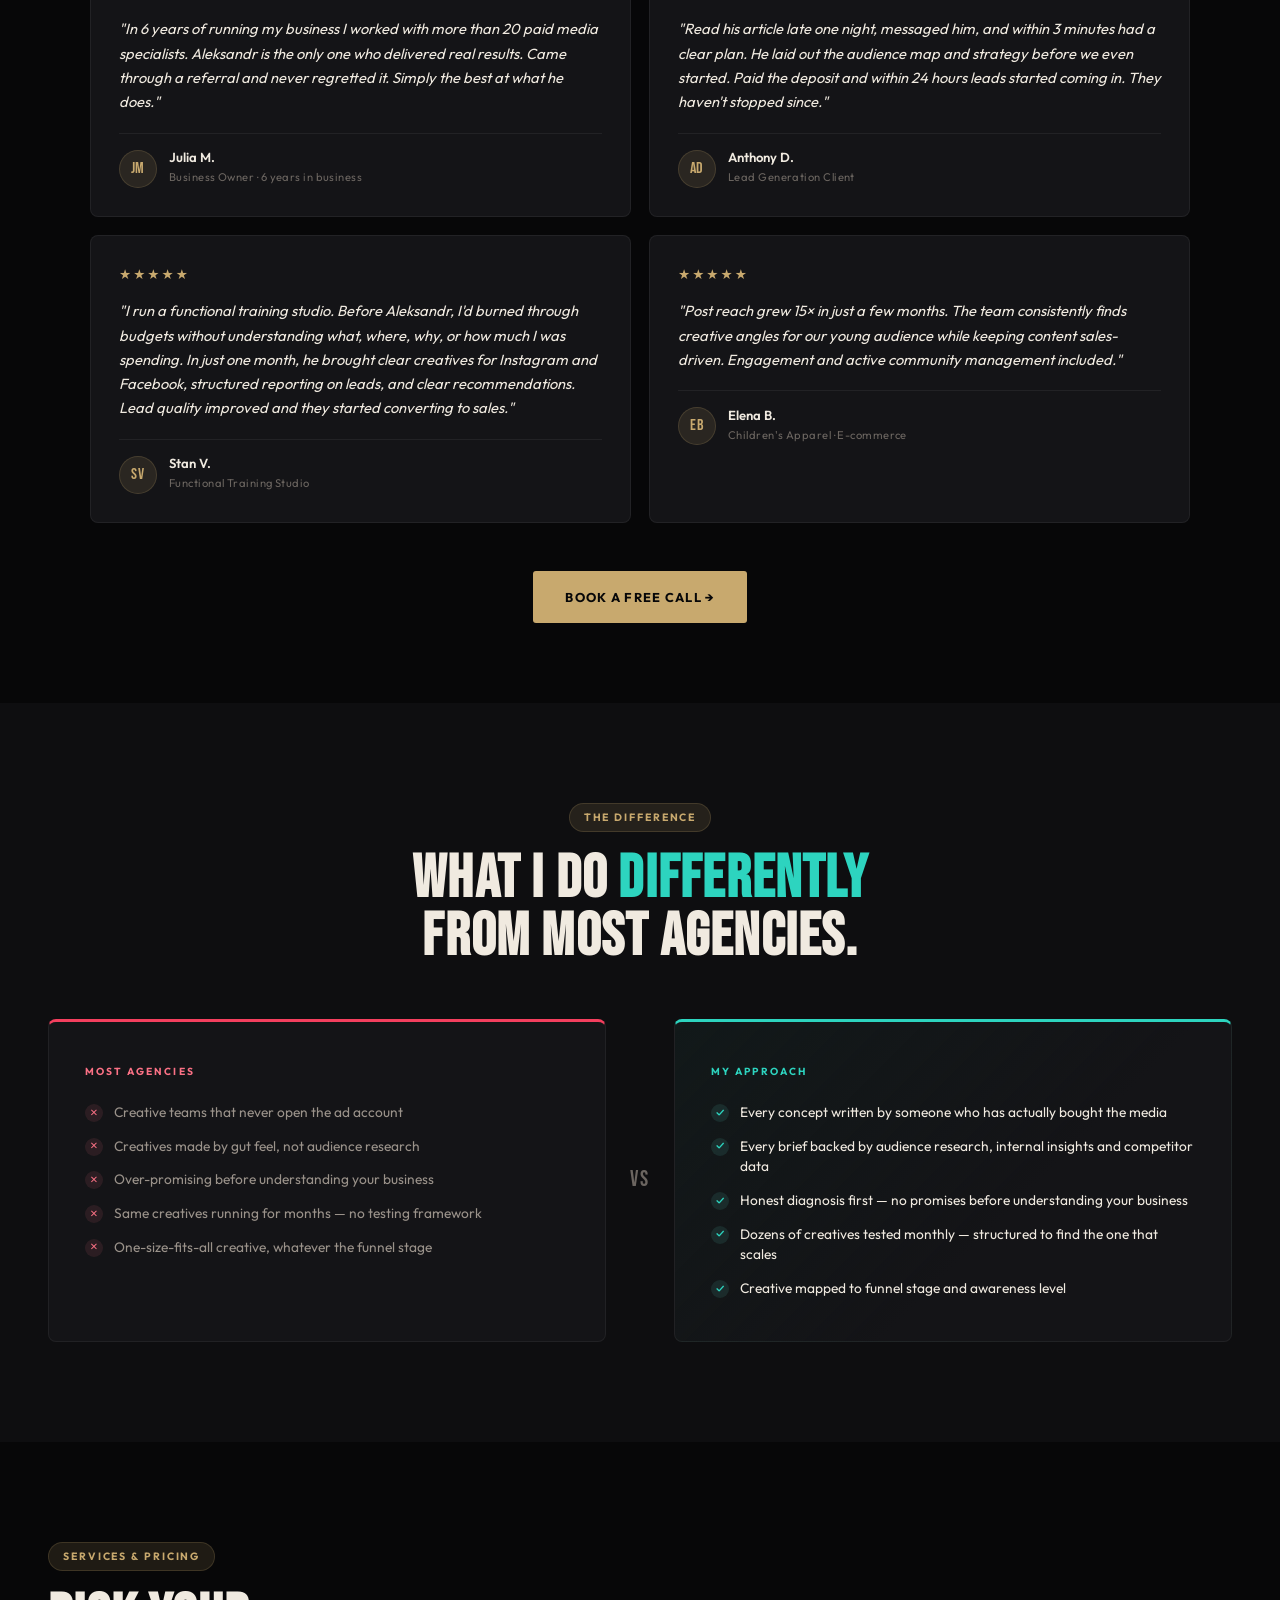
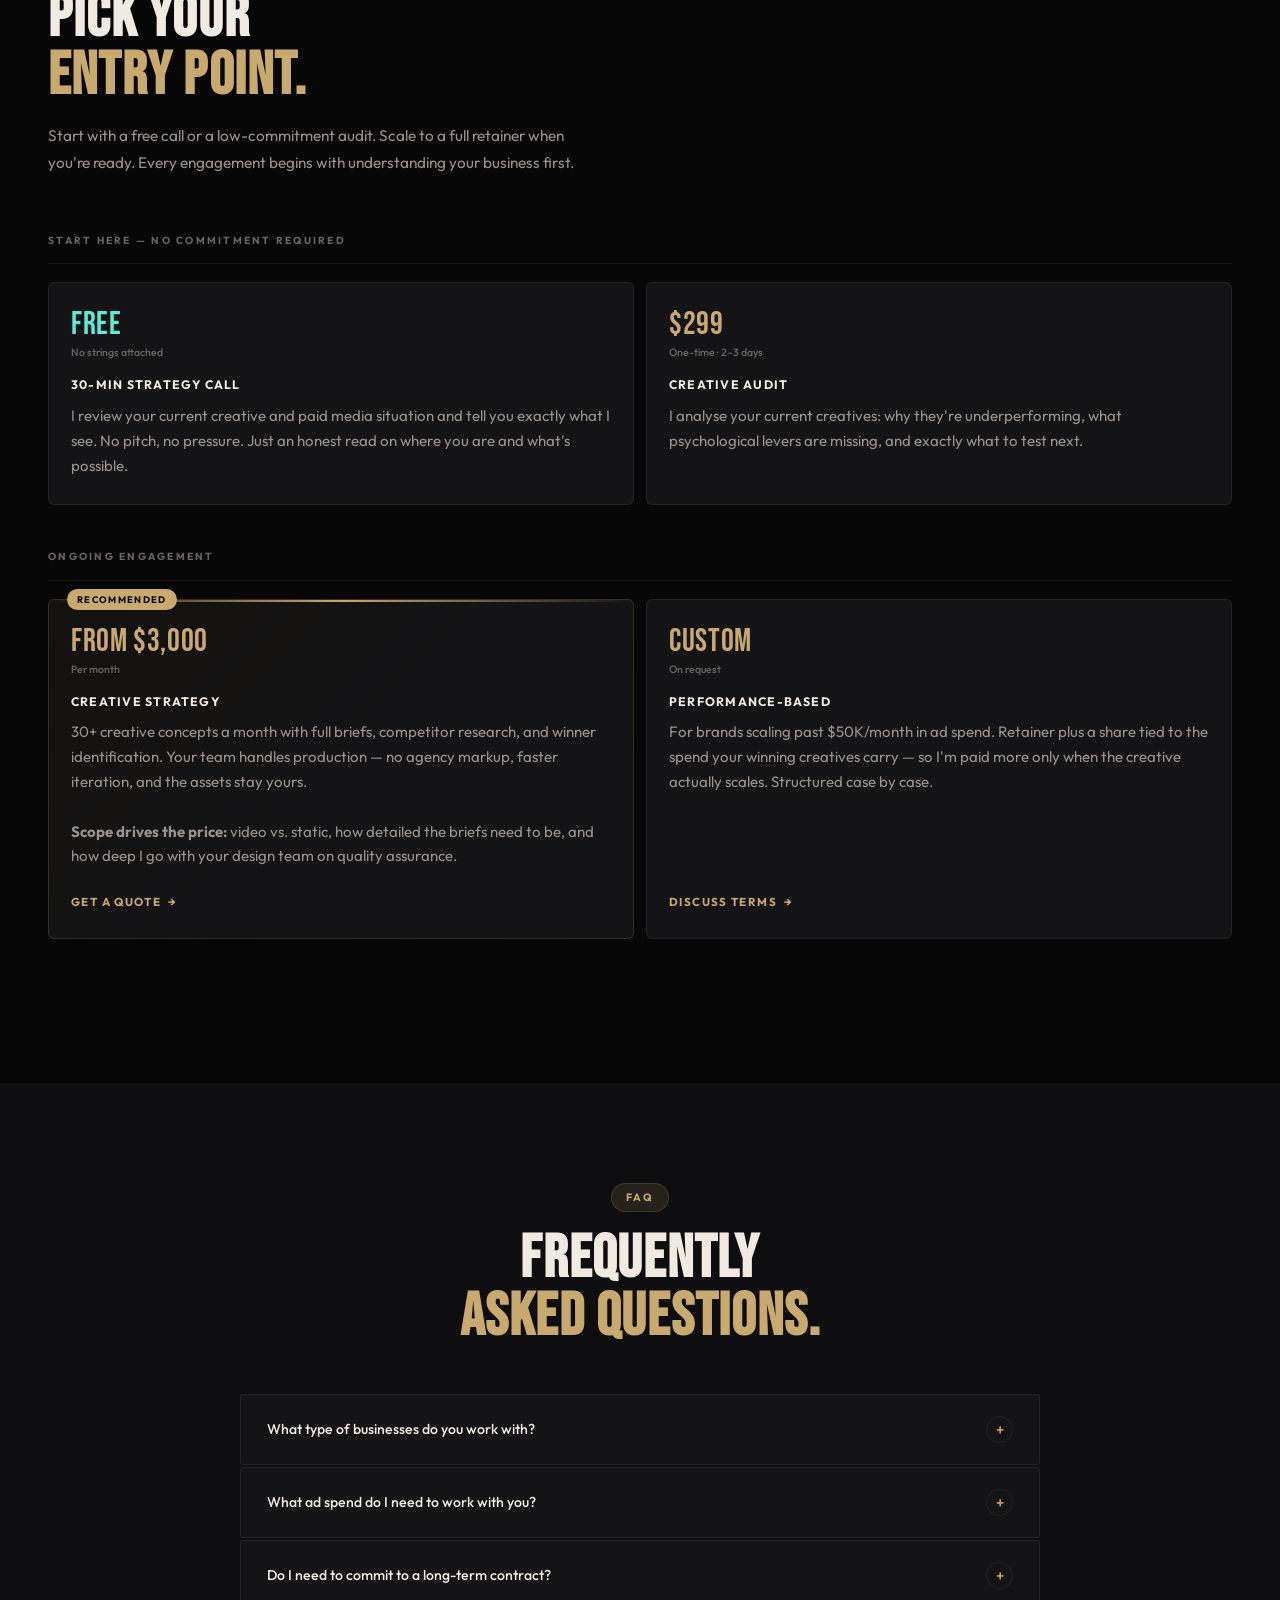
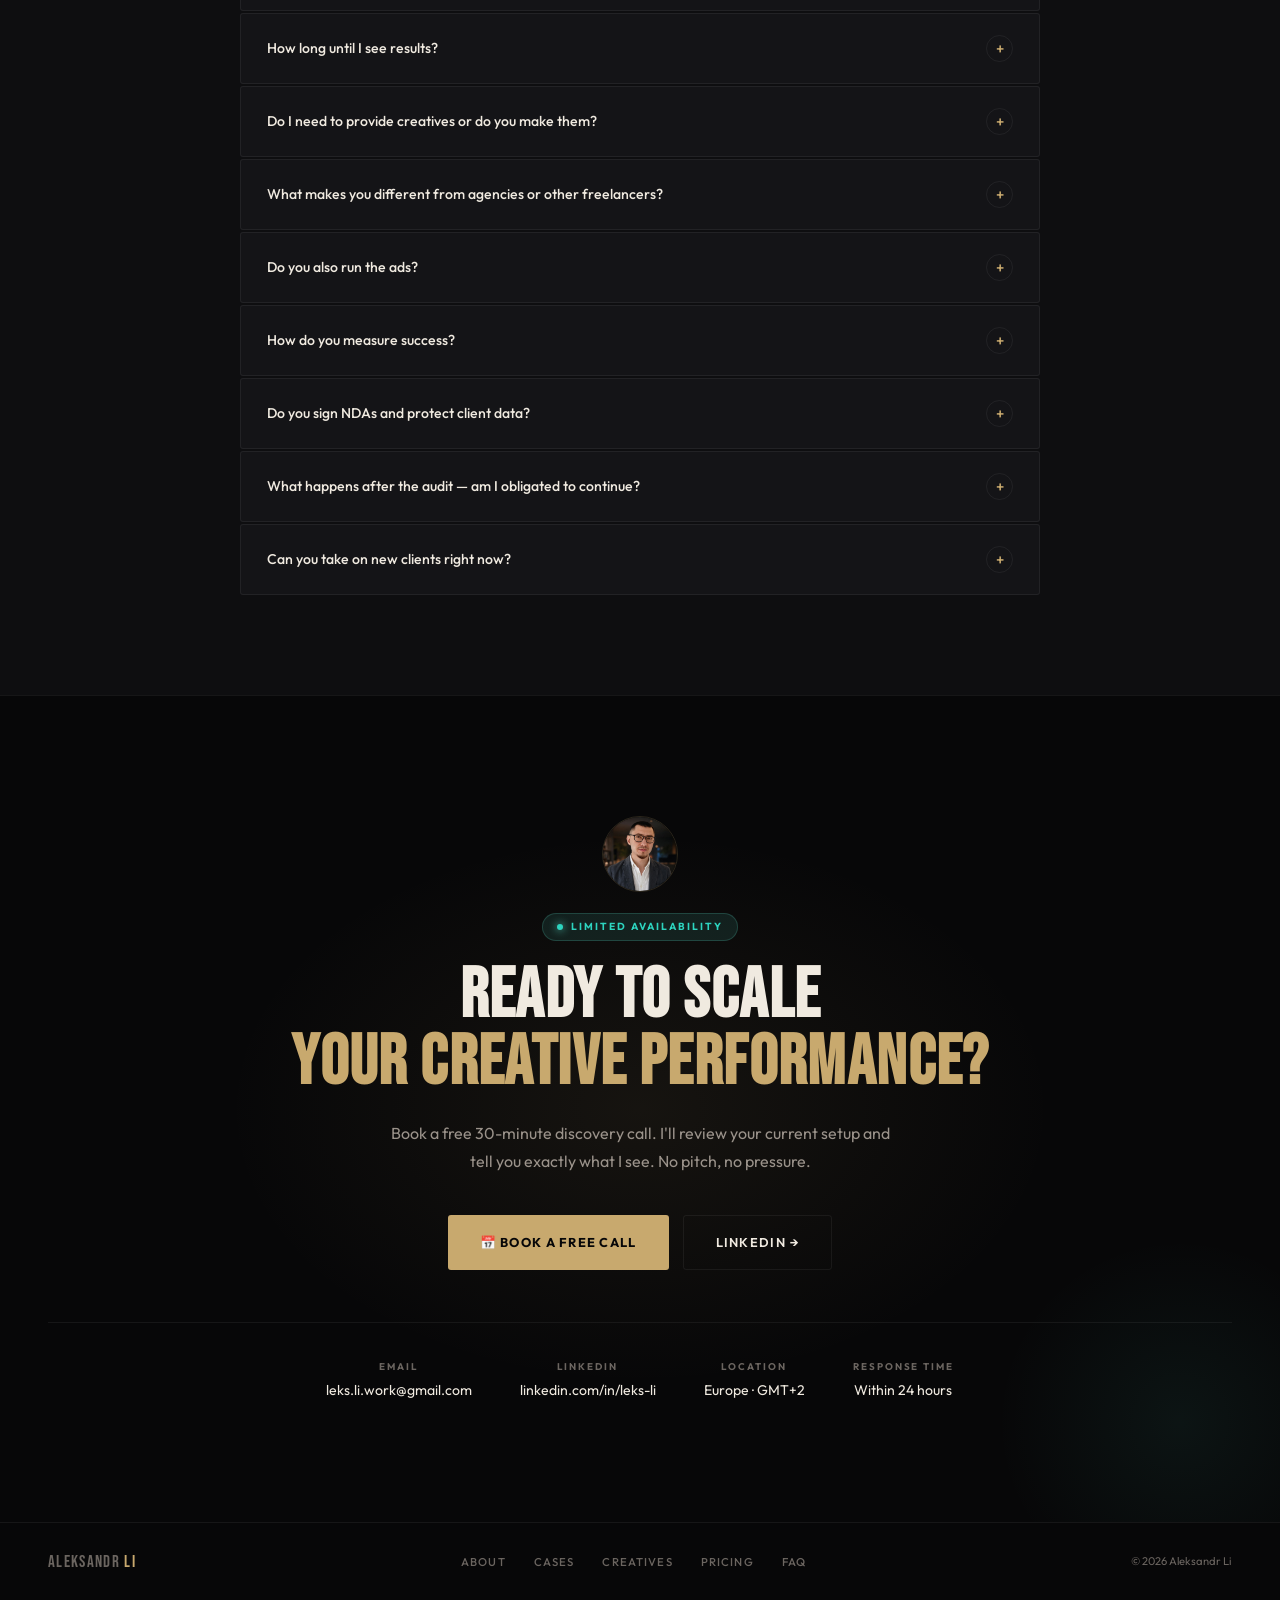
==== commit 440d327c: "Break up the dead stretches between calls to action On a phone the page ran eight screens from the h" ====
--- a/index.html
+++ b/index.html
@@ -141,6 +141,9 @@
         </div>
       </div>
     </div>
+    <div class="ccta r">
+      <a href="#services" class="bgh">See Pricing →</a>
+    </div>
   </div>
 </section>
 
@@ -192,6 +195,9 @@
           <div class="sc">Documented learnings</div>
         </div>
       </div>
+    </div>
+    <div class="ccta r">
+      <a href="https://calendar.app.google/tjZBaGKGAgntRVgn7" target="_blank" rel="noopener" class="bg">Start with a free call →</a>
     </div>
   </div>
 </section>
@@ -322,7 +328,7 @@
 
     </div>
     <div class="ccta r">
-      <a href="https://tally.so/r/ODj89M" target="_blank" rel="noopener" class="bg">Request Full Case Studies →</a>
+      <a href="https://calendar.app.google/tjZBaGKGAgntRVgn7" target="_blank" rel="noopener" class="bg">Discuss your goals →</a>
     </div>
   </div>
 </section>
@@ -555,6 +561,9 @@
         </div>
       </div>
     </div>
+    <div class="ccta r">
+      <a href="https://calendar.app.google/tjZBaGKGAgntRVgn7" target="_blank" rel="noopener" class="bg">Book a free call →</a>
+    </div>
   </div>
 </div>
 
--- a/style.css
+++ b/style.css
@@ -541,7 +541,7 @@
 
 /* ═══ PRIVATE PORTFOLIO PAGE ═══ */
 .pfbody{padding-top:0}
-.pfhero{padding:140px 0 44px;background:var(--b);position:relative}
+.pfhero{padding:140px 48px 44px;background:var(--b);position:relative}
 /* it is the page hero, so match the main hero scale, not the section scale */
 /* the base heading rule is h2.st, so an h1 never matched it — restate the
    family here and use the main hero scale, which is what this is */
@@ -557,7 +557,7 @@
 .pfchip:hover{color:var(--tx);border-color:var(--br)}
 .pfchip.on{color:var(--b);background:var(--g);border-color:var(--g)}
 .pfchip:focus-visible{outline:2px solid var(--t2);outline-offset:2px}
-.pfgrid-wrap{padding:10px 0 90px;background:var(--b)}
+.pfgrid-wrap{padding:10px 48px 90px;background:var(--b)}
 .pfgrid{display:grid;grid-template-columns:repeat(auto-fill,minmax(232px,1fr));gap:18px}
 .pfcard[hidden]{display:none}
 .pfgrid .cv-media{position:relative}
@@ -576,6 +576,11 @@
 .pfempty{text-align:center;color:var(--m);font-size:.9rem;padding:60px 0}
 .pfhero .stag{margin-bottom:18px}
 @media(max-width:900px){
-  .pfhero{padding:110px 0 32px}
-  .pfgrid{grid-template-columns:repeat(auto-fill,minmax(160px,1fr));gap:12px}
-}
+  /* match the gutters every other section gets on a phone */
+  .pfhero{padding:110px 24px 32px;text-align:center}
+  .pfgrid-wrap{padding:10px 24px 70px}
+  .pfhero .stag{margin-left:auto;margin-right:auto}
+  .pfhero .ssub{margin-left:auto;margin-right:auto}
+  .pfchips{justify-content:center}
+  .pfgrid{grid-template-columns:repeat(auto-fill,minmax(150px,1fr));gap:12px}
+}
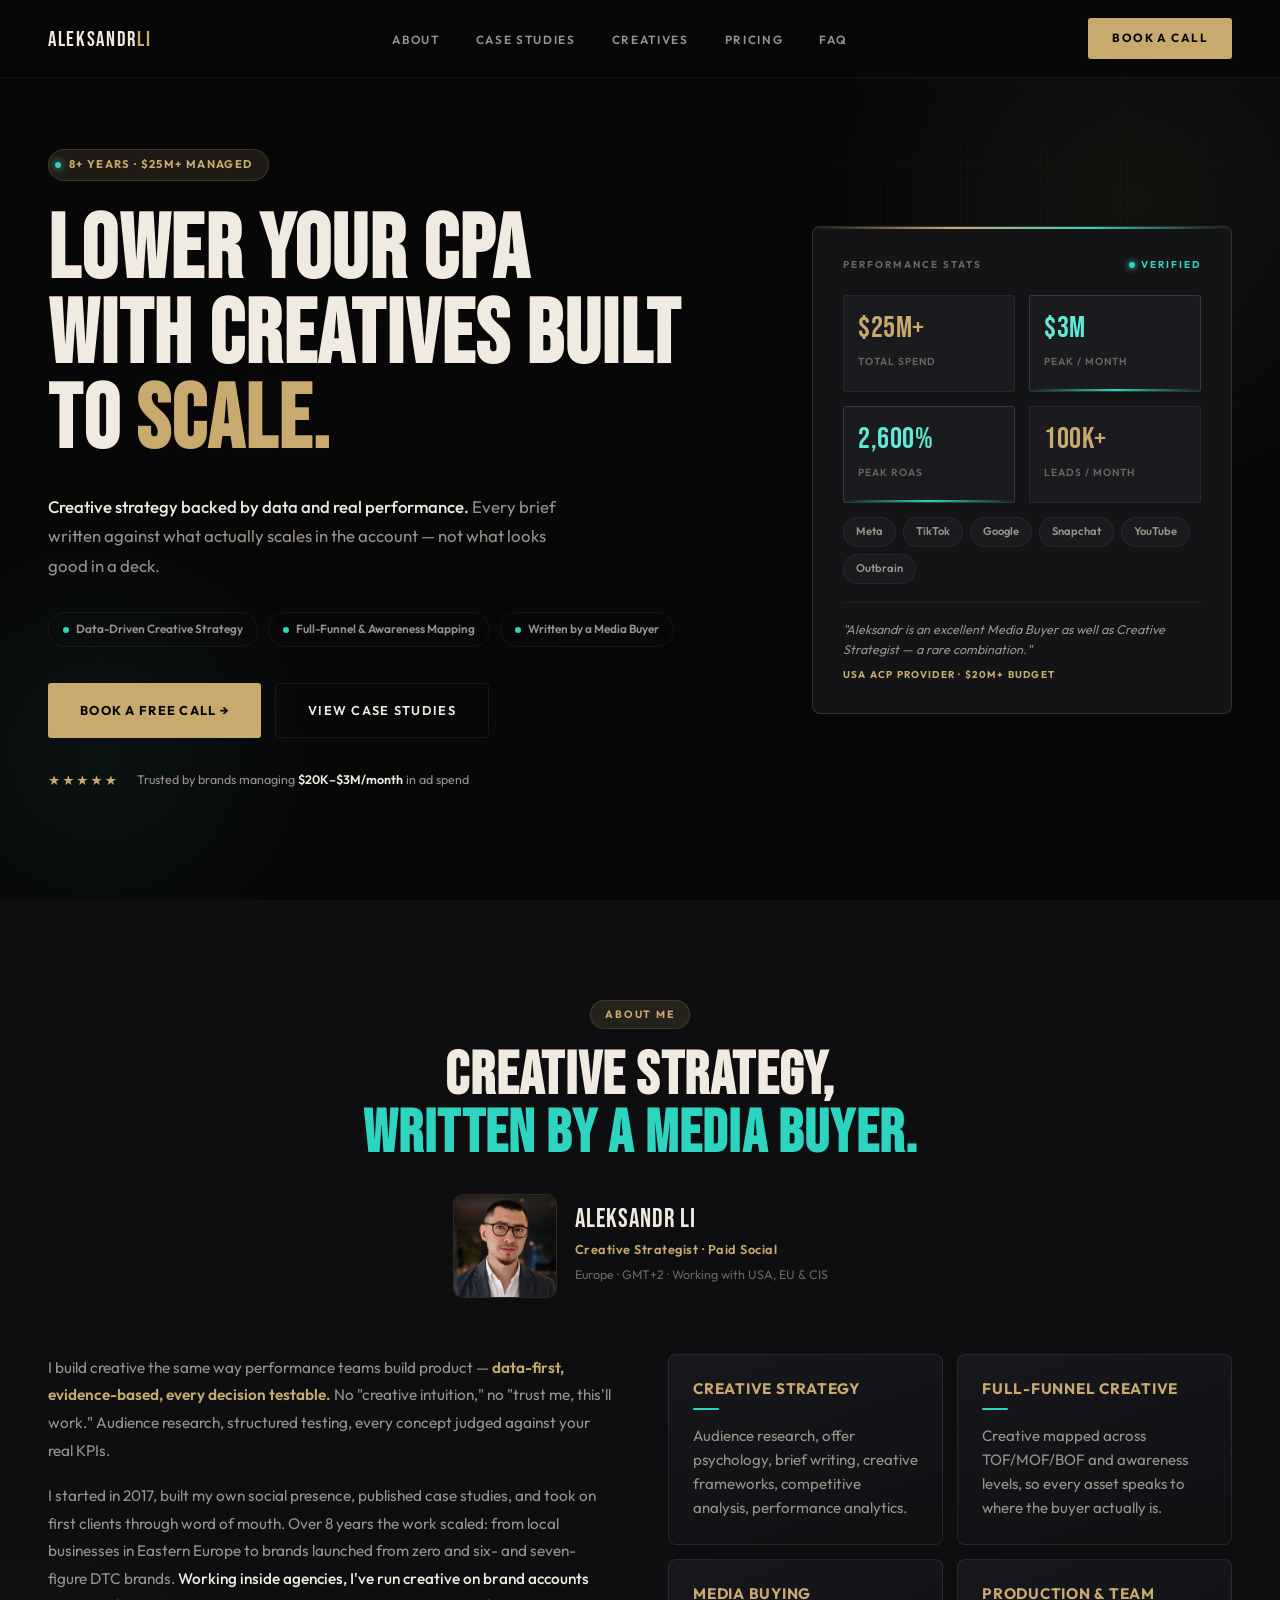
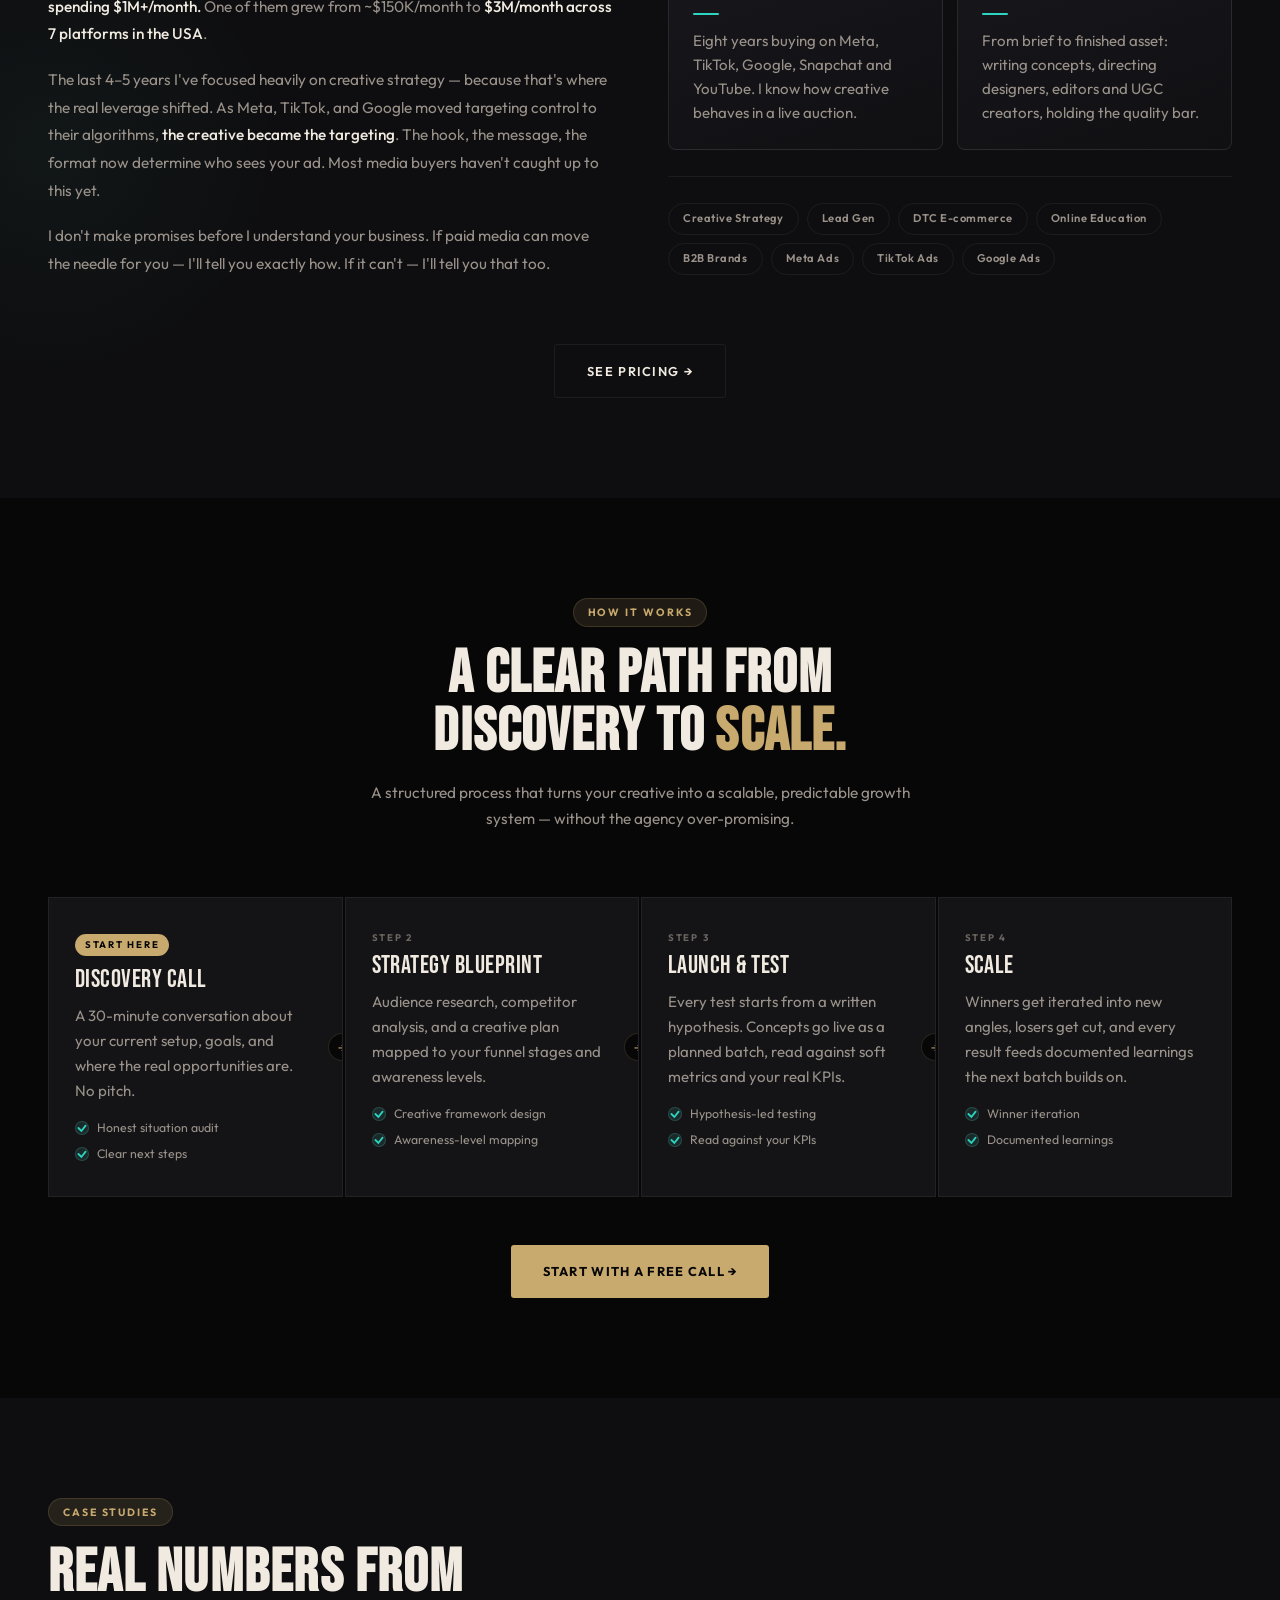
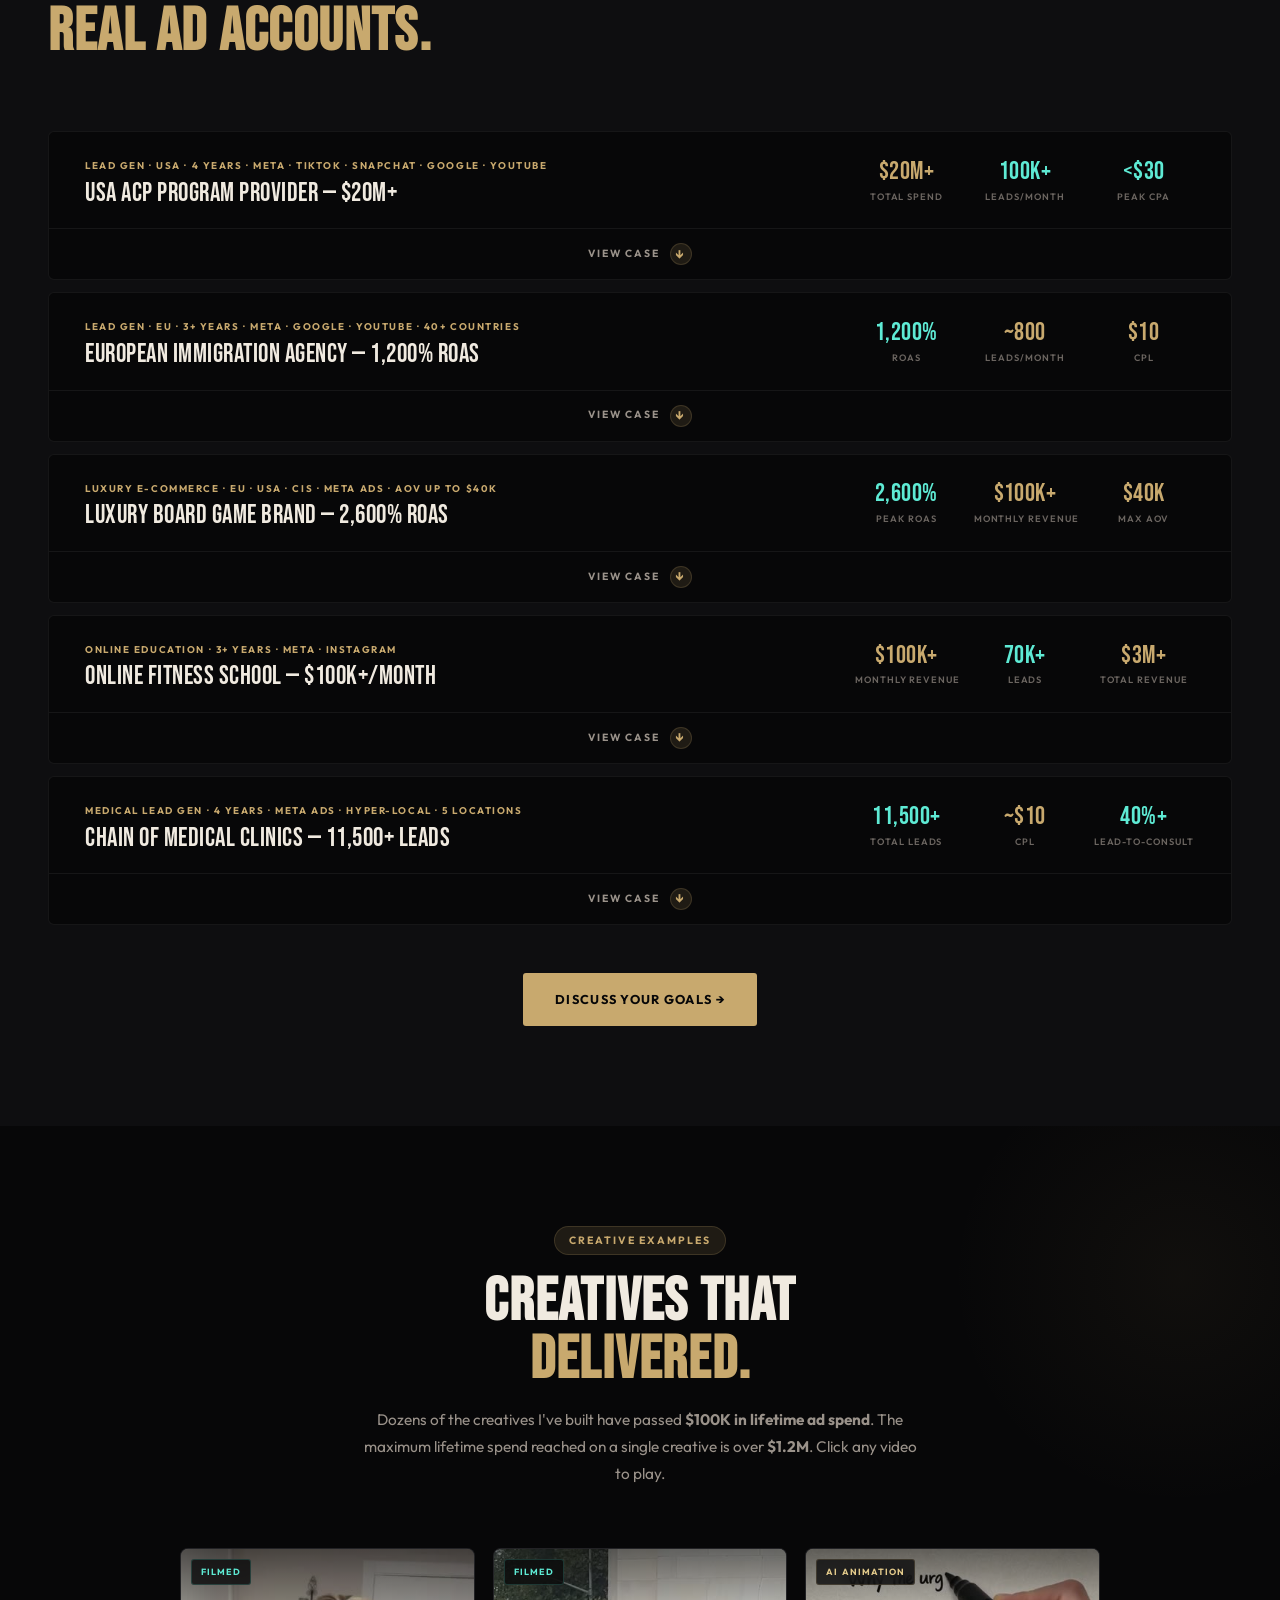
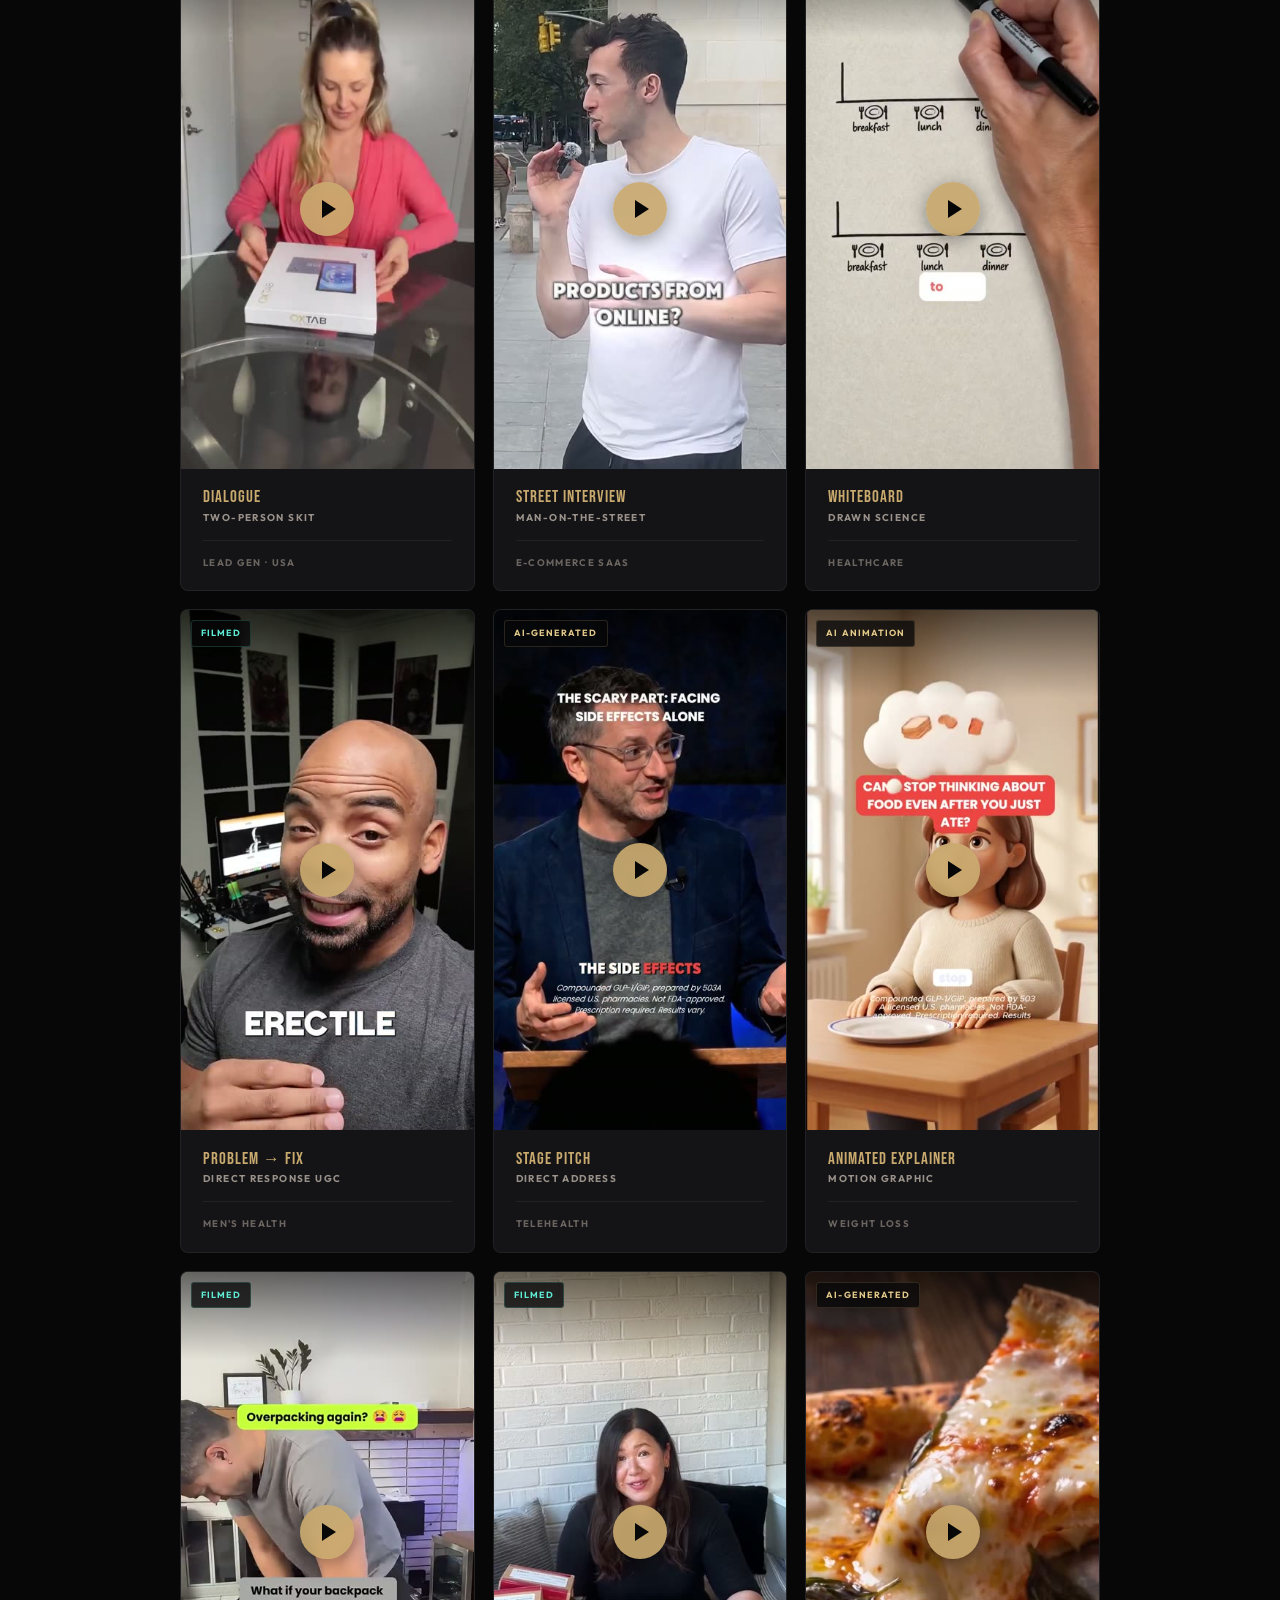
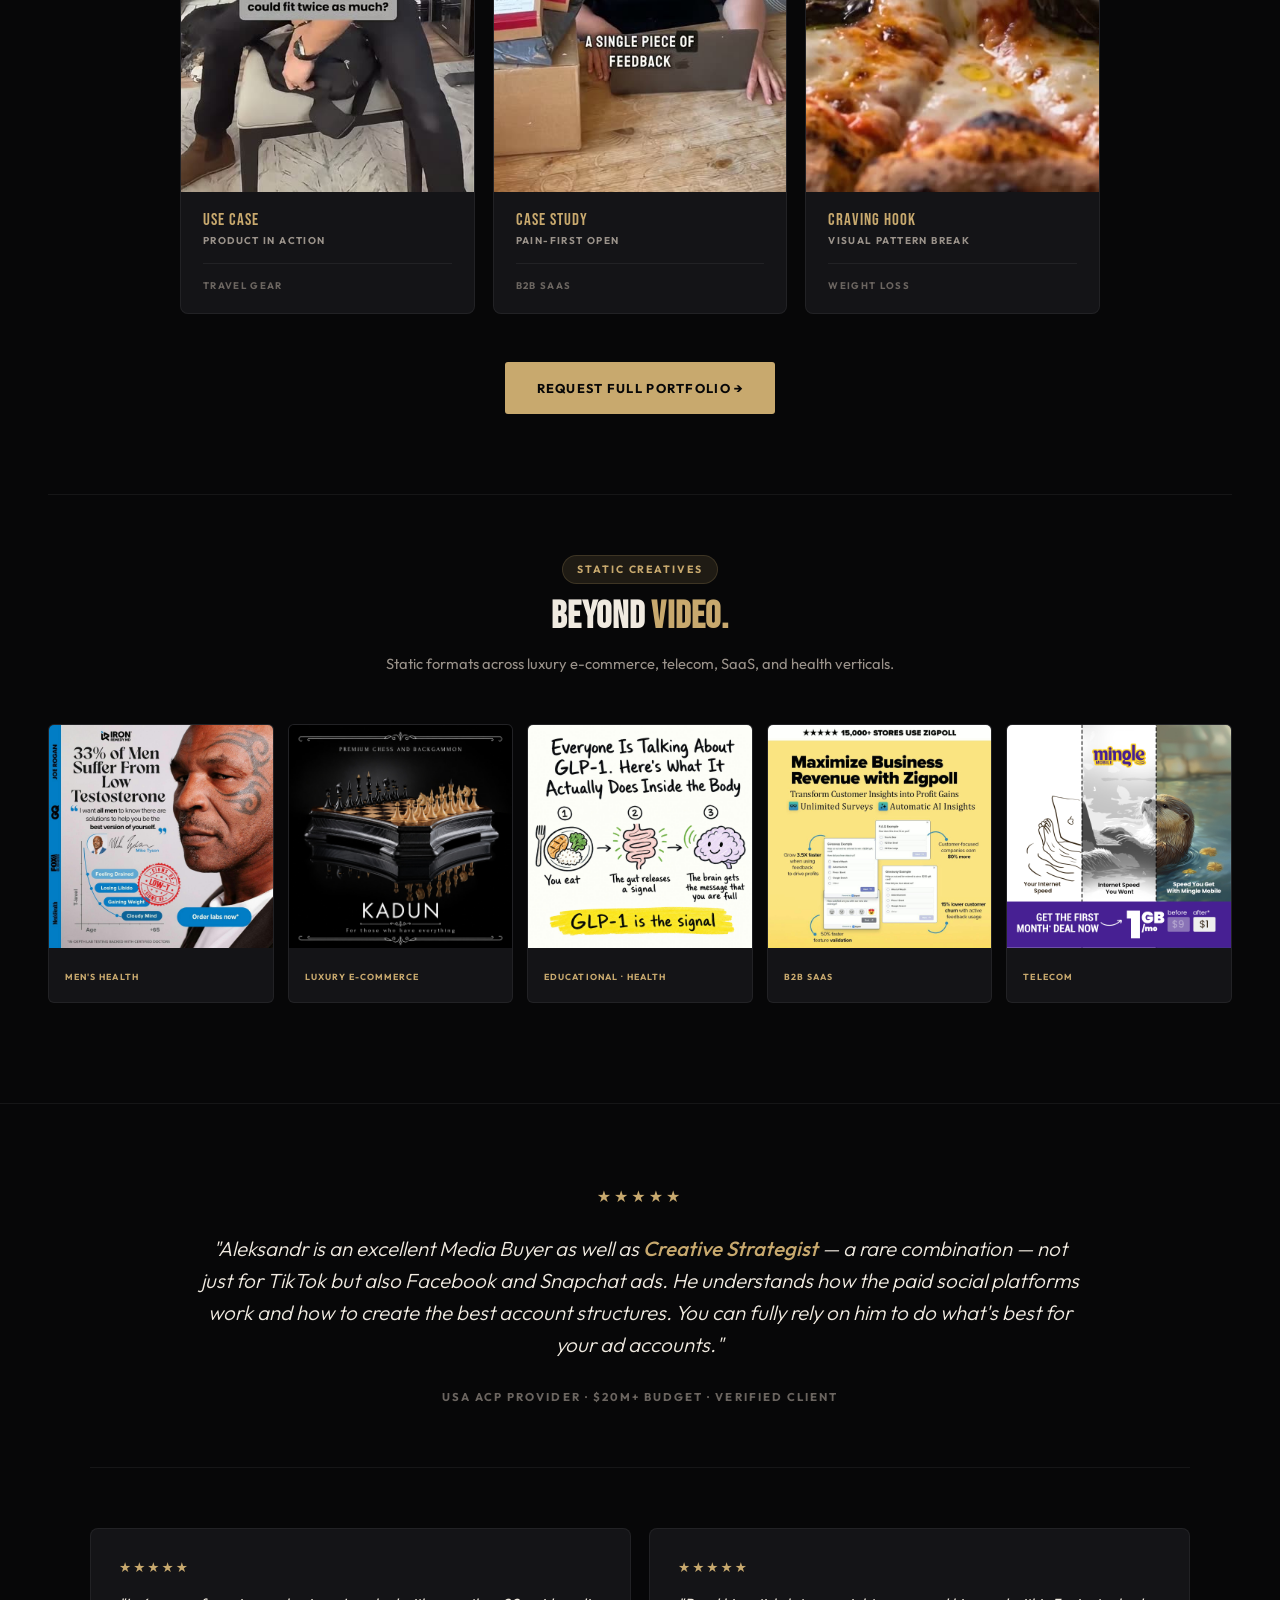
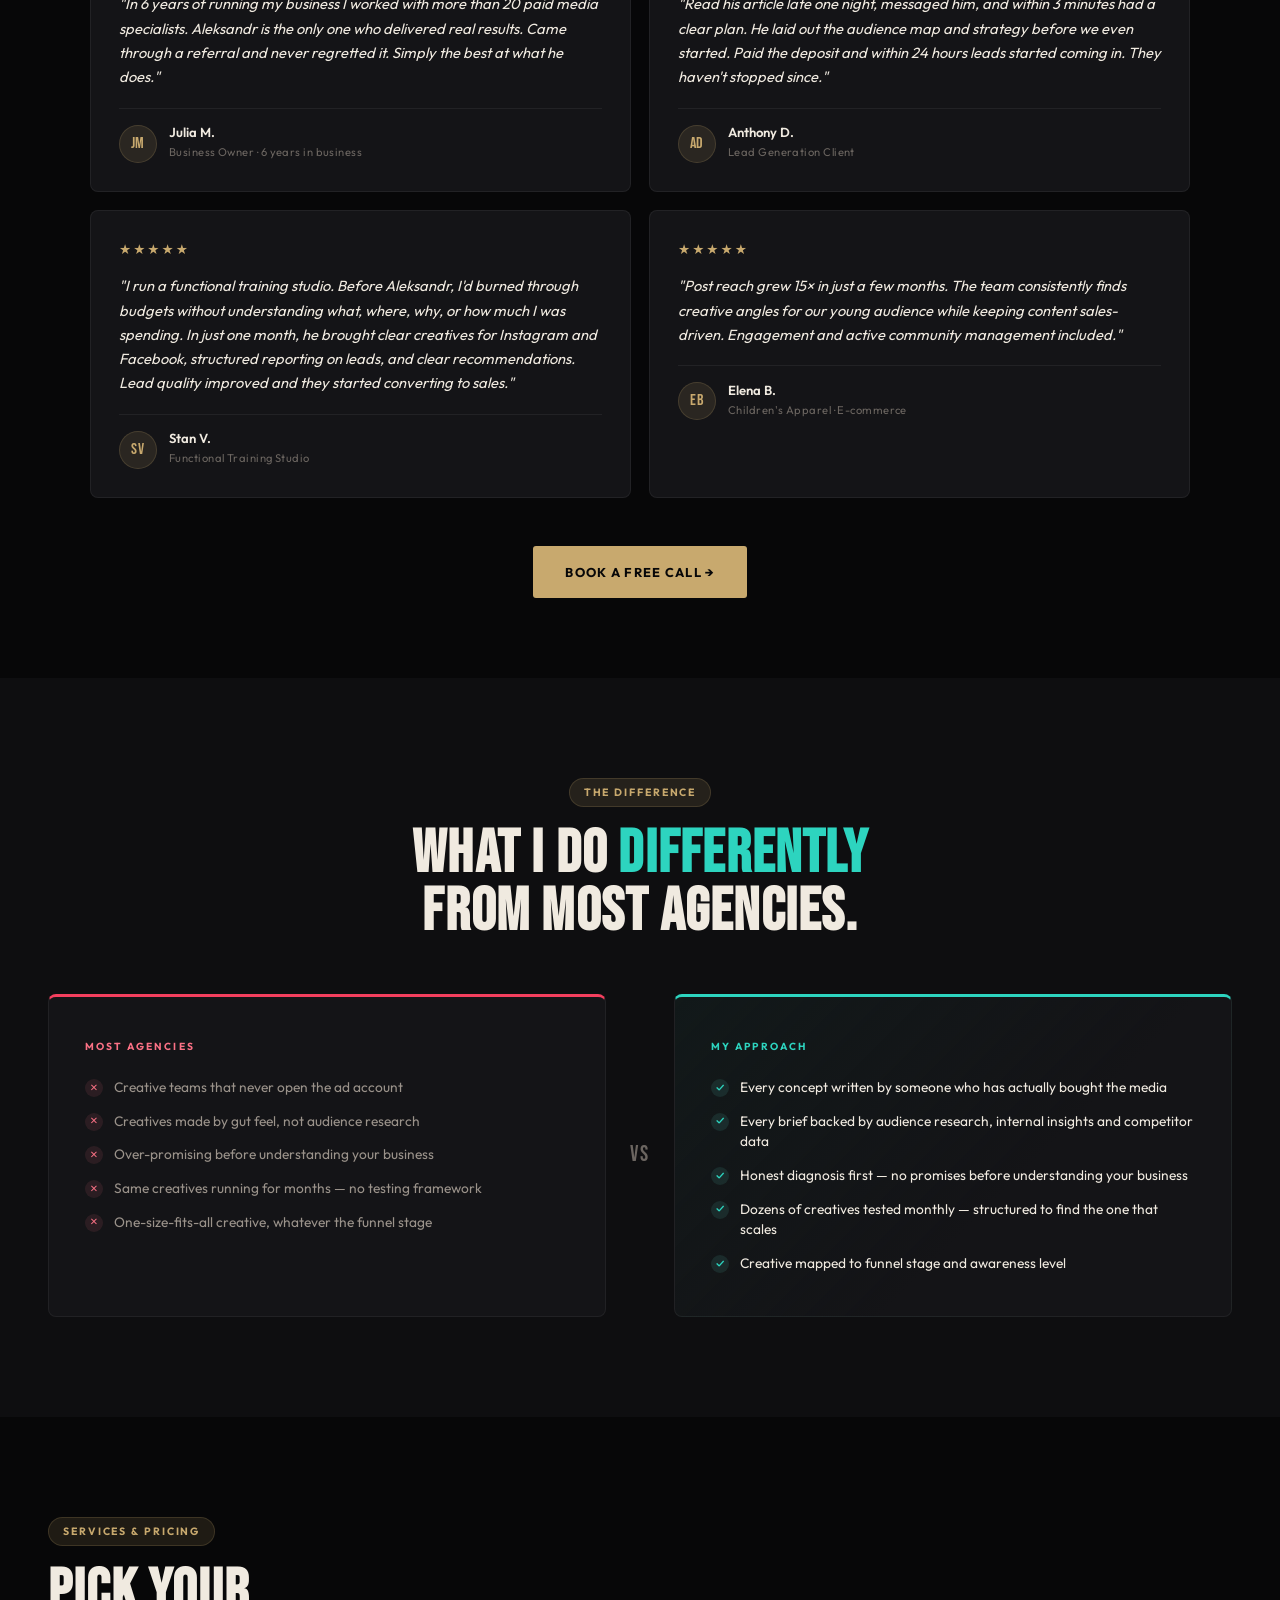
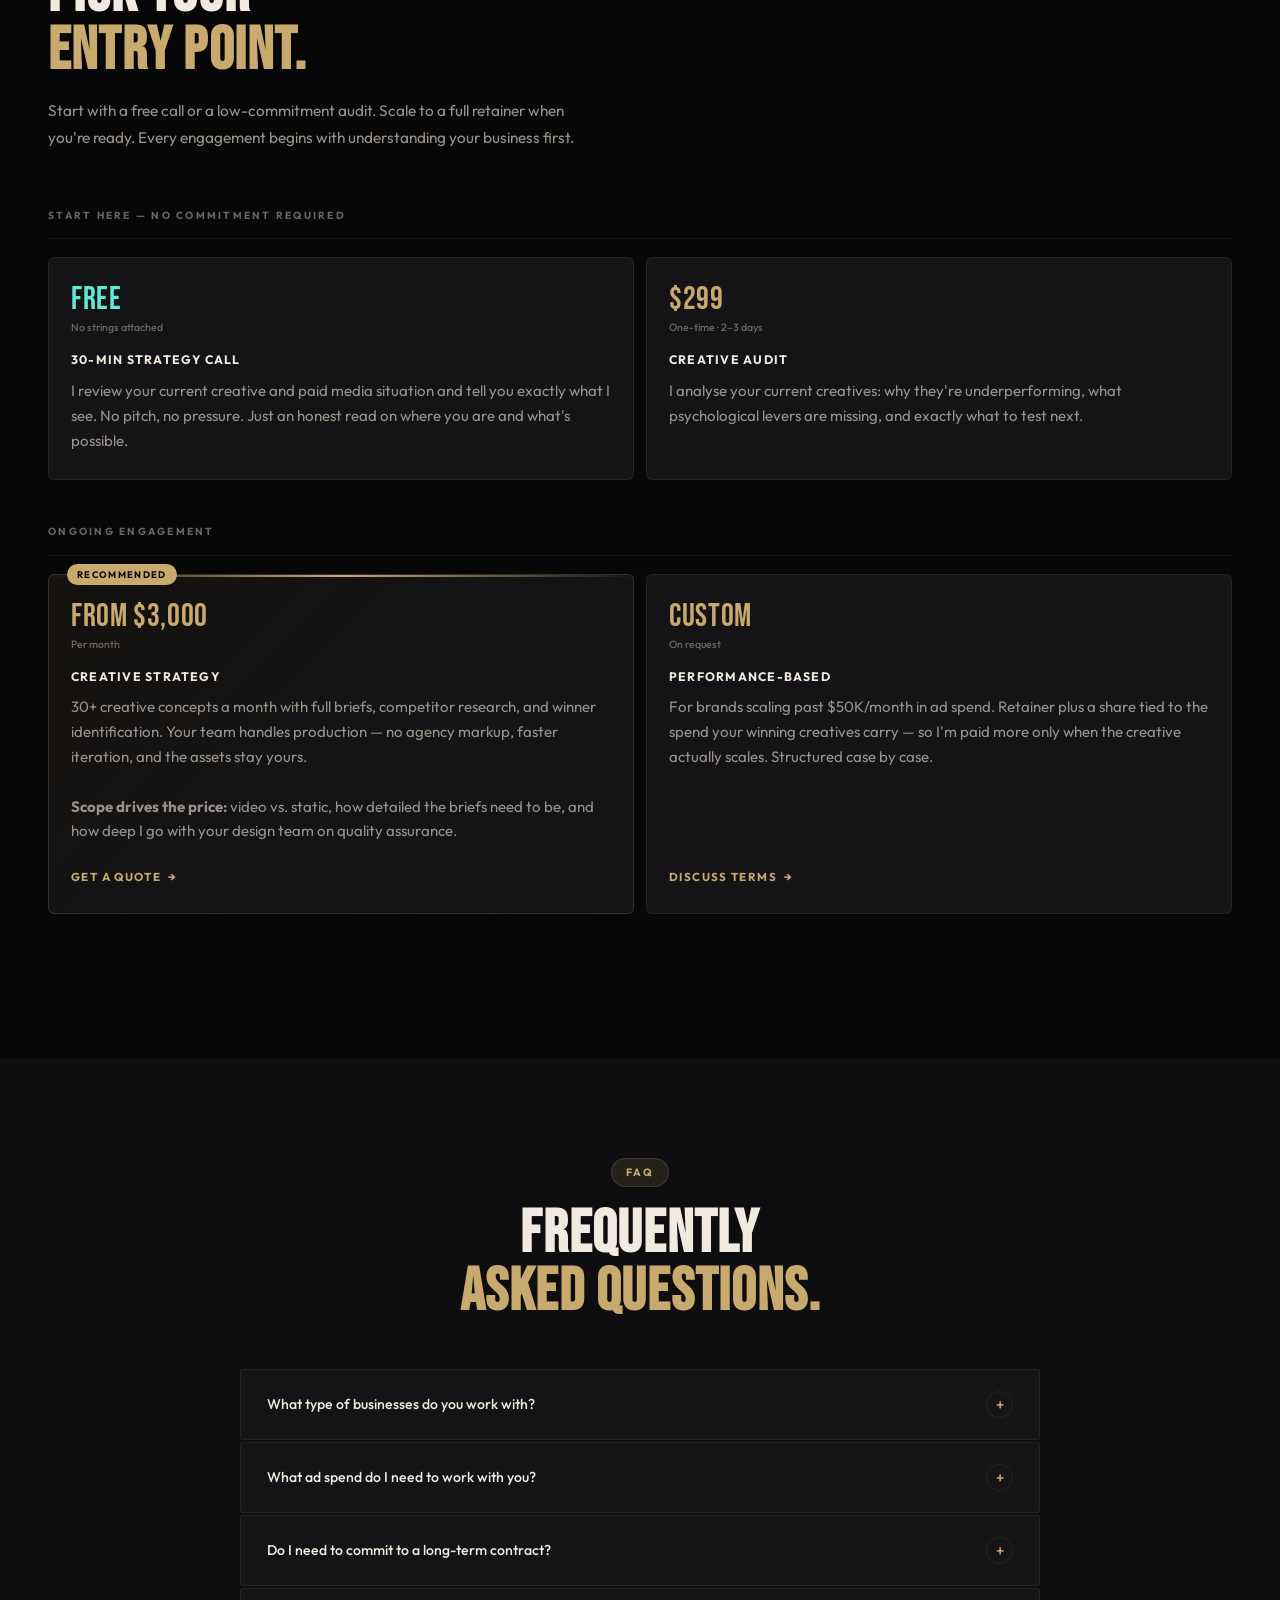
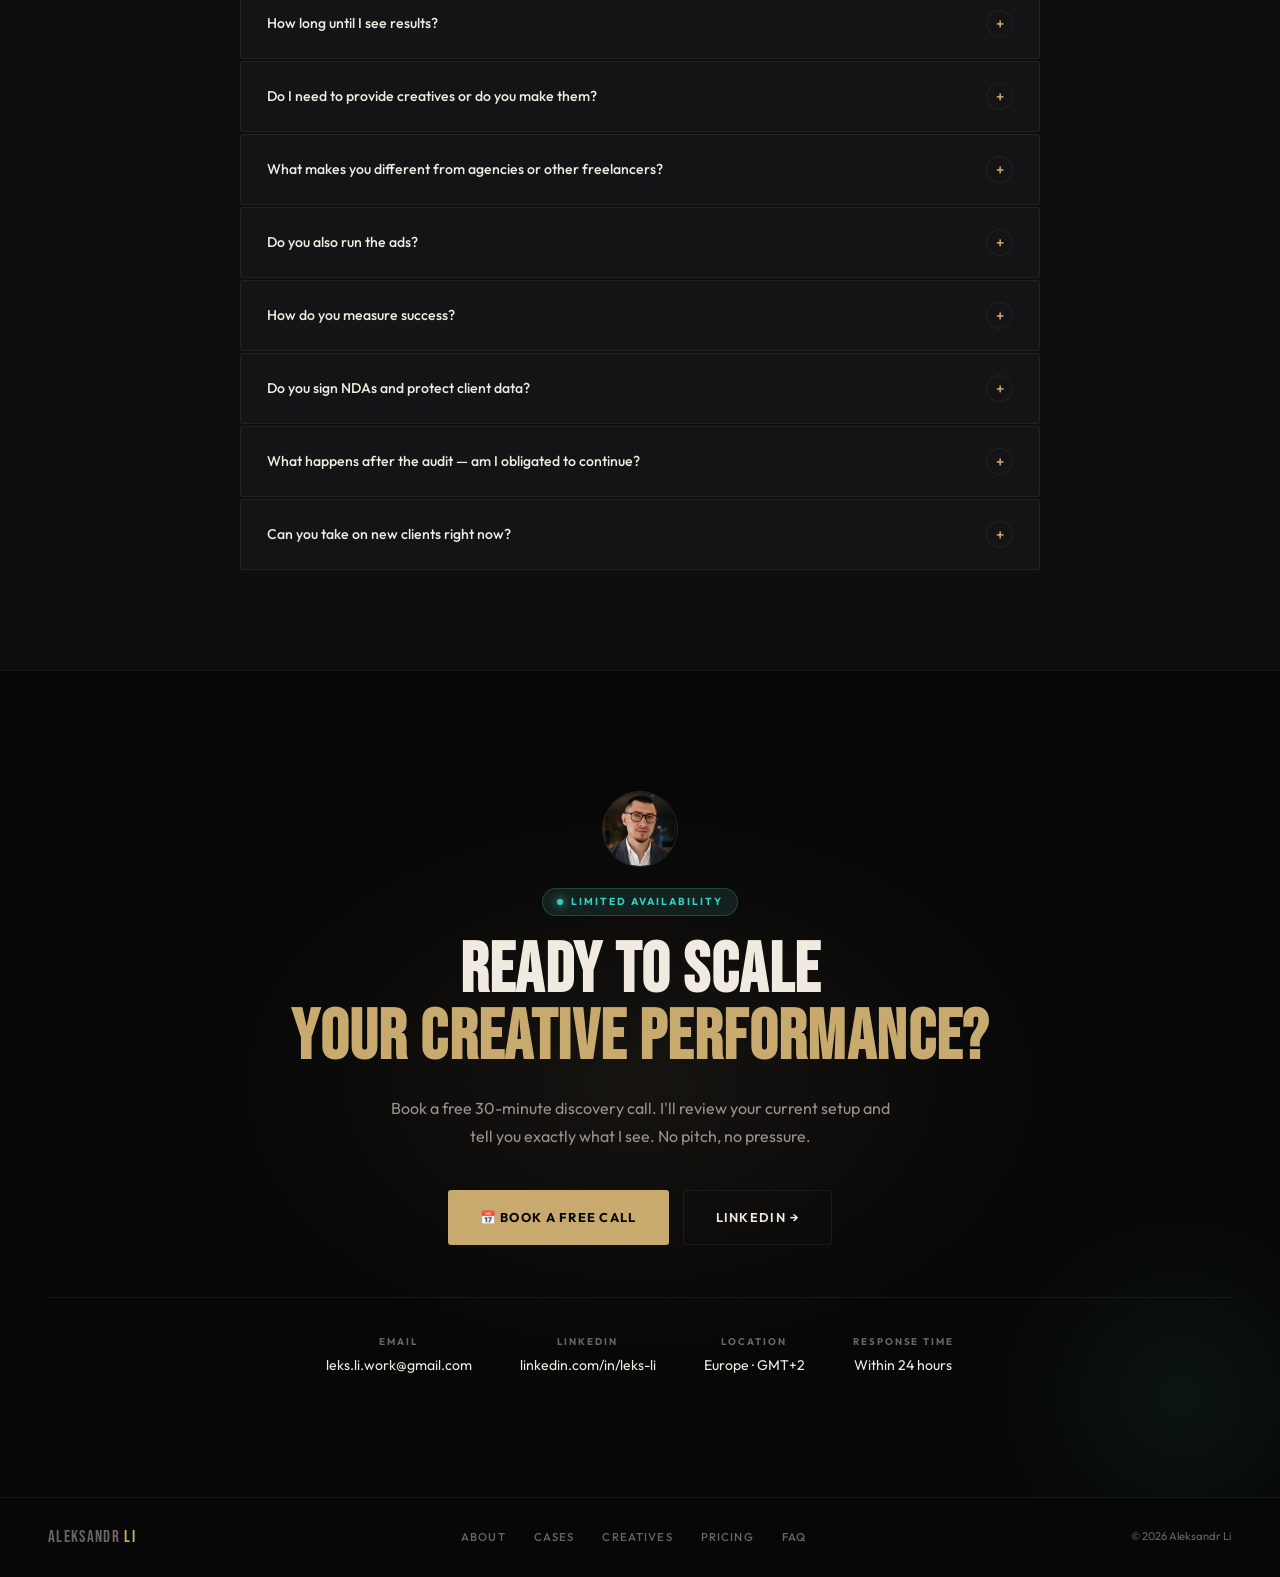
==== commit d930edad: "Rework the About cards; tighten the portrait The CS/FF/MB/TM badges were letter-pairs standing in fo" ====
--- a/index.html
+++ b/index.html
@@ -90,17 +90,17 @@
     <div class="about-header r">
       <div class="stag">About Me</div>
       <h2 class="st">Creative strategy,<br><span class="t">written by a media buyer.</span></h2>
+            <div class="about-me">
+        <img class="about-photo" src="images/aleksandr.jpg" alt="Aleksandr Li" width="104" height="104" loading="lazy">
+        <div>
+          <div class="about-id-name">Aleksandr Li</div>
+          <div class="about-id-role">Creative Strategist · Paid Social</div>
+          <div class="about-id-loc">Europe · GMT+2 · Working with USA, EU &amp; CIS</div>
+        </div>
+      </div>
     </div>
     <div class="about-grid">
       <div class="about-text-block r">
-        <div class="about-me">
-          <img class="about-photo" src="images/aleksandr.jpg" alt="Aleksandr Li" width="104" height="104" loading="lazy">
-          <div>
-            <div class="about-id-name">Aleksandr Li</div>
-            <div class="about-id-role">Creative Strategist · Paid Social</div>
-            <div class="about-id-loc">Europe · GMT+2 · Working with USA, EU &amp; CIS</div>
-          </div>
-        </div>
         <p>I build creative the same way performance teams build product — <span class="key">data-first, evidence-based, every decision testable.</span> No "creative intuition," no "trust me, this'll work." Audience research, structured testing, every concept judged against your real KPIs.</p>
         <p>I started in 2017, built my own social presence, published case studies, and took on first clients through word of mouth. Over 8 years the work scaled: from local businesses in Eastern Europe to brands launched from zero and six- and seven-figure DTC brands. <strong>Working inside agencies, I&#39;ve run creative on brand accounts spending $1M+/month.</strong> One of them grew from ~$150K/month to <strong>$3M/month across 7 platforms in the USA</strong>.</p>
         <p>The last 4–5 years I've focused heavily on creative strategy — because that's where the real leverage shifted. As Meta, TikTok, and Google moved targeting control to their algorithms, <strong>the creative became the targeting</strong>. The hook, the message, the format now determine who sees your ad. Most media buyers haven't caught up to this yet.</p>
@@ -109,35 +109,31 @@
       <div class="about-right r d1">
         <div class="about-cards">
         <div class="acard">
-          <div class="acard-icon">CS</div>
           <h4>Creative Strategy</h4>
           <p>Audience research, offer psychology, brief writing, creative frameworks, competitive analysis, performance analytics.</p>
         </div>
         <div class="acard">
-          <div class="acard-icon">FF</div>
           <h4>Full-Funnel Creative</h4>
           <p>Creative mapped across TOF/MOF/BOF and awareness levels, so every asset speaks to where the buyer actually is.</p>
         </div>
         <div class="acard">
-          <div class="acard-icon">MB</div>
-          <h4>Media Buying Background</h4>
+          <h4>Media Buying</h4>
           <p>Eight years buying on Meta, TikTok, Google, Snapchat and YouTube. I know how creative behaves in a live auction.</p>
         </div>
         <div class="acard">
-          <div class="acard-icon">TM</div>
           <h4>Production &amp; Team</h4>
           <p>From brief to finished asset: writing concepts, directing designers, editors and UGC creators, holding the quality bar.</p>
         </div>
         </div>
         <div class="about-tags">
-          <span class="atag">Meta Ads</span>
-          <span class="atag">TikTok Ads</span>
-          <span class="atag">Google Ads</span>
           <span class="atag">Creative Strategy</span>
           <span class="atag">Lead Gen</span>
           <span class="atag">DTC E-commerce</span>
           <span class="atag">Online Education</span>
           <span class="atag">B2B Brands</span>
+          <span class="atag">Meta Ads</span>
+          <span class="atag">TikTok Ads</span>
+          <span class="atag">Google Ads</span>
         </div>
       </div>
     </div>
--- a/style.css
+++ b/style.css
@@ -164,7 +164,7 @@
 .about-header .stag{margin-left:auto;margin-right:auto;margin-bottom:18px}
 .about-header h2{margin-bottom:0;max-width:880px;margin-left:auto;margin-right:auto}
 .about-grid{display:grid;grid-template-columns:1fr 1fr;gap:56px;align-items:start;position:relative;z-index:1;margin-bottom:48px}
-.about-me{display:flex;align-items:center;gap:18px;margin-bottom:28px;padding-bottom:26px;border-bottom:1px solid var(--br2)}
+.about-me{display:flex;align-items:center;justify-content:center;gap:18px;margin-top:30px;text-align:left}
 .about-photo{width:104px;height:104px;border-radius:10px;object-fit:cover;border:1px solid var(--br);flex-shrink:0;display:block}
 .about-id-name{font-family:'Bebas Neue',Impact,sans-serif;font-size:1.6rem;letter-spacing:.04em;line-height:1;color:var(--tx);margin-bottom:7px}
 .about-id-role{font-size:.8rem;font-weight:600;letter-spacing:.04em;color:var(--g);margin-bottom:5px}
@@ -175,13 +175,16 @@
 .about-text-block p .key{color:var(--g);font-weight:600}
 .about-right{display:flex;flex-direction:column}
 .about-cards{display:grid;grid-template-columns:1fr 1fr;gap:14px}
-.acard{background:var(--b3);border:1px solid var(--br2);border-radius:6px;padding:24px;transition:border-color .3s,transform .2s}
-.acard:hover{border-color:var(--brt);transform:translateY(-2px)}
+.acard{background:linear-gradient(160deg,#17171C 0%,#101013 100%);border:1px solid rgba(255,255,255,.09);border-radius:8px;padding:24px;position:relative;transition:border-color .3s ease,box-shadow .3s ease,background .3s ease}
+.acard:hover{border-color:var(--br);background:linear-gradient(160deg,#1C1C22 0%,#121215 100%);box-shadow:0 8px 26px rgba(0,0,0,.45)}
+.acard:hover h4::after{width:44px}
 .acard-icon{width:36px;height:36px;border-radius:8px;background:var(--td);border:1px solid var(--brt);display:flex;align-items:center;justify-content:center;color:var(--t2);font-family:'Bebas Neue',Impact,sans-serif;font-size:1.1rem;margin-bottom:14px}
-.acard h4{font-size:.78rem;font-weight:700;letter-spacing:.1em;text-transform:uppercase;color:var(--tx);margin-bottom:8px}
+.acard h4{font-size:.95rem;font-weight:700;letter-spacing:.05em;text-transform:uppercase;color:var(--g);margin-bottom:14px;line-height:1.25;padding-bottom:12px;position:relative}
+.acard h4::after{content:'';position:absolute;left:0;bottom:0;width:26px;height:2px;border-radius:1px;background:var(--t2);transition:width .3s ease}
 .acard p{font-size:.94rem;color:var(--m2);line-height:1.6}
 .about-tags{display:flex;flex-wrap:wrap;gap:8px;justify-content:flex-start;margin-top:26px;padding-top:26px;border-top:1px solid var(--br2);position:relative;z-index:1}
-.atag{font-size:.7rem;font-weight:600;letter-spacing:.05em;color:var(--g);background:var(--gd);border:1px solid var(--br);padding:6px 14px;border-radius:100px}
+.atag{font-size:.7rem;font-weight:600;letter-spacing:.05em;color:var(--m2);background:transparent;border:1px solid var(--br2);padding:6px 14px;border-radius:100px;transition:color .25s ease,border-color .25s ease}
+.atag:hover{color:var(--g);border-color:var(--br)}
 
 /* PROCESS */
 #process{background:var(--b)}
@@ -476,7 +479,7 @@
   .about-grid{grid-template-columns:1fr;gap:36px;margin-bottom:32px}
   .about-tags{justify-content:center}
   .about-text-block{text-align:left}
-  .about-me{gap:14px}
+  .about-me{gap:14px;margin-top:22px}
   .about-photo{width:84px;height:84px}
   .about-id-name{font-size:1.35rem}
   .about-cards{grid-template-columns:1fr 1fr}
